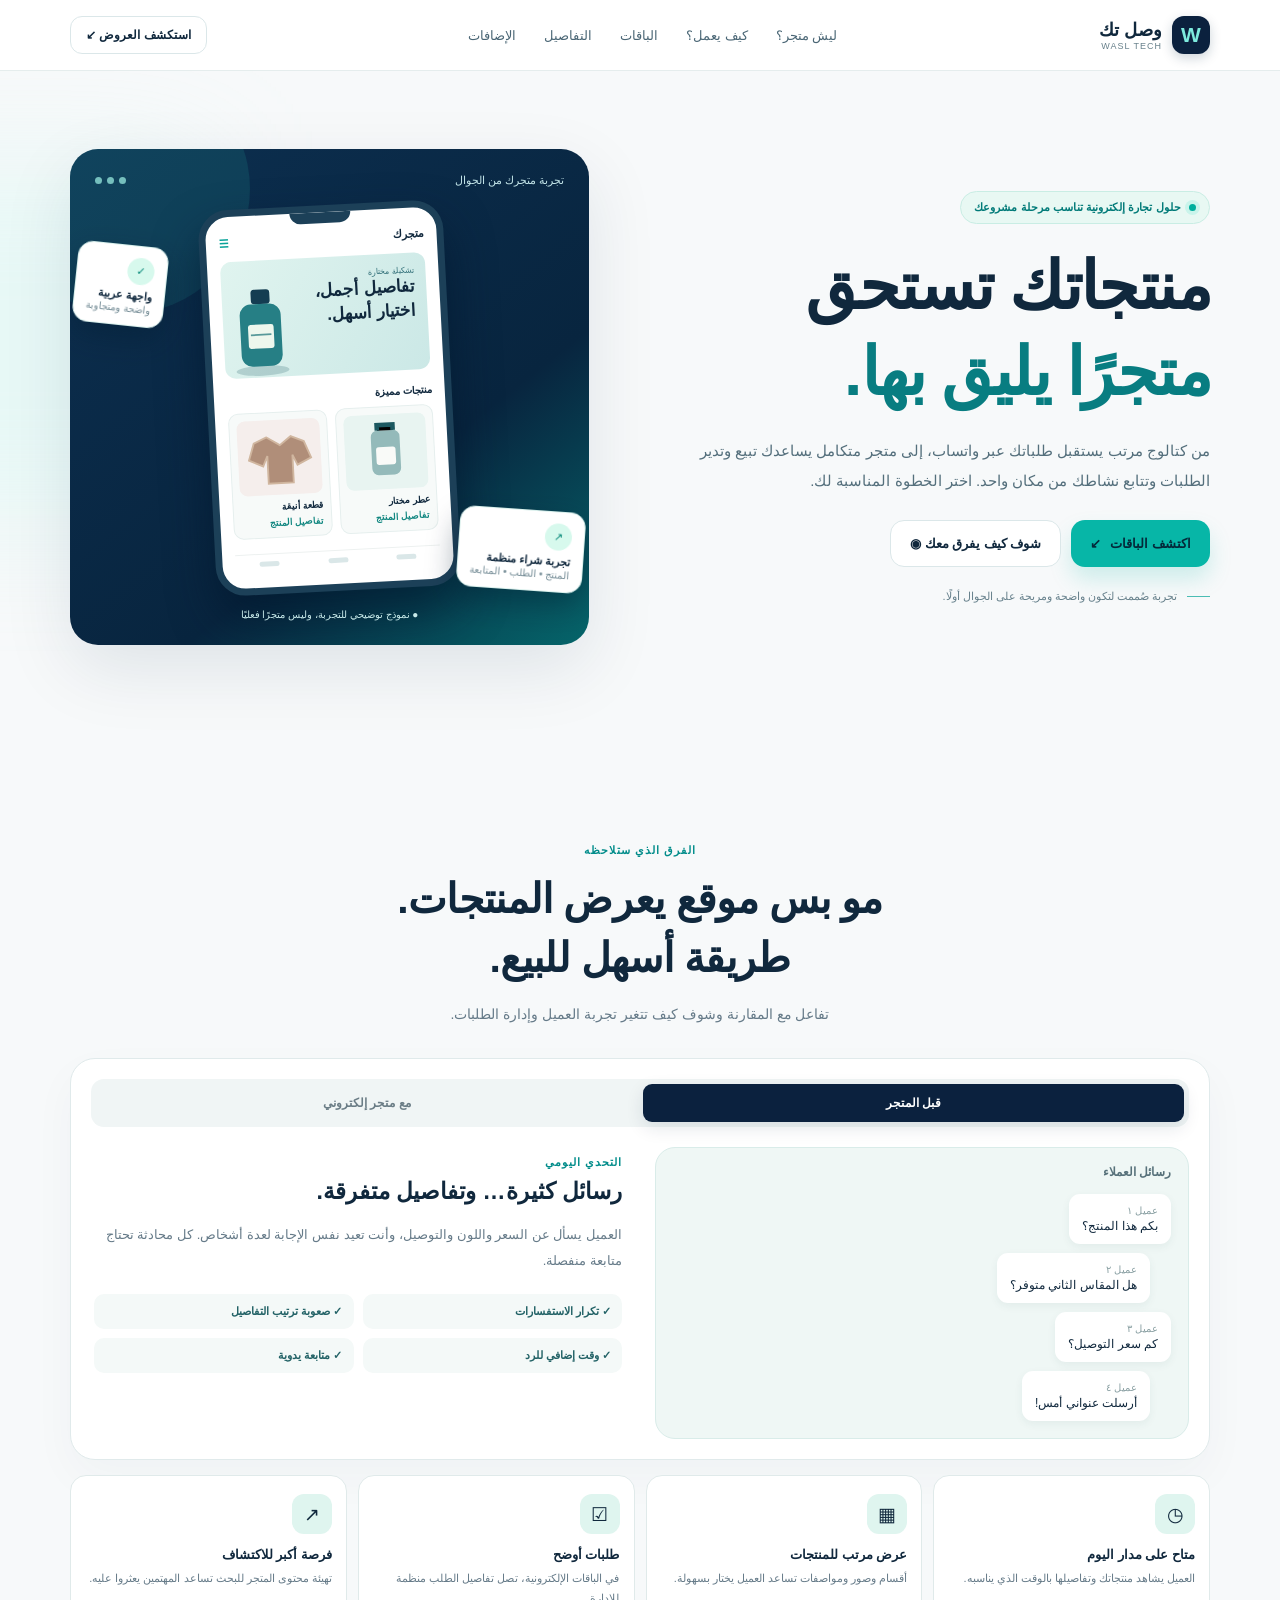
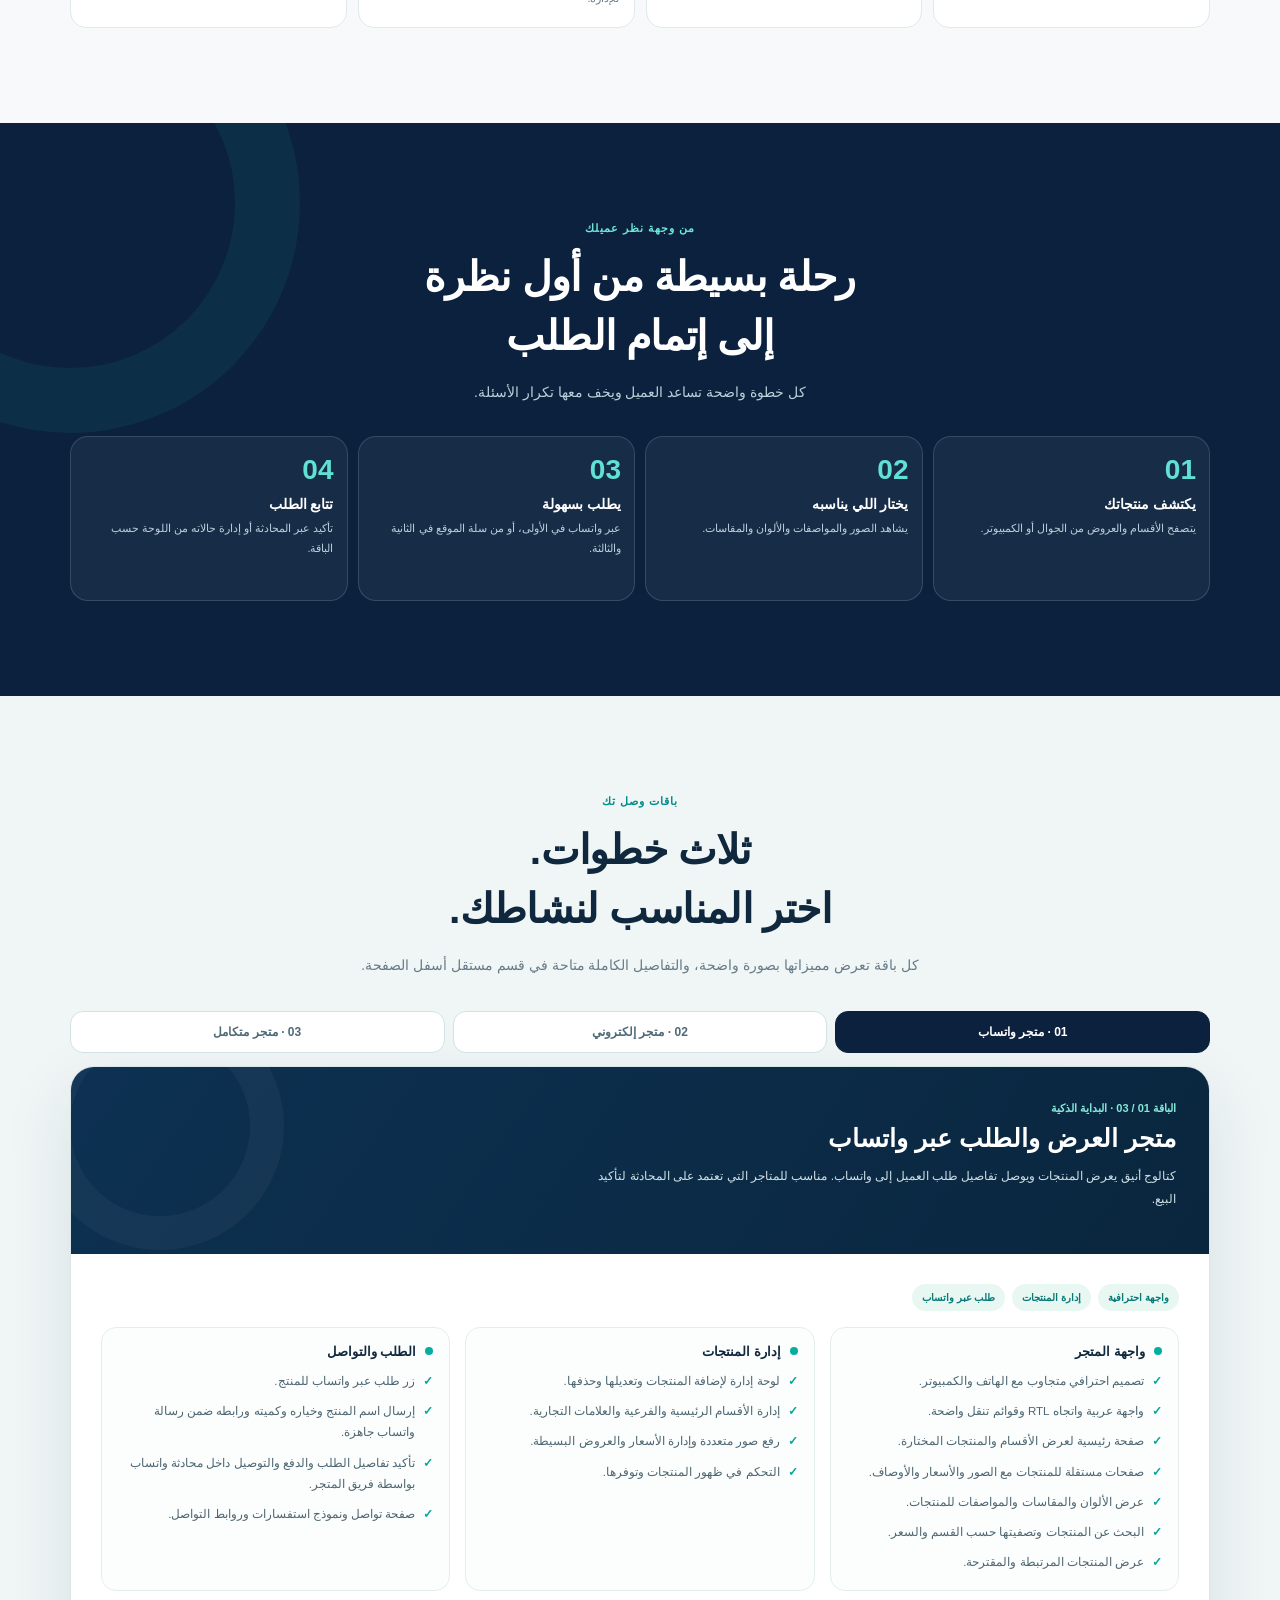
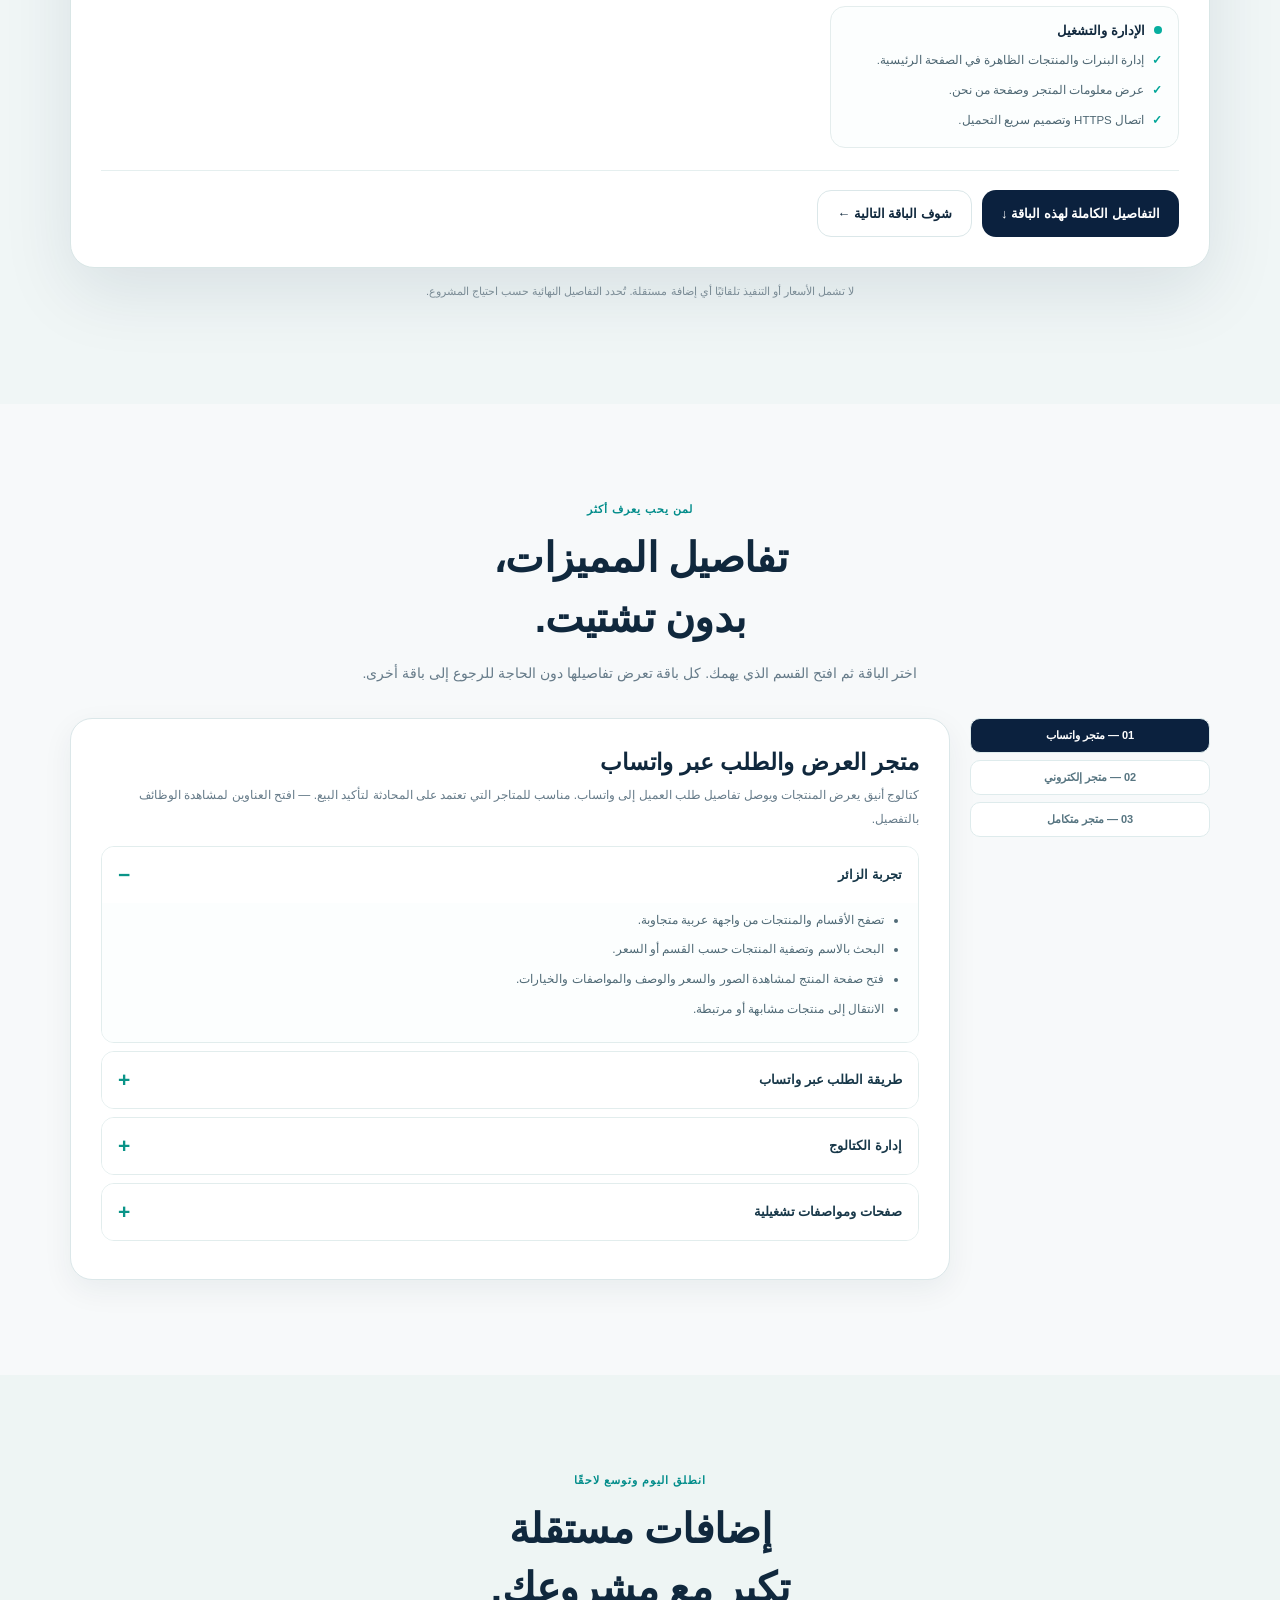
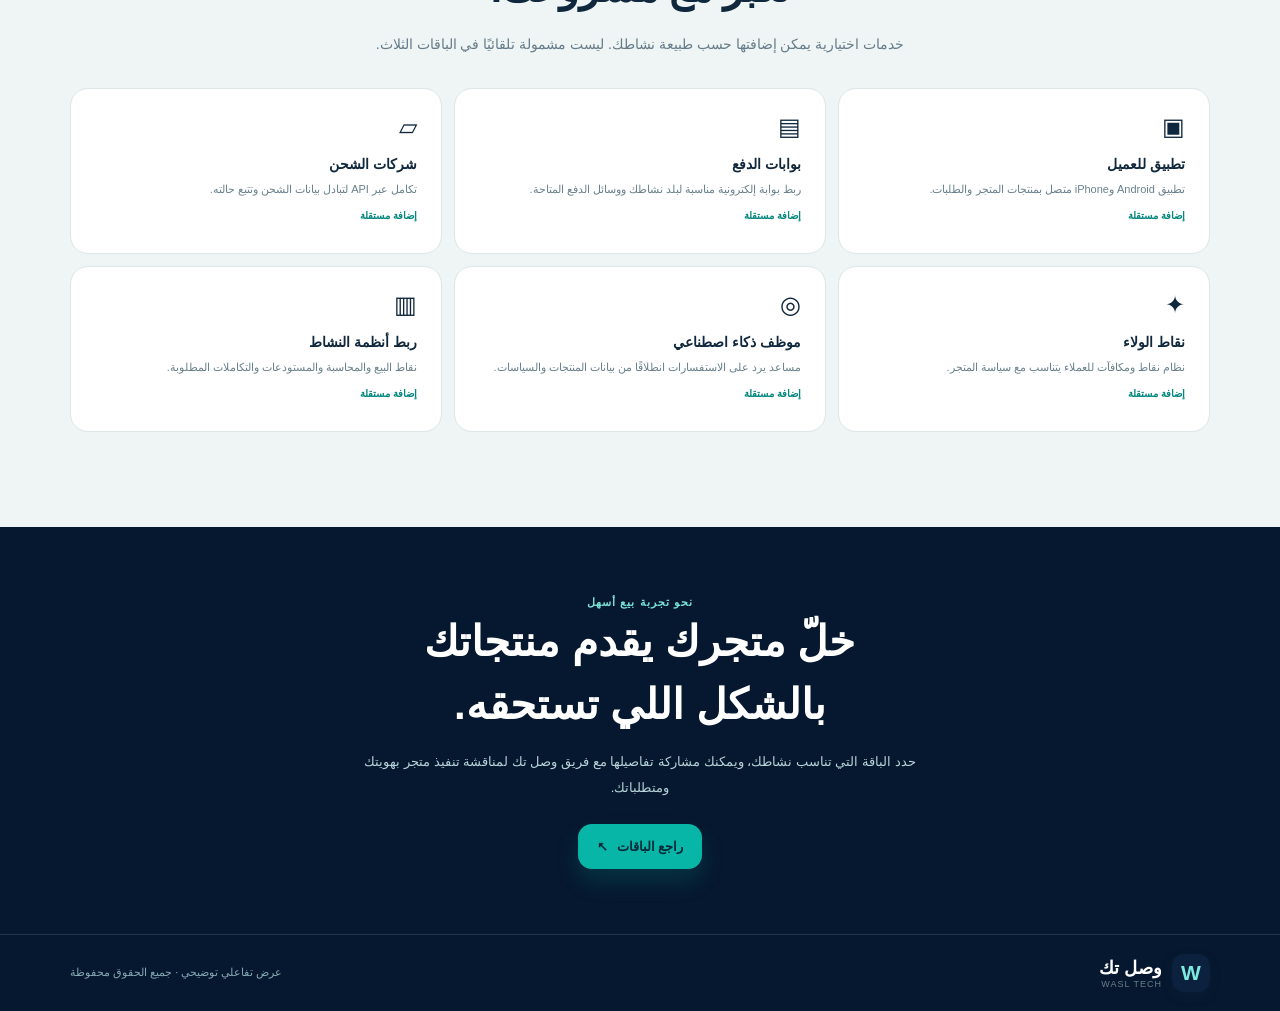
==== عروض-المتاجر/landing/index.html @ 84aaf847 "feat: add mobile-first interactive ecommerce offers landing preview" ====
<!DOCTYPE html>
<html lang="ar" dir="rtl"><head><meta charset="UTF-8"><meta name="viewport" content="width=device-width,initial-scale=1"><meta name="theme-color" content="#0b213e"><meta name="description" content="اكتشف باقات المتاجر الإلكترونية من وصل تك: متجر واتساب، متجر إلكتروني، ومتجر متكامل. تجربة تفاعلية توضح المميزات والفوائد."><title>عروض المتاجر الإلكترونية | وصل تك</title>
<style>
:root{--navy:#0b213e;--deep:#06182f;--aqua:#07b6a7;--teal:#087d81;--mint:#ddf7f1;--bg:#f7f9fa;--ink:#10283d;--muted:#667b89;--line:#dbe7e9;--white:#fff;--shadow:0 24px 70px rgba(8,43,65,.1)}*{box-sizing:border-box}html{scroll-behavior:smooth;scroll-padding-top:100px}body{margin:0;background:var(--bg);font-family:Tahoma,'Segoe UI',Arial,sans-serif;color:var(--ink);-webkit-font-smoothing:antialiased}button,a{font:inherit}button{cursor:pointer}a{text-decoration:none;color:inherit}svg{display:block}button:focus-visible,a:focus-visible{outline:3px solid #0ca9a0;outline-offset:4px}::selection{background:#b8eee6}.wrap{width:min(1140px,calc(100% - 36px));margin:auto}.nav{position:sticky;top:0;z-index:50;background:#ffffffea;backdrop-filter:blur(16px);border-bottom:1px solid #e5eded}.nav-inner{height:70px;display:flex;align-items:center;justify-content:space-between;gap:12px}.brand{display:flex;align-items:center;gap:10px;font-weight:900;font-size:18px;white-space:nowrap}.brand-mark{width:38px;height:38px;border-radius:12px;background:var(--navy);color:#7deadd;display:grid;place-items:center;font-family:Arial;font-size:21px;box-shadow:0 4px 12px #0a2b4433}.brand small{display:block;font-size:9px;font-weight:500;color:#67808b;letter-spacing:1px}.nav-links{display:none;gap:28px;color:#4a6675;font-size:13px}.nav-links a:hover{color:var(--teal)}.nav-cta{border:1px solid var(--line);border-radius:12px;padding:11px 15px;font-size:12px;font-weight:800;background:white}.nav-cta:hover{border-color:var(--aqua)}.btn{display:inline-flex;justify-content:center;align-items:center;gap:9px;border-radius:14px;border:0;padding:15px 19px;font-size:13px;font-weight:800;transition:transform .2s,box-shadow .2s}.btn:hover{transform:translateY(-2px)}.btn-primary{background:var(--aqua);color:#04293a;box-shadow:0 12px 22px #03b1a32c}.btn-dark{color:white;background:var(--navy)}.btn-outline{background:white;border:1px solid var(--line);color:var(--ink)}.btn-ghost{background:#eff8f6;color:#086c6d}.full{width:100%}
.hero{padding:42px 0 47px;overflow:hidden;position:relative}.hero:before{content:"";position:absolute;left:-150px;top:100px;width:350px;height:350px;background:#baf6ed44;filter:blur(60px);pointer-events:none}.eyebrow{display:inline-flex;align-items:center;gap:8px;color:#007a78;font-weight:900;font-size:11px;letter-spacing:.1px;background:#e8f8f3;border:1px solid #c9ede4;border-radius:100px;padding:9px 13px}.eyebrow .dot{width:7px;height:7px;background:#00ae9d;border-radius:50%;box-shadow:0 0 0 4px #caf4eb}.hero-grid{display:grid;gap:35px}.hero h1{font-weight:900;letter-spacing:-1.6px;line-height:1.35;font-size:clamp(35px,7vw,66px);margin:20px 0}.hero h1 span{color:var(--teal)}.hero-lead{color:#546f7c;font-size:15px;line-height:2.05;margin:0 0 23px;max-width:530px}.hero-actions{display:flex;gap:10px;flex-wrap:wrap}.hero-note{margin-top:23px;display:flex;gap:10px;align-items:center;color:#67818c;font-size:11px}.hero-note i{width:23px;height:1px;background:#4bbdb4}.visual{background:linear-gradient(142deg,#0c2f50,#08253f 65%,#05656a);padding:20px 17px 21px;border-radius:28px;position:relative;overflow:hidden;box-shadow:var(--shadow)}.visual:before{content:"";position:absolute;height:250px;width:250px;border-radius:50%;left:-70px;top:-85px;background:#32d6bc1d}.demo-top{display:flex;align-items:center;justify-content:space-between;color:#c3e5e9;font-size:11px;margin-bottom:18px;position:relative}.mini-dots{display:flex;gap:5px}.mini-dots i{width:7px;height:7px;border-radius:50%;background:#75bfbd}.phone{width:242px;max-width:82%;background:#fff;border:7px solid #1c4058;border-radius:30px;margin:0 auto;box-shadow:0 24px 45px #00152b99;overflow:hidden;position:relative;transform:rotate(-3deg)}.phone:before{content:"";position:absolute;top:0;left:37%;width:26%;height:11px;border-radius:0 0 12px 12px;background:#1c4058;z-index:2}.phone-inner{padding:20px 13px 14px}.mock-navbar{display:flex;justify-content:space-between;font-size:11px;font-weight:900;align-items:center}.mock-navbar span{color:#0aa39a}.mock-hero{margin-top:12px;background:linear-gradient(120deg,#e0f4ef,#cbe8e6);border-radius:11px;padding:13px 12px 7px;position:relative;overflow:hidden;height:117px}.mock-hero b{font-size:17px;line-height:1.4;display:block;width:68%;position:relative;z-index:1}.mock-hero small{font-size:8px;display:block;color:#34717a}.mock-hero .perfume{position:absolute;left:5px;bottom:0;width:66px;height:94px}.mock-caption{font-size:10px;font-weight:900;margin:15px 0 9px}.mock-products{display:grid;grid-template-columns:repeat(2,1fr);gap:8px}.mock-prod{background:#f7faf9;border:1px solid #e6efee;padding:7px;border-radius:10px}.mock-prod .prod-image{height:75px;border-radius:8px;background:#e8f4f1;display:grid;place-items:center}.mock-prod:nth-child(2) .prod-image{background:#f5eeec}.mock-prod b{display:block;font-size:9px;margin-top:7px}.mock-prod small{font-size:9px;color:#128781;font-weight:800}.mock-bottom{height:20px;margin-top:15px;border-top:1px solid #edf1f0;display:flex;justify-content:space-around;padding-top:7px}.mock-bottom i{width:20px;height:5px;border-radius:3px;background:#dae7e8}.floatcard{position:absolute;background:#fff;border:1px solid #d8efeb;border-radius:15px;padding:11px 12px;box-shadow:0 12px 30px #001c3066;z-index:3;font-size:11px}.floatcard strong{display:block}.floatcard small{font-size:10px;color:#738b95}.floatcard.one{right:5px;bottom:55px;transform:rotate(4deg)}.floatcard.two{left:5px;top:95px;transform:rotate(6deg)}.floatcard .round{width:27px;height:27px;background:#d7f9ed;color:#048777;border-radius:50%;display:inline-grid;place-items:center;margin-bottom:5px}.under-demo{display:flex;justify-content:center;color:#c8e9e9;font-size:10px;gap:7px;margin-top:18px;position:relative}
.section{padding:62px 0}.section-head{text-align:center;max-width:600px;margin:0 auto 30px}.section-kicker{font-size:11px;font-weight:900;color:#008c8a;letter-spacing:1px}.section-head h2,.section-title{font-size:clamp(27px,5vw,41px);line-height:1.45;letter-spacing:-.65px;margin:12px 0}.section-head p{color:var(--muted);font-size:14px;line-height:1.95;margin:0}.benefit-panel{background:#fff;border:1px solid #e0eaeb;border-radius:25px;padding:20px;box-shadow:0 17px 45px #0d385209}.switcher{display:flex;background:#f0f5f5;border-radius:13px;padding:5px;margin-bottom:20px;gap:5px}.switcher button{flex:1;border:0;background:transparent;color:#6b7d86;border-radius:9px;padding:12px 6px;font-size:12px;font-weight:800}.switcher button[aria-selected=true]{background:var(--navy);color:#fff;box-shadow:0 6px 18px #0b213e1c}.scenario{display:grid;gap:18px;align-items:stretch}.scenario-screen{background:#eff7f5;border:1px solid #d9ece9;border-radius:20px;padding:17px;min-height:245px}.scenario-title{font-size:12px;font-weight:900;color:#57717a;margin-bottom:15px}.scenario-messages{display:flex;flex-direction:column;gap:9px;max-width:300px}.bubble{background:#fff;border-radius:11px;padding:11px 13px;box-shadow:0 3px 9px #1e555310;font-size:12px;width:max-content;max-width:96%}.bubble:nth-child(even){margin-right:21px}.bubble span{display:block;font-size:10px;color:#8aa0a3;margin-bottom:3px}.sim-order{background:#fff;padding:16px;border-radius:15px;box-shadow:0 12px 28px #12584c14}.sim-order h3{margin:0 0 10px;font-size:16px}.sim-order .line{display:flex;justify-content:space-between;padding:10px 0;border-bottom:1px dashed #dfe8e9;font-size:11px}.sim-order .line span{color:#758d97}.sim-order .success{margin-top:12px;background:#e2f6ed;border-radius:9px;text-align:center;padding:11px;color:#057c72;font-size:12px;font-weight:900}.scenario-copy{padding:5px 3px}.scenario-copy h3{font-size:23px;line-height:1.5;margin:4px 0 12px}.scenario-copy p{color:var(--muted);line-height:2;font-size:13px}.scenario-points{display:grid;grid-template-columns:repeat(2,1fr);gap:9px;margin-top:20px}.scenario-points span{background:#f4f9f8;padding:11px;border-radius:10px;font-size:11px;font-weight:800;color:#226266}.benefit-cards{display:grid;grid-template-columns:repeat(2,minmax(0,1fr));gap:11px;margin-top:15px}.benefit-card{border-radius:16px;background:white;border:1px solid #e0eaea;padding:18px 14px;min-height:136px}.icircle{width:40px;height:40px;background:#dff5ef;display:grid;place-items:center;border-radius:12px;font-size:19px;margin-bottom:11px}.benefit-card b{font-size:13px}.benefit-card p{color:var(--muted);font-size:11px;line-height:1.8;margin:6px 0 0}
.steps{background:var(--navy);color:white;position:relative;overflow:hidden}.steps:before{content:"";height:330px;width:330px;border-radius:50%;border:65px solid #1b817e22;position:absolute;left:-160px;top:-150px}.steps .section-head p{color:#b7d2da}.step-grid{display:grid;grid-template-columns:repeat(2,1fr);gap:10px;position:relative}.step{border:1px solid #ffffff25;background:#ffffff0d;border-radius:18px;padding:17px 13px;min-height:165px}.step-num{color:#60e1d3;font-family:Arial,sans-serif;font-size:28px;font-weight:900}.step b{display:block;font-size:14px;margin:10px 0 7px}.step p{color:#bdceda;font-size:11px;line-height:1.8;margin:0}
.packages{background:#f0f6f6}.packtabs{display:flex;gap:8px;overflow:auto;scrollbar-width:none;padding:2px 0 13px}.packtabs::-webkit-scrollbar{display:none}.packtabs button{white-space:nowrap;flex:1;border:1px solid #d2e2e5;background:white;border-radius:13px;padding:13px 15px;min-width:110px;color:#4f6b77;font-size:12px;font-weight:900}.packtabs button[aria-selected=true]{background:var(--navy);color:white;border-color:var(--navy)}.pack-spot{background:#fff;border:1px solid #d9e6e6;border-radius:24px;overflow:hidden;box-shadow:var(--shadow)}.pack-top{padding:26px 22px;background:linear-gradient(125deg,#0d3152,#0a263e);color:white;position:relative;overflow:hidden}.pack-top:after{content:"";position:absolute;height:180px;width:180px;border:34px solid #ffffff09;border-radius:50%;left:-35px;top:-65px}.pack-index{display:inline-block;color:#85e9d8;font-size:11px;font-weight:900;position:relative}.pack-top h3{font-size:25px;margin:8px 0;position:relative}.pack-top p{font-size:12px;line-height:1.9;color:#d0e1e6;max-width:600px;position:relative}.pack-body{padding:23px 20px}.pack-chips{display:flex;flex-wrap:wrap;gap:7px;margin-bottom:16px}.pack-chips span{font-size:10px;font-weight:900;background:#e9f7f3;color:#087a78;padding:8px 10px;border-radius:100px}.features-grid{display:grid;gap:15px}.featuregroup{border:1px solid #e4eded;border-radius:15px;padding:16px;background:#fcfefe}.featuregroup h4{margin:0 0 12px;display:flex;gap:9px;align-items:center;font-size:13px}.featuregroup h4 span{width:8px;height:8px;background:#06ae9f;border-radius:50%}.featuregroup ul{list-style:none;margin:0;padding:0;display:grid;gap:9px}.featuregroup li{font-size:11.5px;color:#4d6672;line-height:1.85;position:relative;padding-right:18px}.featuregroup li:before{content:'✓';color:#00a597;font-weight:900;position:absolute;right:0}.pack-bottom{display:flex;flex-wrap:wrap;gap:10px;margin-top:22px;border-top:1px solid #e5efef;padding-top:19px}.subtle{color:#708792;font-size:11px;line-height:1.8}.packages-note{text-align:center;margin-top:17px;color:#7b8c96;font-size:11px}.show-all{font-size:12px;background:#fff;border:1px solid #d1e3e4;border-radius:12px;padding:12px 16px;cursor:pointer;font-weight:800;color:#28646a}
.details{padding:70px 0}.details-shell{display:grid;gap:20px}.details-nav{display:flex;gap:7px;overflow:auto;scrollbar-width:none}.details-nav button{border:1px solid #deebec;background:white;color:#577581;border-radius:10px;padding:10px 15px;white-space:nowrap;font-size:11px;font-weight:800}.details-nav button.active{background:var(--navy);color:white}.details-body{background:#fff;border:1px solid var(--line);padding:19px;border-radius:22px;box-shadow:0 10px 30px #092c4210}.details-h{margin:0 0 7px;font-size:23px}.details-sub{color:var(--muted);font-size:12px;line-height:2;margin:0 0 15px}.acc{border:1px solid #e2eded;border-radius:13px;margin:8px 0;overflow:hidden}.acc-trigger{display:flex;width:100%;align-items:center;justify-content:space-between;gap:15px;padding:16px;background:white;color:#183849;font-size:13px;font-weight:900;border:0;text-align:right}.acc-trigger:after{content:'+';font-size:21px;color:#0a9488}.acc.open .acc-trigger:after{content:'−'}.acc-content{display:none;padding:1px 17px 15px;background:#fcfefe}.acc.open .acc-content{display:block}.acc-content ul{padding:0 17px 0 0;margin:0;color:#506a76;line-height:2.15;font-size:12px}.acc-content li{margin:4px 0}
.addons{background:#eef5f4}.addons-grid{display:grid;grid-template-columns:repeat(2,1fr);gap:12px}.addon{border:1px solid #dbe8e8;border-radius:18px;padding:18px 14px;background:white;min-height:166px}.addon .symbol{font-size:24px;margin-bottom:15px}.addon h3{margin:0 0 7px;font-size:14px}.addon p{margin:0;font-size:11px;line-height:1.9;color:#69818d}.addon small{color:#05877f;font-size:10px;font-weight:800;display:block;margin-top:10px}
.final{padding:65px 0;background:var(--deep);color:#fff;text-align:center}.final h2{font-size:clamp(28px,5vw,42px);line-height:1.5;margin:0 0 13px}.final p{font-size:13px;color:#b7d4d9;line-height:2;max-width:600px;margin:0 auto 23px}.footer{background:var(--deep);color:#87aab5;border-top:1px solid #ffffff20;padding:19px 0;font-size:11px}.footer-inner{display:flex;align-items:center;justify-content:space-between;gap:15px;flex-wrap:wrap}.footer .brand{color:white}.toast{position:fixed;bottom:18px;right:18px;left:18px;background:#082c3b;color:#fff;border-radius:12px;padding:13px;text-align:center;z-index:100;font-size:12px;box-shadow:0 10px 25px #001e2850;display:none}.backtop{position:fixed;bottom:22px;left:19px;width:44px;height:44px;border-radius:50%;border:1px solid #cce3e0;background:#fff;box-shadow:0 8px 25px #0e42572c;z-index:25;display:none;font-size:20px}.backtop.visible{display:block}.reveal{opacity:1;transform:none}
@media(min-width:740px){.wrap{width:min(1140px,calc(100% - 64px))}.nav-links{display:flex}.hero{padding:78px 0 100px}.hero-grid{grid-template-columns:1.03fr .97fr;align-items:center;gap:70px}.visual{padding:25px}.phone{width:245px}.section{padding:95px 0}.scenario{grid-template-columns:1fr 1fr;gap:30px}.benefit-cards{grid-template-columns:repeat(4,1fr)}.step-grid{grid-template-columns:repeat(4,1fr)}.pack-body{padding:30px}.pack-top{padding:31px 33px}.features-grid{grid-template-columns:repeat(2,1fr)}.details-shell{grid-template-columns:240px 1fr}.details-nav{display:flex;flex-direction:column;align-self:start;position:sticky;top:95px}.details-body{padding:30px}.addons-grid{grid-template-columns:repeat(3,1fr)}.addon{padding:24px}.hero h1{line-height:1.3}}@media(min-width:1050px){.features-grid{grid-template-columns:repeat(3,1fr)}}@media(prefers-reduced-motion:no-preference){.reveal{transition:opacity .6s ease,transform .6s ease}.reveal.pending{opacity:0;transform:translateY(20px)}}
</style></head><body>
<header class="nav"><div class="wrap nav-inner"><a href="#top" class="brand" aria-label="وصل تك الرئيسية"><span class="brand-mark">W</span><span>وصل تك<small>WASL TECH</small></span></a><nav class="nav-links" aria-label="التنقل الرئيسي"><a href="#benefits">ليش متجر؟</a><a href="#journey">كيف يعمل؟</a><a href="#offers">الباقات</a><a href="#details">التفاصيل</a><a href="#addons">الإضافات</a></nav><a class="nav-cta" href="#offers">استكشف العروض ↙</a></div></header>
<main id="top"><section class="hero"><div class="wrap hero-grid"><div><div class="eyebrow"><span class="dot"></span>حلول تجارة إلكترونية تناسب مرحلة مشروعك</div><h1>منتجاتك تستحق <span>متجرًا يليق بها.</span></h1><p class="hero-lead">من كتالوج مرتب يستقبل طلباتك عبر واتساب، إلى متجر متكامل يساعدك تبيع وتدير الطلبات وتتابع نشاطك من مكان واحد. اختر الخطوة المناسبة لك.</p><div class="hero-actions"><a href="#offers" class="btn btn-primary">اكتشف الباقات <span>↙</span></a><a href="#benefits" class="btn btn-outline">شوف كيف يفرق معك ◉</a></div><div class="hero-note"><i></i>تجربة صُممت لتكون واضحة ومريحة على الجوال أولًا.</div></div><div class="visual" aria-label="معاينة توضيحية لمتجر إلكتروني على الهاتف"><div class="demo-top"><span>تجربة متجرك من الجوال</span><span class="mini-dots"><i></i><i></i><i></i></span></div><div class="floatcard two"><span class="round">✓</span><strong>واجهة عربية</strong><small>واضحة ومتجاوبة</small></div><div class="phone"><div class="phone-inner"><div class="mock-navbar">متجرك <span>☰</span></div><div class="mock-hero"><small>تشكيلة مختارة</small><b>تفاصيل أجمل،<br>اختيار أسهل.</b><svg class="perfume" viewBox="0 0 75 110"><ellipse cx="37" cy="102" rx="31" ry="6" fill="#346b7340"/><rect x="27" y="7" width="22" height="17" rx="4" fill="#143d52"/><rect x="13" y="24" width="48" height="73" rx="13" fill="#267f85"/><rect x="22" y="48" width="30" height="28" rx="3" fill="#edf7ed"/><path d="M25 60h24" stroke="#57999a" stroke-width="2"/></svg></div><p class="mock-caption">منتجات مميزة</p><div class="mock-products"><div class="mock-prod"><div class="prod-image"><svg viewBox="0 0 75 70" width="70" height="65"><rect x="22" y="12" width="31" height="48" rx="7" fill="#94baba"/><path d="M29 12v-6h17v6" stroke="#1b5860" stroke-width="5"/><rect x="27" y="30" width="21" height="19" rx="3" fill="#f9faf8"/></svg></div><b>عطر مختار</b><small>تفاصيل المنتج</small></div><div class="mock-prod"><div class="prod-image"><svg viewBox="0 0 75 70" width="70" height="65"><path d="M25 13 11 19 5 37l15 7 5-11v30h27V33l5 11 15-7-7-18-14-6-12 9Z" fill="#b08e79" stroke="#d0b69f" stroke-width="2"/></svg></div><b>قطعة أنيقة</b><small>تفاصيل المنتج</small></div></div><div class="mock-bottom"><i></i><i></i><i></i></div></div></div><div class="floatcard one"><span class="round">↗</span><strong>تجربة شراء منظمة</strong><small>المنتج • الطلب • المتابعة</small></div><div class="under-demo">● نموذج توضيحي للتجربة، وليس متجرًا فعليًا</div></div></div></section>
<section class="section" id="benefits"><div class="wrap"><div class="section-head"><span class="section-kicker">الفرق الذي ستلاحظه</span><h2>مو بس موقع يعرض المنتجات.<br>طريقة أسهل للبيع.</h2><p>تفاعل مع المقارنة وشوف كيف تتغير تجربة العميل وإدارة الطلبات.</p></div><div class="benefit-panel reveal"><div class="switcher" role="tablist" aria-label="مقارنة تجربة البيع"><button id="tab-chaos" role="tab" aria-selected="true" onclick="setScenario(0)">قبل المتجر</button><button id="tab-order" role="tab" aria-selected="false" onclick="setScenario(1)">مع متجر إلكتروني</button></div><div class="scenario"><div class="scenario-screen" id="scene-art" aria-live="polite"></div><div class="scenario-copy" id="scene-copy"></div></div></div><div class="benefit-cards"><div class="benefit-card reveal"><div class="icircle">◷</div><b>متاح على مدار اليوم</b><p>العميل يشاهد منتجاتك وتفاصيلها بالوقت الذي يناسبه.</p></div><div class="benefit-card reveal"><div class="icircle">▦</div><b>عرض مرتب للمنتجات</b><p>أقسام وصور ومواصفات تساعد العميل يختار بسهولة.</p></div><div class="benefit-card reveal"><div class="icircle">☑</div><b>طلبات أوضح</b><p>في الباقات الإلكترونية، تصل تفاصيل الطلب منظمة للإدارة.</p></div><div class="benefit-card reveal"><div class="icircle">↗</div><b>فرصة أكبر للاكتشاف</b><p>تهيئة محتوى المتجر للبحث تساعد المهتمين يعثروا عليه.</p></div></div></div></section>
<section class="section steps" id="journey"><div class="wrap"><div class="section-head"><span class="section-kicker" style="color:#70e6d7">من وجهة نظر عميلك</span><h2>رحلة بسيطة من أول نظرة<br>إلى إتمام الطلب</h2><p>كل خطوة واضحة تساعد العميل ويخف معها تكرار الأسئلة.</p></div><div class="step-grid"><div class="step reveal"><span class="step-num">01</span><b>يكتشف منتجاتك</b><p>يتصفح الأقسام والعروض من الجوال أو الكمبيوتر.</p></div><div class="step reveal"><span class="step-num">02</span><b>يختار اللي يناسبه</b><p>يشاهد الصور والمواصفات والألوان والمقاسات.</p></div><div class="step reveal"><span class="step-num">03</span><b>يطلب بسهولة</b><p>عبر واتساب في الأولى، أو من سلة الموقع في الثانية والثالثة.</p></div><div class="step reveal"><span class="step-num">04</span><b>تتابع الطلب</b><p>تأكيد عبر المحادثة أو إدارة حالاته من اللوحة حسب الباقة.</p></div></div></div></section>
<section class="section packages" id="offers"><div class="wrap"><div class="section-head"><span class="section-kicker">باقات وصل تك</span><h2>ثلاث خطوات.<br>اختر المناسب لنشاطك.</h2><p>كل باقة تعرض مميزاتها بصورة واضحة، والتفاصيل الكاملة متاحة في قسم مستقل أسفل الصفحة.</p></div><div class="packtabs" role="tablist" aria-label="اختر باقة المتجر"><button role="tab" aria-selected="true" data-pack="0">01 · متجر واتساب</button><button role="tab" aria-selected="false" data-pack="1">02 · متجر إلكتروني</button><button role="tab" aria-selected="false" data-pack="2">03 · متجر متكامل</button></div><div class="pack-spot" id="package-display" aria-live="polite"></div><p class="packages-note">لا تشمل الأسعار أو التنفيذ تلقائيًا أي إضافة مستقلة. تُحدد التفاصيل النهائية حسب احتياج المشروع.</p></div></section>
<section class="section details" id="details"><div class="wrap"><div class="section-head"><span class="section-kicker">لمن يحب يعرف أكثر</span><h2>تفاصيل المميزات،<br>بدون تشتيت.</h2><p>اختر الباقة ثم افتح القسم الذي يهمك. كل باقة تعرض تفاصيلها دون الحاجة للرجوع إلى باقة أخرى.</p></div><div class="details-shell"><div class="details-nav" role="tablist" aria-label="تفاصيل الباقات"><button data-detail="0" class="active" role="tab" aria-selected="true">01 — متجر واتساب</button><button data-detail="1" role="tab" aria-selected="false">02 — متجر إلكتروني</button><button data-detail="2" role="tab" aria-selected="false">03 — متجر متكامل</button></div><div class="details-body"><h3 class="details-h" id="detail-heading"></h3><p class="details-sub" id="detail-intro"></p><div id="detail-accordions"></div></div></div></div></section>
<section class="section addons" id="addons"><div class="wrap"><div class="section-head"><span class="section-kicker">انطلق اليوم وتوسع لاحقًا</span><h2>إضافات مستقلة<br>تكبر مع مشروعك.</h2><p>خدمات اختيارية يمكن إضافتها حسب طبيعة نشاطك. ليست مشمولة تلقائيًا في الباقات الثلاث.</p></div><div class="addons-grid"><div class="addon reveal"><div class="symbol">▣</div><h3>تطبيق للعميل</h3><p>تطبيق Android وiPhone متصل بمنتجات المتجر والطلبات.</p><small>إضافة مستقلة</small></div><div class="addon reveal"><div class="symbol">▤</div><h3>بوابات الدفع</h3><p>ربط بوابة إلكترونية مناسبة لبلد نشاطك ووسائل الدفع المتاحة.</p><small>إضافة مستقلة</small></div><div class="addon reveal"><div class="symbol">▱</div><h3>شركات الشحن</h3><p>تكامل عبر API لتبادل بيانات الشحن وتتبع حالته.</p><small>إضافة مستقلة</small></div><div class="addon reveal"><div class="symbol">✦</div><h3>نقاط الولاء</h3><p>نظام نقاط ومكافآت للعملاء يتناسب مع سياسة المتجر.</p><small>إضافة مستقلة</small></div><div class="addon reveal"><div class="symbol">◎</div><h3>موظف ذكاء اصطناعي</h3><p>مساعد يرد على الاستفسارات انطلاقًا من بيانات المنتجات والسياسات.</p><small>إضافة مستقلة</small></div><div class="addon reveal"><div class="symbol">▥</div><h3>ربط أنظمة النشاط</h3><p>نقاط البيع والمحاسبة والمستودعات والتكاملات المطلوبة.</p><small>إضافة مستقلة</small></div></div></div></section>
<section class="final" id="contact"><div class="wrap"><span class="section-kicker" style="color:#79e2d6">نحو تجربة بيع أسهل</span><h2>خلّ متجرك يقدم منتجاتك<br>بالشكل اللي تستحقه.</h2><p>حدد الباقة التي تناسب نشاطك، ويمكنك مشاركة تفاصيلها مع فريق وصل تك لمناقشة تنفيذ متجر بهويتك ومتطلباتك.</p><a class="btn btn-primary" href="#offers">راجع الباقات <span>↖</span></a></div></section></main>
<footer class="footer"><div class="wrap footer-inner"><div class="brand"><span class="brand-mark">W</span><span>وصل تك<small>WASL TECH</small></span></div><span>عرض تفاعلي توضيحي · جميع الحقوق محفوظة</span></div></footer><button class="backtop" id="backtop" aria-label="العودة للأعلى" onclick="window.scrollTo({top:0,behavior:'smooth'})">↑</button><div class="toast" id="toast" role="status"></div>
<script>
const packs=[
{name:'متجر العرض والطلب عبر واتساب',short:'متجر واتساب',tag:'البداية الذكية',desc:'كتالوج أنيق يعرض المنتجات ويوصل تفاصيل طلب العميل إلى واتساب. مناسب للمتاجر التي تعتمد على المحادثة لتأكيد البيع.',chips:['واجهة احترافية','إدارة المنتجات','طلب عبر واتساب'],groups:[
['واجهة المتجر',['تصميم احترافي متجاوب مع الهاتف والكمبيوتر.','واجهة عربية واتجاه RTL وقوائم تنقل واضحة.','صفحة رئيسية لعرض الأقسام والمنتجات المختارة.','صفحات مستقلة للمنتجات مع الصور والأسعار والأوصاف.','عرض الألوان والمقاسات والمواصفات للمنتجات.','البحث عن المنتجات وتصفيتها حسب القسم والسعر.','عرض المنتجات المرتبطة والمقترحة.']],
['إدارة المنتجات',['لوحة إدارة لإضافة المنتجات وتعديلها وحذفها.','إدارة الأقسام الرئيسية والفرعية والعلامات التجارية.','رفع صور متعددة وإدارة الأسعار والعروض البسيطة.','التحكم في ظهور المنتجات وتوفرها.']],
['الطلب والتواصل',['زر طلب عبر واتساب للمنتج.','إرسال اسم المنتج وخياره وكميته ورابطه ضمن رسالة واتساب جاهزة.','تأكيد تفاصيل الطلب والدفع والتوصيل داخل محادثة واتساب بواسطة فريق المتجر.','صفحة تواصل ونموذج استفسارات وروابط التواصل.']],
['الإدارة والتشغيل',['إدارة البنرات والمنتجات الظاهرة في الصفحة الرئيسية.','عرض معلومات المتجر وصفحة من نحن.','اتصال HTTPS وتصميم سريع التحميل.']]],details:[
['تجربة الزائر',['تصفح الأقسام والمنتجات من واجهة عربية متجاوبة.','البحث بالاسم وتصفية المنتجات حسب القسم أو السعر.','فتح صفحة المنتج لمشاهدة الصور والسعر والوصف والمواصفات والخيارات.','الانتقال إلى منتجات مشابهة أو مرتبطة.']],
['طريقة الطلب عبر واتساب',['يختار العميل المنتج والخيار والكمية من صفحة المنتج.','يضغط زر «اطلب عبر واتساب» لفتح محادثة مع رقم المتجر.','تحتوي الرسالة الجاهزة على اسم المنتج واللون أو المقاس والكمية ورابط المنتج.','يراجع موظف المتجر الطلب ويؤكد التوفر والسعر والتوصيل والدفع في واتساب.','لا تُنشأ طلبات قابلة للتتبع في لوحة المتجر، ولا تُحصَّل المدفوعات داخل الموقع.']],
['إدارة الكتالوج',['إضافة المنتجات وتعديل الصور والأسعار والأوصاف.','تنظيم المنتجات في أقسام وعلامات تجارية.','إظهار أو إخفاء المنتج وتحديد توفره.','تغيير البنرات والمنتجات المميزة في الصفحة الرئيسية.']],
['صفحات ومواصفات تشغيلية',['صفحة من نحن وصفحة تواصل مع روابط وسائل الاتصال.','نموذج للاستفسارات العامة.','عرض العروض البسيطة على المنتجات.','واجهة مهيأة للهاتف مع اتصال HTTPS وتحسين أحجام الصور.']]]},
{name:'المتجر الإلكتروني الأساسي',short:'متجر إلكتروني',tag:'إدارة البيع بوضوح',desc:'متجر يستقبل الطلبات داخله، ويوفر سلة شراء ولوحة إدارة للمنتجات والمخزون والعملاء والفواتير.',chips:['سلة وطلبات','إدارة المخزون','فواتير وتقارير'],groups:[
['واجهة المتجر وتجربة التسوق',['تصميم احترافي ومتجاوب مع جميع الأجهزة.','دعم اللغة العربية واتجاه RTL وواجهة سهلة الاستخدام.','عرض المنتجات ضمن أقسام وتصنيفات منظمة.','بحث سريع وفلاتر وخيارات لترتيب المنتجات.','صفحات منتجات بالصور والمواصفات وخيارات الألوان والمقاسات.','المفضلة ومقارنة المنتجات وتقييمات العملاء.','عرض المنتجات المرتبطة والعروض والتخفيضات.','مشاركة المنتجات والتواصل عبر واتساب ووسائل التواصل.','دعم تعدد العملات وفق إعدادات المتجر.']],
['إدارة المنتجات والأقسام',['إضافة المنتجات وتعديلها وإدارتها من لوحة التحكم.','إدارة الأقسام الرئيسية والفرعية والعلامات التجارية.','إدارة الصور والأوصاف والمواصفات والخيارات.','تحديد الأسعار والتخفيضات لكل منتج.','إدارة المنتجات متعددة الألوان والمقاسات.','التحكم في توفر المنتجات وظهورها.','استيراد وتصدير بيانات المنتجات.']],
['إدارة المخزون',['متابعة كميات المنتجات والمخزون.','تحديث الكميات تلقائيًا حسب الطلبات.','تنبيهات انخفاض المخزون والمنتجات النافدة.','تحديد الكميات المتاحة لكل منتج وخيار.']],
['سلة التسوق وإتمام الطلب',['سلة تسوق متكاملة مع تعديل الكميات والمنتجات.','احتساب الأسعار والخصومات ورسوم التوصيل.','إتمام الطلب بخطوات واضحة ومبسطة.','إمكانية الشراء دون إنشاء حساب.','اختيار عنوان التوصيل وطريقة الدفع والشحن.','تأكيد الطلب وإصدار رقم مرجعي للمتابعة.']],
['إدارة الطلبات والمبيعات',['استقبال الطلبات وإدارتها من لوحة مركزية.','متابعة الطلبات وتحديث حالاتها.','عرض تفاصيل العملاء والمنتجات المطلوبة.','إدارة الإلغاء والاسترجاع والاسترداد.','إصدار الفواتير وطباعتها.','البحث والتصفية وتصدير بيانات الطلبات.','متابعة إجمالي الطلبات والمبيعات.']],
['المدفوعات والفواتير',['دعم الدفع عند الاستلام والتحويل البنكي.','إدارة حالات الدفع والمعاملات.','إصدار الفواتير وتحميلها أو طباعتها.','إعداد الضرائب ورسوم الخدمات.','تقارير المدفوعات والتحصيل.']],
['الشحن والتوصيل',['إعداد مناطق ومدن التوصيل.','توفير خيارات الشحن والاستلام.','متابعة حالة تجهيز وشحن الطلب.','إدارة معلومات التوصيل الخاصة بالعملاء.']],
['إدارة العملاء والحسابات',['إنشاء حسابات العملاء وتسجيل الدخول.','إدارة البيانات الشخصية وعناوين التوصيل.','متابعة الطلبات وسجل المشتريات.','حفظ المنتجات المفضلة.','إدارة حسابات العملاء من لوحة التحكم.','متابعة مشتريات العملاء وتفاعلهم.']],
['التسويق الأساسي',['إنشاء الكوبونات والتخفيضات.','تحديد شروط الخصومات وفترات صلاحيتها.','إدارة البنرات الإعلانية.','عرض المنتجات المميزة والأكثر مبيعًا.']],
['صفحات المتجر',['عرض الصفحة الرئيسية والبنرات والأقسام.','صفحة من نحن وصفحة تواصل معنا.','صفحات سياسة الشحن والاستبدال والخصوصية والشروط.','نموذج الاستفسارات وروابط التواصل.']],
['لوحة الإدارة والموظفين',['لوحة تحكم مركزية لإدارة المتجر.','إدارة المنتجات والطلبات والعملاء والمخزون.','إدارة الأسعار والمدفوعات والشحن.','إضافة الموظفين وتحديد صلاحياتهم.','إدارة إعدادات العملات والضرائب والإشعارات.']],
['التقارير الأساسية',['تقارير المبيعات والإيرادات.','إحصائيات الطلبات وحالاتها.','تقارير المنتجات الأكثر مبيعًا.','إحصائيات العملاء والمشتريات.','تقارير المخزون والمدفوعات والمرتجعات.']],
['الإشعارات والتواصل',['رسائل تأكيد الطلبات.','إشعارات تحديث حالات الطلب والدفع والشحن.','تنبيهات الإدارة عند استقبال الطلبات.','إشعارات عبر البريد الإلكتروني.','نموذج للتواصل والاستفسارات ورابط واتساب.']],
['الحماية والأمان والأداء',['اتصال آمن باستخدام HTTPS وشهادة SSL.','حماية حسابات العملاء والإدارة.','إدارة صلاحيات الوصول.','حماية بيانات العملاء والمعاملات.','إعداد النسخ الاحتياطي والاستعادة.','تحسين سرعة التصفح وتحميل الصور.','تحسين الأداء والتوافق مع الأجهزة والمتصفحات.']]],details:[]},
{name:'المتجر المتكامل والنمو',short:'متجر متكامل',tag:'للتشغيل والتسويق والنمو',desc:'متجر إلكتروني متكامل مع إدارة المحتوى والتسويق وتحسين الظهور في البحث والتحليلات والتواصل المباشر مع العملاء.',chips:['إدارة محتوى','SEO وتحليلات','محادثة مباشرة'],groups:[],details:[]}
];
const fullGeneral=[
['واجهة المتجر وتجربة التسوق',['تصميم احترافي ومتجاوب مع جميع الأجهزة.','دعم اللغة العربية واتجاه RTL وواجهة سهلة الاستخدام.','عرض المنتجات ضمن أقسام وتصنيفات منظمة.','بحث سريع وفلاتر وخيارات لترتيب المنتجات.','صفحات منتجات بالصور والمواصفات وخيارات الألوان والمقاسات.','المفضلة ومقارنة المنتجات وتقييمات العملاء.','عرض المنتجات المقترحة والعروض والتخفيضات.','مشاركة المنتجات والتواصل عبر واتساب ووسائل التواصل.','دعم تعدد العملات وفق إعدادات المتجر.']],
['إدارة المنتجات والأقسام',packs[1].groups[1][1]],['إدارة المخزون',packs[1].groups[2][1]],['سلة التسوق وإتمام الطلب',packs[1].groups[3][1]],['إدارة الطلبات والمبيعات',packs[1].groups[4][1]],['المدفوعات والفواتير',packs[1].groups[5][1]],['الشحن والتوصيل',packs[1].groups[6][1]],['إدارة العملاء والحسابات',packs[1].groups[7][1]],
['التسويق والعروض والخصومات',['إنشاء الكوبونات والتخفيضات.','إدارة العروض الموسمية والحملات.','تحديد شروط الخصومات وفترات صلاحيتها.','إدارة البنرات الإعلانية.','عرض المنتجات المميزة والأكثر مبيعًا.','تقديم عروض الشحن المجاني.']],
['إدارة المحتوى وصفحات المتجر',['إدارة الصفحة الرئيسية وأقسامها.','تغيير البنرات والصور الإعلانية.','إنشاء وإدارة الصفحات التعريفية.','إدارة صفحات السياسات والأسئلة الشائعة.','إدارة المدونة والمقالات.','التحكم في القوائم والروابط.']],
['لوحة الإدارة والموظفين',['لوحة تحكم مركزية لإدارة المتجر.','إدارة المنتجات والطلبات والعملاء والمخزون.','إدارة الأسعار والعروض والمدفوعات والشحن.','إدارة محتوى المتجر وإعداداته.','إضافة الموظفين وتحديد صلاحياتهم.','إدارة إعدادات العملات والضرائب والإشعارات.']],
['التقارير والإحصائيات',['تقارير المبيعات والإيرادات.','إحصائيات الطلبات وحالاتها.','تقارير المنتجات والأقسام الأكثر مبيعًا.','إحصائيات العملاء والمشتريات.','تقارير المخزون والمدفوعات والمرتجعات.']],
['تحسين محركات البحث والظهور الرقمي',['تهيئة صفحات المتجر والمنتجات لمحركات البحث.','إدارة العناوين والأوصاف والروابط.','تحسين الصور وسرعة تحميل الصفحات.','دعم إعدادات الفهرسة والبيانات المنظمة.','تحسين مشاركة الروابط على وسائل التواصل.','الربط بأدوات Google للبحث والتحليل.','تنظيم المحتوى لتحسين ظهوره في نتائج البحث.']],
['الإشعارات والتواصل مع العملاء',['رسائل تأكيد الطلبات.','إشعارات تحديث حالات الطلب والدفع والشحن.','تنبيهات الإدارة عند استقبال الطلبات.','إشعارات عبر البريد الإلكتروني.','نموذج للتواصل والاستفسارات.','وسائل التواصل وخدمة العملاء.']],
['الحماية والأمان والأداء',['اتصال آمن باستخدام HTTPS وشهادة SSL.','حماية حسابات العملاء والإدارة.','إدارة صلاحيات الوصول.','حماية بيانات العملاء والمعاملات.','إعداد النسخ الاحتياطي والاستعادة.','تحسين سرعة التصفح وتحميل الصور.','تحسين الأداء والتوافق مع الأجهزة والمتصفحات.']]
];packs[2].groups=fullGeneral;
const sharedDetailed=[
['التصميم والبحث وصفحات المنتجات',['تصميم احترافي متجاوب وواجهة عربية RTL.','قوائم تنقل وأقسام وتصنيفات وعلامات تجارية.','بحث سريع وفلاتر حسب السعر والقسم والمواصفات وترتيب المنتجات.','صفحة لكل منتج مع صور وفيديو ووصف وسعر ومواصفات.','اختيار الألوان والمقاسات والأحجام وعرض حالة التوفر.','المفضلة ومقارنة المنتجات والتقييمات والمنتجات المرتبطة.','المشاركة عبر واتساب ووسائل التواصل وعرض العروض.']],
['إدارة المنتجات والمخزون',['إضافة وتعديل وحذف المنتجات وإدارة الأقسام والعلامات التجارية.','إدارة صور المنتج وفيديوهاته ووصفه ومواصفاته وأسعاره.','تحديد سعر ومخزون مستقل لكل لون أو مقاس.','استيراد وتصدير بيانات المنتجات عبر Excel أو CSV.','التحكم في توفر المنتجات وإظهارها أو إخفائها.','متابعة المخزون وتحديثه تلقائيًا مع دورة الطلب.','منع شراء النافد وتنبيهات انخفاض الكميات.']],
['سلة التسوق وإتمام الطلب',['إضافة المنتجات للسلة وتعديل الكميات وحذفها.','حساب الإجمالي والخصومات والكوبونات والضرائب والتوصيل.','الاحتفاظ بالسلة لاستكمال الشراء لاحقًا.','إتمام الطلب كزائر أو بحساب مع بيانات التواصل والعنوان.','اختيار طريقة الدفع والشحن ومراجعة الطلب قبل تأكيده.','إصدار رقم مرجعي للطلب وإظهار رسالة تأكيد.']],
['إدارة الطلبات والمبيعات',['استقبال الطلبات الجديدة من المتجر في لوحة الإدارة.','عرض بيانات العميل والعنوان والمنتجات والكميات والأسعار.','تحديث الحالة: جديد، مؤكد، تجهيز، شحن، مكتمل، ملغي.','تعديل الطلب وفق الصلاحيات ومتابعة حالة الدفع.','إدارة الإلغاء والاسترجاع والاسترداد.','البحث والتصفية وتصدير الطلبات وطباعة الفواتير.']],
['المدفوعات والفواتير',['الدفع عند الاستلام أو التحويل البنكي وإرفاق إثبات التحويل.','إدارة حالة الدفع والمدفوعات اليدوية وغير المدفوعة.','إصدار الفواتير وطباعتها وتحميلها PDF.','إعداد الضرائب والخدمات وعرض تفاصيل الرسوم والخصومات.','متابعة تقارير المدفوعات والتحصيل.']],
['الشحن والعملاء',['تحديد مناطق ومدن التوصيل وطرق الشحن والاستلام.','الشحن المجاني بشروط، وتسجيل حالة الشحنة ورقم تتبعها.','إرسال تحديثات حالة الشحن إلى العميل.','حساب عميل مع الملف الشخصي وعناوين التوصيل وسجل الطلبات.','إدارة حسابات العملاء ومتابعة مشترياتهم وتعطيل الحسابات.']],
['الإدارة والتقارير الأساسية',['لوحة مركزية لملخص الطلبات والمبيعات والعملاء.','إدارة المنتجات والمخزون والطلبات والمدفوعات والشحن.','حسابات الموظفين والصلاحيات والأدوار.','تقارير المبيعات والإيرادات والطلبات والمنتجات والعملاء.','تقارير المدفوعات والمرتجعات والمخزون والخصومات.','إعدادات البريد والعملات والضرائب والإشعارات.']],
['الإشعارات والحماية',['إرسال تأكيد الطلب وإشعارات حالته والدفع والشحن.','تنبيه الإدارة عند وصول الطلبات وإرسال رسائل البريد الإلكتروني.','صفحة تواصل ونموذج للاستفسارات ورابط واتساب.','HTTPS وتشفير كلمات المرور وحماية الجلسات والصلاحيات.','نسخ احتياطي واستعادة البيانات وتحسين الأداء والصور.']]
];
packs[1].details=sharedDetailed.concat([['الكوبونات وصفحات المتجر',['إنشاء كوبونات خصم وتحديد النسبة أو المبلغ وفترة الاستخدام.','إدارة البنرات وعرض المنتجات الجديدة والمميزة.','صفحة رئيسية وصفحات من نحن والتواصل والسياسات والشروط.']]]);
packs[2].details=sharedDetailed.concat([
['التسويق والعروض المتقدمة',['عروض موسمية وشحن مجاني وكوبونات بحدود الاستخدام والفترات.','عروض شراء منتج والحصول على منتج آخر وعدادات انتهاء العروض.','عرض المنتجات المقترحة والمكملة والأكثر مبيعًا.','حملات تسويقية عبر البريد الإلكتروني.']],
['إدارة المحتوى والصفحات',['تعديل أقسام الصفحة الرئيسية والبنرات والمحتوى المميز.','إنشاء صفحات من نحن والتواصل والأسئلة الشائعة والسياسات.','إدارة مدونة المقالات وتصنيفاتها وصورها.','إدارة القوائم والروابط الداخلية.']],
['تحسين محركات البحث',['عناوين SEO وأوصاف Meta للمنتجات والأقسام والمقالات.','ملفات XML Sitemap وrobots.txt وروابط Canonical.','البيانات المنظمة للمنتجات والنصوص البديلة للصور.','تحسين الصور والسرعة وتجربة الهاتف ومشاركة الروابط.','ربط Google Search Console لمتابعة فهرسة الصفحات.']],
['التحليلات والتقارير',['ربط Google Analytics لتحليل زيارات المتجر.','تقارير المبيعات والطلبات حسب الفترة وحالات الطلب.','تقارير المنتجات والأقسام والعملاء والمخزون والمدفوعات.','متابعة الفهرسة والأداء في محركات البحث.','تقارير الأرباح اعتمادًا على بيانات التكلفة والمصروفات.']],
['التواصل وخدمة العملاء',['محادثة مباشرة داخل الموقع مع خدمة العملاء.','نموذج استفسارات ورابط واتساب لخدمة العملاء.','نظام تذاكر دعم للاستفسارات.','رسائل البريد لتأكيد الطلب وتحديث الدفع والشحن.']]
]);
let currentPack=0,currentDetail=0;
const escapeHtml=x=>String(x).replace(/[&<>"']/g,a=>({'&':'&amp;','<':'&lt;','>':'&gt;','"':'&quot;',"'":'&#39;'}[a]));
const makeList=arr=>'<ul>'+arr.map(x=>'<li>'+escapeHtml(x)+'</li>').join('')+'</ul>';
function renderPack(n){currentPack=n;const p=packs[n];document.querySelectorAll('[data-pack]').forEach(el=>el.setAttribute('aria-selected',el.dataset.pack==n?'true':'false'));const grid=p.groups.map(([title,items])=>`<article class="featuregroup"><h4><span></span>${escapeHtml(title)}</h4>${makeList(items)}</article>`).join('');document.getElementById('package-display').innerHTML=`<div class="pack-top"><span class="pack-index">الباقة 0${n+1} / 03 · ${escapeHtml(p.tag)}</span><h3>${escapeHtml(p.name)}</h3><p>${escapeHtml(p.desc)}</p></div><div class="pack-body"><div class="pack-chips">${p.chips.map(x=>`<span>${escapeHtml(x)}</span>`).join('')}</div><div class="features-grid">${grid}</div><div class="pack-bottom"><button class="btn btn-dark" onclick="goDetails(${n})">التفاصيل الكاملة لهذه الباقة ↓</button><button class="btn btn-outline" onclick="selectNext(${n})">${n<2?'شوف الباقة التالية ←':'ارجع لأبسط باقة ↺'}</button></div></div>`;}
function selectNext(n){renderPack((n+1)%3);document.getElementById('offers').scrollIntoView({behavior:'smooth',block:'start'});}
function renderDetails(n){currentDetail=n;const p=packs[n];document.querySelectorAll('[data-detail]').forEach(el=>{const active=Number(el.dataset.detail)===n;el.classList.toggle('active',active);el.setAttribute('aria-selected',active?'true':'false')});document.getElementById('detail-heading').textContent=p.name;document.getElementById('detail-intro').textContent=p.desc+' — افتح العناوين لمشاهدة الوظائف بالتفصيل.';document.getElementById('detail-accordions').innerHTML=p.details.map(([title,items],i)=>`<section class="acc ${i===0?'open':''}"><button class="acc-trigger" aria-expanded="${i===0?'true':'false'}" onclick="toggleAcc(this)">${escapeHtml(title)}</button><div class="acc-content">${makeList(items)}</div></section>`).join('');}
function toggleAcc(btn){const group=btn.closest('.acc'),opening=!group.classList.contains('open');group.parentNode.querySelectorAll('.acc').forEach(x=>{x.classList.remove('open');x.querySelector('button').setAttribute('aria-expanded','false')});if(opening){group.classList.add('open');btn.setAttribute('aria-expanded','true')}}
function goDetails(n){renderDetails(n);document.getElementById('details').scrollIntoView({behavior:'smooth'});}
document.querySelectorAll('[data-pack]').forEach(x=>x.addEventListener('click',()=>renderPack(Number(x.dataset.pack))));document.querySelectorAll('[data-detail]').forEach(x=>x.addEventListener('click',()=>renderDetails(Number(x.dataset.detail))));
const scenarioData=[{title:'رسائل كثيرة… وتفاصيل متفرقة.',desc:'العميل يسأل عن السعر واللون والتوصيل، وأنت تعيد نفس الإجابة لعدة أشخاص. كل محادثة تحتاج متابعة منفصلة.',points:['تكرار الاستفسارات','صعوبة ترتيب التفاصيل','وقت إضافي للرد','متابعة يدوية'],art:`<div class="scenario-title">رسائل العملاء</div><div class="scenario-messages"><div class="bubble"><span>عميل ١</span>بكم هذا المنتج؟</div><div class="bubble"><span>عميل ٢</span>هل المقاس الثاني متوفر؟</div><div class="bubble"><span>عميل ٣</span>كم سعر التوصيل؟</div><div class="bubble"><span>عميل ٤</span>أرسلت عنواني أمس!</div></div>`},{title:'تفاصيل واضحة… وطلب مرتب.',desc:'في المتجر الإلكتروني يستطيع العميل اختيار المنتج ومراجعة التفاصيل وإرسال طلب منظم. وأنت تتابع حالته داخل لوحة الإدارة.',points:['تفاصيل طلب كاملة','حالات واضحة للطلبات','فواتير ومخزون','متابعة أسهل'],art:`<div class="scenario-title">معاينة طلب إلكتروني</div><div class="sim-order"><h3>✓ طلب جديد #1024</h3><div class="line"><span>المنتج</span><strong>منتج مختار</strong></div><div class="line"><span>الخيارات</span><strong>اللون • المقاس</strong></div><div class="line"><span>التوصيل</span><strong>العنوان والطريقة</strong></div><div class="line"><span>الحالة</span><strong>قيد المراجعة</strong></div><div class="success">كل التفاصيل في مكان واحد</div></div>`}];
function setScenario(n){const x=scenarioData[n];document.getElementById('scene-art').innerHTML=x.art;document.getElementById('scene-copy').innerHTML=`<span class="section-kicker">${n?'مع الباقة الثانية والثالثة':'التحدي اليومي'}</span><h3>${x.title}</h3><p>${x.desc}</p><div class="scenario-points">${x.points.map(p=>`<span>✓ ${p}</span>`).join('')}</div>`;document.getElementById('tab-chaos').setAttribute('aria-selected',n===0?'true':'false');document.getElementById('tab-order').setAttribute('aria-selected',n===1?'true':'false')}
renderPack(0);renderDetails(0);setScenario(0);
const bt=document.getElementById('backtop');window.addEventListener('scroll',()=>bt.classList.toggle('visible',window.scrollY>650),{passive:true});
if('IntersectionObserver' in window&&!matchMedia('(prefers-reduced-motion: reduce)').matches){const obs=new IntersectionObserver(entries=>entries.forEach(e=>{if(e.isIntersecting){e.target.classList.remove('pending');obs.unobserve(e.target)}}),{threshold:.08});document.querySelectorAll('.reveal').forEach(el=>{el.classList.add('pending');obs.observe(el)})}
</script></body></html>
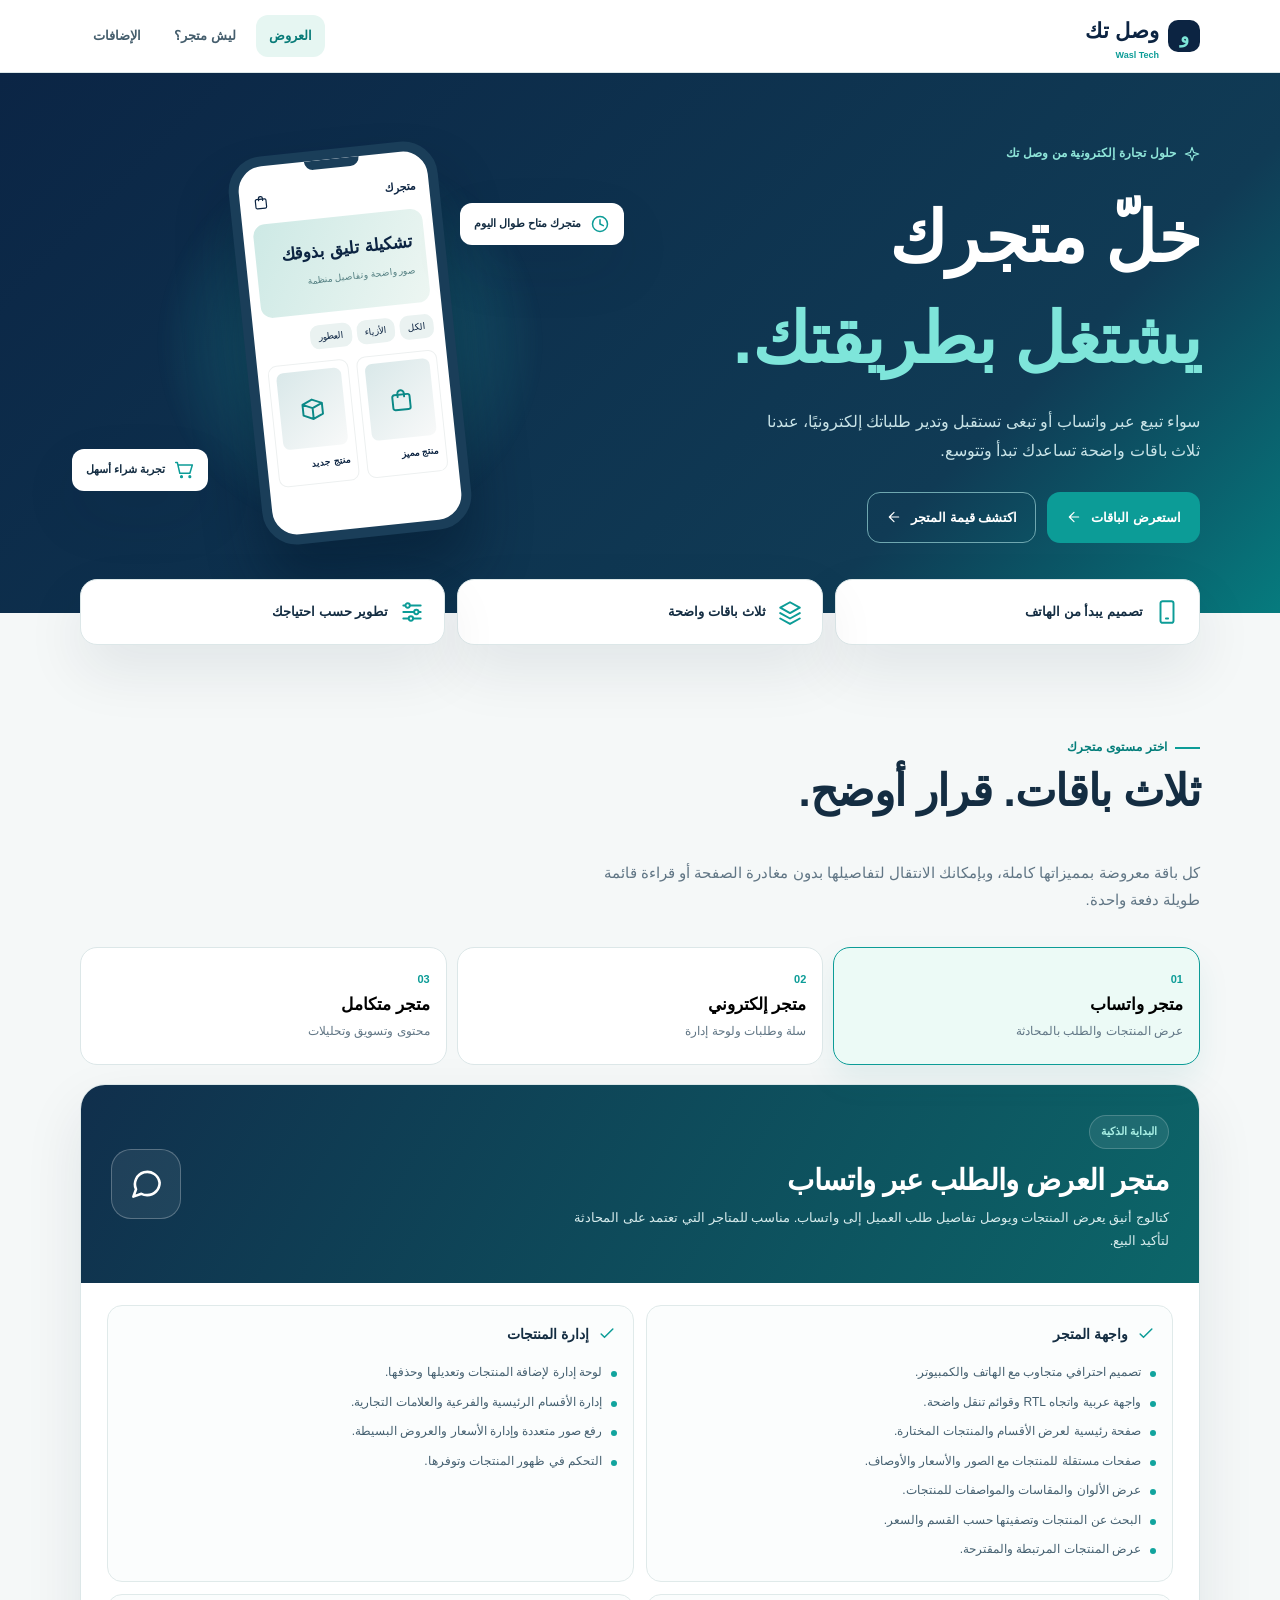
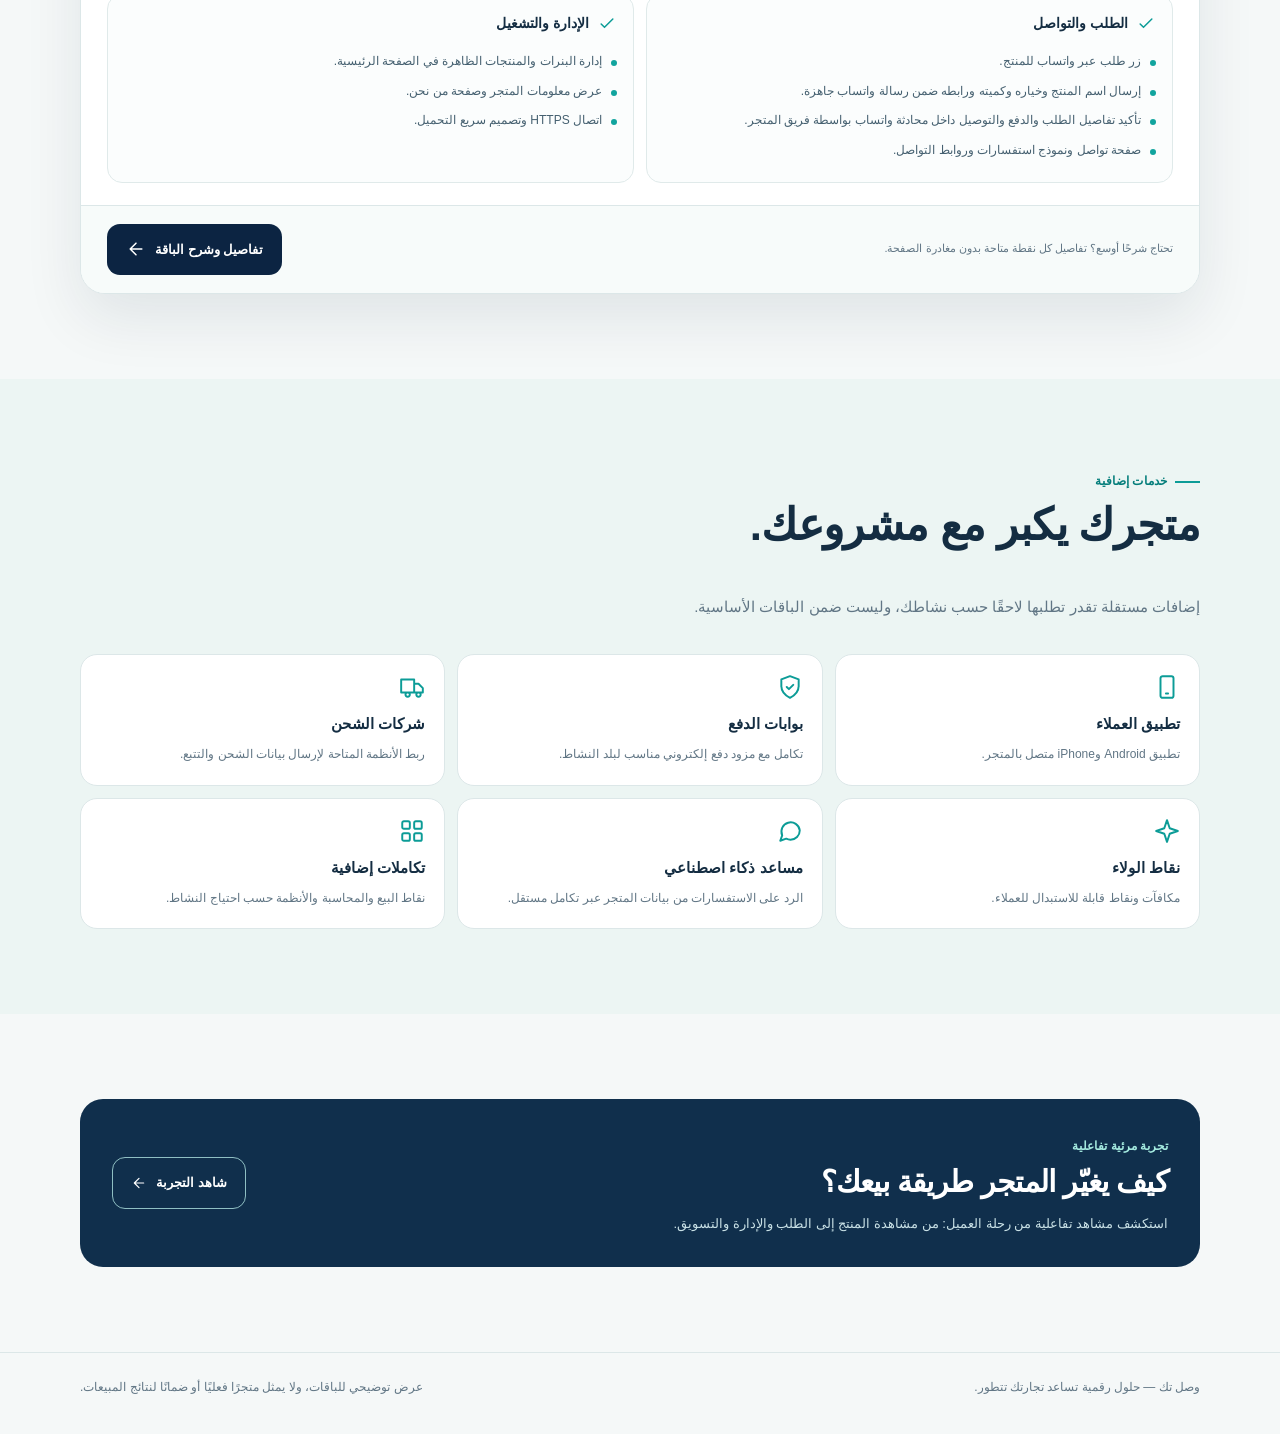
==== commit 91e93463: "feat: redesign ecommerce offers with focused mobile-first package layout" ====
--- a/عروض-المتاجر/landing/index.html
+++ b/عروض-المتاجر/landing/index.html
@@ -1,26 +1,17 @@
-<!DOCTYPE html>
-<html lang="ar" dir="rtl"><head><meta charset="UTF-8"><meta name="viewport" content="width=device-width,initial-scale=1"><meta name="theme-color" content="#0b213e"><meta name="description" content="اكتشف باقات المتاجر الإلكترونية من وصل تك: متجر واتساب، متجر إلكتروني، ومتجر متكامل. تجربة تفاعلية توضح المميزات والفوائد."><title>عروض المتاجر الإلكترونية | وصل تك</title>
-<style>
-:root{--navy:#0b213e;--deep:#06182f;--aqua:#07b6a7;--teal:#087d81;--mint:#ddf7f1;--bg:#f7f9fa;--ink:#10283d;--muted:#667b89;--line:#dbe7e9;--white:#fff;--shadow:0 24px 70px rgba(8,43,65,.1)}*{box-sizing:border-box}html{scroll-behavior:smooth;scroll-padding-top:100px}body{margin:0;background:var(--bg);font-family:Tahoma,'Segoe UI',Arial,sans-serif;color:var(--ink);-webkit-font-smoothing:antialiased}button,a{font:inherit}button{cursor:pointer}a{text-decoration:none;color:inherit}svg{display:block}button:focus-visible,a:focus-visible{outline:3px solid #0ca9a0;outline-offset:4px}::selection{background:#b8eee6}.wrap{width:min(1140px,calc(100% - 36px));margin:auto}.nav{position:sticky;top:0;z-index:50;background:#ffffffea;backdrop-filter:blur(16px);border-bottom:1px solid #e5eded}.nav-inner{height:70px;display:flex;align-items:center;justify-content:space-between;gap:12px}.brand{display:flex;align-items:center;gap:10px;font-weight:900;font-size:18px;white-space:nowrap}.brand-mark{width:38px;height:38px;border-radius:12px;background:var(--navy);color:#7deadd;display:grid;place-items:center;font-family:Arial;font-size:21px;box-shadow:0 4px 12px #0a2b4433}.brand small{display:block;font-size:9px;font-weight:500;color:#67808b;letter-spacing:1px}.nav-links{display:none;gap:28px;color:#4a6675;font-size:13px}.nav-links a:hover{color:var(--teal)}.nav-cta{border:1px solid var(--line);border-radius:12px;padding:11px 15px;font-size:12px;font-weight:800;background:white}.nav-cta:hover{border-color:var(--aqua)}.btn{display:inline-flex;justify-content:center;align-items:center;gap:9px;border-radius:14px;border:0;padding:15px 19px;font-size:13px;font-weight:800;transition:transform .2s,box-shadow .2s}.btn:hover{transform:translateY(-2px)}.btn-primary{background:var(--aqua);color:#04293a;box-shadow:0 12px 22px #03b1a32c}.btn-dark{color:white;background:var(--navy)}.btn-outline{background:white;border:1px solid var(--line);color:var(--ink)}.btn-ghost{background:#eff8f6;color:#086c6d}.full{width:100%}
-.hero{padding:42px 0 47px;overflow:hidden;position:relative}.hero:before{content:"";position:absolute;left:-150px;top:100px;width:350px;height:350px;background:#baf6ed44;filter:blur(60px);pointer-events:none}.eyebrow{display:inline-flex;align-items:center;gap:8px;color:#007a78;font-weight:900;font-size:11px;letter-spacing:.1px;background:#e8f8f3;border:1px solid #c9ede4;border-radius:100px;padding:9px 13px}.eyebrow .dot{width:7px;height:7px;background:#00ae9d;border-radius:50%;box-shadow:0 0 0 4px #caf4eb}.hero-grid{display:grid;gap:35px}.hero h1{font-weight:900;letter-spacing:-1.6px;line-height:1.35;font-size:clamp(35px,7vw,66px);margin:20px 0}.hero h1 span{color:var(--teal)}.hero-lead{color:#546f7c;font-size:15px;line-height:2.05;margin:0 0 23px;max-width:530px}.hero-actions{display:flex;gap:10px;flex-wrap:wrap}.hero-note{margin-top:23px;display:flex;gap:10px;align-items:center;color:#67818c;font-size:11px}.hero-note i{width:23px;height:1px;background:#4bbdb4}.visual{background:linear-gradient(142deg,#0c2f50,#08253f 65%,#05656a);padding:20px 17px 21px;border-radius:28px;position:relative;overflow:hidden;box-shadow:var(--shadow)}.visual:before{content:"";position:absolute;height:250px;width:250px;border-radius:50%;left:-70px;top:-85px;background:#32d6bc1d}.demo-top{display:flex;align-items:center;justify-content:space-between;color:#c3e5e9;font-size:11px;margin-bottom:18px;position:relative}.mini-dots{display:flex;gap:5px}.mini-dots i{width:7px;height:7px;border-radius:50%;background:#75bfbd}.phone{width:242px;max-width:82%;background:#fff;border:7px solid #1c4058;border-radius:30px;margin:0 auto;box-shadow:0 24px 45px #00152b99;overflow:hidden;position:relative;transform:rotate(-3deg)}.phone:before{content:"";position:absolute;top:0;left:37%;width:26%;height:11px;border-radius:0 0 12px 12px;background:#1c4058;z-index:2}.phone-inner{padding:20px 13px 14px}.mock-navbar{display:flex;justify-content:space-between;font-size:11px;font-weight:900;align-items:center}.mock-navbar span{color:#0aa39a}.mock-hero{margin-top:12px;background:linear-gradient(120deg,#e0f4ef,#cbe8e6);border-radius:11px;padding:13px 12px 7px;position:relative;overflow:hidden;height:117px}.mock-hero b{font-size:17px;line-height:1.4;display:block;width:68%;position:relative;z-index:1}.mock-hero small{font-size:8px;display:block;color:#34717a}.mock-hero .perfume{position:absolute;left:5px;bottom:0;width:66px;height:94px}.mock-caption{font-size:10px;font-weight:900;margin:15px 0 9px}.mock-products{display:grid;grid-template-columns:repeat(2,1fr);gap:8px}.mock-prod{background:#f7faf9;border:1px solid #e6efee;padding:7px;border-radius:10px}.mock-prod .prod-image{height:75px;border-radius:8px;background:#e8f4f1;display:grid;place-items:center}.mock-prod:nth-child(2) .prod-image{background:#f5eeec}.mock-prod b{display:block;font-size:9px;margin-top:7px}.mock-prod small{font-size:9px;color:#128781;font-weight:800}.mock-bottom{height:20px;margin-top:15px;border-top:1px solid #edf1f0;display:flex;justify-content:space-around;padding-top:7px}.mock-bottom i{width:20px;height:5px;border-radius:3px;background:#dae7e8}.floatcard{position:absolute;background:#fff;border:1px solid #d8efeb;border-radius:15px;padding:11px 12px;box-shadow:0 12px 30px #001c3066;z-index:3;font-size:11px}.floatcard strong{display:block}.floatcard small{font-size:10px;color:#738b95}.floatcard.one{right:5px;bottom:55px;transform:rotate(4deg)}.floatcard.two{left:5px;top:95px;transform:rotate(6deg)}.floatcard .round{width:27px;height:27px;background:#d7f9ed;color:#048777;border-radius:50%;display:inline-grid;place-items:center;margin-bottom:5px}.under-demo{display:flex;justify-content:center;color:#c8e9e9;font-size:10px;gap:7px;margin-top:18px;position:relative}
-.section{padding:62px 0}.section-head{text-align:center;max-width:600px;margin:0 auto 30px}.section-kicker{font-size:11px;font-weight:900;color:#008c8a;letter-spacing:1px}.section-head h2,.section-title{font-size:clamp(27px,5vw,41px);line-height:1.45;letter-spacing:-.65px;margin:12px 0}.section-head p{color:var(--muted);font-size:14px;line-height:1.95;margin:0}.benefit-panel{background:#fff;border:1px solid #e0eaeb;border-radius:25px;padding:20px;box-shadow:0 17px 45px #0d385209}.switcher{display:flex;background:#f0f5f5;border-radius:13px;padding:5px;margin-bottom:20px;gap:5px}.switcher button{flex:1;border:0;background:transparent;color:#6b7d86;border-radius:9px;padding:12px 6px;font-size:12px;font-weight:800}.switcher button[aria-selected=true]{background:var(--navy);color:#fff;box-shadow:0 6px 18px #0b213e1c}.scenario{display:grid;gap:18px;align-items:stretch}.scenario-screen{background:#eff7f5;border:1px solid #d9ece9;border-radius:20px;padding:17px;min-height:245px}.scenario-title{font-size:12px;font-weight:900;color:#57717a;margin-bottom:15px}.scenario-messages{display:flex;flex-direction:column;gap:9px;max-width:300px}.bubble{background:#fff;border-radius:11px;padding:11px 13px;box-shadow:0 3px 9px #1e555310;font-size:12px;width:max-content;max-width:96%}.bubble:nth-child(even){margin-right:21px}.bubble span{display:block;font-size:10px;color:#8aa0a3;margin-bottom:3px}.sim-order{background:#fff;padding:16px;border-radius:15px;box-shadow:0 12px 28px #12584c14}.sim-order h3{margin:0 0 10px;font-size:16px}.sim-order .line{display:flex;justify-content:space-between;padding:10px 0;border-bottom:1px dashed #dfe8e9;font-size:11px}.sim-order .line span{color:#758d97}.sim-order .success{margin-top:12px;background:#e2f6ed;border-radius:9px;text-align:center;padding:11px;color:#057c72;font-size:12px;font-weight:900}.scenario-copy{padding:5px 3px}.scenario-copy h3{font-size:23px;line-height:1.5;margin:4px 0 12px}.scenario-copy p{color:var(--muted);line-height:2;font-size:13px}.scenario-points{display:grid;grid-template-columns:repeat(2,1fr);gap:9px;margin-top:20px}.scenario-points span{background:#f4f9f8;padding:11px;border-radius:10px;font-size:11px;font-weight:800;color:#226266}.benefit-cards{display:grid;grid-template-columns:repeat(2,minmax(0,1fr));gap:11px;margin-top:15px}.benefit-card{border-radius:16px;background:white;border:1px solid #e0eaea;padding:18px 14px;min-height:136px}.icircle{width:40px;height:40px;background:#dff5ef;display:grid;place-items:center;border-radius:12px;font-size:19px;margin-bottom:11px}.benefit-card b{font-size:13px}.benefit-card p{color:var(--muted);font-size:11px;line-height:1.8;margin:6px 0 0}
-.steps{background:var(--navy);color:white;position:relative;overflow:hidden}.steps:before{content:"";height:330px;width:330px;border-radius:50%;border:65px solid #1b817e22;position:absolute;left:-160px;top:-150px}.steps .section-head p{color:#b7d2da}.step-grid{display:grid;grid-template-columns:repeat(2,1fr);gap:10px;position:relative}.step{border:1px solid #ffffff25;background:#ffffff0d;border-radius:18px;padding:17px 13px;min-height:165px}.step-num{color:#60e1d3;font-family:Arial,sans-serif;font-size:28px;font-weight:900}.step b{display:block;font-size:14px;margin:10px 0 7px}.step p{color:#bdceda;font-size:11px;line-height:1.8;margin:0}
-.packages{background:#f0f6f6}.packtabs{display:flex;gap:8px;overflow:auto;scrollbar-width:none;padding:2px 0 13px}.packtabs::-webkit-scrollbar{display:none}.packtabs button{white-space:nowrap;flex:1;border:1px solid #d2e2e5;background:white;border-radius:13px;padding:13px 15px;min-width:110px;color:#4f6b77;font-size:12px;font-weight:900}.packtabs button[aria-selected=true]{background:var(--navy);color:white;border-color:var(--navy)}.pack-spot{background:#fff;border:1px solid #d9e6e6;border-radius:24px;overflow:hidden;box-shadow:var(--shadow)}.pack-top{padding:26px 22px;background:linear-gradient(125deg,#0d3152,#0a263e);color:white;position:relative;overflow:hidden}.pack-top:after{content:"";position:absolute;height:180px;width:180px;border:34px solid #ffffff09;border-radius:50%;left:-35px;top:-65px}.pack-index{display:inline-block;color:#85e9d8;font-size:11px;font-weight:900;position:relative}.pack-top h3{font-size:25px;margin:8px 0;position:relative}.pack-top p{font-size:12px;line-height:1.9;color:#d0e1e6;max-width:600px;position:relative}.pack-body{padding:23px 20px}.pack-chips{display:flex;flex-wrap:wrap;gap:7px;margin-bottom:16px}.pack-chips span{font-size:10px;font-weight:900;background:#e9f7f3;color:#087a78;padding:8px 10px;border-radius:100px}.features-grid{display:grid;gap:15px}.featuregroup{border:1px solid #e4eded;border-radius:15px;padding:16px;background:#fcfefe}.featuregroup h4{margin:0 0 12px;display:flex;gap:9px;align-items:center;font-size:13px}.featuregroup h4 span{width:8px;height:8px;background:#06ae9f;border-radius:50%}.featuregroup ul{list-style:none;margin:0;padding:0;display:grid;gap:9px}.featuregroup li{font-size:11.5px;color:#4d6672;line-height:1.85;position:relative;padding-right:18px}.featuregroup li:before{content:'✓';color:#00a597;font-weight:900;position:absolute;right:0}.pack-bottom{display:flex;flex-wrap:wrap;gap:10px;margin-top:22px;border-top:1px solid #e5efef;padding-top:19px}.subtle{color:#708792;font-size:11px;line-height:1.8}.packages-note{text-align:center;margin-top:17px;color:#7b8c96;font-size:11px}.show-all{font-size:12px;background:#fff;border:1px solid #d1e3e4;border-radius:12px;padding:12px 16px;cursor:pointer;font-weight:800;color:#28646a}
-.details{padding:70px 0}.details-shell{display:grid;gap:20px}.details-nav{display:flex;gap:7px;overflow:auto;scrollbar-width:none}.details-nav button{border:1px solid #deebec;background:white;color:#577581;border-radius:10px;padding:10px 15px;white-space:nowrap;font-size:11px;font-weight:800}.details-nav button.active{background:var(--navy);color:white}.details-body{background:#fff;border:1px solid var(--line);padding:19px;border-radius:22px;box-shadow:0 10px 30px #092c4210}.details-h{margin:0 0 7px;font-size:23px}.details-sub{color:var(--muted);font-size:12px;line-height:2;margin:0 0 15px}.acc{border:1px solid #e2eded;border-radius:13px;margin:8px 0;overflow:hidden}.acc-trigger{display:flex;width:100%;align-items:center;justify-content:space-between;gap:15px;padding:16px;background:white;color:#183849;font-size:13px;font-weight:900;border:0;text-align:right}.acc-trigger:after{content:'+';font-size:21px;color:#0a9488}.acc.open .acc-trigger:after{content:'−'}.acc-content{display:none;padding:1px 17px 15px;background:#fcfefe}.acc.open .acc-content{display:block}.acc-content ul{padding:0 17px 0 0;margin:0;color:#506a76;line-height:2.15;font-size:12px}.acc-content li{margin:4px 0}
-.addons{background:#eef5f4}.addons-grid{display:grid;grid-template-columns:repeat(2,1fr);gap:12px}.addon{border:1px solid #dbe8e8;border-radius:18px;padding:18px 14px;background:white;min-height:166px}.addon .symbol{font-size:24px;margin-bottom:15px}.addon h3{margin:0 0 7px;font-size:14px}.addon p{margin:0;font-size:11px;line-height:1.9;color:#69818d}.addon small{color:#05877f;font-size:10px;font-weight:800;display:block;margin-top:10px}
-.final{padding:65px 0;background:var(--deep);color:#fff;text-align:center}.final h2{font-size:clamp(28px,5vw,42px);line-height:1.5;margin:0 0 13px}.final p{font-size:13px;color:#b7d4d9;line-height:2;max-width:600px;margin:0 auto 23px}.footer{background:var(--deep);color:#87aab5;border-top:1px solid #ffffff20;padding:19px 0;font-size:11px}.footer-inner{display:flex;align-items:center;justify-content:space-between;gap:15px;flex-wrap:wrap}.footer .brand{color:white}.toast{position:fixed;bottom:18px;right:18px;left:18px;background:#082c3b;color:#fff;border-radius:12px;padding:13px;text-align:center;z-index:100;font-size:12px;box-shadow:0 10px 25px #001e2850;display:none}.backtop{position:fixed;bottom:22px;left:19px;width:44px;height:44px;border-radius:50%;border:1px solid #cce3e0;background:#fff;box-shadow:0 8px 25px #0e42572c;z-index:25;display:none;font-size:20px}.backtop.visible{display:block}.reveal{opacity:1;transform:none}
-@media(min-width:740px){.wrap{width:min(1140px,calc(100% - 64px))}.nav-links{display:flex}.hero{padding:78px 0 100px}.hero-grid{grid-template-columns:1.03fr .97fr;align-items:center;gap:70px}.visual{padding:25px}.phone{width:245px}.section{padding:95px 0}.scenario{grid-template-columns:1fr 1fr;gap:30px}.benefit-cards{grid-template-columns:repeat(4,1fr)}.step-grid{grid-template-columns:repeat(4,1fr)}.pack-body{padding:30px}.pack-top{padding:31px 33px}.features-grid{grid-template-columns:repeat(2,1fr)}.details-shell{grid-template-columns:240px 1fr}.details-nav{display:flex;flex-direction:column;align-self:start;position:sticky;top:95px}.details-body{padding:30px}.addons-grid{grid-template-columns:repeat(3,1fr)}.addon{padding:24px}.hero h1{line-height:1.3}}@media(min-width:1050px){.features-grid{grid-template-columns:repeat(3,1fr)}}@media(prefers-reduced-motion:no-preference){.reveal{transition:opacity .6s ease,transform .6s ease}.reveal.pending{opacity:0;transform:translateY(20px)}}
-</style></head><body>
-<header class="nav"><div class="wrap nav-inner"><a href="#top" class="brand" aria-label="وصل تك الرئيسية"><span class="brand-mark">W</span><span>وصل تك<small>WASL TECH</small></span></a><nav class="nav-links" aria-label="التنقل الرئيسي"><a href="#benefits">ليش متجر؟</a><a href="#journey">كيف يعمل؟</a><a href="#offers">الباقات</a><a href="#details">التفاصيل</a><a href="#addons">الإضافات</a></nav><a class="nav-cta" href="#offers">استكشف العروض ↙</a></div></header>
-<main id="top"><section class="hero"><div class="wrap hero-grid"><div><div class="eyebrow"><span class="dot"></span>حلول تجارة إلكترونية تناسب مرحلة مشروعك</div><h1>منتجاتك تستحق <span>متجرًا يليق بها.</span></h1><p class="hero-lead">من كتالوج مرتب يستقبل طلباتك عبر واتساب، إلى متجر متكامل يساعدك تبيع وتدير الطلبات وتتابع نشاطك من مكان واحد. اختر الخطوة المناسبة لك.</p><div class="hero-actions"><a href="#offers" class="btn btn-primary">اكتشف الباقات <span>↙</span></a><a href="#benefits" class="btn btn-outline">شوف كيف يفرق معك ◉</a></div><div class="hero-note"><i></i>تجربة صُممت لتكون واضحة ومريحة على الجوال أولًا.</div></div><div class="visual" aria-label="معاينة توضيحية لمتجر إلكتروني على الهاتف"><div class="demo-top"><span>تجربة متجرك من الجوال</span><span class="mini-dots"><i></i><i></i><i></i></span></div><div class="floatcard two"><span class="round">✓</span><strong>واجهة عربية</strong><small>واضحة ومتجاوبة</small></div><div class="phone"><div class="phone-inner"><div class="mock-navbar">متجرك <span>☰</span></div><div class="mock-hero"><small>تشكيلة مختارة</small><b>تفاصيل أجمل،<br>اختيار أسهل.</b><svg class="perfume" viewBox="0 0 75 110"><ellipse cx="37" cy="102" rx="31" ry="6" fill="#346b7340"/><rect x="27" y="7" width="22" height="17" rx="4" fill="#143d52"/><rect x="13" y="24" width="48" height="73" rx="13" fill="#267f85"/><rect x="22" y="48" width="30" height="28" rx="3" fill="#edf7ed"/><path d="M25 60h24" stroke="#57999a" stroke-width="2"/></svg></div><p class="mock-caption">منتجات مميزة</p><div class="mock-products"><div class="mock-prod"><div class="prod-image"><svg viewBox="0 0 75 70" width="70" height="65"><rect x="22" y="12" width="31" height="48" rx="7" fill="#94baba"/><path d="M29 12v-6h17v6" stroke="#1b5860" stroke-width="5"/><rect x="27" y="30" width="21" height="19" rx="3" fill="#f9faf8"/></svg></div><b>عطر مختار</b><small>تفاصيل المنتج</small></div><div class="mock-prod"><div class="prod-image"><svg viewBox="0 0 75 70" width="70" height="65"><path d="M25 13 11 19 5 37l15 7 5-11v30h27V33l5 11 15-7-7-18-14-6-12 9Z" fill="#b08e79" stroke="#d0b69f" stroke-width="2"/></svg></div><b>قطعة أنيقة</b><small>تفاصيل المنتج</small></div></div><div class="mock-bottom"><i></i><i></i><i></i></div></div></div><div class="floatcard one"><span class="round">↗</span><strong>تجربة شراء منظمة</strong><small>المنتج • الطلب • المتابعة</small></div><div class="under-demo">● نموذج توضيحي للتجربة، وليس متجرًا فعليًا</div></div></div></section>
-<section class="section" id="benefits"><div class="wrap"><div class="section-head"><span class="section-kicker">الفرق الذي ستلاحظه</span><h2>مو بس موقع يعرض المنتجات.<br>طريقة أسهل للبيع.</h2><p>تفاعل مع المقارنة وشوف كيف تتغير تجربة العميل وإدارة الطلبات.</p></div><div class="benefit-panel reveal"><div class="switcher" role="tablist" aria-label="مقارنة تجربة البيع"><button id="tab-chaos" role="tab" aria-selected="true" onclick="setScenario(0)">قبل المتجر</button><button id="tab-order" role="tab" aria-selected="false" onclick="setScenario(1)">مع متجر إلكتروني</button></div><div class="scenario"><div class="scenario-screen" id="scene-art" aria-live="polite"></div><div class="scenario-copy" id="scene-copy"></div></div></div><div class="benefit-cards"><div class="benefit-card reveal"><div class="icircle">◷</div><b>متاح على مدار اليوم</b><p>العميل يشاهد منتجاتك وتفاصيلها بالوقت الذي يناسبه.</p></div><div class="benefit-card reveal"><div class="icircle">▦</div><b>عرض مرتب للمنتجات</b><p>أقسام وصور ومواصفات تساعد العميل يختار بسهولة.</p></div><div class="benefit-card reveal"><div class="icircle">☑</div><b>طلبات أوضح</b><p>في الباقات الإلكترونية، تصل تفاصيل الطلب منظمة للإدارة.</p></div><div class="benefit-card reveal"><div class="icircle">↗</div><b>فرصة أكبر للاكتشاف</b><p>تهيئة محتوى المتجر للبحث تساعد المهتمين يعثروا عليه.</p></div></div></div></section>
-<section class="section steps" id="journey"><div class="wrap"><div class="section-head"><span class="section-kicker" style="color:#70e6d7">من وجهة نظر عميلك</span><h2>رحلة بسيطة من أول نظرة<br>إلى إتمام الطلب</h2><p>كل خطوة واضحة تساعد العميل ويخف معها تكرار الأسئلة.</p></div><div class="step-grid"><div class="step reveal"><span class="step-num">01</span><b>يكتشف منتجاتك</b><p>يتصفح الأقسام والعروض من الجوال أو الكمبيوتر.</p></div><div class="step reveal"><span class="step-num">02</span><b>يختار اللي يناسبه</b><p>يشاهد الصور والمواصفات والألوان والمقاسات.</p></div><div class="step reveal"><span class="step-num">03</span><b>يطلب بسهولة</b><p>عبر واتساب في الأولى، أو من سلة الموقع في الثانية والثالثة.</p></div><div class="step reveal"><span class="step-num">04</span><b>تتابع الطلب</b><p>تأكيد عبر المحادثة أو إدارة حالاته من اللوحة حسب الباقة.</p></div></div></div></section>
-<section class="section packages" id="offers"><div class="wrap"><div class="section-head"><span class="section-kicker">باقات وصل تك</span><h2>ثلاث خطوات.<br>اختر المناسب لنشاطك.</h2><p>كل باقة تعرض مميزاتها بصورة واضحة، والتفاصيل الكاملة متاحة في قسم مستقل أسفل الصفحة.</p></div><div class="packtabs" role="tablist" aria-label="اختر باقة المتجر"><button role="tab" aria-selected="true" data-pack="0">01 · متجر واتساب</button><button role="tab" aria-selected="false" data-pack="1">02 · متجر إلكتروني</button><button role="tab" aria-selected="false" data-pack="2">03 · متجر متكامل</button></div><div class="pack-spot" id="package-display" aria-live="polite"></div><p class="packages-note">لا تشمل الأسعار أو التنفيذ تلقائيًا أي إضافة مستقلة. تُحدد التفاصيل النهائية حسب احتياج المشروع.</p></div></section>
-<section class="section details" id="details"><div class="wrap"><div class="section-head"><span class="section-kicker">لمن يحب يعرف أكثر</span><h2>تفاصيل المميزات،<br>بدون تشتيت.</h2><p>اختر الباقة ثم افتح القسم الذي يهمك. كل باقة تعرض تفاصيلها دون الحاجة للرجوع إلى باقة أخرى.</p></div><div class="details-shell"><div class="details-nav" role="tablist" aria-label="تفاصيل الباقات"><button data-detail="0" class="active" role="tab" aria-selected="true">01 — متجر واتساب</button><button data-detail="1" role="tab" aria-selected="false">02 — متجر إلكتروني</button><button data-detail="2" role="tab" aria-selected="false">03 — متجر متكامل</button></div><div class="details-body"><h3 class="details-h" id="detail-heading"></h3><p class="details-sub" id="detail-intro"></p><div id="detail-accordions"></div></div></div></div></section>
-<section class="section addons" id="addons"><div class="wrap"><div class="section-head"><span class="section-kicker">انطلق اليوم وتوسع لاحقًا</span><h2>إضافات مستقلة<br>تكبر مع مشروعك.</h2><p>خدمات اختيارية يمكن إضافتها حسب طبيعة نشاطك. ليست مشمولة تلقائيًا في الباقات الثلاث.</p></div><div class="addons-grid"><div class="addon reveal"><div class="symbol">▣</div><h3>تطبيق للعميل</h3><p>تطبيق Android وiPhone متصل بمنتجات المتجر والطلبات.</p><small>إضافة مستقلة</small></div><div class="addon reveal"><div class="symbol">▤</div><h3>بوابات الدفع</h3><p>ربط بوابة إلكترونية مناسبة لبلد نشاطك ووسائل الدفع المتاحة.</p><small>إضافة مستقلة</small></div><div class="addon reveal"><div class="symbol">▱</div><h3>شركات الشحن</h3><p>تكامل عبر API لتبادل بيانات الشحن وتتبع حالته.</p><small>إضافة مستقلة</small></div><div class="addon reveal"><div class="symbol">✦</div><h3>نقاط الولاء</h3><p>نظام نقاط ومكافآت للعملاء يتناسب مع سياسة المتجر.</p><small>إضافة مستقلة</small></div><div class="addon reveal"><div class="symbol">◎</div><h3>موظف ذكاء اصطناعي</h3><p>مساعد يرد على الاستفسارات انطلاقًا من بيانات المنتجات والسياسات.</p><small>إضافة مستقلة</small></div><div class="addon reveal"><div class="symbol">▥</div><h3>ربط أنظمة النشاط</h3><p>نقاط البيع والمحاسبة والمستودعات والتكاملات المطلوبة.</p><small>إضافة مستقلة</small></div></div></div></section>
-<section class="final" id="contact"><div class="wrap"><span class="section-kicker" style="color:#79e2d6">نحو تجربة بيع أسهل</span><h2>خلّ متجرك يقدم منتجاتك<br>بالشكل اللي تستحقه.</h2><p>حدد الباقة التي تناسب نشاطك، ويمكنك مشاركة تفاصيلها مع فريق وصل تك لمناقشة تنفيذ متجر بهويتك ومتطلباتك.</p><a class="btn btn-primary" href="#offers">راجع الباقات <span>↖</span></a></div></section></main>
-<footer class="footer"><div class="wrap footer-inner"><div class="brand"><span class="brand-mark">W</span><span>وصل تك<small>WASL TECH</small></span></div><span>عرض تفاعلي توضيحي · جميع الحقوق محفوظة</span></div></footer><button class="backtop" id="backtop" aria-label="العودة للأعلى" onclick="window.scrollTo({top:0,behavior:'smooth'})">↑</button><div class="toast" id="toast" role="status"></div>
-<script>
+<!doctype html><html lang="ar" dir="rtl"><head><meta charset="utf-8"><meta name="viewport" content="width=device-width,initial-scale=1"><meta name="theme-color" content="#0c2442"><meta name="description" content="عروض المتاجر الإلكترونية من وصل تك وتجربة توضيحية تفاعلية لأسلوب البيع الرقمي."><title>عروض المتاجر الإلكترونية | وصل تك</title><style>
+:root{--navy:#0c2442;--deep:#08172e;--teal:#0c9c97;--mint:#ccf7e9;--paper:#fff;--bg:#f5f8f8;--text:#142d42;--muted:#617685;--line:#dce7e8;--gold:#f2d9a9;--shadow:0 24px 60px rgba(8,35,57,.09)}*{box-sizing:border-box}html{scroll-behavior:smooth;scroll-padding-top:88px}body{margin:0;background:var(--bg);color:var(--text);font-family:Tahoma,Arial,sans-serif;direction:rtl;line-height:1.8}button,input{font:inherit}button,a{-webkit-tap-highlight-color:transparent}button{cursor:pointer}a{text-decoration:none;color:inherit}.container{width:min(1120px,calc(100% - 38px));margin:auto}.icon{width:20px;height:20px;display:inline-block;fill:none;stroke:currentColor;stroke-width:1.8;stroke-linecap:round;stroke-linejoin:round;flex:none;vertical-align:middle}.icon.sm{width:16px;height:16px}.icon.lg{width:26px;height:26px}.topbar{position:sticky;top:0;z-index:40;background:rgba(255,255,255,.93);backdrop-filter:blur(18px);border-bottom:1px solid var(--line)}.topline{height:72px;display:flex;align-items:center;justify-content:space-between;gap:15px}.brand{display:flex;align-items:center;gap:9px;font-size:21px;font-weight:900;white-space:nowrap;color:var(--navy)}.brand-mark{width:32px;height:32px;display:grid;place-items:center;border-radius:10px;background:var(--navy);color:#7de5d7;font:bold 19px Arial}.brand small{font-size:9px;font-weight:700;color:var(--teal);display:block;line-height:1.2}.nav{display:flex;gap:7px;align-items:center}.nav a{padding:9px 13px;border-radius:12px;font-size:13px;font-weight:800;color:#455e6d}.nav a:hover,.nav a.active{background:#e6f6f2;color:#087b78}.btn{display:inline-flex;align-items:center;justify-content:center;gap:9px;padding:13px 18px;border:1px solid transparent;border-radius:13px;font-size:13px;font-weight:900;transition:transform .2s,background .2s,color .2s;min-height:46px}.btn:hover{transform:translateY(-2px)}.primary{background:var(--teal);color:white}.dark{background:var(--navy);color:white}.outline{border-color:#c9dedd;background:#fff;color:var(--navy)}.ghost{background:#e7f5f2;color:#086963}.overline{display:inline-flex;gap:8px;align-items:center;color:#057e7b;font-size:12px;font-weight:900;letter-spacing:.1px}.overline .line{height:2px;width:25px;background:var(--teal)}h1,h2,h3,h4,p{margin-top:0}h1,h2,h3{letter-spacing:-.7px;line-height:1.45}h1{font-size:clamp(35px,6vw,70px)}h2{font-size:clamp(26px,4vw,44px)}h3{font-size:21px}.muted{color:var(--muted)}.section{padding:85px 0}.sect-head{max-width:730px;margin-bottom:34px}.sect-head p{color:var(--muted);font-size:15px;max-width:620px}.soft{background:#ecf5f3}.eyebrow{font-size:12px;font-weight:800;color:var(--teal)}.divider{height:1px;background:var(--line);margin:20px 0}.footer{border-top:1px solid var(--line);padding:24px 0 35px;color:var(--muted);font-size:12px}.footer-inner{display:flex;justify-content:space-between;gap:15px;flex-wrap:wrap}.chip{display:inline-flex;align-items:center;gap:6px;padding:6px 11px;border:1px solid #cbe9e2;border-radius:50px;background:#f0fcf9;color:#14766e;font-weight:800;font-size:11px}.center{text-align:center}.sr-only{position:absolute;width:1px;height:1px;overflow:hidden;clip:rect(0,0,0,0)}:focus-visible{outline:3px solid #1b9e9a;outline-offset:3px}@media(max-width:680px){.topline{height:64px}.brand{font-size:17px}.brand-mark{width:29px;height:29px}.nav{gap:0}.nav a{padding:9px;font-size:11px}.nav a.nav-extra{display:none}.section{padding:60px 0}.container{width:min(100% - 28px,1120px)}.btn{min-height:43px;padding:11px 13px}}
+
+.hero{background:linear-gradient(135deg,#0b2545,#103b55 74%,#067b7e);color:#fff;overflow:hidden}.hero-grid{display:grid;grid-template-columns:1fr 1fr;align-items:center;gap:40px;min-height:540px;padding:70px 0}.hero h1{margin:16px 0 17px}.hero h1 em{font-style:normal;color:#7ee5da}.hero p{max-width:465px;color:#c8e3e7;font-size:16px}.hero-actions{display:flex;flex-wrap:wrap;gap:11px;margin-top:26px}.hero .outline{background:transparent;border-color:#6fa7b0;color:#fff}.hero-art{position:relative;min-height:350px;display:grid;place-items:center}.orb{position:absolute;width:390px;height:390px;border-radius:50%;background:radial-gradient(circle,#24a2a68a,transparent 69%);filter:blur(4px)}.demo-phone{position:relative;width:210px;height:390px;border:10px solid #1a3e59;border-radius:35px;background:#fff;color:var(--navy);box-shadow:0 40px 55px #00152870;transform:rotate(-6deg);overflow:hidden;animation:floaty 7s ease-in-out infinite}.demo-phone:before{content:'';position:absolute;top:0;width:55px;height:9px;left:calc(50% - 27px);background:#1a3e59;border-radius:0 0 9px 9px}.demo-head{display:flex;align-items:center;justify-content:space-between;font-size:11px;font-weight:900;padding:26px 13px 12px}.demo-banner{background:linear-gradient(120deg,#cde9e5,#edf6f2);margin:0 10px;border-radius:12px;padding:20px 12px;min-height:90px}.demo-banner strong{display:block;font-size:17px;line-height:1.5}.demo-banner small{color:#527e80;font-size:9px}.demo-pills{display:flex;gap:5px;padding:12px 10px}.demo-pills span{font-size:9px;padding:4px 8px;border-radius:9px;background:#eaf2f1}.demo-products{display:grid;grid-template-columns:1fr 1fr;gap:8px;padding:0 10px}.demo-prod{border:1px solid #edf0f0;border-radius:9px;padding:7px}.demo-prod .art{height:77px;border-radius:7px;background:linear-gradient(140deg,#d9e8e9,#f8f9f9);display:grid;place-items:center;color:#0b8987}.demo-prod strong{font-size:9px}.floating-note{position:absolute;z-index:2;display:flex;align-items:center;gap:9px;background:white;border-radius:12px;padding:11px 14px;color:var(--text);font-size:11px;font-weight:900;box-shadow:var(--shadow)}.n1{right:-4px;top:55px}.n2{left:-8px;bottom:47px}.floating-note .icon{color:var(--teal)}@keyframes floaty{50%{transform:rotate(-3deg) translateY(-10px)}}
+.intro-strip{display:grid;grid-template-columns:repeat(3,1fr);gap:12px;margin-top:-34px;position:relative;z-index:2}.intro-strip article{padding:19px;background:#fff;border:1px solid var(--line);border-radius:17px;box-shadow:var(--shadow);display:flex;gap:11px;align-items:center;font-size:13px;font-weight:900}.intro-strip .icon{color:var(--teal)}
+.pack-picker{display:grid;grid-template-columns:repeat(3,1fr);gap:10px;margin-bottom:19px}.pick{background:#fff;border:1.5px solid var(--line);border-radius:17px;padding:18px 16px;text-align:right;transition:.2s;min-height:118px;display:flex;flex-direction:column;justify-content:center}.pick strong{font-size:17px}.pick small{color:var(--muted);font-size:12px}.pick.active{border-color:var(--teal);background:#ecfaf6;box-shadow:0 15px 32px #0b827a16}.pick .index{font-weight:900;color:var(--teal);font-size:11px}.package-shell{background:#fff;border:1px solid var(--line);border-radius:25px;box-shadow:var(--shadow);overflow:hidden}.package-top{background:linear-gradient(120deg,#102f4c,#0c6669);color:#fff;padding:30px;display:flex;justify-content:space-between;gap:25px;align-items:center}.package-top h3{font-size:29px;margin:10px 0 5px}.package-top p{color:#d6ebec;max-width:610px;font-size:13px;margin:0}.package-top .chip{background:#ffffff14;color:#a8eee4;border-color:#ffffff30}.package-top .symbol{width:70px;height:70px;border:1px solid #ffffff40;border-radius:20px;display:grid;place-items:center;background:#ffffff12}.package-top .symbol .icon{width:35px;height:35px}.package-content{padding:22px 26px}.category-grid{display:grid;grid-template-columns:repeat(2,minmax(0,1fr));gap:12px}.featuregroup{border:1px solid #e0eaea;border-radius:15px;background:#fbfdfd;padding:16px}.featuregroup h4{margin:0 0 11px;font-size:14px;display:flex;align-items:center;gap:8px}.featuregroup h4 .icon{color:var(--teal)}.featuregroup ul,.detail-box ul{padding:0;margin:0;list-style:none}.featuregroup li,.detail-box li{display:flex;align-items:flex-start;gap:9px;font-size:12px;line-height:1.8;padding:4px 0;color:#456070}.featuregroup li:before,.detail-box li:before{content:'';width:6px;height:6px;border-radius:50%;background:#11a49e;flex:none;margin-top:9px}.pack-bottom{border-top:1px solid var(--line);display:flex;gap:11px;align-items:center;justify-content:space-between;margin:22px -26px -22px;padding:18px 26px;background:#f7fbfa}.pack-bottom small{color:var(--muted);font-size:11px}.detail-panel{margin-top:22px;border:1px solid var(--line);border-radius:22px;background:white;overflow:hidden;scroll-margin-top:90px}.detail-panel[hidden]{display:none}.detail-head{padding:24px;border-bottom:1px solid var(--line);display:flex;justify-content:space-between;gap:12px;align-items:center}.detail-head h3{margin:6px 0 0}.accordion-list{padding:12px 18px}.accordion{border-bottom:1px solid var(--line)}.accordion:last-child{border-bottom:0}.accordion button{width:100%;border:0;background:transparent;padding:14px 7px;display:flex;align-items:center;justify-content:space-between;gap:12px;text-align:right;font-weight:900;font-size:13px;color:var(--navy)}.accordion button .icon{transition:transform .2s}.accordion button[aria-expanded="true"] .icon{transform:rotate(180deg)}.detail-box{padding:0 10px 15px;display:none}.accordion button[aria-expanded="true"]+.detail-box{display:block}.detail-box li{font-size:13px;padding:6px 0}.addons-grid{display:grid;grid-template-columns:repeat(3,1fr);gap:12px}.addon{background:#fff;border:1px solid var(--line);padding:19px;border-radius:17px}.addon .icon{color:var(--teal);margin-bottom:10px}.addon strong{display:block;font-size:15px}.addon p{font-size:12px;color:var(--muted);margin:7px 0 0}.story-promo{background:#102f4c;color:white;border-radius:23px;padding:32px;display:flex;align-items:center;justify-content:space-between;gap:20px}.story-promo h2{font-size:30px;margin:0 0 8px}.story-promo p{color:#c9e1e6;margin:0;max-width:580px;font-size:13px}.story-promo .outline{background:transparent;color:white;border-color:#8fbfc3}
+@media(max-width:760px){.hero-grid{grid-template-columns:1fr;gap:4px;padding:55px 0 27px;min-height:0}.hero h1{font-size:43px}.hero-art{min-height:320px}.demo-phone{width:175px;height:320px;border-width:7px}.demo-prod .art{height:45px}.demo-banner{min-height:70px;padding:13px}.intro-strip{grid-template-columns:1fr;gap:8px;margin-top:-9px}.intro-strip article{padding:11px 15px}.pack-picker{gap:6px}.pick{padding:11px 9px;min-height:100px;border-radius:12px}.pick strong{font-size:12px}.pick small{font-size:10px;line-height:1.5;margin-top:4px}.package-top{padding:22px}.package-top h3{font-size:23px}.package-top .symbol{width:49px;height:49px;flex:none}.package-top .symbol .icon{width:25px}.package-content{padding:15px}.category-grid{grid-template-columns:1fr}.pack-bottom{margin:16px -15px -15px;padding:14px 15px;align-items:stretch;flex-direction:column}.featuregroup{padding:14px}.addons-grid{grid-template-columns:1fr 1fr}.story-promo{flex-direction:column;align-items:flex-start;padding:25px}.n1{right:0}.n2{left:0}}@media(max-width:420px){.addons-grid{grid-template-columns:1fr}.hero-actions .btn{flex:1}.pick strong{font-size:11px}}
+@media(prefers-reduced-motion:reduce){*,*:before,*:after{animation:none!important;scroll-behavior:auto!important;transition:none!important}}
+</style></head><body><svg aria-hidden="true" xmlns="http://www.w3.org/2000/svg" style="position:absolute;width:0;height:0;overflow:hidden"><symbol id="i-arrow" viewBox="0 0 24 24"><path d="M19 12H5m7-7-7 7 7 7"/></symbol><symbol id="i-grid" viewBox="0 0 24 24"><rect x="3" y="3" width="7" height="7" rx="1.5"/><rect x="14" y="3" width="7" height="7" rx="1.5"/><rect x="3" y="14" width="7" height="7" rx="1.5"/><rect x="14" y="14" width="7" height="7" rx="1.5"/></symbol><symbol id="i-check" viewBox="0 0 24 24"><path d="m5 12 4 4 10-10"/></symbol><symbol id="i-cart" viewBox="0 0 24 24"><circle cx="9" cy="20" r="1"/><circle cx="19" cy="20" r="1"/><path d="M2 3h2l3 13h12l3-10H5"/></symbol><symbol id="i-bag" viewBox="0 0 24 24"><rect x="4" y="7" width="16" height="14" rx="2"/><path d="M9 9V6a3 3 0 0 1 6 0v3"/></symbol><symbol id="i-chat" viewBox="0 0 24 24"><path d="M21 11.5a8.5 8.5 0 0 1-8.5 8.5 9 9 0 0 1-4-.9L3 21l1.8-5A8.5 8.5 0 1 1 21 11.5Z"/></symbol><symbol id="i-chart" viewBox="0 0 24 24"><path d="M3 20h18M6 16v-5m6 5V5m6 11V9"/></symbol><symbol id="i-menu" viewBox="0 0 24 24"><path d="M4 7h16M4 12h16M4 17h16"/></symbol><symbol id="i-chevron" viewBox="0 0 24 24"><path d="m7 10 5 5 5-5"/></symbol><symbol id="i-search" viewBox="0 0 24 24"><circle cx="11" cy="11" r="7"/><path d="m16 16 5 5"/></symbol><symbol id="i-spark" viewBox="0 0 24 24"><path d="m12 2 2.5 7.5L22 12l-7.5 2.5L12 22l-2.5-7.5L2 12l7.5-2.5Z"/></symbol><symbol id="i-box" viewBox="0 0 24 24"><path d="m3 7 9-4 9 4v10l-9 4-9-4Z M3 7l9 4 9-4M12 11v10"/></symbol><symbol id="i-truck" viewBox="0 0 24 24"><path d="M2 5h12v12H2zM14 9h4l4 4v4h-8M6 19a2 2 0 1 0 4 0 2 2 0 0 0-4 0m10 0a2 2 0 1 0 4 0 2 2 0 0 0-4 0"/></symbol><symbol id="i-clock" viewBox="0 0 24 24"><circle cx="12" cy="12" r="9"/><path d="M12 7v5l4 2"/></symbol><symbol id="i-globe" viewBox="0 0 24 24"><circle cx="12" cy="12" r="9"/><path d="M3 12h18M12 3c5 5 5 13 0 18M12 3c-5 5-5-13 0-18"/></symbol><symbol id="i-phone" viewBox="0 0 24 24"><rect x="6" y="2" width="12" height="20" rx="2"/><path d="M11 18h2"/></symbol><symbol id="i-shield" viewBox="0 0 24 24"><path d="M12 2 4 5v6c0 5 4 9 8 11 4-2 8-6 8-11V5Z"/><path d="m9 12 2 2 4-4"/></symbol><symbol id="i-sliders" viewBox="0 0 24 24"><path d="M4 6h16M4 12h16M4 18h16"/><circle cx="8" cy="6" r="2" fill="var(--paper)"/><circle cx="16" cy="12" r="2" fill="var(--paper)"/><circle cx="11" cy="18" r="2" fill="var(--paper)"/></symbol><symbol id="i-store" viewBox="0 0 24 24"><path d="M3 10 5 3h14l2 7-2 3v8H5v-8l-2-3ZM3 10h18M9 21v-7h6v7"/></symbol><symbol id="i-layers" viewBox="0 0 24 24"><path d="m12 3 9 5-9 5-9-5 9-5Zm-9 10 9 5 9-5M3 18l9 5 9-5"/></symbol></svg><header class="topbar"><div class="container topline"><a class="brand" href="./index.html" aria-label="وصل تك — العروض"><span class="brand-mark">و</span><span>وصل تك<small>Wasl Tech</small></span></a><nav class="nav" aria-label="التنقل الأساسي"><a href="./index.html#offers" class="active">العروض</a><a href="./story.html" class="">ليش متجر؟</a><a href="./index.html#addons" class="nav-extra">الإضافات</a></nav></div></header>
+<main><section class="hero"><div class="container hero-grid"><div><span class="overline" style="color:#8fe5d9"><svg class="icon sm" aria-hidden="true"><use href="#i-spark"></use></svg> حلول تجارة إلكترونية من وصل تك</span><h1>خلّ متجرك<br><em>يشتغل بطريقتك.</em></h1><p>سواء تبيع عبر واتساب أو تبغى تستقبل وتدير طلباتك إلكترونيًا، عندنا ثلاث باقات واضحة تساعدك تبدأ وتتوسع.</p><div class="hero-actions"><a href="#offers" class="btn primary">استعرض الباقات <svg class="icon sm" aria-hidden="true"><use href="#i-arrow"></use></svg></a><a href="./story.html" class="btn outline">اكتشف قيمة المتجر <svg class="icon sm" aria-hidden="true"><use href="#i-arrow"></use></svg></a></div></div><div class="hero-art"><div class="orb"></div><div class="demo-phone"><div class="demo-head">متجرك <svg class="icon sm" aria-hidden="true"><use href="#i-bag"></use></svg></div><div class="demo-banner"><strong>تشكيلة تليق بذوقك</strong><small>صور واضحة وتفاصيل منظمة</small></div><div class="demo-pills"><span>الكل</span><span>الأزياء</span><span>العطور</span></div><div class="demo-products"><div class="demo-prod"><div class="art"><svg class="icon lg" aria-hidden="true"><use href="#i-bag"></use></svg></div><strong>منتج مميز</strong></div><div class="demo-prod"><div class="art"><svg class="icon lg" aria-hidden="true"><use href="#i-box"></use></svg></div><strong>منتج جديد</strong></div></div></div><div class="floating-note n1"><svg class="icon " aria-hidden="true"><use href="#i-clock"></use></svg> متجرك متاح طوال اليوم</div><div class="floating-note n2"><svg class="icon " aria-hidden="true"><use href="#i-cart"></use></svg> تجربة شراء أسهل</div></div></div></section>
+<div class="container intro-strip"><article><svg class="icon lg" aria-hidden="true"><use href="#i-phone"></use></svg> تصميم يبدأ من الهاتف</article><article><svg class="icon lg" aria-hidden="true"><use href="#i-layers"></use></svg> ثلاث باقات واضحة</article><article><svg class="icon lg" aria-hidden="true"><use href="#i-sliders"></use></svg> تطوير حسب احتياجك</article></div>
+<section class="section" id="offers"><div class="container"><div class="sect-head"><span class="overline"><span class="line"></span> اختر مستوى متجرك</span><h2>ثلاث باقات. قرار أوضح.</h2><p>كل باقة معروضة بمميزاتها كاملة، وبإمكانك الانتقال لتفاصيلها بدون مغادرة الصفحة أو قراءة قائمة طويلة دفعة واحدة.</p></div><div class="pack-picker" role="tablist" aria-label="باقات المتاجر"><button class="pick active" type="button" data-pack="0" role="tab" aria-selected="true"><span class="index">01</span><strong>متجر واتساب</strong><small>عرض المنتجات والطلب بالمحادثة</small></button><button class="pick" type="button" data-pack="1" role="tab" aria-selected="false"><span class="index">02</span><strong>متجر إلكتروني</strong><small>سلة وطلبات ولوحة إدارة</small></button><button class="pick" type="button" data-pack="2" role="tab" aria-selected="false"><span class="index">03</span><strong>متجر متكامل</strong><small>محتوى وتسويق وتحليلات</small></button></div><div class="package-shell" id="pack-main" aria-live="polite"></div><section class="detail-panel" id="details" hidden aria-label="تفاصيل الباقة"><div class="detail-head"><div><span class="eyebrow">تفاصيل الباقة المختارة</span><h3 id="details-name"></h3></div><button class="btn ghost" type="button" id="close-details">إغلاق <svg class="icon sm" aria-hidden="true"><use href="#i-chevron"></use></svg></button></div><div class="accordion-list" id="detail-list"></div></section></div></section>
+<section class="section soft" id="addons"><div class="container"><div class="sect-head"><span class="overline"><span class="line"></span> خدمات إضافية</span><h2>متجرك يكبر مع مشروعك.</h2><p>إضافات مستقلة تقدر تطلبها لاحقًا حسب نشاطك، وليست ضمن الباقات الأساسية.</p></div><div class="addons-grid"><article class="addon"><svg class="icon lg" aria-hidden="true"><use href="#i-phone"></use></svg><strong>تطبيق العملاء</strong><p>تطبيق Android وiPhone متصل بالمتجر.</p></article><article class="addon"><svg class="icon lg" aria-hidden="true"><use href="#i-shield"></use></svg><strong>بوابات الدفع</strong><p>تكامل مع مزود دفع إلكتروني مناسب لبلد النشاط.</p></article><article class="addon"><svg class="icon lg" aria-hidden="true"><use href="#i-truck"></use></svg><strong>شركات الشحن</strong><p>ربط الأنظمة المتاحة لإرسال بيانات الشحن والتتبع.</p></article><article class="addon"><svg class="icon lg" aria-hidden="true"><use href="#i-spark"></use></svg><strong>نقاط الولاء</strong><p>مكافآت ونقاط قابلة للاستبدال للعملاء.</p></article><article class="addon"><svg class="icon lg" aria-hidden="true"><use href="#i-chat"></use></svg><strong>مساعد ذكاء اصطناعي</strong><p>الرد على الاستفسارات من بيانات المتجر عبر تكامل مستقل.</p></article><article class="addon"><svg class="icon lg" aria-hidden="true"><use href="#i-grid"></use></svg><strong>تكاملات إضافية</strong><p>نقاط البيع والمحاسبة والأنظمة حسب احتياج النشاط.</p></article></div></div></section>
+<section class="section"><div class="container"><div class="story-promo"><div><span class="overline" style="color:#a4eadf">تجربة مرئية تفاعلية</span><h2>كيف يغيّر المتجر طريقة بيعك؟</h2><p>استكشف مشاهد تفاعلية من رحلة العميل: من مشاهدة المنتج إلى الطلب والإدارة والتسويق.</p></div><a class="btn outline" href="./story.html">شاهد التجربة <svg class="icon sm" aria-hidden="true"><use href="#i-arrow"></use></svg></a></div></div></section></main><footer class="footer"><div class="container footer-inner"><span>وصل تك — حلول رقمية تساعد تجارتك تتطور.</span><span>عرض توضيحي للباقات، ولا يمثل متجرًا فعليًا أو ضمانًا لنتائج المبيعات.</span></div></footer><script>
 const packs=[
 {name:'متجر العرض والطلب عبر واتساب',short:'متجر واتساب',tag:'البداية الذكية',desc:'كتالوج أنيق يعرض المنتجات ويوصل تفاصيل طلب العميل إلى واتساب. مناسب للمتاجر التي تعتمد على المحادثة لتأكيد البيع.',chips:['واجهة احترافية','إدارة المنتجات','طلب عبر واتساب'],groups:[
 ['واجهة المتجر',['تصميم احترافي متجاوب مع الهاتف والكمبيوتر.','واجهة عربية واتجاه RTL وقوائم تنقل واضحة.','صفحة رئيسية لعرض الأقسام والمنتجات المختارة.','صفحات مستقلة للمنتجات مع الصور والأسعار والأوصاف.','عرض الألوان والمقاسات والمواصفات للمنتجات.','البحث عن المنتجات وتصفيتها حسب القسم والسعر.','عرض المنتجات المرتبطة والمقترحة.']],
@@ -78,17 +69,13 @@
 ['التواصل وخدمة العملاء',['محادثة مباشرة داخل الموقع مع خدمة العملاء.','نموذج استفسارات ورابط واتساب لخدمة العملاء.','نظام تذاكر دعم للاستفسارات.','رسائل البريد لتأكيد الطلب وتحديث الدفع والشحن.']]
 ]);
 let currentPack=0,currentDetail=0;
-const escapeHtml=x=>String(x).replace(/[&<>"']/g,a=>({'&':'&amp;','<':'&lt;','>':'&gt;','"':'&quot;',"'":'&#39;'}[a]));
-const makeList=arr=>'<ul>'+arr.map(x=>'<li>'+escapeHtml(x)+'</li>').join('')+'</ul>';
-function renderPack(n){currentPack=n;const p=packs[n];document.querySelectorAll('[data-pack]').forEach(el=>el.setAttribute('aria-selected',el.dataset.pack==n?'true':'false'));const grid=p.groups.map(([title,items])=>`<article class="featuregroup"><h4><span></span>${escapeHtml(title)}</h4>${makeList(items)}</article>`).join('');document.getElementById('package-display').innerHTML=`<div class="pack-top"><span class="pack-index">الباقة 0${n+1} / 03 · ${escapeHtml(p.tag)}</span><h3>${escapeHtml(p.name)}</h3><p>${escapeHtml(p.desc)}</p></div><div class="pack-body"><div class="pack-chips">${p.chips.map(x=>`<span>${escapeHtml(x)}</span>`).join('')}</div><div class="features-grid">${grid}</div><div class="pack-bottom"><button class="btn btn-dark" onclick="goDetails(${n})">التفاصيل الكاملة لهذه الباقة ↓</button><button class="btn btn-outline" onclick="selectNext(${n})">${n<2?'شوف الباقة التالية ←':'ارجع لأبسط باقة ↺'}</button></div></div>`;}
-function selectNext(n){renderPack((n+1)%3);document.getElementById('offers').scrollIntoView({behavior:'smooth',block:'start'});}
-function renderDetails(n){currentDetail=n;const p=packs[n];document.querySelectorAll('[data-detail]').forEach(el=>{const active=Number(el.dataset.detail)===n;el.classList.toggle('active',active);el.setAttribute('aria-selected',active?'true':'false')});document.getElementById('detail-heading').textContent=p.name;document.getElementById('detail-intro').textContent=p.desc+' — افتح العناوين لمشاهدة الوظائف بالتفصيل.';document.getElementById('detail-accordions').innerHTML=p.details.map(([title,items],i)=>`<section class="acc ${i===0?'open':''}"><button class="acc-trigger" aria-expanded="${i===0?'true':'false'}" onclick="toggleAcc(this)">${escapeHtml(title)}</button><div class="acc-content">${makeList(items)}</div></section>`).join('');}
-function toggleAcc(btn){const group=btn.closest('.acc'),opening=!group.classList.contains('open');group.parentNode.querySelectorAll('.acc').forEach(x=>{x.classList.remove('open');x.querySelector('button').setAttribute('aria-expanded','false')});if(opening){group.classList.add('open');btn.setAttribute('aria-expanded','true')}}
-function goDetails(n){renderDetails(n);document.getElementById('details').scrollIntoView({behavior:'smooth'});}
-document.querySelectorAll('[data-pack]').forEach(x=>x.addEventListener('click',()=>renderPack(Number(x.dataset.pack))));document.querySelectorAll('[data-detail]').forEach(x=>x.addEventListener('click',()=>renderDetails(Number(x.dataset.detail))));
-const scenarioData=[{title:'رسائل كثيرة… وتفاصيل متفرقة.',desc:'العميل يسأل عن السعر واللون والتوصيل، وأنت تعيد نفس الإجابة لعدة أشخاص. كل محادثة تحتاج متابعة منفصلة.',points:['تكرار الاستفسارات','صعوبة ترتيب التفاصيل','وقت إضافي للرد','متابعة يدوية'],art:`<div class="scenario-title">رسائل العملاء</div><div class="scenario-messages"><div class="bubble"><span>عميل ١</span>بكم هذا المنتج؟</div><div class="bubble"><span>عميل ٢</span>هل المقاس الثاني متوفر؟</div><div class="bubble"><span>عميل ٣</span>كم سعر التوصيل؟</div><div class="bubble"><span>عميل ٤</span>أرسلت عنواني أمس!</div></div>`},{title:'تفاصيل واضحة… وطلب مرتب.',desc:'في المتجر الإلكتروني يستطيع العميل اختيار المنتج ومراجعة التفاصيل وإرسال طلب منظم. وأنت تتابع حالته داخل لوحة الإدارة.',points:['تفاصيل طلب كاملة','حالات واضحة للطلبات','فواتير ومخزون','متابعة أسهل'],art:`<div class="scenario-title">معاينة طلب إلكتروني</div><div class="sim-order"><h3>✓ طلب جديد #1024</h3><div class="line"><span>المنتج</span><strong>منتج مختار</strong></div><div class="line"><span>الخيارات</span><strong>اللون • المقاس</strong></div><div class="line"><span>التوصيل</span><strong>العنوان والطريقة</strong></div><div class="line"><span>الحالة</span><strong>قيد المراجعة</strong></div><div class="success">كل التفاصيل في مكان واحد</div></div>`}];
-function setScenario(n){const x=scenarioData[n];document.getElementById('scene-art').innerHTML=x.art;document.getElementById('scene-copy').innerHTML=`<span class="section-kicker">${n?'مع الباقة الثانية والثالثة':'التحدي اليومي'}</span><h3>${x.title}</h3><p>${x.desc}</p><div class="scenario-points">${x.points.map(p=>`<span>✓ ${p}</span>`).join('')}</div>`;document.getElementById('tab-chaos').setAttribute('aria-selected',n===0?'true':'false');document.getElementById('tab-order').setAttribute('aria-selected',n===1?'true':'false')}
-renderPack(0);renderDetails(0);setScenario(0);
-const bt=document.getElementById('backtop');window.addEventListener('scroll',()=>bt.classList.toggle('visible',window.scrollY>650),{passive:true});
-if('IntersectionObserver' in window&&!matchMedia('(prefers-reduced-motion: reduce)').matches){const obs=new IntersectionObserver(entries=>entries.forEach(e=>{if(e.isIntersecting){e.target.classList.remove('pending');obs.unobserve(e.target)}}),{threshold:.08});document.querySelectorAll('.reveal').forEach(el=>{el.classList.add('pending');obs.observe(el)})}
+
+packs[1].details=[["التصميم والواجهة",["تصميم احترافي يعكس هوية المتجر التجارية.","توافق مع الكمبيوتر والهواتف والأجهزة اللوحية.","دعم العربية واتجاه العرض RTL.","قوائم تنقل واضحة وسهلة الاستخدام.","إمكانية عرض الأسعار بعملات مختلفة حسب إعدادات النظام.","واجهة منظمة لعرض الأقسام والمنتجات والعروض."]],["البحث وتصفح المنتجات",["البحث السريع باستخدام اسم المنتج أو الكلمات المرتبطة به.","تصفية المنتجات حسب السعر والقسم والعلامة التجارية والمواصفات.","ترتيب المنتجات حسب السعر والأحدث والأكثر مبيعًا.","عرض المنتجات ضمن أقسام رئيسية وفرعية.","سهولة الانتقال بين الأقسام وصفحات المنتجات."]],["صفحات المنتجات",["صفحة مستقلة لكل منتج.","معرض صور لعرض المنتج من زوايا مختلفة.","عرض صور متعددة وفيديو للمنتج.","إظهار الاسم والسعر والوصف والمواصفات.","اختيار اللون أو المقاس أو الحجم قبل الشراء.","إظهار حالة توفر المنتج.","عرض المنتجات المرتبطة والمقترحة.","عرض تقييمات العملاء وآرائهم."]],["التفاعل والتسوق",["إضافة المنتجات إلى سلة التسوق.","إضافة المنتجات إلى المفضلة.","مقارنة المنتجات.","مشاركة روابط المنتجات عبر واتساب ووسائل التواصل.","إمكانية إضافة زر واتساب للاستفسار.","عرض التخفيضات والعروض بصورة واضحة.","صفحات خاصة بالعروض والمجموعات الموسمية.","عرض المنتجات الجديدة والمميزة والأكثر مبيعًا."]],["إدارة بيانات المنتجات",["إضافة منتجات جديدة وتعديلها وحذفها أو تعطيل عرضها.","تنظيم المنتجات في أقسام رئيسية وفرعية.","إضافة وإدارة العلامات التجارية.","التحكم في ترتيب ظهور المنتجات داخل الأقسام."]],["محتوى المنتج",["إضافة صور متعددة لكل منتج.","إضافة فيديو توضيحي للمنتج.","كتابة وصف مختصر ووصف تفصيلي.","إضافة المواصفات والخصائص الفنية.","تحديد السعر الأساسي وسعر التخفيض.","إدارة الأسعار الخاصة بالعروض.","تحديد المنتجات المرتبطة والمكملة."]],["خيارات المنتجات",["إضافة منتجات بألوان ومقاسات وأحجام مختلفة.","تحديد سعر مستقل لكل خيار عند الحاجة.","تحديد كمية المخزون لكل متغير.","تخصيص صور للخيارات المختلفة للمنتج."]],["الإدارة الجماعية",["استيراد بيانات المنتجات باستخدام Excel أو CSV.","تصدير بيانات المنتجات.","التحكم في حالة عرض المنتجات المتوفرة وغير المتوفرة."]],["متابعة الكميات",["معرفة الكمية المتوفرة لكل منتج.","تحديث المخزون تلقائيًا وفق دورة تنفيذ الطلب.","متابعة الكميات حسب اللون أو المقاس.","منع شراء المنتجات النافدة وفق الإعدادات.","عرض حالة المنتج عند نفاد الكمية.","تحديد الحد الأدنى للمخزون."]],["تنبيهات المخزون",["تنبيهات للمنتجات منخفضة المخزون.","معرفة المنتجات النافدة.","تحديد المنتجات التي تحتاج إعادة توفير."]],["سلة التسوق",["إضافة منتج أو أكثر إلى سلة التسوق.","تعديل كميات المنتجات وحذف المنتجات من السلة.","عرض تفاصيل السلة والأسعار.","حساب إجمالي قيمة المنتجات.","احتساب الخصومات والكوبونات.","احتساب الضرائب ورسوم الشحن حسب الإعدادات.","الاحتفاظ بالسلة لاستكمال الشراء لاحقًا."]],["إتمام الشراء",["إتمام الطلب من خلال خطوات واضحة.","إمكانية الشراء كزائر.","إدخال اسم العميل وبيانات التواصل.","إضافة عنوان التوصيل.","اختيار طريقة التوصيل وطريقة الدفع.","مراجعة المنتجات والإجمالي النهائي قبل التأكيد.","إنشاء رقم مرجعي مستقل لكل طلب.","عرض رسالة تؤكد تسجيل الطلب."]],["خدمات إضافية للعميل",["حفظ عنوان أو أكثر للعميل المسجل.","متابعة الطلب بعد الشراء.","عرض الطلبات السابقة."]],["استقبال الطلبات",["استقبال طلبات العملاء من المتجر الإلكتروني.","عرض الطلبات الجديدة في لوحة التحكم.","إنشاء سجل مستقل لكل طلب.","عرض رقم الطلب وتاريخه وقيمته.","عرض بيانات العميل وعنوان التوصيل.","عرض المنتجات والكميات والأسعار المطلوبة."]],["معالجة الطلبات",["تحديث حالات الطلب بحسب دورة العمل.","حالات مثل: جديد، قيد المراجعة، مؤكد، قيد التجهيز، تم الشحن، مكتمل، ملغي.","تعديل بيانات الطلب وفق صلاحيات المستخدم.","متابعة حالة الدفع المرتبطة بالطلب.","تسجيل حالة التجهيز والشحن.","إرسال تحديثات حالة الطلب إلى العميل."]],["الإلغاء والاسترجاع",["إلغاء الطلبات وفق سياسة المتجر.","متابعة الطلبات الملغاة.","إدارة طلبات الاسترجاع.","تسجيل المبالغ المستردة.","تحديث حالة طلب الاسترداد."]],["إدارة الطلبات والتقارير",["البحث باستخدام رقم الطلب أو بيانات العميل.","تصفية الطلبات حسب التاريخ والحالة.","عرض الطلبات المكتملة وغير المكتملة.","إصدار وطباعة الفواتير.","طباعة تفاصيل الطلب للمستودع.","تصدير بيانات الطلبات.","متابعة إجمالي المبيعات والطلبات."]],["وسائل الدفع",["الدفع عند الاستلام.","الدفع عن طريق التحويل البنكي.","إرفاق إثبات التحويل البنكي.","اختيار وسائل الدفع في صفحة إتمام الطلب.","دعم أكثر من عملة وفق إعدادات المتجر."]],["إدارة المدفوعات",["متابعة حالة الدفع لكل طلب.","حالات الدفع: مدفوع، غير مدفوع، بانتظار التحقق، مسترد.","عرض تفاصيل المعاملات المالية.","تأكيد المدفوعات اليدوية من لوحة التحكم.","متابعة الطلبات غير المدفوعة.","إدارة طلبات استرداد الأموال وفق وسيلة الدفع."]],["الفواتير والضرائب",["إنشاء فواتير للطلبات.","عرض الفواتير وتحميلها أو طباعتها.","تحميل الفواتير بصيغة PDF.","إعداد الضرائب ورسوم الخدمات.","عرض قيم الضرائب والشحن والخصومات في الفاتورة.","تقارير المدفوعات والمبالغ المحصلة."]],["إعدادات التوصيل",["إضافة مناطق ومدن التوصيل.","إمكانية تقديم الشحن المجاني بشروط محددة.","تحديد طرق الشحن للعملاء.","دعم خيار الاستلام المباشر من المتجر."]],["إدارة الشحن",["عرض عنوان العميل وتفاصيل التوصيل.","تحديث حالة تجهيز الطلب وشحنه.","تسجيل بيانات الشحنة ورقم التتبع.","إبلاغ العميل عند تحديث حالة الشحن."]],["حساب العميل",["إنشاء حساب جديد.","تسجيل الدخول باستخدام البريد الإلكتروني وكلمة المرور.","تسجيل الدخول بواسطة Google.","تحديث بيانات الملف الشخصي.","إضافة عناوين توصيل متعددة.","عرض سجل المشتريات.","متابعة حالات الطلبات.","حفظ قائمة المنتجات المفضلة."]],["إدارة العملاء",["عرض حسابات العملاء من لوحة التحكم.","البحث عن العملاء باستخدام بياناتهم.","تعديل بيانات العميل.","معرفة سجل طلبات العميل.","متابعة إجمالي مشتريات العميل.","تفعيل أو تعطيل حسابات العملاء."]],["الكوبونات والتخفيضات",["إنشاء كوبونات خصم.","تحديد خصم بنسبة مئوية أو مبلغ ثابت.","تحديد مدة صلاحية الكوبون.","تحديد عدد مرات استخدامه.","تخصيص الكوبونات لمنتجات أو أقسام معينة.","تخفيض أسعار منتجات محددة.","إدارة البنرات الإعلانية.","عرض المنتجات الجديدة والمميزة والأكثر مبيعًا."]],["الصفحات الأساسية",["صفحة رئيسية تعرض المنتجات والأقسام والبنرات.","صفحة من نحن.","صفحة تواصل معنا ونموذج استفسارات.","صفحة سياسة الشحن والتوصيل.","صفحة الاستبدال والاسترجاع.","صفحة سياسة الخصوصية.","صفحة الشروط والأحكام."]],["لوحة التحكم",["عرض ملخص المبيعات والطلبات والعملاء.","متابعة الطلبات الجديدة.","الوصول إلى أقسام الإدارة من مكان واحد."]],["الإدارة التشغيلية",["إدارة المنتجات والأقسام.","إدارة المخزون والأسعار.","إدارة الطلبات والفواتير.","إدارة العملاء.","إدارة المدفوعات والشحن.","إدارة العروض والكوبونات.","إدارة صفحات المتجر والبنرات.","التحكم في إعدادات المتجر العامة."]],["الموظفون والصلاحيات",["إنشاء حسابات للموظفين.","تحديد الصلاحيات حسب الدور الوظيفي."]],["إعدادات النظام",["إعدادات البريد الإلكتروني والإشعارات.","إعدادات العملات والضرائب.","إعدادات الشحن والدفع."]],["تقارير التشغيل",["عرض إجمالي المبيعات.","مقارنة المبيعات خلال فترات زمنية.","تقارير الطلبات المكتملة والملغاة.","تقارير الإيرادات.","المنتجات الأكثر مبيعًا.","المنتجات النافدة أو منخفضة المخزون.","عدد العملاء المسجلين والعملاء الجدد.","تقارير المدفوعات والمرتجعات والمخزون."]],["الإشعارات",["إرسال رسالة تأكيد تسجيل الطلب.","إشعار الإدارة بالطلبات الجديدة.","إرسال إشعار عند تحديث حالة الطلب.","إشعار إتمام الدفع.","إشعار تجهيز أو شحن الطلب.","إشعار الإلغاء أو الاسترداد حسب إعدادات النظام."]],["التواصل",["إرسال الإشعارات عبر البريد الإلكتروني.","نموذج تواصل واستفسارات.","عرض بيانات التواصل ووسائل الاتصال.","رابط واتساب لخدمة العملاء."]],["حماية المتجر",["تفعيل اتصال HTTPS باستخدام شهادة SSL.","تشفير كلمات مرور المستخدمين.","حماية جلسات تسجيل الدخول.","تحديد صلاحيات المستخدمين.","تقليل مخاطر الوصول غير المصرح به.","تحديث المكونات البرمجية وسد الثغرات المعروفة.","حماية البيانات الحساسة وفق إعدادات الاستضافة والنظام."]],["النسخ الاحتياطي",["إعداد نسخ احتياطية دورية.","توفير آلية لاستعادة النسخ الاحتياطية."]],["الأداء وسهولة الاستخدام",["تحسين أحجام الصور والملفات.","الاستفادة من التخزين المؤقت.","تحسين استعلامات قاعدة البيانات.","تحسين تحميل صفحات المتجر.","توافق الواجهة مع الهواتف والأجهزة المختلفة.","اختبار التصفح والشراء على المتصفحات الحديثة."]]];
+packs[2].details=[["التصميم والواجهة",["تصميم احترافي يعكس هوية المتجر التجارية.","توافق مع الكمبيوتر والهواتف والأجهزة اللوحية.","دعم العربية واتجاه العرض RTL.","قوائم تنقل واضحة وسهلة الاستخدام.","إمكانية عرض الأسعار بعملات مختلفة حسب إعدادات النظام.","واجهة منظمة لعرض الأقسام والمنتجات والعروض."]],["البحث وتصفح المنتجات",["البحث السريع باستخدام اسم المنتج أو الكلمات المرتبطة به.","تصفية المنتجات حسب السعر والقسم والعلامة التجارية والمواصفات.","ترتيب المنتجات حسب السعر والأحدث والأكثر مبيعًا.","عرض المنتجات ضمن أقسام رئيسية وفرعية.","سهولة الانتقال بين الأقسام وصفحات المنتجات."]],["صفحات المنتجات",["صفحة مستقلة لكل منتج.","معرض صور لعرض المنتج من زوايا مختلفة.","عرض صور متعددة وفيديو للمنتج.","إظهار الاسم والسعر والوصف والمواصفات.","اختيار اللون أو المقاس أو الحجم قبل الشراء.","إظهار حالة توفر المنتج.","عرض المنتجات المرتبطة والمقترحة.","عرض تقييمات العملاء وآرائهم."]],["التفاعل والتسوق",["إضافة المنتجات إلى سلة التسوق.","إضافة المنتجات إلى المفضلة.","مقارنة المنتجات.","مشاركة روابط المنتجات عبر واتساب ووسائل التواصل.","إمكانية إضافة زر واتساب للاستفسار.","عرض التخفيضات والعروض بصورة واضحة.","صفحات خاصة بالعروض والمجموعات الموسمية.","عرض المنتجات الجديدة والمميزة والأكثر مبيعًا."]],["إدارة بيانات المنتجات",["إضافة منتجات جديدة وتعديلها وحذفها أو تعطيل عرضها.","تنظيم المنتجات في أقسام رئيسية وفرعية.","إضافة وإدارة العلامات التجارية.","التحكم في ترتيب ظهور المنتجات داخل الأقسام."]],["محتوى المنتج",["إضافة صور متعددة لكل منتج.","إضافة فيديو توضيحي للمنتج.","كتابة وصف مختصر ووصف تفصيلي.","إضافة المواصفات والخصائص الفنية.","تحديد السعر الأساسي وسعر التخفيض.","إدارة الأسعار الخاصة بالعروض.","تحديد المنتجات المرتبطة والمكملة."]],["خيارات المنتجات",["إضافة منتجات بألوان ومقاسات وأحجام مختلفة.","تحديد سعر مستقل لكل خيار عند الحاجة.","تحديد كمية المخزون لكل متغير.","تخصيص صور للخيارات المختلفة للمنتج."]],["الإدارة الجماعية",["استيراد بيانات المنتجات باستخدام Excel أو CSV.","تصدير بيانات المنتجات.","التحكم في حالة عرض المنتجات المتوفرة وغير المتوفرة."]],["متابعة الكميات",["معرفة الكمية المتوفرة لكل منتج.","تحديث المخزون تلقائيًا وفق دورة تنفيذ الطلب.","متابعة الكميات حسب اللون أو المقاس.","منع شراء المنتجات النافدة وفق الإعدادات.","عرض حالة المنتج عند نفاد الكمية.","تحديد الحد الأدنى للمخزون."]],["تنبيهات المخزون",["تنبيهات للمنتجات منخفضة المخزون.","معرفة المنتجات النافدة.","تحديد المنتجات التي تحتاج إعادة توفير."]],["سلة التسوق",["إضافة منتج أو أكثر إلى سلة التسوق.","تعديل كميات المنتجات وحذف المنتجات من السلة.","عرض تفاصيل السلة والأسعار.","حساب إجمالي قيمة المنتجات.","احتساب الخصومات والكوبونات.","احتساب الضرائب ورسوم الشحن حسب الإعدادات.","الاحتفاظ بالسلة لاستكمال الشراء لاحقًا."]],["إتمام الشراء",["إتمام الطلب من خلال خطوات واضحة.","إمكانية الشراء كزائر.","إدخال اسم العميل وبيانات التواصل.","إضافة عنوان التوصيل.","اختيار طريقة التوصيل وطريقة الدفع.","مراجعة المنتجات والإجمالي النهائي قبل التأكيد.","إنشاء رقم مرجعي مستقل لكل طلب.","عرض رسالة تؤكد تسجيل الطلب."]],["خدمات إضافية للعميل",["حفظ عنوان أو أكثر للعميل المسجل.","متابعة الطلب بعد الشراء.","عرض الطلبات السابقة."]],["استقبال الطلبات",["استقبال طلبات العملاء من المتجر الإلكتروني.","عرض الطلبات الجديدة في لوحة التحكم.","إنشاء سجل مستقل لكل طلب.","عرض رقم الطلب وتاريخه وقيمته.","عرض بيانات العميل وعنوان التوصيل.","عرض المنتجات والكميات والأسعار المطلوبة."]],["معالجة الطلبات",["تحديث حالات الطلب بحسب دورة العمل.","حالات مثل: جديد، قيد المراجعة، مؤكد، قيد التجهيز، تم الشحن، مكتمل، ملغي.","تعديل بيانات الطلب وفق صلاحيات المستخدم.","متابعة حالة الدفع المرتبطة بالطلب.","تسجيل حالة التجهيز والشحن.","إرسال تحديثات حالة الطلب إلى العميل."]],["الإلغاء والاسترجاع",["إلغاء الطلبات وفق سياسة المتجر.","متابعة الطلبات الملغاة.","إدارة طلبات الاسترجاع.","تسجيل المبالغ المستردة.","تحديث حالة طلب الاسترداد."]],["إدارة الطلبات والتقارير",["البحث باستخدام رقم الطلب أو بيانات العميل.","تصفية الطلبات حسب التاريخ والحالة.","عرض الطلبات المكتملة وغير المكتملة.","إصدار وطباعة الفواتير.","طباعة تفاصيل الطلب للمستودع.","تصدير بيانات الطلبات.","متابعة إجمالي المبيعات والطلبات."]],["وسائل الدفع",["الدفع عند الاستلام.","الدفع عن طريق التحويل البنكي.","إرفاق إثبات التحويل البنكي.","اختيار وسائل الدفع في صفحة إتمام الطلب.","دعم أكثر من عملة وفق إعدادات المتجر."]],["إدارة المدفوعات",["متابعة حالة الدفع لكل طلب.","حالات الدفع: مدفوع، غير مدفوع، بانتظار التحقق، مسترد.","عرض تفاصيل المعاملات المالية.","تأكيد المدفوعات اليدوية من لوحة التحكم.","متابعة الطلبات غير المدفوعة.","إدارة طلبات استرداد الأموال وفق وسيلة الدفع."]],["الفواتير والضرائب",["إنشاء فواتير للطلبات.","عرض الفواتير وتحميلها أو طباعتها.","تحميل الفواتير بصيغة PDF.","إعداد الضرائب ورسوم الخدمات.","عرض قيم الضرائب والشحن والخصومات في الفاتورة.","تقارير المدفوعات والمبالغ المحصلة."]],["إعدادات التوصيل",["إضافة مناطق ومدن التوصيل.","إمكانية تقديم الشحن المجاني بشروط محددة.","تحديد طرق الشحن للعملاء.","دعم خيار الاستلام المباشر من المتجر."]],["إدارة الشحن",["عرض عنوان العميل وتفاصيل التوصيل.","تحديث حالة تجهيز الطلب وشحنه.","تسجيل بيانات الشحنة ورقم التتبع.","إبلاغ العميل عند تحديث حالة الشحن."]],["حساب العميل",["إنشاء حساب جديد.","تسجيل الدخول باستخدام البريد الإلكتروني وكلمة المرور.","تسجيل الدخول بواسطة Google.","تحديث بيانات الملف الشخصي.","إضافة عناوين توصيل متعددة.","عرض سجل المشتريات.","متابعة حالات الطلبات.","حفظ قائمة المنتجات المفضلة."]],["إدارة العملاء",["عرض حسابات العملاء من لوحة التحكم.","البحث عن العملاء باستخدام بياناتهم.","تعديل بيانات العميل.","معرفة سجل طلبات العميل.","متابعة إجمالي مشتريات العميل.","تفعيل أو تعطيل حسابات العملاء."]],["إدارة الكوبونات",["إنشاء كوبونات خصم.","تحديد خصم بنسبة مئوية أو مبلغ ثابت.","تحديد مدة صلاحية الكوبون.","تحديد عدد مرات استخدامه.","تخصيص الكوبونات لمنتجات أو أقسام معينة."]],["العروض الترويجية",["تخفيض أسعار منتجات محددة.","إنشاء عروض موسمية ومناسبات.","عرض الشحن المجاني وفق شروط.","عروض شراء منتج والحصول على منتج آخر.","عرض عداد تنازلي للعروض."]],["التسويق داخل المتجر",["إدارة البنرات الإعلانية.","عرض المنتجات الجديدة والمميزة.","عرض المنتجات الأكثر مبيعًا.","عرض المنتجات المقترحة والمكملة."]],["التكاملات التسويقية",["ربط أدوات تحليل الزيارات والمبيعات.","حملات تسويقية عبر البريد الإلكتروني."]],["الصفحة الرئيسية",["تعديل أقسام الصفحة الرئيسية.","تغيير البنرات والصور الإعلانية.","عرض المنتجات والأقسام المختارة.","التحكم في ترتيب وظهور أقسام الصفحة الرئيسية.","إدارة العروض والمحتوى المميز."]],["الصفحات التعريفية",["صفحة من نحن.","صفحة تواصل معنا.","صفحة الأسئلة الشائعة.","صفحة سياسة الشحن والتوصيل.","صفحة الاستبدال والاسترجاع.","صفحة سياسة الخصوصية.","صفحة الشروط والأحكام."]],["المدونة والمحتوى",["إنشاء المقالات وتعديلها وحذفها.","تنظيم المقالات في تصنيفات.","إضافة الصور والنصوص داخل المقالات.","إعداد عناوين وأوصاف SEO."]],["لوحة التحكم",["عرض ملخص المبيعات والطلبات والعملاء.","متابعة الطلبات الجديدة.","الوصول إلى أقسام الإدارة من مكان واحد."]],["الإدارة التشغيلية",["إدارة المنتجات والأقسام.","إدارة المخزون والأسعار.","إدارة الطلبات والفواتير.","إدارة العملاء.","إدارة المدفوعات والشحن.","إدارة العروض والكوبونات.","إدارة صفحات المتجر والبنرات.","التحكم في إعدادات المتجر العامة."]],["الموظفون والصلاحيات",["إنشاء حسابات للموظفين.","تحديد الصلاحيات حسب الدور الوظيفي."]],["إعدادات النظام",["إعدادات البريد الإلكتروني والإشعارات.","إعدادات العملات والضرائب.","إعدادات الشحن والدفع."]],["تقارير المبيعات",["عرض إجمالي المبيعات.","مقارنة المبيعات خلال فترات زمنية.","تقارير الطلبات المكتملة والملغاة.","تقارير الإيرادات."]],["تقارير المنتجات",["المنتجات الأكثر مبيعًا.","الأقسام الأعلى مبيعًا.","المنتجات النافدة أو منخفضة المخزون.","متابعة الكميات والمبيعات."]],["تقارير العملاء",["عدد العملاء المسجلين.","العملاء الجدد.","سجل مشتريات العملاء."]],["التقارير المالية والتشغيلية",["تقارير المدفوعات.","تقارير الخصومات والكوبونات.","تقارير المرتجعات.","تقارير المخزون.","تقارير الأرباح اعتمادًا على بيانات التكاليف والمصروفات."]],["تهيئة صفحات المتجر",["روابط واضحة لصفحات المنتجات والأقسام.","عناوين SEO مستقلة.","أوصاف Meta Description للصفحات.","إدارة العناوين والأوصاف الخاصة بالمنتجات.","تهيئة صفحات المقالات لمحركات البحث."]],["الفهرسة والبيانات",["إعداد خريطة الموقع XML Sitemap.","إعداد robots.txt.","دعم روابط Canonical.","استخدام البيانات المنظمة للمنتجات.","كتابة النصوص البديلة للصور."]],["الأداء والمشاركة",["تحسين أحجام الصور.","تحسين سرعة تحميل الصفحات.","إعداد صور وعناوين مشاركة الروابط على وسائل التواصل.","تهيئة تجربة الهاتف."]],["الربط والتحليلات",["ربط Google Analytics.","ربط Google Search Console.","متابعة الفهرسة والأداء في محركات البحث.","تنظيم المحتوى والبيانات لتسهيل فهم صفحات المتجر وفهرستها."]],["إشعارات الطلبات",["إرسال رسالة تأكيد تسجيل الطلب.","إشعار الإدارة بالطلبات الجديدة.","إرسال إشعار عند تحديث حالة الطلب.","إشعار إتمام الدفع.","إشعار تجهيز أو شحن الطلب.","إشعار الإلغاء أو الاسترداد حسب إعدادات النظام."]],["وسائل التواصل",["إرسال الإشعارات عبر البريد الإلكتروني.","نموذج تواصل واستفسارات.","عرض بيانات التواصل ووسائل الاتصال.","إمكانية إضافة رابط واتساب لخدمة العملاء.","محادثة مباشرة مع خدمة العملاء.","نظام تذاكر للدعم الفني."]],["حماية المتجر",["تفعيل اتصال HTTPS باستخدام شهادة SSL.","تشفير كلمات مرور المستخدمين.","حماية جلسات تسجيل الدخول.","تحديد صلاحيات المستخدمين.","تقليل مخاطر الوصول غير المصرح به.","تحديث المكونات البرمجية وسد الثغرات المعروفة.","حماية البيانات الحساسة وفق إعدادات الاستضافة والنظام."]],["النسخ الاحتياطي",["إعداد نسخ احتياطية دورية.","توفير آلية لاستعادة النسخ الاحتياطية."]],["الأداء وسهولة الاستخدام",["تحسين أحجام الصور والملفات.","الاستفادة من التخزين المؤقت.","تحسين استعلامات قاعدة البيانات.","تحسين تحميل صفحات المتجر.","توافق الواجهة مع الهواتف والأجهزة المختلفة.","اختبار التصفح والشراء على المتصفحات الحديثة."]]];
+const symbols=['chat','cart','store'];let selected=0;const esc=x=>String(x).replace(/[&<>"']/g,c=>({'&':'&amp;','<':'&lt;','>':'&gt;','"':'&quot;'}[c]));
+const iconHTML=(name)=>`<svg class="icon" aria-hidden="true"><use href="#i-${name}"></use></svg>`;
+function groupMarkup(groups){return groups.map(([name,items])=>`<article class="featuregroup"><h4>${iconHTML('check')}${esc(name)}</h4><ul>${items.map(x=>`<li>${esc(x)}</li>`).join('')}</ul></article>`).join('')}
+function selectPack(i){selected=i;const p=packs[i];document.querySelectorAll('[data-pack]').forEach((el,n)=>{el.classList.toggle('active',i===n);el.setAttribute('aria-selected',i===n?'true':'false')});document.getElementById('pack-main').innerHTML=`<div class="package-top"><div><span class="chip">${esc(p.tag)}</span><h3>${esc(p.name)}</h3><p>${esc(p.desc)}</p></div><div class="symbol">${iconHTML(symbols[i])}</div></div><div class="package-content"><div class="category-grid">${groupMarkup(p.groups)}</div><div class="pack-bottom"><small>تحتاج شرحًا أوسع؟ تفاصيل كل نقطة متاحة بدون مغادرة الصفحة.</small><button class="btn dark" type="button" id="show-detail">تفاصيل وشرح الباقة ${iconHTML('arrow')}</button></div></div>`;document.getElementById('show-detail').addEventListener('click',()=>openDetails());document.getElementById('details').hidden=true;}
+function openDetails(){const p=packs[selected],panel=document.getElementById('details');document.getElementById('details-name').textContent=p.name;const details=p.details.length?p.details:p.groups;document.getElementById('detail-list').innerHTML=details.map(([title,items],i)=>`<div class="accordion"><button type="button" aria-expanded="${i===0?'true':'false'}">${esc(title)}${iconHTML('chevron')}</button><div class="detail-box"><ul>${items.map(item=>`<li>${esc(item)}</li>`).join('')}</ul></div></div>`).join('');document.querySelectorAll('.accordion button').forEach(btn=>btn.addEventListener('click',()=>{const was=btn.getAttribute('aria-expanded')==='true';document.querySelectorAll('.accordion button').forEach(b=>b.setAttribute('aria-expanded','false'));btn.setAttribute('aria-expanded',was?'false':'true')}));panel.hidden=false;panel.scrollIntoView({behavior:matchMedia('(prefers-reduced-motion:reduce)').matches?'auto':'smooth',block:'start'});}
+document.querySelectorAll('[data-pack]').forEach(el=>el.addEventListener('click',()=>selectPack(Number(el.dataset.pack))));document.getElementById('close-details').addEventListener('click',()=>{document.getElementById('details').hidden=true;document.getElementById('offers').scrollIntoView({behavior:'smooth'})});selectPack(0);
 </script></body></html>
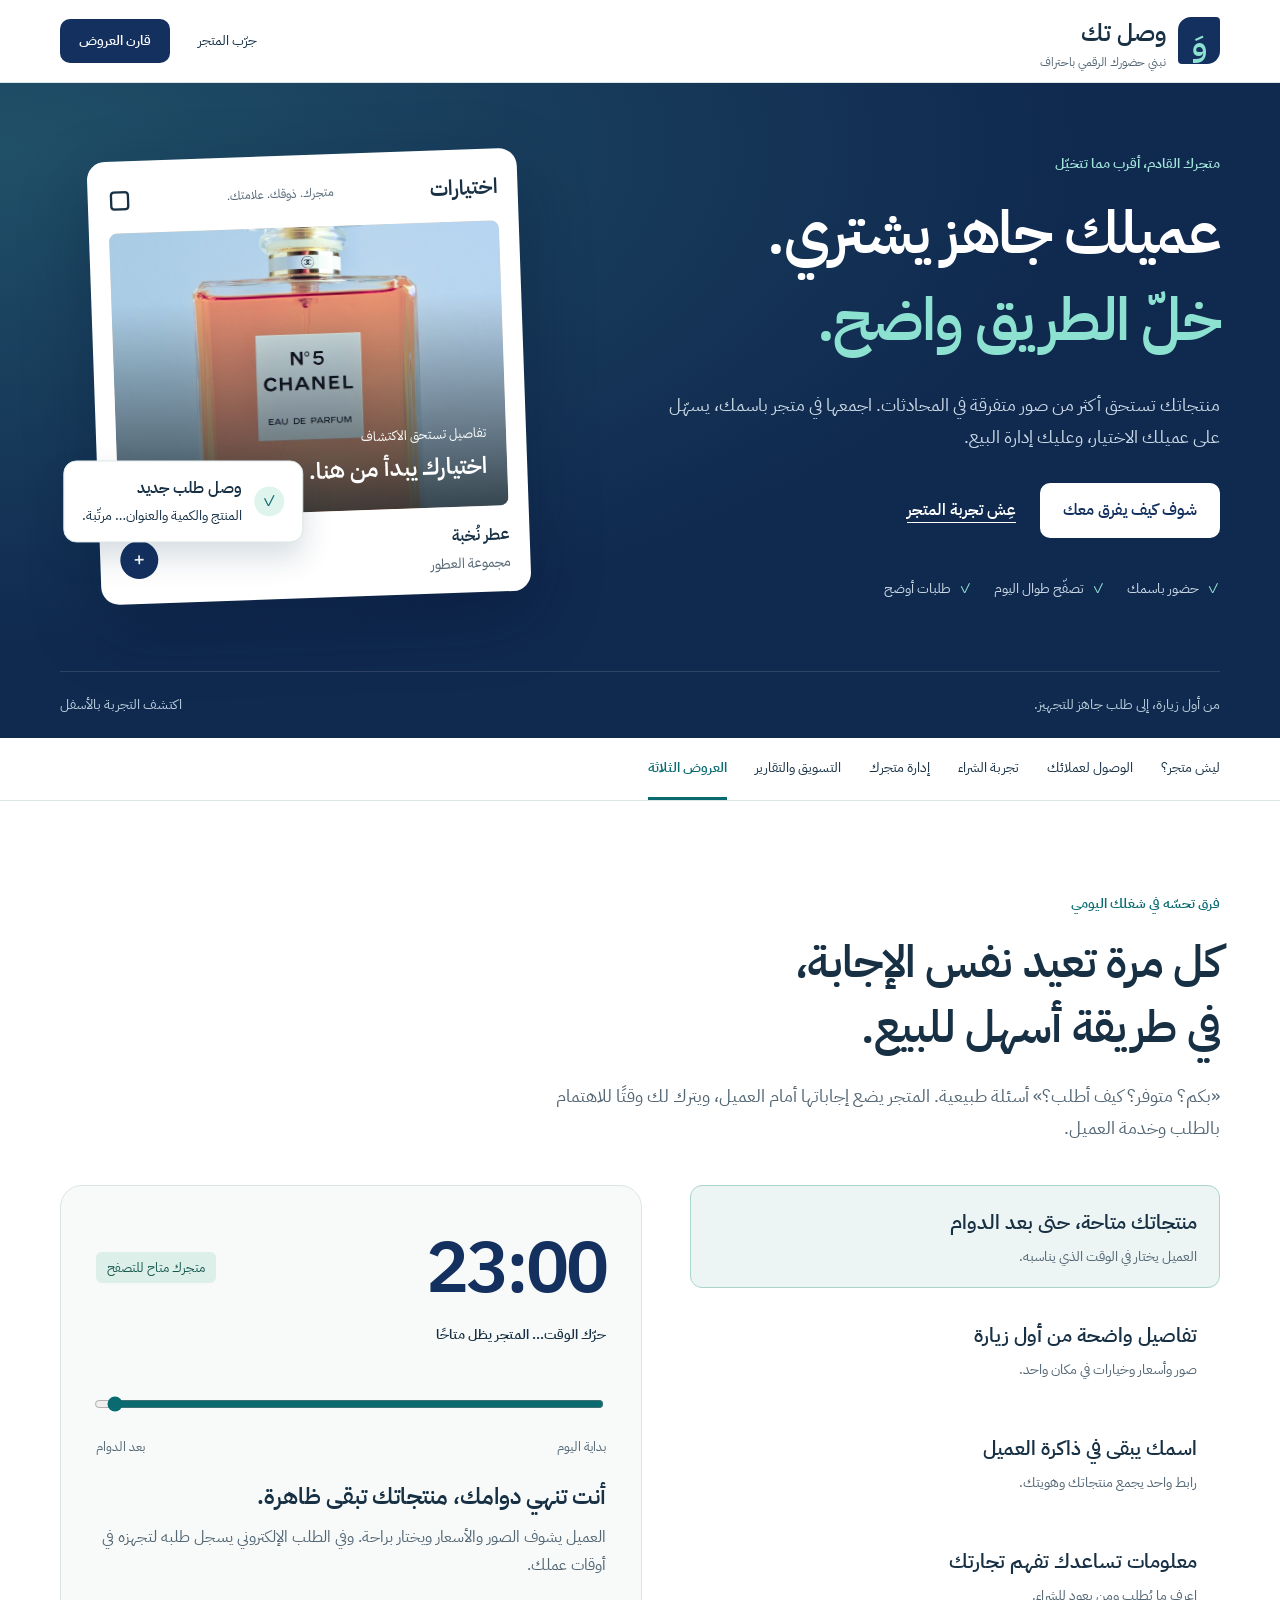
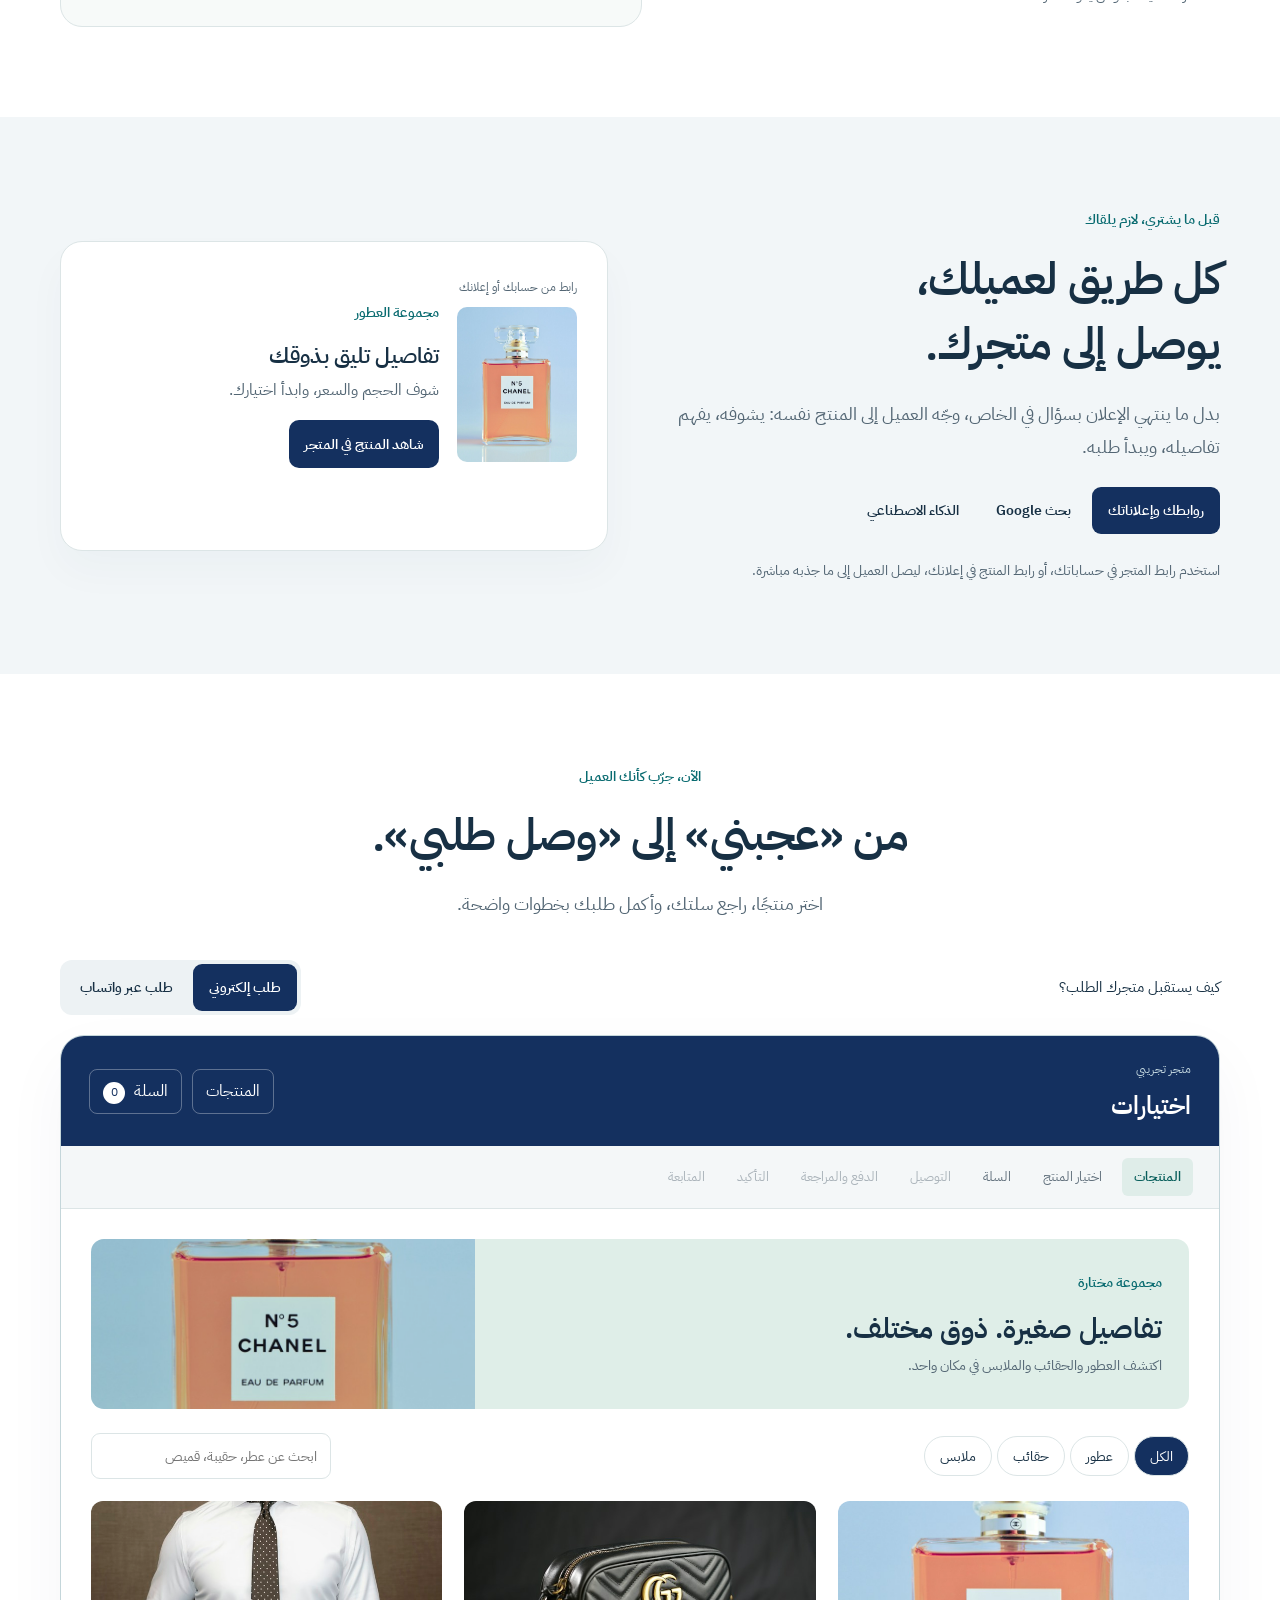
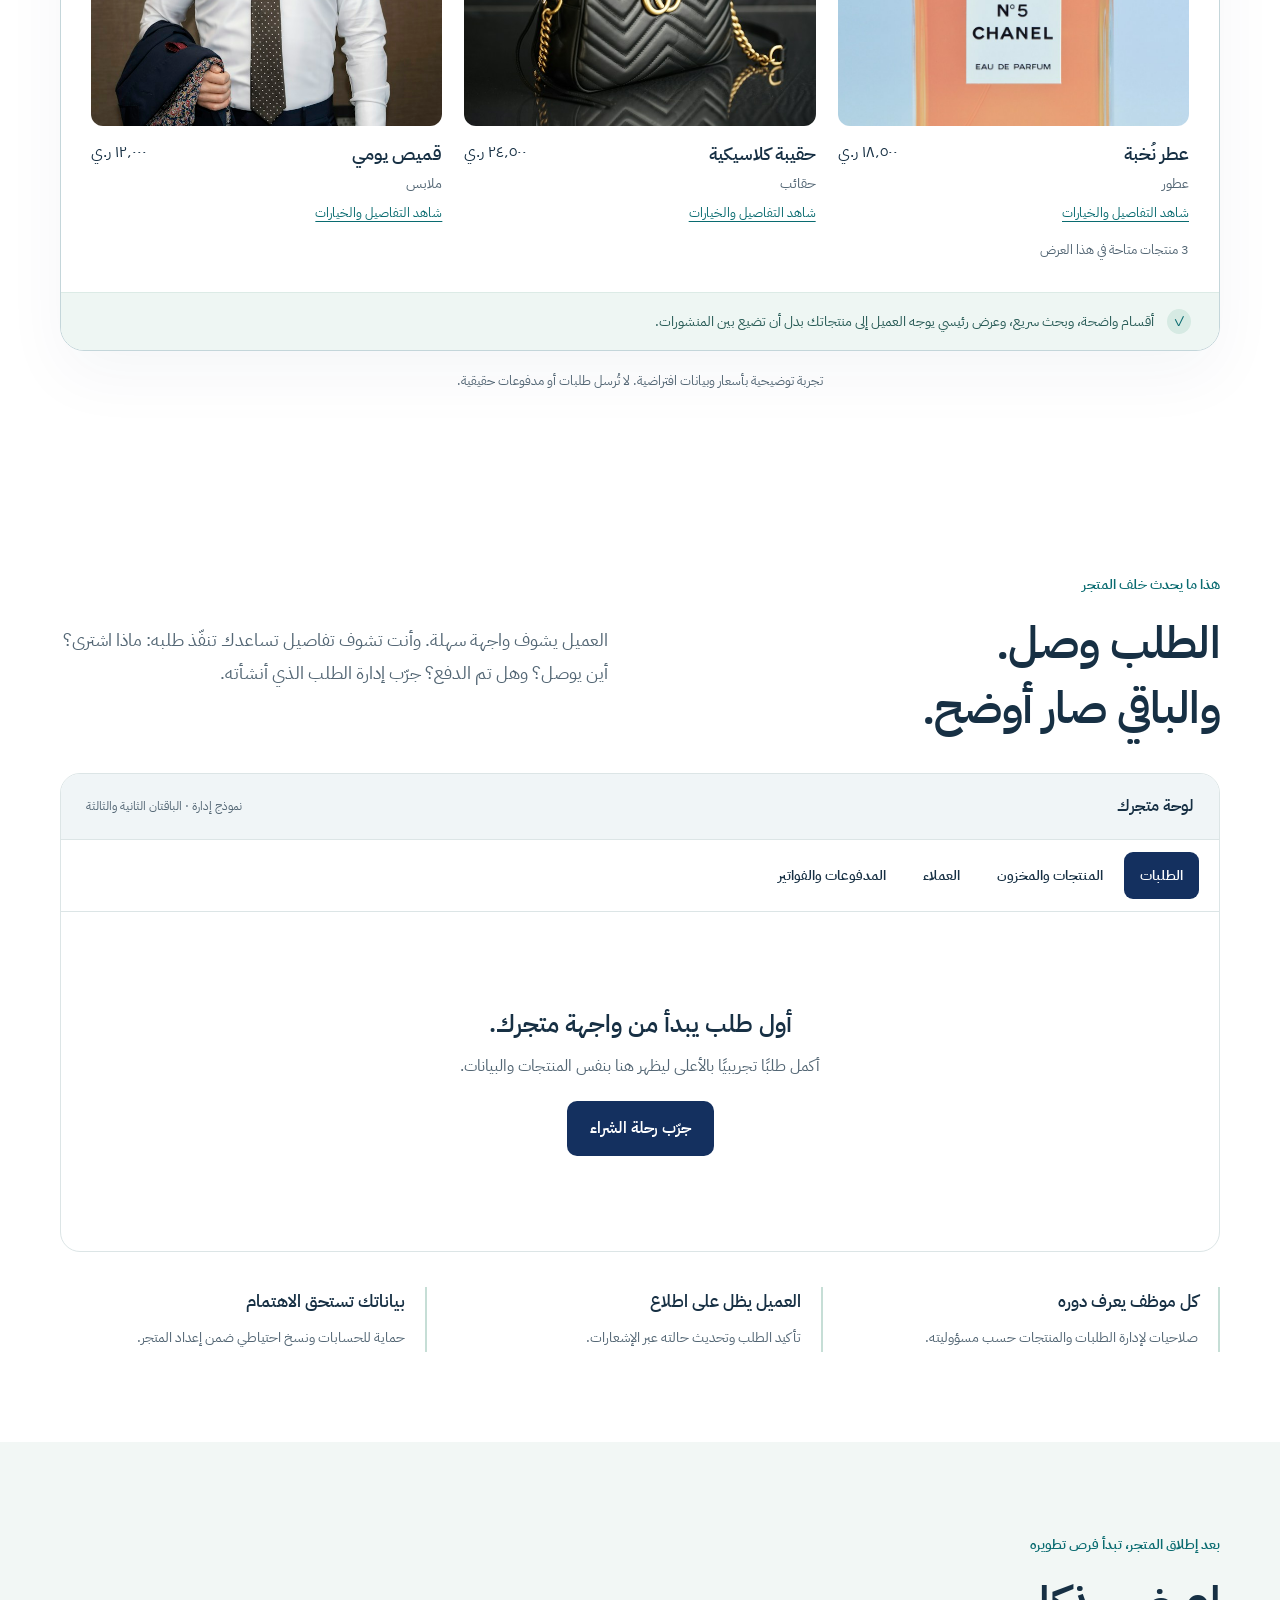
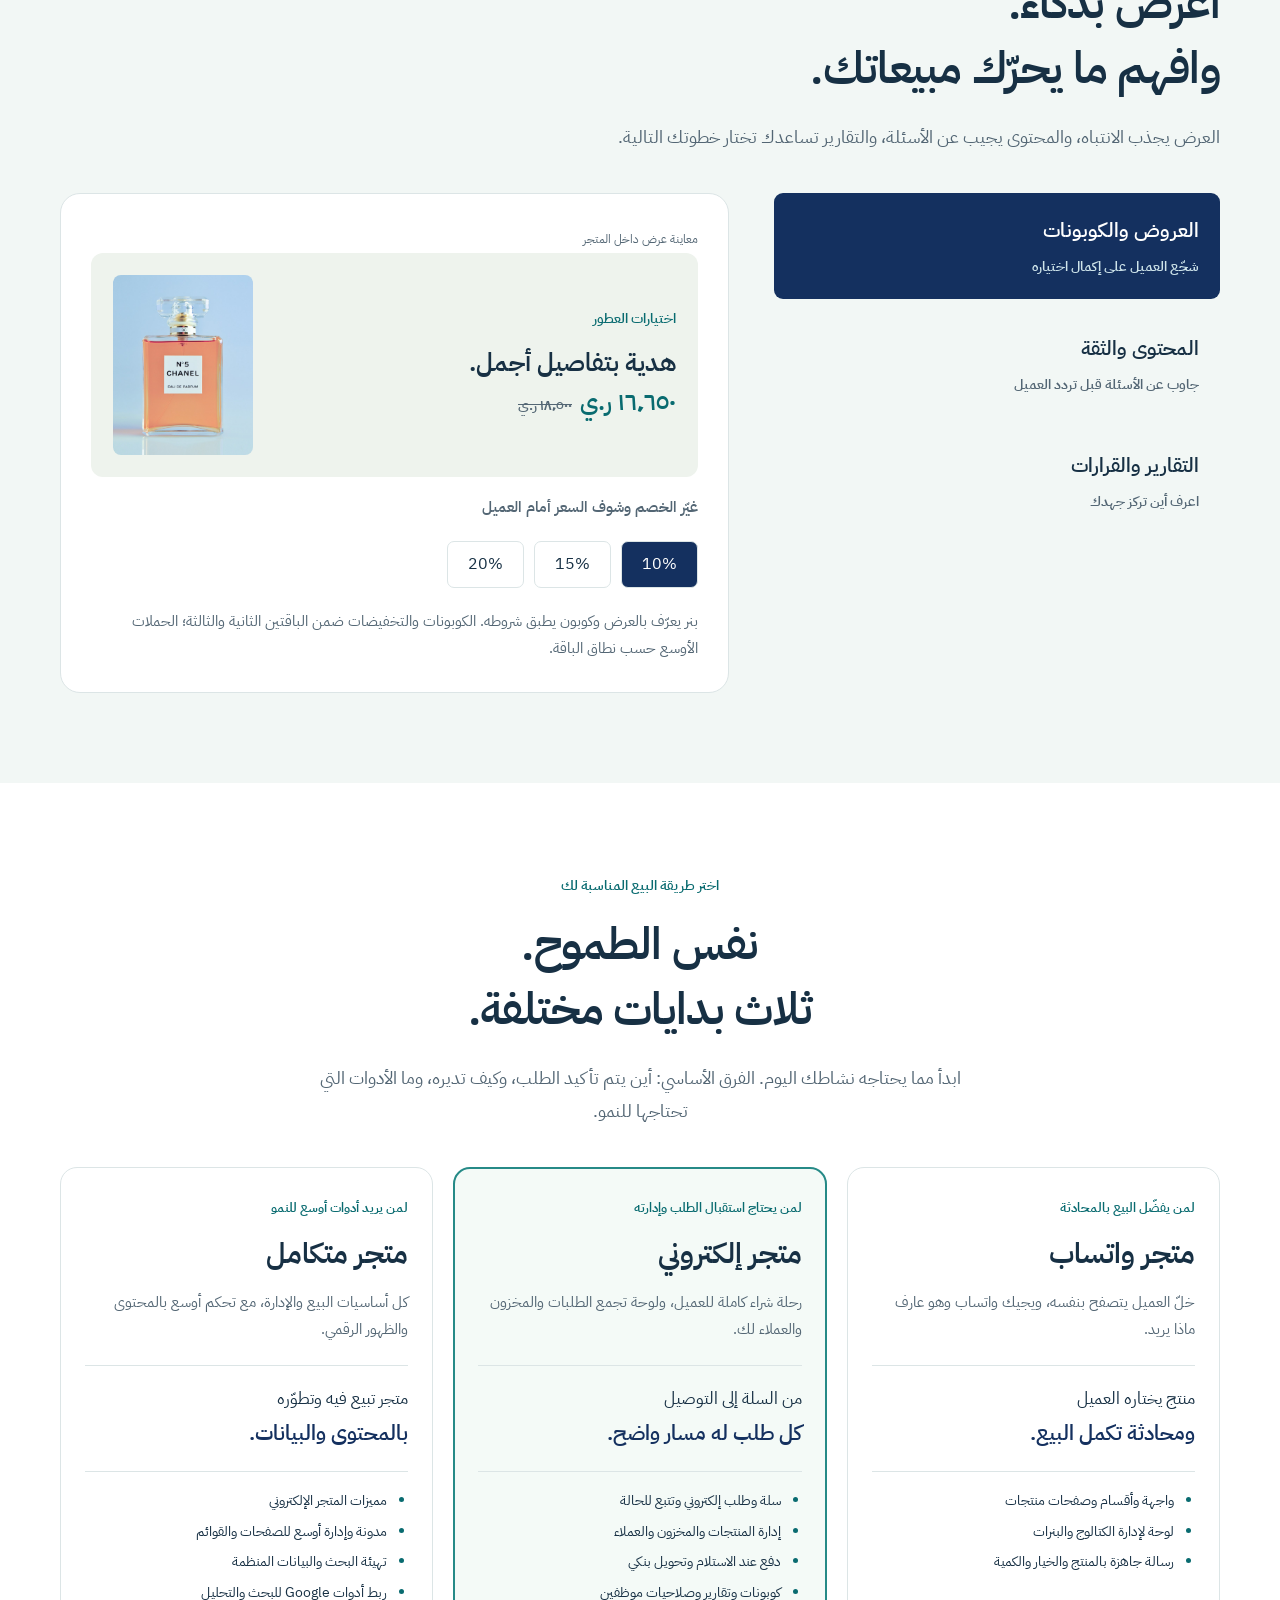
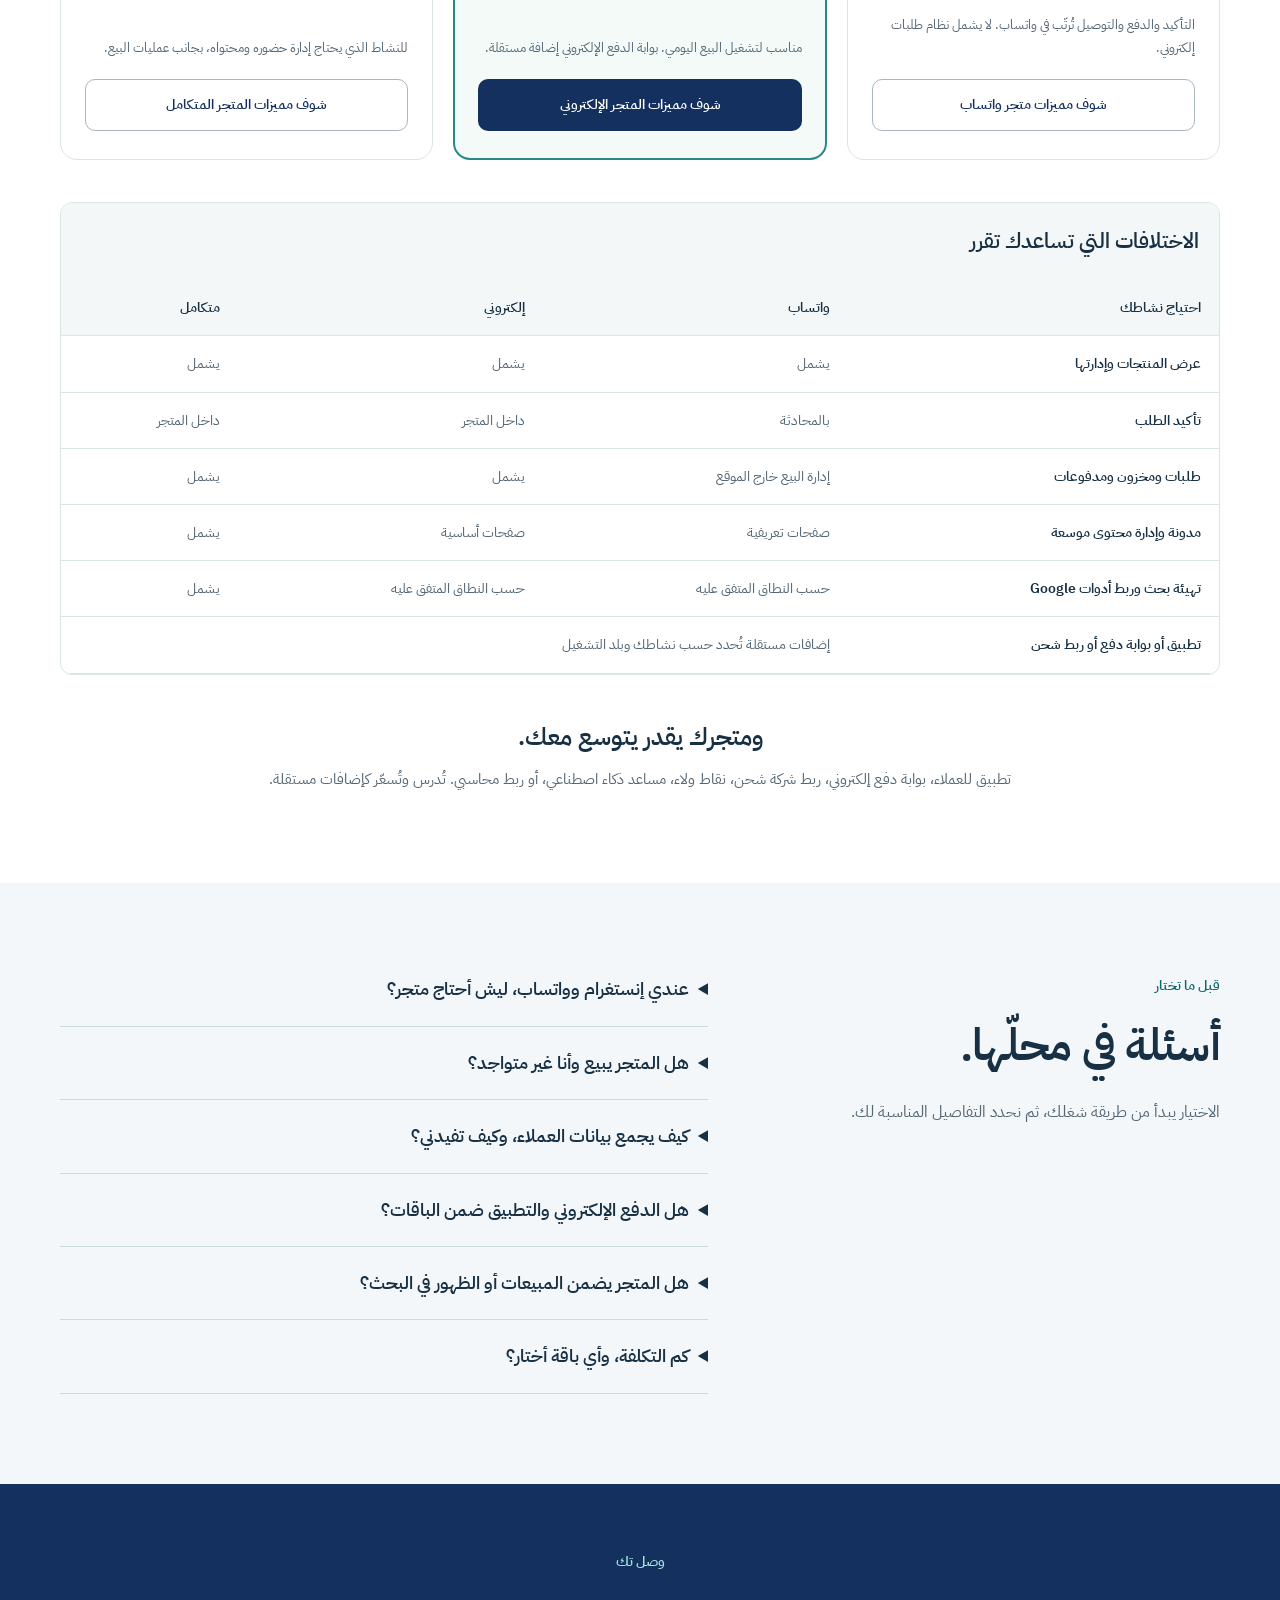
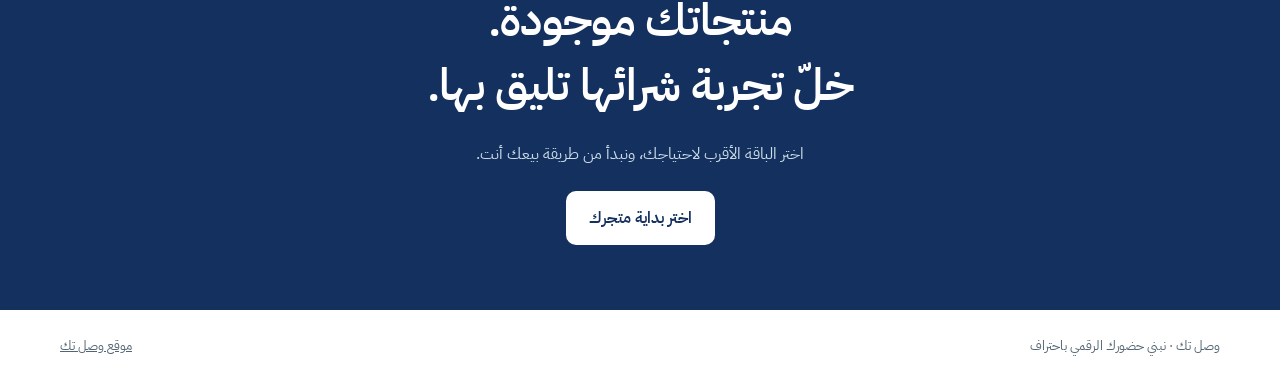
==== commit 0143df0f: "feat: rebuild ecommerce presentation with connected purchase journey, management demo, and complete " ====
--- a/عروض-المتاجر/landing/index.html
+++ b/عروض-المتاجر/landing/index.html
@@ -1,81 +1,20 @@
-<!doctype html><html lang="ar" dir="rtl"><head><meta charset="utf-8"><meta name="viewport" content="width=device-width,initial-scale=1"><meta name="theme-color" content="#0c2442"><meta name="description" content="عروض المتاجر الإلكترونية من وصل تك وتجربة توضيحية تفاعلية لأسلوب البيع الرقمي."><title>عروض المتاجر الإلكترونية | وصل تك</title><style>
-:root{--navy:#0c2442;--deep:#08172e;--teal:#0c9c97;--mint:#ccf7e9;--paper:#fff;--bg:#f5f8f8;--text:#142d42;--muted:#617685;--line:#dce7e8;--gold:#f2d9a9;--shadow:0 24px 60px rgba(8,35,57,.09)}*{box-sizing:border-box}html{scroll-behavior:smooth;scroll-padding-top:88px}body{margin:0;background:var(--bg);color:var(--text);font-family:Tahoma,Arial,sans-serif;direction:rtl;line-height:1.8}button,input{font:inherit}button,a{-webkit-tap-highlight-color:transparent}button{cursor:pointer}a{text-decoration:none;color:inherit}.container{width:min(1120px,calc(100% - 38px));margin:auto}.icon{width:20px;height:20px;display:inline-block;fill:none;stroke:currentColor;stroke-width:1.8;stroke-linecap:round;stroke-linejoin:round;flex:none;vertical-align:middle}.icon.sm{width:16px;height:16px}.icon.lg{width:26px;height:26px}.topbar{position:sticky;top:0;z-index:40;background:rgba(255,255,255,.93);backdrop-filter:blur(18px);border-bottom:1px solid var(--line)}.topline{height:72px;display:flex;align-items:center;justify-content:space-between;gap:15px}.brand{display:flex;align-items:center;gap:9px;font-size:21px;font-weight:900;white-space:nowrap;color:var(--navy)}.brand-mark{width:32px;height:32px;display:grid;place-items:center;border-radius:10px;background:var(--navy);color:#7de5d7;font:bold 19px Arial}.brand small{font-size:9px;font-weight:700;color:var(--teal);display:block;line-height:1.2}.nav{display:flex;gap:7px;align-items:center}.nav a{padding:9px 13px;border-radius:12px;font-size:13px;font-weight:800;color:#455e6d}.nav a:hover,.nav a.active{background:#e6f6f2;color:#087b78}.btn{display:inline-flex;align-items:center;justify-content:center;gap:9px;padding:13px 18px;border:1px solid transparent;border-radius:13px;font-size:13px;font-weight:900;transition:transform .2s,background .2s,color .2s;min-height:46px}.btn:hover{transform:translateY(-2px)}.primary{background:var(--teal);color:white}.dark{background:var(--navy);color:white}.outline{border-color:#c9dedd;background:#fff;color:var(--navy)}.ghost{background:#e7f5f2;color:#086963}.overline{display:inline-flex;gap:8px;align-items:center;color:#057e7b;font-size:12px;font-weight:900;letter-spacing:.1px}.overline .line{height:2px;width:25px;background:var(--teal)}h1,h2,h3,h4,p{margin-top:0}h1,h2,h3{letter-spacing:-.7px;line-height:1.45}h1{font-size:clamp(35px,6vw,70px)}h2{font-size:clamp(26px,4vw,44px)}h3{font-size:21px}.muted{color:var(--muted)}.section{padding:85px 0}.sect-head{max-width:730px;margin-bottom:34px}.sect-head p{color:var(--muted);font-size:15px;max-width:620px}.soft{background:#ecf5f3}.eyebrow{font-size:12px;font-weight:800;color:var(--teal)}.divider{height:1px;background:var(--line);margin:20px 0}.footer{border-top:1px solid var(--line);padding:24px 0 35px;color:var(--muted);font-size:12px}.footer-inner{display:flex;justify-content:space-between;gap:15px;flex-wrap:wrap}.chip{display:inline-flex;align-items:center;gap:6px;padding:6px 11px;border:1px solid #cbe9e2;border-radius:50px;background:#f0fcf9;color:#14766e;font-weight:800;font-size:11px}.center{text-align:center}.sr-only{position:absolute;width:1px;height:1px;overflow:hidden;clip:rect(0,0,0,0)}:focus-visible{outline:3px solid #1b9e9a;outline-offset:3px}@media(max-width:680px){.topline{height:64px}.brand{font-size:17px}.brand-mark{width:29px;height:29px}.nav{gap:0}.nav a{padding:9px;font-size:11px}.nav a.nav-extra{display:none}.section{padding:60px 0}.container{width:min(100% - 28px,1120px)}.btn{min-height:43px;padding:11px 13px}}
-
-.hero{background:linear-gradient(135deg,#0b2545,#103b55 74%,#067b7e);color:#fff;overflow:hidden}.hero-grid{display:grid;grid-template-columns:1fr 1fr;align-items:center;gap:40px;min-height:540px;padding:70px 0}.hero h1{margin:16px 0 17px}.hero h1 em{font-style:normal;color:#7ee5da}.hero p{max-width:465px;color:#c8e3e7;font-size:16px}.hero-actions{display:flex;flex-wrap:wrap;gap:11px;margin-top:26px}.hero .outline{background:transparent;border-color:#6fa7b0;color:#fff}.hero-art{position:relative;min-height:350px;display:grid;place-items:center}.orb{position:absolute;width:390px;height:390px;border-radius:50%;background:radial-gradient(circle,#24a2a68a,transparent 69%);filter:blur(4px)}.demo-phone{position:relative;width:210px;height:390px;border:10px solid #1a3e59;border-radius:35px;background:#fff;color:var(--navy);box-shadow:0 40px 55px #00152870;transform:rotate(-6deg);overflow:hidden;animation:floaty 7s ease-in-out infinite}.demo-phone:before{content:'';position:absolute;top:0;width:55px;height:9px;left:calc(50% - 27px);background:#1a3e59;border-radius:0 0 9px 9px}.demo-head{display:flex;align-items:center;justify-content:space-between;font-size:11px;font-weight:900;padding:26px 13px 12px}.demo-banner{background:linear-gradient(120deg,#cde9e5,#edf6f2);margin:0 10px;border-radius:12px;padding:20px 12px;min-height:90px}.demo-banner strong{display:block;font-size:17px;line-height:1.5}.demo-banner small{color:#527e80;font-size:9px}.demo-pills{display:flex;gap:5px;padding:12px 10px}.demo-pills span{font-size:9px;padding:4px 8px;border-radius:9px;background:#eaf2f1}.demo-products{display:grid;grid-template-columns:1fr 1fr;gap:8px;padding:0 10px}.demo-prod{border:1px solid #edf0f0;border-radius:9px;padding:7px}.demo-prod .art{height:77px;border-radius:7px;background:linear-gradient(140deg,#d9e8e9,#f8f9f9);display:grid;place-items:center;color:#0b8987}.demo-prod strong{font-size:9px}.floating-note{position:absolute;z-index:2;display:flex;align-items:center;gap:9px;background:white;border-radius:12px;padding:11px 14px;color:var(--text);font-size:11px;font-weight:900;box-shadow:var(--shadow)}.n1{right:-4px;top:55px}.n2{left:-8px;bottom:47px}.floating-note .icon{color:var(--teal)}@keyframes floaty{50%{transform:rotate(-3deg) translateY(-10px)}}
-.intro-strip{display:grid;grid-template-columns:repeat(3,1fr);gap:12px;margin-top:-34px;position:relative;z-index:2}.intro-strip article{padding:19px;background:#fff;border:1px solid var(--line);border-radius:17px;box-shadow:var(--shadow);display:flex;gap:11px;align-items:center;font-size:13px;font-weight:900}.intro-strip .icon{color:var(--teal)}
-.pack-picker{display:grid;grid-template-columns:repeat(3,1fr);gap:10px;margin-bottom:19px}.pick{background:#fff;border:1.5px solid var(--line);border-radius:17px;padding:18px 16px;text-align:right;transition:.2s;min-height:118px;display:flex;flex-direction:column;justify-content:center}.pick strong{font-size:17px}.pick small{color:var(--muted);font-size:12px}.pick.active{border-color:var(--teal);background:#ecfaf6;box-shadow:0 15px 32px #0b827a16}.pick .index{font-weight:900;color:var(--teal);font-size:11px}.package-shell{background:#fff;border:1px solid var(--line);border-radius:25px;box-shadow:var(--shadow);overflow:hidden}.package-top{background:linear-gradient(120deg,#102f4c,#0c6669);color:#fff;padding:30px;display:flex;justify-content:space-between;gap:25px;align-items:center}.package-top h3{font-size:29px;margin:10px 0 5px}.package-top p{color:#d6ebec;max-width:610px;font-size:13px;margin:0}.package-top .chip{background:#ffffff14;color:#a8eee4;border-color:#ffffff30}.package-top .symbol{width:70px;height:70px;border:1px solid #ffffff40;border-radius:20px;display:grid;place-items:center;background:#ffffff12}.package-top .symbol .icon{width:35px;height:35px}.package-content{padding:22px 26px}.category-grid{display:grid;grid-template-columns:repeat(2,minmax(0,1fr));gap:12px}.featuregroup{border:1px solid #e0eaea;border-radius:15px;background:#fbfdfd;padding:16px}.featuregroup h4{margin:0 0 11px;font-size:14px;display:flex;align-items:center;gap:8px}.featuregroup h4 .icon{color:var(--teal)}.featuregroup ul,.detail-box ul{padding:0;margin:0;list-style:none}.featuregroup li,.detail-box li{display:flex;align-items:flex-start;gap:9px;font-size:12px;line-height:1.8;padding:4px 0;color:#456070}.featuregroup li:before,.detail-box li:before{content:'';width:6px;height:6px;border-radius:50%;background:#11a49e;flex:none;margin-top:9px}.pack-bottom{border-top:1px solid var(--line);display:flex;gap:11px;align-items:center;justify-content:space-between;margin:22px -26px -22px;padding:18px 26px;background:#f7fbfa}.pack-bottom small{color:var(--muted);font-size:11px}.detail-panel{margin-top:22px;border:1px solid var(--line);border-radius:22px;background:white;overflow:hidden;scroll-margin-top:90px}.detail-panel[hidden]{display:none}.detail-head{padding:24px;border-bottom:1px solid var(--line);display:flex;justify-content:space-between;gap:12px;align-items:center}.detail-head h3{margin:6px 0 0}.accordion-list{padding:12px 18px}.accordion{border-bottom:1px solid var(--line)}.accordion:last-child{border-bottom:0}.accordion button{width:100%;border:0;background:transparent;padding:14px 7px;display:flex;align-items:center;justify-content:space-between;gap:12px;text-align:right;font-weight:900;font-size:13px;color:var(--navy)}.accordion button .icon{transition:transform .2s}.accordion button[aria-expanded="true"] .icon{transform:rotate(180deg)}.detail-box{padding:0 10px 15px;display:none}.accordion button[aria-expanded="true"]+.detail-box{display:block}.detail-box li{font-size:13px;padding:6px 0}.addons-grid{display:grid;grid-template-columns:repeat(3,1fr);gap:12px}.addon{background:#fff;border:1px solid var(--line);padding:19px;border-radius:17px}.addon .icon{color:var(--teal);margin-bottom:10px}.addon strong{display:block;font-size:15px}.addon p{font-size:12px;color:var(--muted);margin:7px 0 0}.story-promo{background:#102f4c;color:white;border-radius:23px;padding:32px;display:flex;align-items:center;justify-content:space-between;gap:20px}.story-promo h2{font-size:30px;margin:0 0 8px}.story-promo p{color:#c9e1e6;margin:0;max-width:580px;font-size:13px}.story-promo .outline{background:transparent;color:white;border-color:#8fbfc3}
-@media(max-width:760px){.hero-grid{grid-template-columns:1fr;gap:4px;padding:55px 0 27px;min-height:0}.hero h1{font-size:43px}.hero-art{min-height:320px}.demo-phone{width:175px;height:320px;border-width:7px}.demo-prod .art{height:45px}.demo-banner{min-height:70px;padding:13px}.intro-strip{grid-template-columns:1fr;gap:8px;margin-top:-9px}.intro-strip article{padding:11px 15px}.pack-picker{gap:6px}.pick{padding:11px 9px;min-height:100px;border-radius:12px}.pick strong{font-size:12px}.pick small{font-size:10px;line-height:1.5;margin-top:4px}.package-top{padding:22px}.package-top h3{font-size:23px}.package-top .symbol{width:49px;height:49px;flex:none}.package-top .symbol .icon{width:25px}.package-content{padding:15px}.category-grid{grid-template-columns:1fr}.pack-bottom{margin:16px -15px -15px;padding:14px 15px;align-items:stretch;flex-direction:column}.featuregroup{padding:14px}.addons-grid{grid-template-columns:1fr 1fr}.story-promo{flex-direction:column;align-items:flex-start;padding:25px}.n1{right:0}.n2{left:0}}@media(max-width:420px){.addons-grid{grid-template-columns:1fr}.hero-actions .btn{flex:1}.pick strong{font-size:11px}}
-@media(prefers-reduced-motion:reduce){*,*:before,*:after{animation:none!important;scroll-behavior:auto!important;transition:none!important}}
-</style></head><body><svg aria-hidden="true" xmlns="http://www.w3.org/2000/svg" style="position:absolute;width:0;height:0;overflow:hidden"><symbol id="i-arrow" viewBox="0 0 24 24"><path d="M19 12H5m7-7-7 7 7 7"/></symbol><symbol id="i-grid" viewBox="0 0 24 24"><rect x="3" y="3" width="7" height="7" rx="1.5"/><rect x="14" y="3" width="7" height="7" rx="1.5"/><rect x="3" y="14" width="7" height="7" rx="1.5"/><rect x="14" y="14" width="7" height="7" rx="1.5"/></symbol><symbol id="i-check" viewBox="0 0 24 24"><path d="m5 12 4 4 10-10"/></symbol><symbol id="i-cart" viewBox="0 0 24 24"><circle cx="9" cy="20" r="1"/><circle cx="19" cy="20" r="1"/><path d="M2 3h2l3 13h12l3-10H5"/></symbol><symbol id="i-bag" viewBox="0 0 24 24"><rect x="4" y="7" width="16" height="14" rx="2"/><path d="M9 9V6a3 3 0 0 1 6 0v3"/></symbol><symbol id="i-chat" viewBox="0 0 24 24"><path d="M21 11.5a8.5 8.5 0 0 1-8.5 8.5 9 9 0 0 1-4-.9L3 21l1.8-5A8.5 8.5 0 1 1 21 11.5Z"/></symbol><symbol id="i-chart" viewBox="0 0 24 24"><path d="M3 20h18M6 16v-5m6 5V5m6 11V9"/></symbol><symbol id="i-menu" viewBox="0 0 24 24"><path d="M4 7h16M4 12h16M4 17h16"/></symbol><symbol id="i-chevron" viewBox="0 0 24 24"><path d="m7 10 5 5 5-5"/></symbol><symbol id="i-search" viewBox="0 0 24 24"><circle cx="11" cy="11" r="7"/><path d="m16 16 5 5"/></symbol><symbol id="i-spark" viewBox="0 0 24 24"><path d="m12 2 2.5 7.5L22 12l-7.5 2.5L12 22l-2.5-7.5L2 12l7.5-2.5Z"/></symbol><symbol id="i-box" viewBox="0 0 24 24"><path d="m3 7 9-4 9 4v10l-9 4-9-4Z M3 7l9 4 9-4M12 11v10"/></symbol><symbol id="i-truck" viewBox="0 0 24 24"><path d="M2 5h12v12H2zM14 9h4l4 4v4h-8M6 19a2 2 0 1 0 4 0 2 2 0 0 0-4 0m10 0a2 2 0 1 0 4 0 2 2 0 0 0-4 0"/></symbol><symbol id="i-clock" viewBox="0 0 24 24"><circle cx="12" cy="12" r="9"/><path d="M12 7v5l4 2"/></symbol><symbol id="i-globe" viewBox="0 0 24 24"><circle cx="12" cy="12" r="9"/><path d="M3 12h18M12 3c5 5 5 13 0 18M12 3c-5 5-5-13 0-18"/></symbol><symbol id="i-phone" viewBox="0 0 24 24"><rect x="6" y="2" width="12" height="20" rx="2"/><path d="M11 18h2"/></symbol><symbol id="i-shield" viewBox="0 0 24 24"><path d="M12 2 4 5v6c0 5 4 9 8 11 4-2 8-6 8-11V5Z"/><path d="m9 12 2 2 4-4"/></symbol><symbol id="i-sliders" viewBox="0 0 24 24"><path d="M4 6h16M4 12h16M4 18h16"/><circle cx="8" cy="6" r="2" fill="var(--paper)"/><circle cx="16" cy="12" r="2" fill="var(--paper)"/><circle cx="11" cy="18" r="2" fill="var(--paper)"/></symbol><symbol id="i-store" viewBox="0 0 24 24"><path d="M3 10 5 3h14l2 7-2 3v8H5v-8l-2-3ZM3 10h18M9 21v-7h6v7"/></symbol><symbol id="i-layers" viewBox="0 0 24 24"><path d="m12 3 9 5-9 5-9-5 9-5Zm-9 10 9 5 9-5M3 18l9 5 9-5"/></symbol></svg><header class="topbar"><div class="container topline"><a class="brand" href="./index.html" aria-label="وصل تك — العروض"><span class="brand-mark">و</span><span>وصل تك<small>Wasl Tech</small></span></a><nav class="nav" aria-label="التنقل الأساسي"><a href="./index.html#offers" class="active">العروض</a><a href="./story.html" class="">ليش متجر؟</a><a href="./index.html#addons" class="nav-extra">الإضافات</a></nav></div></header>
-<main><section class="hero"><div class="container hero-grid"><div><span class="overline" style="color:#8fe5d9"><svg class="icon sm" aria-hidden="true"><use href="#i-spark"></use></svg> حلول تجارة إلكترونية من وصل تك</span><h1>خلّ متجرك<br><em>يشتغل بطريقتك.</em></h1><p>سواء تبيع عبر واتساب أو تبغى تستقبل وتدير طلباتك إلكترونيًا، عندنا ثلاث باقات واضحة تساعدك تبدأ وتتوسع.</p><div class="hero-actions"><a href="#offers" class="btn primary">استعرض الباقات <svg class="icon sm" aria-hidden="true"><use href="#i-arrow"></use></svg></a><a href="./story.html" class="btn outline">اكتشف قيمة المتجر <svg class="icon sm" aria-hidden="true"><use href="#i-arrow"></use></svg></a></div></div><div class="hero-art"><div class="orb"></div><div class="demo-phone"><div class="demo-head">متجرك <svg class="icon sm" aria-hidden="true"><use href="#i-bag"></use></svg></div><div class="demo-banner"><strong>تشكيلة تليق بذوقك</strong><small>صور واضحة وتفاصيل منظمة</small></div><div class="demo-pills"><span>الكل</span><span>الأزياء</span><span>العطور</span></div><div class="demo-products"><div class="demo-prod"><div class="art"><svg class="icon lg" aria-hidden="true"><use href="#i-bag"></use></svg></div><strong>منتج مميز</strong></div><div class="demo-prod"><div class="art"><svg class="icon lg" aria-hidden="true"><use href="#i-box"></use></svg></div><strong>منتج جديد</strong></div></div></div><div class="floating-note n1"><svg class="icon " aria-hidden="true"><use href="#i-clock"></use></svg> متجرك متاح طوال اليوم</div><div class="floating-note n2"><svg class="icon " aria-hidden="true"><use href="#i-cart"></use></svg> تجربة شراء أسهل</div></div></div></section>
-<div class="container intro-strip"><article><svg class="icon lg" aria-hidden="true"><use href="#i-phone"></use></svg> تصميم يبدأ من الهاتف</article><article><svg class="icon lg" aria-hidden="true"><use href="#i-layers"></use></svg> ثلاث باقات واضحة</article><article><svg class="icon lg" aria-hidden="true"><use href="#i-sliders"></use></svg> تطوير حسب احتياجك</article></div>
-<section class="section" id="offers"><div class="container"><div class="sect-head"><span class="overline"><span class="line"></span> اختر مستوى متجرك</span><h2>ثلاث باقات. قرار أوضح.</h2><p>كل باقة معروضة بمميزاتها كاملة، وبإمكانك الانتقال لتفاصيلها بدون مغادرة الصفحة أو قراءة قائمة طويلة دفعة واحدة.</p></div><div class="pack-picker" role="tablist" aria-label="باقات المتاجر"><button class="pick active" type="button" data-pack="0" role="tab" aria-selected="true"><span class="index">01</span><strong>متجر واتساب</strong><small>عرض المنتجات والطلب بالمحادثة</small></button><button class="pick" type="button" data-pack="1" role="tab" aria-selected="false"><span class="index">02</span><strong>متجر إلكتروني</strong><small>سلة وطلبات ولوحة إدارة</small></button><button class="pick" type="button" data-pack="2" role="tab" aria-selected="false"><span class="index">03</span><strong>متجر متكامل</strong><small>محتوى وتسويق وتحليلات</small></button></div><div class="package-shell" id="pack-main" aria-live="polite"></div><section class="detail-panel" id="details" hidden aria-label="تفاصيل الباقة"><div class="detail-head"><div><span class="eyebrow">تفاصيل الباقة المختارة</span><h3 id="details-name"></h3></div><button class="btn ghost" type="button" id="close-details">إغلاق <svg class="icon sm" aria-hidden="true"><use href="#i-chevron"></use></svg></button></div><div class="accordion-list" id="detail-list"></div></section></div></section>
-<section class="section soft" id="addons"><div class="container"><div class="sect-head"><span class="overline"><span class="line"></span> خدمات إضافية</span><h2>متجرك يكبر مع مشروعك.</h2><p>إضافات مستقلة تقدر تطلبها لاحقًا حسب نشاطك، وليست ضمن الباقات الأساسية.</p></div><div class="addons-grid"><article class="addon"><svg class="icon lg" aria-hidden="true"><use href="#i-phone"></use></svg><strong>تطبيق العملاء</strong><p>تطبيق Android وiPhone متصل بالمتجر.</p></article><article class="addon"><svg class="icon lg" aria-hidden="true"><use href="#i-shield"></use></svg><strong>بوابات الدفع</strong><p>تكامل مع مزود دفع إلكتروني مناسب لبلد النشاط.</p></article><article class="addon"><svg class="icon lg" aria-hidden="true"><use href="#i-truck"></use></svg><strong>شركات الشحن</strong><p>ربط الأنظمة المتاحة لإرسال بيانات الشحن والتتبع.</p></article><article class="addon"><svg class="icon lg" aria-hidden="true"><use href="#i-spark"></use></svg><strong>نقاط الولاء</strong><p>مكافآت ونقاط قابلة للاستبدال للعملاء.</p></article><article class="addon"><svg class="icon lg" aria-hidden="true"><use href="#i-chat"></use></svg><strong>مساعد ذكاء اصطناعي</strong><p>الرد على الاستفسارات من بيانات المتجر عبر تكامل مستقل.</p></article><article class="addon"><svg class="icon lg" aria-hidden="true"><use href="#i-grid"></use></svg><strong>تكاملات إضافية</strong><p>نقاط البيع والمحاسبة والأنظمة حسب احتياج النشاط.</p></article></div></div></section>
-<section class="section"><div class="container"><div class="story-promo"><div><span class="overline" style="color:#a4eadf">تجربة مرئية تفاعلية</span><h2>كيف يغيّر المتجر طريقة بيعك؟</h2><p>استكشف مشاهد تفاعلية من رحلة العميل: من مشاهدة المنتج إلى الطلب والإدارة والتسويق.</p></div><a class="btn outline" href="./story.html">شاهد التجربة <svg class="icon sm" aria-hidden="true"><use href="#i-arrow"></use></svg></a></div></div></section></main><footer class="footer"><div class="container footer-inner"><span>وصل تك — حلول رقمية تساعد تجارتك تتطور.</span><span>عرض توضيحي للباقات، ولا يمثل متجرًا فعليًا أو ضمانًا لنتائج المبيعات.</span></div></footer><script>
-const packs=[
-{name:'متجر العرض والطلب عبر واتساب',short:'متجر واتساب',tag:'البداية الذكية',desc:'كتالوج أنيق يعرض المنتجات ويوصل تفاصيل طلب العميل إلى واتساب. مناسب للمتاجر التي تعتمد على المحادثة لتأكيد البيع.',chips:['واجهة احترافية','إدارة المنتجات','طلب عبر واتساب'],groups:[
-['واجهة المتجر',['تصميم احترافي متجاوب مع الهاتف والكمبيوتر.','واجهة عربية واتجاه RTL وقوائم تنقل واضحة.','صفحة رئيسية لعرض الأقسام والمنتجات المختارة.','صفحات مستقلة للمنتجات مع الصور والأسعار والأوصاف.','عرض الألوان والمقاسات والمواصفات للمنتجات.','البحث عن المنتجات وتصفيتها حسب القسم والسعر.','عرض المنتجات المرتبطة والمقترحة.']],
-['إدارة المنتجات',['لوحة إدارة لإضافة المنتجات وتعديلها وحذفها.','إدارة الأقسام الرئيسية والفرعية والعلامات التجارية.','رفع صور متعددة وإدارة الأسعار والعروض البسيطة.','التحكم في ظهور المنتجات وتوفرها.']],
-['الطلب والتواصل',['زر طلب عبر واتساب للمنتج.','إرسال اسم المنتج وخياره وكميته ورابطه ضمن رسالة واتساب جاهزة.','تأكيد تفاصيل الطلب والدفع والتوصيل داخل محادثة واتساب بواسطة فريق المتجر.','صفحة تواصل ونموذج استفسارات وروابط التواصل.']],
-['الإدارة والتشغيل',['إدارة البنرات والمنتجات الظاهرة في الصفحة الرئيسية.','عرض معلومات المتجر وصفحة من نحن.','اتصال HTTPS وتصميم سريع التحميل.']]],details:[
-['تجربة الزائر',['تصفح الأقسام والمنتجات من واجهة عربية متجاوبة.','البحث بالاسم وتصفية المنتجات حسب القسم أو السعر.','فتح صفحة المنتج لمشاهدة الصور والسعر والوصف والمواصفات والخيارات.','الانتقال إلى منتجات مشابهة أو مرتبطة.']],
-['طريقة الطلب عبر واتساب',['يختار العميل المنتج والخيار والكمية من صفحة المنتج.','يضغط زر «اطلب عبر واتساب» لفتح محادثة مع رقم المتجر.','تحتوي الرسالة الجاهزة على اسم المنتج واللون أو المقاس والكمية ورابط المنتج.','يراجع موظف المتجر الطلب ويؤكد التوفر والسعر والتوصيل والدفع في واتساب.','لا تُنشأ طلبات قابلة للتتبع في لوحة المتجر، ولا تُحصَّل المدفوعات داخل الموقع.']],
-['إدارة الكتالوج',['إضافة المنتجات وتعديل الصور والأسعار والأوصاف.','تنظيم المنتجات في أقسام وعلامات تجارية.','إظهار أو إخفاء المنتج وتحديد توفره.','تغيير البنرات والمنتجات المميزة في الصفحة الرئيسية.']],
-['صفحات ومواصفات تشغيلية',['صفحة من نحن وصفحة تواصل مع روابط وسائل الاتصال.','نموذج للاستفسارات العامة.','عرض العروض البسيطة على المنتجات.','واجهة مهيأة للهاتف مع اتصال HTTPS وتحسين أحجام الصور.']]]},
-{name:'المتجر الإلكتروني الأساسي',short:'متجر إلكتروني',tag:'إدارة البيع بوضوح',desc:'متجر يستقبل الطلبات داخله، ويوفر سلة شراء ولوحة إدارة للمنتجات والمخزون والعملاء والفواتير.',chips:['سلة وطلبات','إدارة المخزون','فواتير وتقارير'],groups:[
-['واجهة المتجر وتجربة التسوق',['تصميم احترافي ومتجاوب مع جميع الأجهزة.','دعم اللغة العربية واتجاه RTL وواجهة سهلة الاستخدام.','عرض المنتجات ضمن أقسام وتصنيفات منظمة.','بحث سريع وفلاتر وخيارات لترتيب المنتجات.','صفحات منتجات بالصور والمواصفات وخيارات الألوان والمقاسات.','المفضلة ومقارنة المنتجات وتقييمات العملاء.','عرض المنتجات المرتبطة والعروض والتخفيضات.','مشاركة المنتجات والتواصل عبر واتساب ووسائل التواصل.','دعم تعدد العملات وفق إعدادات المتجر.']],
-['إدارة المنتجات والأقسام',['إضافة المنتجات وتعديلها وإدارتها من لوحة التحكم.','إدارة الأقسام الرئيسية والفرعية والعلامات التجارية.','إدارة الصور والأوصاف والمواصفات والخيارات.','تحديد الأسعار والتخفيضات لكل منتج.','إدارة المنتجات متعددة الألوان والمقاسات.','التحكم في توفر المنتجات وظهورها.','استيراد وتصدير بيانات المنتجات.']],
-['إدارة المخزون',['متابعة كميات المنتجات والمخزون.','تحديث الكميات تلقائيًا حسب الطلبات.','تنبيهات انخفاض المخزون والمنتجات النافدة.','تحديد الكميات المتاحة لكل منتج وخيار.']],
-['سلة التسوق وإتمام الطلب',['سلة تسوق متكاملة مع تعديل الكميات والمنتجات.','احتساب الأسعار والخصومات ورسوم التوصيل.','إتمام الطلب بخطوات واضحة ومبسطة.','إمكانية الشراء دون إنشاء حساب.','اختيار عنوان التوصيل وطريقة الدفع والشحن.','تأكيد الطلب وإصدار رقم مرجعي للمتابعة.']],
-['إدارة الطلبات والمبيعات',['استقبال الطلبات وإدارتها من لوحة مركزية.','متابعة الطلبات وتحديث حالاتها.','عرض تفاصيل العملاء والمنتجات المطلوبة.','إدارة الإلغاء والاسترجاع والاسترداد.','إصدار الفواتير وطباعتها.','البحث والتصفية وتصدير بيانات الطلبات.','متابعة إجمالي الطلبات والمبيعات.']],
-['المدفوعات والفواتير',['دعم الدفع عند الاستلام والتحويل البنكي.','إدارة حالات الدفع والمعاملات.','إصدار الفواتير وتحميلها أو طباعتها.','إعداد الضرائب ورسوم الخدمات.','تقارير المدفوعات والتحصيل.']],
-['الشحن والتوصيل',['إعداد مناطق ومدن التوصيل.','توفير خيارات الشحن والاستلام.','متابعة حالة تجهيز وشحن الطلب.','إدارة معلومات التوصيل الخاصة بالعملاء.']],
-['إدارة العملاء والحسابات',['إنشاء حسابات العملاء وتسجيل الدخول.','إدارة البيانات الشخصية وعناوين التوصيل.','متابعة الطلبات وسجل المشتريات.','حفظ المنتجات المفضلة.','إدارة حسابات العملاء من لوحة التحكم.','متابعة مشتريات العملاء وتفاعلهم.']],
-['التسويق الأساسي',['إنشاء الكوبونات والتخفيضات.','تحديد شروط الخصومات وفترات صلاحيتها.','إدارة البنرات الإعلانية.','عرض المنتجات المميزة والأكثر مبيعًا.']],
-['صفحات المتجر',['عرض الصفحة الرئيسية والبنرات والأقسام.','صفحة من نحن وصفحة تواصل معنا.','صفحات سياسة الشحن والاستبدال والخصوصية والشروط.','نموذج الاستفسارات وروابط التواصل.']],
-['لوحة الإدارة والموظفين',['لوحة تحكم مركزية لإدارة المتجر.','إدارة المنتجات والطلبات والعملاء والمخزون.','إدارة الأسعار والمدفوعات والشحن.','إضافة الموظفين وتحديد صلاحياتهم.','إدارة إعدادات العملات والضرائب والإشعارات.']],
-['التقارير الأساسية',['تقارير المبيعات والإيرادات.','إحصائيات الطلبات وحالاتها.','تقارير المنتجات الأكثر مبيعًا.','إحصائيات العملاء والمشتريات.','تقارير المخزون والمدفوعات والمرتجعات.']],
-['الإشعارات والتواصل',['رسائل تأكيد الطلبات.','إشعارات تحديث حالات الطلب والدفع والشحن.','تنبيهات الإدارة عند استقبال الطلبات.','إشعارات عبر البريد الإلكتروني.','نموذج للتواصل والاستفسارات ورابط واتساب.']],
-['الحماية والأمان والأداء',['اتصال آمن باستخدام HTTPS وشهادة SSL.','حماية حسابات العملاء والإدارة.','إدارة صلاحيات الوصول.','حماية بيانات العملاء والمعاملات.','إعداد النسخ الاحتياطي والاستعادة.','تحسين سرعة التصفح وتحميل الصور.','تحسين الأداء والتوافق مع الأجهزة والمتصفحات.']]],details:[]},
-{name:'المتجر المتكامل والنمو',short:'متجر متكامل',tag:'للتشغيل والتسويق والنمو',desc:'متجر إلكتروني متكامل مع إدارة المحتوى والتسويق وتحسين الظهور في البحث والتحليلات والتواصل المباشر مع العملاء.',chips:['إدارة محتوى','SEO وتحليلات','محادثة مباشرة'],groups:[],details:[]}
-];
-const fullGeneral=[
-['واجهة المتجر وتجربة التسوق',['تصميم احترافي ومتجاوب مع جميع الأجهزة.','دعم اللغة العربية واتجاه RTL وواجهة سهلة الاستخدام.','عرض المنتجات ضمن أقسام وتصنيفات منظمة.','بحث سريع وفلاتر وخيارات لترتيب المنتجات.','صفحات منتجات بالصور والمواصفات وخيارات الألوان والمقاسات.','المفضلة ومقارنة المنتجات وتقييمات العملاء.','عرض المنتجات المقترحة والعروض والتخفيضات.','مشاركة المنتجات والتواصل عبر واتساب ووسائل التواصل.','دعم تعدد العملات وفق إعدادات المتجر.']],
-['إدارة المنتجات والأقسام',packs[1].groups[1][1]],['إدارة المخزون',packs[1].groups[2][1]],['سلة التسوق وإتمام الطلب',packs[1].groups[3][1]],['إدارة الطلبات والمبيعات',packs[1].groups[4][1]],['المدفوعات والفواتير',packs[1].groups[5][1]],['الشحن والتوصيل',packs[1].groups[6][1]],['إدارة العملاء والحسابات',packs[1].groups[7][1]],
-['التسويق والعروض والخصومات',['إنشاء الكوبونات والتخفيضات.','إدارة العروض الموسمية والحملات.','تحديد شروط الخصومات وفترات صلاحيتها.','إدارة البنرات الإعلانية.','عرض المنتجات المميزة والأكثر مبيعًا.','تقديم عروض الشحن المجاني.']],
-['إدارة المحتوى وصفحات المتجر',['إدارة الصفحة الرئيسية وأقسامها.','تغيير البنرات والصور الإعلانية.','إنشاء وإدارة الصفحات التعريفية.','إدارة صفحات السياسات والأسئلة الشائعة.','إدارة المدونة والمقالات.','التحكم في القوائم والروابط.']],
-['لوحة الإدارة والموظفين',['لوحة تحكم مركزية لإدارة المتجر.','إدارة المنتجات والطلبات والعملاء والمخزون.','إدارة الأسعار والعروض والمدفوعات والشحن.','إدارة محتوى المتجر وإعداداته.','إضافة الموظفين وتحديد صلاحياتهم.','إدارة إعدادات العملات والضرائب والإشعارات.']],
-['التقارير والإحصائيات',['تقارير المبيعات والإيرادات.','إحصائيات الطلبات وحالاتها.','تقارير المنتجات والأقسام الأكثر مبيعًا.','إحصائيات العملاء والمشتريات.','تقارير المخزون والمدفوعات والمرتجعات.']],
-['تحسين محركات البحث والظهور الرقمي',['تهيئة صفحات المتجر والمنتجات لمحركات البحث.','إدارة العناوين والأوصاف والروابط.','تحسين الصور وسرعة تحميل الصفحات.','دعم إعدادات الفهرسة والبيانات المنظمة.','تحسين مشاركة الروابط على وسائل التواصل.','الربط بأدوات Google للبحث والتحليل.','تنظيم المحتوى لتحسين ظهوره في نتائج البحث.']],
-['الإشعارات والتواصل مع العملاء',['رسائل تأكيد الطلبات.','إشعارات تحديث حالات الطلب والدفع والشحن.','تنبيهات الإدارة عند استقبال الطلبات.','إشعارات عبر البريد الإلكتروني.','نموذج للتواصل والاستفسارات.','وسائل التواصل وخدمة العملاء.']],
-['الحماية والأمان والأداء',['اتصال آمن باستخدام HTTPS وشهادة SSL.','حماية حسابات العملاء والإدارة.','إدارة صلاحيات الوصول.','حماية بيانات العملاء والمعاملات.','إعداد النسخ الاحتياطي والاستعادة.','تحسين سرعة التصفح وتحميل الصور.','تحسين الأداء والتوافق مع الأجهزة والمتصفحات.']]
-];packs[2].groups=fullGeneral;
-const sharedDetailed=[
-['التصميم والبحث وصفحات المنتجات',['تصميم احترافي متجاوب وواجهة عربية RTL.','قوائم تنقل وأقسام وتصنيفات وعلامات تجارية.','بحث سريع وفلاتر حسب السعر والقسم والمواصفات وترتيب المنتجات.','صفحة لكل منتج مع صور وفيديو ووصف وسعر ومواصفات.','اختيار الألوان والمقاسات والأحجام وعرض حالة التوفر.','المفضلة ومقارنة المنتجات والتقييمات والمنتجات المرتبطة.','المشاركة عبر واتساب ووسائل التواصل وعرض العروض.']],
-['إدارة المنتجات والمخزون',['إضافة وتعديل وحذف المنتجات وإدارة الأقسام والعلامات التجارية.','إدارة صور المنتج وفيديوهاته ووصفه ومواصفاته وأسعاره.','تحديد سعر ومخزون مستقل لكل لون أو مقاس.','استيراد وتصدير بيانات المنتجات عبر Excel أو CSV.','التحكم في توفر المنتجات وإظهارها أو إخفائها.','متابعة المخزون وتحديثه تلقائيًا مع دورة الطلب.','منع شراء النافد وتنبيهات انخفاض الكميات.']],
-['سلة التسوق وإتمام الطلب',['إضافة المنتجات للسلة وتعديل الكميات وحذفها.','حساب الإجمالي والخصومات والكوبونات والضرائب والتوصيل.','الاحتفاظ بالسلة لاستكمال الشراء لاحقًا.','إتمام الطلب كزائر أو بحساب مع بيانات التواصل والعنوان.','اختيار طريقة الدفع والشحن ومراجعة الطلب قبل تأكيده.','إصدار رقم مرجعي للطلب وإظهار رسالة تأكيد.']],
-['إدارة الطلبات والمبيعات',['استقبال الطلبات الجديدة من المتجر في لوحة الإدارة.','عرض بيانات العميل والعنوان والمنتجات والكميات والأسعار.','تحديث الحالة: جديد، مؤكد، تجهيز، شحن، مكتمل، ملغي.','تعديل الطلب وفق الصلاحيات ومتابعة حالة الدفع.','إدارة الإلغاء والاسترجاع والاسترداد.','البحث والتصفية وتصدير الطلبات وطباعة الفواتير.']],
-['المدفوعات والفواتير',['الدفع عند الاستلام أو التحويل البنكي وإرفاق إثبات التحويل.','إدارة حالة الدفع والمدفوعات اليدوية وغير المدفوعة.','إصدار الفواتير وطباعتها وتحميلها PDF.','إعداد الضرائب والخدمات وعرض تفاصيل الرسوم والخصومات.','متابعة تقارير المدفوعات والتحصيل.']],
-['الشحن والعملاء',['تحديد مناطق ومدن التوصيل وطرق الشحن والاستلام.','الشحن المجاني بشروط، وتسجيل حالة الشحنة ورقم تتبعها.','إرسال تحديثات حالة الشحن إلى العميل.','حساب عميل مع الملف الشخصي وعناوين التوصيل وسجل الطلبات.','إدارة حسابات العملاء ومتابعة مشترياتهم وتعطيل الحسابات.']],
-['الإدارة والتقارير الأساسية',['لوحة مركزية لملخص الطلبات والمبيعات والعملاء.','إدارة المنتجات والمخزون والطلبات والمدفوعات والشحن.','حسابات الموظفين والصلاحيات والأدوار.','تقارير المبيعات والإيرادات والطلبات والمنتجات والعملاء.','تقارير المدفوعات والمرتجعات والمخزون والخصومات.','إعدادات البريد والعملات والضرائب والإشعارات.']],
-['الإشعارات والحماية',['إرسال تأكيد الطلب وإشعارات حالته والدفع والشحن.','تنبيه الإدارة عند وصول الطلبات وإرسال رسائل البريد الإلكتروني.','صفحة تواصل ونموذج للاستفسارات ورابط واتساب.','HTTPS وتشفير كلمات المرور وحماية الجلسات والصلاحيات.','نسخ احتياطي واستعادة البيانات وتحسين الأداء والصور.']]
-];
-packs[1].details=sharedDetailed.concat([['الكوبونات وصفحات المتجر',['إنشاء كوبونات خصم وتحديد النسبة أو المبلغ وفترة الاستخدام.','إدارة البنرات وعرض المنتجات الجديدة والمميزة.','صفحة رئيسية وصفحات من نحن والتواصل والسياسات والشروط.']]]);
-packs[2].details=sharedDetailed.concat([
-['التسويق والعروض المتقدمة',['عروض موسمية وشحن مجاني وكوبونات بحدود الاستخدام والفترات.','عروض شراء منتج والحصول على منتج آخر وعدادات انتهاء العروض.','عرض المنتجات المقترحة والمكملة والأكثر مبيعًا.','حملات تسويقية عبر البريد الإلكتروني.']],
-['إدارة المحتوى والصفحات',['تعديل أقسام الصفحة الرئيسية والبنرات والمحتوى المميز.','إنشاء صفحات من نحن والتواصل والأسئلة الشائعة والسياسات.','إدارة مدونة المقالات وتصنيفاتها وصورها.','إدارة القوائم والروابط الداخلية.']],
-['تحسين محركات البحث',['عناوين SEO وأوصاف Meta للمنتجات والأقسام والمقالات.','ملفات XML Sitemap وrobots.txt وروابط Canonical.','البيانات المنظمة للمنتجات والنصوص البديلة للصور.','تحسين الصور والسرعة وتجربة الهاتف ومشاركة الروابط.','ربط Google Search Console لمتابعة فهرسة الصفحات.']],
-['التحليلات والتقارير',['ربط Google Analytics لتحليل زيارات المتجر.','تقارير المبيعات والطلبات حسب الفترة وحالات الطلب.','تقارير المنتجات والأقسام والعملاء والمخزون والمدفوعات.','متابعة الفهرسة والأداء في محركات البحث.','تقارير الأرباح اعتمادًا على بيانات التكلفة والمصروفات.']],
-['التواصل وخدمة العملاء',['محادثة مباشرة داخل الموقع مع خدمة العملاء.','نموذج استفسارات ورابط واتساب لخدمة العملاء.','نظام تذاكر دعم للاستفسارات.','رسائل البريد لتأكيد الطلب وتحديث الدفع والشحن.']]
-]);
-let currentPack=0,currentDetail=0;
-
-packs[1].details=[["التصميم والواجهة",["تصميم احترافي يعكس هوية المتجر التجارية.","توافق مع الكمبيوتر والهواتف والأجهزة اللوحية.","دعم العربية واتجاه العرض RTL.","قوائم تنقل واضحة وسهلة الاستخدام.","إمكانية عرض الأسعار بعملات مختلفة حسب إعدادات النظام.","واجهة منظمة لعرض الأقسام والمنتجات والعروض."]],["البحث وتصفح المنتجات",["البحث السريع باستخدام اسم المنتج أو الكلمات المرتبطة به.","تصفية المنتجات حسب السعر والقسم والعلامة التجارية والمواصفات.","ترتيب المنتجات حسب السعر والأحدث والأكثر مبيعًا.","عرض المنتجات ضمن أقسام رئيسية وفرعية.","سهولة الانتقال بين الأقسام وصفحات المنتجات."]],["صفحات المنتجات",["صفحة مستقلة لكل منتج.","معرض صور لعرض المنتج من زوايا مختلفة.","عرض صور متعددة وفيديو للمنتج.","إظهار الاسم والسعر والوصف والمواصفات.","اختيار اللون أو المقاس أو الحجم قبل الشراء.","إظهار حالة توفر المنتج.","عرض المنتجات المرتبطة والمقترحة.","عرض تقييمات العملاء وآرائهم."]],["التفاعل والتسوق",["إضافة المنتجات إلى سلة التسوق.","إضافة المنتجات إلى المفضلة.","مقارنة المنتجات.","مشاركة روابط المنتجات عبر واتساب ووسائل التواصل.","إمكانية إضافة زر واتساب للاستفسار.","عرض التخفيضات والعروض بصورة واضحة.","صفحات خاصة بالعروض والمجموعات الموسمية.","عرض المنتجات الجديدة والمميزة والأكثر مبيعًا."]],["إدارة بيانات المنتجات",["إضافة منتجات جديدة وتعديلها وحذفها أو تعطيل عرضها.","تنظيم المنتجات في أقسام رئيسية وفرعية.","إضافة وإدارة العلامات التجارية.","التحكم في ترتيب ظهور المنتجات داخل الأقسام."]],["محتوى المنتج",["إضافة صور متعددة لكل منتج.","إضافة فيديو توضيحي للمنتج.","كتابة وصف مختصر ووصف تفصيلي.","إضافة المواصفات والخصائص الفنية.","تحديد السعر الأساسي وسعر التخفيض.","إدارة الأسعار الخاصة بالعروض.","تحديد المنتجات المرتبطة والمكملة."]],["خيارات المنتجات",["إضافة منتجات بألوان ومقاسات وأحجام مختلفة.","تحديد سعر مستقل لكل خيار عند الحاجة.","تحديد كمية المخزون لكل متغير.","تخصيص صور للخيارات المختلفة للمنتج."]],["الإدارة الجماعية",["استيراد بيانات المنتجات باستخدام Excel أو CSV.","تصدير بيانات المنتجات.","التحكم في حالة عرض المنتجات المتوفرة وغير المتوفرة."]],["متابعة الكميات",["معرفة الكمية المتوفرة لكل منتج.","تحديث المخزون تلقائيًا وفق دورة تنفيذ الطلب.","متابعة الكميات حسب اللون أو المقاس.","منع شراء المنتجات النافدة وفق الإعدادات.","عرض حالة المنتج عند نفاد الكمية.","تحديد الحد الأدنى للمخزون."]],["تنبيهات المخزون",["تنبيهات للمنتجات منخفضة المخزون.","معرفة المنتجات النافدة.","تحديد المنتجات التي تحتاج إعادة توفير."]],["سلة التسوق",["إضافة منتج أو أكثر إلى سلة التسوق.","تعديل كميات المنتجات وحذف المنتجات من السلة.","عرض تفاصيل السلة والأسعار.","حساب إجمالي قيمة المنتجات.","احتساب الخصومات والكوبونات.","احتساب الضرائب ورسوم الشحن حسب الإعدادات.","الاحتفاظ بالسلة لاستكمال الشراء لاحقًا."]],["إتمام الشراء",["إتمام الطلب من خلال خطوات واضحة.","إمكانية الشراء كزائر.","إدخال اسم العميل وبيانات التواصل.","إضافة عنوان التوصيل.","اختيار طريقة التوصيل وطريقة الدفع.","مراجعة المنتجات والإجمالي النهائي قبل التأكيد.","إنشاء رقم مرجعي مستقل لكل طلب.","عرض رسالة تؤكد تسجيل الطلب."]],["خدمات إضافية للعميل",["حفظ عنوان أو أكثر للعميل المسجل.","متابعة الطلب بعد الشراء.","عرض الطلبات السابقة."]],["استقبال الطلبات",["استقبال طلبات العملاء من المتجر الإلكتروني.","عرض الطلبات الجديدة في لوحة التحكم.","إنشاء سجل مستقل لكل طلب.","عرض رقم الطلب وتاريخه وقيمته.","عرض بيانات العميل وعنوان التوصيل.","عرض المنتجات والكميات والأسعار المطلوبة."]],["معالجة الطلبات",["تحديث حالات الطلب بحسب دورة العمل.","حالات مثل: جديد، قيد المراجعة، مؤكد، قيد التجهيز، تم الشحن، مكتمل، ملغي.","تعديل بيانات الطلب وفق صلاحيات المستخدم.","متابعة حالة الدفع المرتبطة بالطلب.","تسجيل حالة التجهيز والشحن.","إرسال تحديثات حالة الطلب إلى العميل."]],["الإلغاء والاسترجاع",["إلغاء الطلبات وفق سياسة المتجر.","متابعة الطلبات الملغاة.","إدارة طلبات الاسترجاع.","تسجيل المبالغ المستردة.","تحديث حالة طلب الاسترداد."]],["إدارة الطلبات والتقارير",["البحث باستخدام رقم الطلب أو بيانات العميل.","تصفية الطلبات حسب التاريخ والحالة.","عرض الطلبات المكتملة وغير المكتملة.","إصدار وطباعة الفواتير.","طباعة تفاصيل الطلب للمستودع.","تصدير بيانات الطلبات.","متابعة إجمالي المبيعات والطلبات."]],["وسائل الدفع",["الدفع عند الاستلام.","الدفع عن طريق التحويل البنكي.","إرفاق إثبات التحويل البنكي.","اختيار وسائل الدفع في صفحة إتمام الطلب.","دعم أكثر من عملة وفق إعدادات المتجر."]],["إدارة المدفوعات",["متابعة حالة الدفع لكل طلب.","حالات الدفع: مدفوع، غير مدفوع، بانتظار التحقق، مسترد.","عرض تفاصيل المعاملات المالية.","تأكيد المدفوعات اليدوية من لوحة التحكم.","متابعة الطلبات غير المدفوعة.","إدارة طلبات استرداد الأموال وفق وسيلة الدفع."]],["الفواتير والضرائب",["إنشاء فواتير للطلبات.","عرض الفواتير وتحميلها أو طباعتها.","تحميل الفواتير بصيغة PDF.","إعداد الضرائب ورسوم الخدمات.","عرض قيم الضرائب والشحن والخصومات في الفاتورة.","تقارير المدفوعات والمبالغ المحصلة."]],["إعدادات التوصيل",["إضافة مناطق ومدن التوصيل.","إمكانية تقديم الشحن المجاني بشروط محددة.","تحديد طرق الشحن للعملاء.","دعم خيار الاستلام المباشر من المتجر."]],["إدارة الشحن",["عرض عنوان العميل وتفاصيل التوصيل.","تحديث حالة تجهيز الطلب وشحنه.","تسجيل بيانات الشحنة ورقم التتبع.","إبلاغ العميل عند تحديث حالة الشحن."]],["حساب العميل",["إنشاء حساب جديد.","تسجيل الدخول باستخدام البريد الإلكتروني وكلمة المرور.","تسجيل الدخول بواسطة Google.","تحديث بيانات الملف الشخصي.","إضافة عناوين توصيل متعددة.","عرض سجل المشتريات.","متابعة حالات الطلبات.","حفظ قائمة المنتجات المفضلة."]],["إدارة العملاء",["عرض حسابات العملاء من لوحة التحكم.","البحث عن العملاء باستخدام بياناتهم.","تعديل بيانات العميل.","معرفة سجل طلبات العميل.","متابعة إجمالي مشتريات العميل.","تفعيل أو تعطيل حسابات العملاء."]],["الكوبونات والتخفيضات",["إنشاء كوبونات خصم.","تحديد خصم بنسبة مئوية أو مبلغ ثابت.","تحديد مدة صلاحية الكوبون.","تحديد عدد مرات استخدامه.","تخصيص الكوبونات لمنتجات أو أقسام معينة.","تخفيض أسعار منتجات محددة.","إدارة البنرات الإعلانية.","عرض المنتجات الجديدة والمميزة والأكثر مبيعًا."]],["الصفحات الأساسية",["صفحة رئيسية تعرض المنتجات والأقسام والبنرات.","صفحة من نحن.","صفحة تواصل معنا ونموذج استفسارات.","صفحة سياسة الشحن والتوصيل.","صفحة الاستبدال والاسترجاع.","صفحة سياسة الخصوصية.","صفحة الشروط والأحكام."]],["لوحة التحكم",["عرض ملخص المبيعات والطلبات والعملاء.","متابعة الطلبات الجديدة.","الوصول إلى أقسام الإدارة من مكان واحد."]],["الإدارة التشغيلية",["إدارة المنتجات والأقسام.","إدارة المخزون والأسعار.","إدارة الطلبات والفواتير.","إدارة العملاء.","إدارة المدفوعات والشحن.","إدارة العروض والكوبونات.","إدارة صفحات المتجر والبنرات.","التحكم في إعدادات المتجر العامة."]],["الموظفون والصلاحيات",["إنشاء حسابات للموظفين.","تحديد الصلاحيات حسب الدور الوظيفي."]],["إعدادات النظام",["إعدادات البريد الإلكتروني والإشعارات.","إعدادات العملات والضرائب.","إعدادات الشحن والدفع."]],["تقارير التشغيل",["عرض إجمالي المبيعات.","مقارنة المبيعات خلال فترات زمنية.","تقارير الطلبات المكتملة والملغاة.","تقارير الإيرادات.","المنتجات الأكثر مبيعًا.","المنتجات النافدة أو منخفضة المخزون.","عدد العملاء المسجلين والعملاء الجدد.","تقارير المدفوعات والمرتجعات والمخزون."]],["الإشعارات",["إرسال رسالة تأكيد تسجيل الطلب.","إشعار الإدارة بالطلبات الجديدة.","إرسال إشعار عند تحديث حالة الطلب.","إشعار إتمام الدفع.","إشعار تجهيز أو شحن الطلب.","إشعار الإلغاء أو الاسترداد حسب إعدادات النظام."]],["التواصل",["إرسال الإشعارات عبر البريد الإلكتروني.","نموذج تواصل واستفسارات.","عرض بيانات التواصل ووسائل الاتصال.","رابط واتساب لخدمة العملاء."]],["حماية المتجر",["تفعيل اتصال HTTPS باستخدام شهادة SSL.","تشفير كلمات مرور المستخدمين.","حماية جلسات تسجيل الدخول.","تحديد صلاحيات المستخدمين.","تقليل مخاطر الوصول غير المصرح به.","تحديث المكونات البرمجية وسد الثغرات المعروفة.","حماية البيانات الحساسة وفق إعدادات الاستضافة والنظام."]],["النسخ الاحتياطي",["إعداد نسخ احتياطية دورية.","توفير آلية لاستعادة النسخ الاحتياطية."]],["الأداء وسهولة الاستخدام",["تحسين أحجام الصور والملفات.","الاستفادة من التخزين المؤقت.","تحسين استعلامات قاعدة البيانات.","تحسين تحميل صفحات المتجر.","توافق الواجهة مع الهواتف والأجهزة المختلفة.","اختبار التصفح والشراء على المتصفحات الحديثة."]]];
-packs[2].details=[["التصميم والواجهة",["تصميم احترافي يعكس هوية المتجر التجارية.","توافق مع الكمبيوتر والهواتف والأجهزة اللوحية.","دعم العربية واتجاه العرض RTL.","قوائم تنقل واضحة وسهلة الاستخدام.","إمكانية عرض الأسعار بعملات مختلفة حسب إعدادات النظام.","واجهة منظمة لعرض الأقسام والمنتجات والعروض."]],["البحث وتصفح المنتجات",["البحث السريع باستخدام اسم المنتج أو الكلمات المرتبطة به.","تصفية المنتجات حسب السعر والقسم والعلامة التجارية والمواصفات.","ترتيب المنتجات حسب السعر والأحدث والأكثر مبيعًا.","عرض المنتجات ضمن أقسام رئيسية وفرعية.","سهولة الانتقال بين الأقسام وصفحات المنتجات."]],["صفحات المنتجات",["صفحة مستقلة لكل منتج.","معرض صور لعرض المنتج من زوايا مختلفة.","عرض صور متعددة وفيديو للمنتج.","إظهار الاسم والسعر والوصف والمواصفات.","اختيار اللون أو المقاس أو الحجم قبل الشراء.","إظهار حالة توفر المنتج.","عرض المنتجات المرتبطة والمقترحة.","عرض تقييمات العملاء وآرائهم."]],["التفاعل والتسوق",["إضافة المنتجات إلى سلة التسوق.","إضافة المنتجات إلى المفضلة.","مقارنة المنتجات.","مشاركة روابط المنتجات عبر واتساب ووسائل التواصل.","إمكانية إضافة زر واتساب للاستفسار.","عرض التخفيضات والعروض بصورة واضحة.","صفحات خاصة بالعروض والمجموعات الموسمية.","عرض المنتجات الجديدة والمميزة والأكثر مبيعًا."]],["إدارة بيانات المنتجات",["إضافة منتجات جديدة وتعديلها وحذفها أو تعطيل عرضها.","تنظيم المنتجات في أقسام رئيسية وفرعية.","إضافة وإدارة العلامات التجارية.","التحكم في ترتيب ظهور المنتجات داخل الأقسام."]],["محتوى المنتج",["إضافة صور متعددة لكل منتج.","إضافة فيديو توضيحي للمنتج.","كتابة وصف مختصر ووصف تفصيلي.","إضافة المواصفات والخصائص الفنية.","تحديد السعر الأساسي وسعر التخفيض.","إدارة الأسعار الخاصة بالعروض.","تحديد المنتجات المرتبطة والمكملة."]],["خيارات المنتجات",["إضافة منتجات بألوان ومقاسات وأحجام مختلفة.","تحديد سعر مستقل لكل خيار عند الحاجة.","تحديد كمية المخزون لكل متغير.","تخصيص صور للخيارات المختلفة للمنتج."]],["الإدارة الجماعية",["استيراد بيانات المنتجات باستخدام Excel أو CSV.","تصدير بيانات المنتجات.","التحكم في حالة عرض المنتجات المتوفرة وغير المتوفرة."]],["متابعة الكميات",["معرفة الكمية المتوفرة لكل منتج.","تحديث المخزون تلقائيًا وفق دورة تنفيذ الطلب.","متابعة الكميات حسب اللون أو المقاس.","منع شراء المنتجات النافدة وفق الإعدادات.","عرض حالة المنتج عند نفاد الكمية.","تحديد الحد الأدنى للمخزون."]],["تنبيهات المخزون",["تنبيهات للمنتجات منخفضة المخزون.","معرفة المنتجات النافدة.","تحديد المنتجات التي تحتاج إعادة توفير."]],["سلة التسوق",["إضافة منتج أو أكثر إلى سلة التسوق.","تعديل كميات المنتجات وحذف المنتجات من السلة.","عرض تفاصيل السلة والأسعار.","حساب إجمالي قيمة المنتجات.","احتساب الخصومات والكوبونات.","احتساب الضرائب ورسوم الشحن حسب الإعدادات.","الاحتفاظ بالسلة لاستكمال الشراء لاحقًا."]],["إتمام الشراء",["إتمام الطلب من خلال خطوات واضحة.","إمكانية الشراء كزائر.","إدخال اسم العميل وبيانات التواصل.","إضافة عنوان التوصيل.","اختيار طريقة التوصيل وطريقة الدفع.","مراجعة المنتجات والإجمالي النهائي قبل التأكيد.","إنشاء رقم مرجعي مستقل لكل طلب.","عرض رسالة تؤكد تسجيل الطلب."]],["خدمات إضافية للعميل",["حفظ عنوان أو أكثر للعميل المسجل.","متابعة الطلب بعد الشراء.","عرض الطلبات السابقة."]],["استقبال الطلبات",["استقبال طلبات العملاء من المتجر الإلكتروني.","عرض الطلبات الجديدة في لوحة التحكم.","إنشاء سجل مستقل لكل طلب.","عرض رقم الطلب وتاريخه وقيمته.","عرض بيانات العميل وعنوان التوصيل.","عرض المنتجات والكميات والأسعار المطلوبة."]],["معالجة الطلبات",["تحديث حالات الطلب بحسب دورة العمل.","حالات مثل: جديد، قيد المراجعة، مؤكد، قيد التجهيز، تم الشحن، مكتمل، ملغي.","تعديل بيانات الطلب وفق صلاحيات المستخدم.","متابعة حالة الدفع المرتبطة بالطلب.","تسجيل حالة التجهيز والشحن.","إرسال تحديثات حالة الطلب إلى العميل."]],["الإلغاء والاسترجاع",["إلغاء الطلبات وفق سياسة المتجر.","متابعة الطلبات الملغاة.","إدارة طلبات الاسترجاع.","تسجيل المبالغ المستردة.","تحديث حالة طلب الاسترداد."]],["إدارة الطلبات والتقارير",["البحث باستخدام رقم الطلب أو بيانات العميل.","تصفية الطلبات حسب التاريخ والحالة.","عرض الطلبات المكتملة وغير المكتملة.","إصدار وطباعة الفواتير.","طباعة تفاصيل الطلب للمستودع.","تصدير بيانات الطلبات.","متابعة إجمالي المبيعات والطلبات."]],["وسائل الدفع",["الدفع عند الاستلام.","الدفع عن طريق التحويل البنكي.","إرفاق إثبات التحويل البنكي.","اختيار وسائل الدفع في صفحة إتمام الطلب.","دعم أكثر من عملة وفق إعدادات المتجر."]],["إدارة المدفوعات",["متابعة حالة الدفع لكل طلب.","حالات الدفع: مدفوع، غير مدفوع، بانتظار التحقق، مسترد.","عرض تفاصيل المعاملات المالية.","تأكيد المدفوعات اليدوية من لوحة التحكم.","متابعة الطلبات غير المدفوعة.","إدارة طلبات استرداد الأموال وفق وسيلة الدفع."]],["الفواتير والضرائب",["إنشاء فواتير للطلبات.","عرض الفواتير وتحميلها أو طباعتها.","تحميل الفواتير بصيغة PDF.","إعداد الضرائب ورسوم الخدمات.","عرض قيم الضرائب والشحن والخصومات في الفاتورة.","تقارير المدفوعات والمبالغ المحصلة."]],["إعدادات التوصيل",["إضافة مناطق ومدن التوصيل.","إمكانية تقديم الشحن المجاني بشروط محددة.","تحديد طرق الشحن للعملاء.","دعم خيار الاستلام المباشر من المتجر."]],["إدارة الشحن",["عرض عنوان العميل وتفاصيل التوصيل.","تحديث حالة تجهيز الطلب وشحنه.","تسجيل بيانات الشحنة ورقم التتبع.","إبلاغ العميل عند تحديث حالة الشحن."]],["حساب العميل",["إنشاء حساب جديد.","تسجيل الدخول باستخدام البريد الإلكتروني وكلمة المرور.","تسجيل الدخول بواسطة Google.","تحديث بيانات الملف الشخصي.","إضافة عناوين توصيل متعددة.","عرض سجل المشتريات.","متابعة حالات الطلبات.","حفظ قائمة المنتجات المفضلة."]],["إدارة العملاء",["عرض حسابات العملاء من لوحة التحكم.","البحث عن العملاء باستخدام بياناتهم.","تعديل بيانات العميل.","معرفة سجل طلبات العميل.","متابعة إجمالي مشتريات العميل.","تفعيل أو تعطيل حسابات العملاء."]],["إدارة الكوبونات",["إنشاء كوبونات خصم.","تحديد خصم بنسبة مئوية أو مبلغ ثابت.","تحديد مدة صلاحية الكوبون.","تحديد عدد مرات استخدامه.","تخصيص الكوبونات لمنتجات أو أقسام معينة."]],["العروض الترويجية",["تخفيض أسعار منتجات محددة.","إنشاء عروض موسمية ومناسبات.","عرض الشحن المجاني وفق شروط.","عروض شراء منتج والحصول على منتج آخر.","عرض عداد تنازلي للعروض."]],["التسويق داخل المتجر",["إدارة البنرات الإعلانية.","عرض المنتجات الجديدة والمميزة.","عرض المنتجات الأكثر مبيعًا.","عرض المنتجات المقترحة والمكملة."]],["التكاملات التسويقية",["ربط أدوات تحليل الزيارات والمبيعات.","حملات تسويقية عبر البريد الإلكتروني."]],["الصفحة الرئيسية",["تعديل أقسام الصفحة الرئيسية.","تغيير البنرات والصور الإعلانية.","عرض المنتجات والأقسام المختارة.","التحكم في ترتيب وظهور أقسام الصفحة الرئيسية.","إدارة العروض والمحتوى المميز."]],["الصفحات التعريفية",["صفحة من نحن.","صفحة تواصل معنا.","صفحة الأسئلة الشائعة.","صفحة سياسة الشحن والتوصيل.","صفحة الاستبدال والاسترجاع.","صفحة سياسة الخصوصية.","صفحة الشروط والأحكام."]],["المدونة والمحتوى",["إنشاء المقالات وتعديلها وحذفها.","تنظيم المقالات في تصنيفات.","إضافة الصور والنصوص داخل المقالات.","إعداد عناوين وأوصاف SEO."]],["لوحة التحكم",["عرض ملخص المبيعات والطلبات والعملاء.","متابعة الطلبات الجديدة.","الوصول إلى أقسام الإدارة من مكان واحد."]],["الإدارة التشغيلية",["إدارة المنتجات والأقسام.","إدارة المخزون والأسعار.","إدارة الطلبات والفواتير.","إدارة العملاء.","إدارة المدفوعات والشحن.","إدارة العروض والكوبونات.","إدارة صفحات المتجر والبنرات.","التحكم في إعدادات المتجر العامة."]],["الموظفون والصلاحيات",["إنشاء حسابات للموظفين.","تحديد الصلاحيات حسب الدور الوظيفي."]],["إعدادات النظام",["إعدادات البريد الإلكتروني والإشعارات.","إعدادات العملات والضرائب.","إعدادات الشحن والدفع."]],["تقارير المبيعات",["عرض إجمالي المبيعات.","مقارنة المبيعات خلال فترات زمنية.","تقارير الطلبات المكتملة والملغاة.","تقارير الإيرادات."]],["تقارير المنتجات",["المنتجات الأكثر مبيعًا.","الأقسام الأعلى مبيعًا.","المنتجات النافدة أو منخفضة المخزون.","متابعة الكميات والمبيعات."]],["تقارير العملاء",["عدد العملاء المسجلين.","العملاء الجدد.","سجل مشتريات العملاء."]],["التقارير المالية والتشغيلية",["تقارير المدفوعات.","تقارير الخصومات والكوبونات.","تقارير المرتجعات.","تقارير المخزون.","تقارير الأرباح اعتمادًا على بيانات التكاليف والمصروفات."]],["تهيئة صفحات المتجر",["روابط واضحة لصفحات المنتجات والأقسام.","عناوين SEO مستقلة.","أوصاف Meta Description للصفحات.","إدارة العناوين والأوصاف الخاصة بالمنتجات.","تهيئة صفحات المقالات لمحركات البحث."]],["الفهرسة والبيانات",["إعداد خريطة الموقع XML Sitemap.","إعداد robots.txt.","دعم روابط Canonical.","استخدام البيانات المنظمة للمنتجات.","كتابة النصوص البديلة للصور."]],["الأداء والمشاركة",["تحسين أحجام الصور.","تحسين سرعة تحميل الصفحات.","إعداد صور وعناوين مشاركة الروابط على وسائل التواصل.","تهيئة تجربة الهاتف."]],["الربط والتحليلات",["ربط Google Analytics.","ربط Google Search Console.","متابعة الفهرسة والأداء في محركات البحث.","تنظيم المحتوى والبيانات لتسهيل فهم صفحات المتجر وفهرستها."]],["إشعارات الطلبات",["إرسال رسالة تأكيد تسجيل الطلب.","إشعار الإدارة بالطلبات الجديدة.","إرسال إشعار عند تحديث حالة الطلب.","إشعار إتمام الدفع.","إشعار تجهيز أو شحن الطلب.","إشعار الإلغاء أو الاسترداد حسب إعدادات النظام."]],["وسائل التواصل",["إرسال الإشعارات عبر البريد الإلكتروني.","نموذج تواصل واستفسارات.","عرض بيانات التواصل ووسائل الاتصال.","إمكانية إضافة رابط واتساب لخدمة العملاء.","محادثة مباشرة مع خدمة العملاء.","نظام تذاكر للدعم الفني."]],["حماية المتجر",["تفعيل اتصال HTTPS باستخدام شهادة SSL.","تشفير كلمات مرور المستخدمين.","حماية جلسات تسجيل الدخول.","تحديد صلاحيات المستخدمين.","تقليل مخاطر الوصول غير المصرح به.","تحديث المكونات البرمجية وسد الثغرات المعروفة.","حماية البيانات الحساسة وفق إعدادات الاستضافة والنظام."]],["النسخ الاحتياطي",["إعداد نسخ احتياطية دورية.","توفير آلية لاستعادة النسخ الاحتياطية."]],["الأداء وسهولة الاستخدام",["تحسين أحجام الصور والملفات.","الاستفادة من التخزين المؤقت.","تحسين استعلامات قاعدة البيانات.","تحسين تحميل صفحات المتجر.","توافق الواجهة مع الهواتف والأجهزة المختلفة.","اختبار التصفح والشراء على المتصفحات الحديثة."]]];
-const symbols=['chat','cart','store'];let selected=0;const esc=x=>String(x).replace(/[&<>"']/g,c=>({'&':'&amp;','<':'&lt;','>':'&gt;','"':'&quot;'}[c]));
-const iconHTML=(name)=>`<svg class="icon" aria-hidden="true"><use href="#i-${name}"></use></svg>`;
-function groupMarkup(groups){return groups.map(([name,items])=>`<article class="featuregroup"><h4>${iconHTML('check')}${esc(name)}</h4><ul>${items.map(x=>`<li>${esc(x)}</li>`).join('')}</ul></article>`).join('')}
-function selectPack(i){selected=i;const p=packs[i];document.querySelectorAll('[data-pack]').forEach((el,n)=>{el.classList.toggle('active',i===n);el.setAttribute('aria-selected',i===n?'true':'false')});document.getElementById('pack-main').innerHTML=`<div class="package-top"><div><span class="chip">${esc(p.tag)}</span><h3>${esc(p.name)}</h3><p>${esc(p.desc)}</p></div><div class="symbol">${iconHTML(symbols[i])}</div></div><div class="package-content"><div class="category-grid">${groupMarkup(p.groups)}</div><div class="pack-bottom"><small>تحتاج شرحًا أوسع؟ تفاصيل كل نقطة متاحة بدون مغادرة الصفحة.</small><button class="btn dark" type="button" id="show-detail">تفاصيل وشرح الباقة ${iconHTML('arrow')}</button></div></div>`;document.getElementById('show-detail').addEventListener('click',()=>openDetails());document.getElementById('details').hidden=true;}
-function openDetails(){const p=packs[selected],panel=document.getElementById('details');document.getElementById('details-name').textContent=p.name;const details=p.details.length?p.details:p.groups;document.getElementById('detail-list').innerHTML=details.map(([title,items],i)=>`<div class="accordion"><button type="button" aria-expanded="${i===0?'true':'false'}">${esc(title)}${iconHTML('chevron')}</button><div class="detail-box"><ul>${items.map(item=>`<li>${esc(item)}</li>`).join('')}</ul></div></div>`).join('');document.querySelectorAll('.accordion button').forEach(btn=>btn.addEventListener('click',()=>{const was=btn.getAttribute('aria-expanded')==='true';document.querySelectorAll('.accordion button').forEach(b=>b.setAttribute('aria-expanded','false'));btn.setAttribute('aria-expanded',was?'false':'true')}));panel.hidden=false;panel.scrollIntoView({behavior:matchMedia('(prefers-reduced-motion:reduce)').matches?'auto':'smooth',block:'start'});}
-document.querySelectorAll('[data-pack]').forEach(el=>el.addEventListener('click',()=>selectPack(Number(el.dataset.pack))));document.getElementById('close-details').addEventListener('click',()=>{document.getElementById('details').hidden=true;document.getElementById('offers').scrollIntoView({behavior:'smooth'})});selectPack(0);
-</script></body></html>+<!doctype html>
+<html lang="ar" dir="rtl">
+<head><meta charset="utf-8"><meta name="viewport" content="width=device-width,initial-scale=1"><meta name="theme-color" content="#14305f"><title>متجرك يبيع بطريقتك | تجربة وعروض وصل تك</title><meta name="description" content="عِش تجربة متجرك قبل أن تبدأ: اكتشف فائدته، جرّب رحلة الشراء وإدارة الطلبات، وقارن باقات واتساب والمتجر الإلكتروني والمتجر المتكامل."><link rel="stylesheet" href="assets/story.css"><script src="assets/packages.js" defer></script><script src="assets/story.js" defer></script></head>
+<body>
+<a class="skip" href="#value">تجاوز إلى المحتوى</a>
+<header class="header"><div class="wrap header-row"><a class="brand" href="#" aria-label="وصل تك، بداية العرض"><span class="brand-symbol" aria-hidden="true">وَ</span><span>وصل تك<small>نبني حضورك الرقمي باحتراف</small></span></a><nav aria-label="التنقل الرئيسي"><a href="#shop">جرّب المتجر</a><a href="#offers" class="button small">قارن العروض</a></nav></div></header>
+<main>
+<section class="hero"><div class="wrap hero-grid"><div class="hero-copy"><span class="eyebrow light">متجرك القادم، أقرب مما تتخيّل</span><h1>عميلك جاهز يشتري.<br><em>خلّ الطريق واضح.</em></h1><p>منتجاتك تستحق أكثر من صور متفرقة في المحادثات. اجمعها في متجر باسمك، يسهّل على عميلك الاختيار، وعليك إدارة البيع.</p><div class="actions"><a class="button white" href="#value">شوف كيف يفرق معك</a><a class="text-link" href="#shop">عِش تجربة المتجر</a></div><div class="hero-points"><span>حضور باسمك</span><span>تصفّح طوال اليوم</span><span>طلبات أوضح</span></div></div><div class="hero-scene"><div class="scene-top"><span>اختيارات</span><small>متجرك. ذوقك. علامتك.</small><span class="scene-bag" aria-hidden="true">▢</span></div><div class="hero-product"><img src="assets/perfume.jpg" width="800" height="1000" alt="زجاجة عطر ضمن نموذج المتجر"><div class="photo-caption"><span>تفاصيل تستحق الاكتشاف</span><strong>اختيارك يبدأ من هنا.</strong></div></div><div class="scene-bottom"><span>عطر نُخبة<small>مجموعة العطور</small></span><a href="#shop" class="round-button" aria-label="استكشف المنتج">＋</a></div><div class="scene-note"><span class="checkmark">✓</span><div><b>وصل طلب جديد</b><small>المنتج والكمية والعنوان… مرتّبة.</small></div></div></div></div><div class="wrap hero-end"><span>من أول زيارة، إلى طلب جاهز للتجهيز.</span><span>اكتشف التجربة بالأسفل</span></div></section>
+<nav class="section-nav" aria-label="أقسام العرض"><div class="wrap nav-scroll"><a href="#value">ليش متجر؟</a><a href="#reach">الوصول لعملائك</a><a href="#shop">تجربة الشراء</a><a href="#manage">إدارة متجرك</a><a href="#growth">التسويق والتقارير</a><a href="#offers">العروض الثلاثة</a></div></nav>
+<section id="value" class="section"><div class="wrap"><div class="heading"><span class="eyebrow">فرق تحسّه في شغلك اليومي</span><h2>كل مرة تعيد نفس الإجابة،<br>في طريقة أسهل للبيع.</h2><p>«بكم؟ متوفر؟ كيف أطلب؟» أسئلة طبيعية. المتجر يضع إجاباتها أمام العميل، ويترك لك وقتًا للاهتمام بالطلب وخدمة العميل.</p></div><div class="value-layout"><div class="choice-list" role="tablist" aria-label="أثر المتجر على نشاطك" aria-orientation="vertical"><button role="tab" id="benefit-time" aria-selected="true" aria-controls="benefit-panel" data-benefit="time"><span>منتجاتك متاحة، حتى بعد الدوام</span><small>العميل يختار في الوقت الذي يناسبه.</small></button><button role="tab" id="benefit-order" aria-selected="false" aria-controls="benefit-panel" tabindex="-1" data-benefit="order"><span>تفاصيل واضحة من أول زيارة</span><small>صور وأسعار وخيارات في مكان واحد.</small></button><button role="tab" id="benefit-brand" aria-selected="false" aria-controls="benefit-panel" tabindex="-1" data-benefit="brand"><span>اسمك يبقى في ذاكرة العميل</span><small>رابط واحد يجمع منتجاتك وهويتك.</small></button><button role="tab" id="benefit-data" aria-selected="false" aria-controls="benefit-panel" tabindex="-1" data-benefit="data"><span>معلومات تساعدك تفهم تجارتك</span><small>اعرف ما يُطلب ومن يعود للشراء.</small></button></div><div class="benefit-stage" id="benefit-panel" role="tabpanel" aria-labelledby="benefit-time"></div></div></div></section>
+<section class="section reach-section" id="reach"><div class="wrap split"><div class="section-copy"><span class="eyebrow">قبل ما يشتري، لازم يلقاك</span><h2>كل طريق لعميلك،<br>يوصل إلى متجرك.</h2><p>بدل ما ينتهي الإعلان بسؤال في الخاص، وجّه العميل إلى المنتج نفسه: يشوفه، يفهم تفاصيله، ويبدأ طلبه.</p><div class="tabs" role="tablist" aria-label="طرق وصول العميل"><button role="tab" data-reach="social" aria-selected="true">روابطك وإعلاناتك</button><button role="tab" data-reach="google" aria-selected="false" tabindex="-1">بحث Google</button><button role="tab" data-reach="ai" aria-selected="false" tabindex="-1">الذكاء الاصطناعي</button></div><p class="fine" id="reach-explain"></p></div><div class="reach-demo" id="reach-panel" role="tabpanel"></div></div></section>
+<section id="shop" class="section shop-section"><div class="wrap"><div class="heading centered"><span class="eyebrow">الآن، جرّب كأنك العميل</span><h2>من «عجبني» إلى «وصل طلبي».</h2><p>اختر منتجًا، راجع سلتك، وأكمل طلبك بخطوات واضحة.</p></div><div class="mode-row"><span>كيف يستقبل متجرك الطلب؟</span><div class="segmented" role="group" aria-label="طريقة الطلب"><button data-mode="online" aria-pressed="true">طلب إلكتروني</button><button data-mode="whatsapp" aria-pressed="false">طلب عبر واتساب</button></div></div><div class="experience"><div class="journey-head"><div><span class="demo-label">متجر تجريبي</span><strong>اختيارات</strong></div><div class="journey-actions"><button class="quiet" id="shop-home">المنتجات</button><button class="cart-button" id="cart-open">السلة <span id="cart-count">0</span></button></div></div><div class="journey-steps" aria-label="مراحل طلبك" id="journey-steps"></div><div id="store-view" class="store-view"></div><div class="experience-insight"><span class="insight-icon" aria-hidden="true">✓</span><p id="store-insight"></p></div></div><p class="demo-foot">تجربة توضيحية بأسعار وبيانات افتراضية. لا تُرسل طلبات أو مدفوعات حقيقية.</p></div></section>
+<section id="manage" class="section"><div class="wrap"><div class="split management-intro"><div><span class="eyebrow">هذا ما يحدث خلف المتجر</span><h2>الطلب وصل.<br>والباقي صار أوضح.</h2></div><p>العميل يشوف واجهة سهلة. وأنت تشوف تفاصيل تساعدك تنفّذ طلبه: ماذا اشترى؟ أين يوصل؟ وهل تم الدفع؟ جرّب إدارة الطلب الذي أنشأته.</p></div><div class="admin-shell"><div class="admin-top"><strong>لوحة متجرك</strong><span class="demo-label">نموذج إدارة · الباقتان الثانية والثالثة</span></div><div class="tabs admin-tabs" role="tablist" aria-label="إدارة المتجر"><button role="tab" data-admin="orders" aria-selected="true">الطلبات</button><button role="tab" data-admin="stock" aria-selected="false" tabindex="-1">المنتجات والمخزون</button><button role="tab" data-admin="customers" aria-selected="false" tabindex="-1">العملاء</button><button role="tab" data-admin="payments" aria-selected="false" tabindex="-1">المدفوعات والفواتير</button></div><div id="admin-panel" role="tabpanel" class="admin-panel"></div></div><div class="support-strip"><div><b>كل موظف يعرف دوره</b><span>صلاحيات لإدارة الطلبات والمنتجات حسب مسؤوليته.</span></div><div><b>العميل يظل على اطلاع</b><span>تأكيد الطلب وتحديث حالته عبر الإشعارات.</span></div><div><b>بياناتك تستحق الاهتمام</b><span>حماية للحسابات ونسخ احتياطي ضمن إعداد المتجر.</span></div></div></div></section>
+<section id="growth" class="section growth-section"><div class="wrap"><div class="heading"><span class="eyebrow">بعد إطلاق المتجر، تبدأ فرص تطويره</span><h2>اعرض بذكاء.<br>وافهم ما يحرّك مبيعاتك.</h2><p>العرض يجذب الانتباه، والمحتوى يجيب عن الأسئلة، والتقارير تساعدك تختار خطوتك التالية.</p></div><div class="growth-layout"><div class="tabs vertical-tabs" role="tablist" aria-label="أدوات تطوير المتجر" aria-orientation="vertical"><button role="tab" data-growth="campaign" aria-selected="true">العروض والكوبونات<small>شجّع العميل على إكمال اختياره</small></button><button role="tab" data-growth="content" aria-selected="false" tabindex="-1">المحتوى والثقة<small>جاوب عن الأسئلة قبل تردد العميل</small></button><button role="tab" data-growth="reports" aria-selected="false" tabindex="-1">التقارير والقرارات<small>اعرف أين تركز جهدك</small></button></div><div class="growth-panel" id="growth-panel" role="tabpanel"></div></div></div></section>
+<section id="offers" class="section offers-section"><div class="wrap"><div class="heading centered"><span class="eyebrow">اختر طريقة البيع المناسبة لك</span><h2>نفس الطموح.<br>ثلاث بدايات مختلفة.</h2><p>ابدأ مما يحتاجه نشاطك اليوم. الفرق الأساسي: أين يتم تأكيد الطلب، وكيف تديره، وما الأدوات التي تحتاجها للنمو.</p></div><div class="offer-cards"><article class="offer-card"><span class="eyebrow">لمن يفضّل البيع بالمحادثة</span><h3>متجر واتساب</h3><p>خلّ العميل يتصفح بنفسه، ويجيك واتساب وهو عارف ماذا يريد.</p><div class="offer-result">منتج يختاره العميل<br><b>ومحادثة تكمل البيع.</b></div><ul><li>واجهة وأقسام وصفحات منتجات</li><li>لوحة لإدارة الكتالوج والبنرات</li><li>رسالة جاهزة بالمنتج والخيار والكمية</li></ul><p class="scope">التأكيد والدفع والتوصيل تُرتّب في واتساب. لا يشمل نظام طلبات إلكتروني.</p><button class="button outline" data-select-pack="0">شوف مميزات متجر واتساب</button></article><article class="offer-card featured"><span class="eyebrow">لمن يحتاج استقبال الطلب وإدارته</span><h3>متجر إلكتروني</h3><p>رحلة شراء كاملة للعميل، ولوحة تجمع الطلبات والمخزون والعملاء لك.</p><div class="offer-result">من السلة إلى التوصيل<br><b>كل طلب له مسار واضح.</b></div><ul><li>سلة وطلب إلكتروني وتتبع للحالة</li><li>إدارة المنتجات والمخزون والعملاء</li><li>دفع عند الاستلام وتحويل بنكي</li><li>كوبونات وتقارير وصلاحيات موظفين</li></ul><p class="scope">مناسب لتشغيل البيع اليومي. بوابة الدفع الإلكتروني إضافة مستقلة.</p><button class="button" data-select-pack="1">شوف مميزات المتجر الإلكتروني</button></article><article class="offer-card"><span class="eyebrow">لمن يريد أدوات أوسع للنمو</span><h3>متجر متكامل</h3><p>كل أساسيات البيع والإدارة، مع تحكم أوسع بالمحتوى والظهور الرقمي.</p><div class="offer-result">متجر تبيع فيه وتطوّره<br><b>بالمحتوى والبيانات.</b></div><ul><li>مميزات المتجر الإلكتروني</li><li>مدونة وإدارة أوسع للصفحات والقوائم</li><li>تهيئة البحث والبيانات المنظمة</li><li>ربط أدوات Google للبحث والتحليل</li></ul><p class="scope">للنشاط الذي يحتاج إدارة حضوره ومحتواه، بجانب عمليات البيع.</p><button class="button outline" data-select-pack="2">شوف مميزات المتجر المتكامل</button></article></div><div class="compare-wrap"><table class="compare"><caption>الاختلافات التي تساعدك تقرر</caption><thead><tr><th scope="col">احتياج نشاطك</th><th scope="col">واتساب</th><th scope="col">إلكتروني</th><th scope="col">متكامل</th></tr></thead><tbody><tr><th scope="row">عرض المنتجات وإدارتها</th><td>يشمل</td><td>يشمل</td><td>يشمل</td></tr><tr><th scope="row">تأكيد الطلب</th><td>بالمحادثة</td><td>داخل المتجر</td><td>داخل المتجر</td></tr><tr><th scope="row">طلبات ومخزون ومدفوعات</th><td>إدارة البيع خارج الموقع</td><td>يشمل</td><td>يشمل</td></tr><tr><th scope="row">مدونة وإدارة محتوى موسعة</th><td>صفحات تعريفية</td><td>صفحات أساسية</td><td>يشمل</td></tr><tr><th scope="row">تهيئة بحث وربط أدوات Google</th><td>حسب النطاق المتفق عليه</td><td>حسب النطاق المتفق عليه</td><td>يشمل</td></tr><tr><th scope="row">تطبيق أو بوابة دفع أو ربط شحن</th><td colspan="3">إضافات مستقلة تُحدد حسب نشاطك وبلد التشغيل</td></tr></tbody></table></div><div class="package-detail" id="package-detail" hidden><div class="detail-title"><div><span class="eyebrow">المميزات الكاملة حسب الباقة</span><h3 id="package-title"></h3></div><button class="quiet" id="close-package">إخفاء التفاصيل</button></div><label class="feature-search">ابحث عن ميزة<input type="search" id="feature-search" placeholder="مثل: المخزون، الفواتير، الموظفين"></label><div id="package-features"></div><p id="feature-empty" hidden>لا توجد ميزة مطابقة في هذه الباقة. جرّب كلمة أخرى.</p><button class="button" id="choose-package">جهّز ملخص هذه الباقة</button></div><div class="addons"><h3>ومتجرك يقدر يتوسع معك.</h3><p>تطبيق للعملاء، بوابة دفع إلكتروني، ربط شركة شحن، نقاط ولاء، مساعد ذكاء اصطناعي، أو ربط محاسبي. تُدرس وتُسعّر كإضافات مستقلة.</p></div></div></section>
+<section class="section faq-section"><div class="wrap faq-layout"><div><span class="eyebrow">قبل ما تختار</span><h2>أسئلة في محلّها.</h2><p>الاختيار يبدأ من طريقة شغلك، ثم نحدد التفاصيل المناسبة لك.</p></div><div class="faq"><details><summary>عندي إنستغرام وواتساب، ليش أحتاج متجر؟</summary><p>حساباتك تجذب الانتباه وتفتح المحادثة. المتجر يجمع المنتجات وأسعارها وخياراتها في رابط تستطيع إرساله من أي قناة. يختار العميل بنفسه، ثم يطلب إلكترونيًا أو يكمل معك في واتساب حسب الباقة.</p></details><details><summary>هل المتجر يبيع وأنا غير متواجد؟</summary><p>يمكن للعميل تصفح المنتجات طوال اليوم. في الباقتين الثانية والثالثة يستطيع تسجيل طلبه دون انتظار ردك، ثم تتولى أنت أو فريقك التأكيد والتجهيز حسب أوقات عملكم. في باقة واتساب يرسل اختياره وينتظر تأكيد الفريق.</p></details><details><summary>كيف يجمع بيانات العملاء، وكيف تفيدني؟</summary><p>في الطلب الإلكتروني، يدخل العميل اسمه ورقم التواصل وعنوانه اللازم للتوصيل. ترتبط هذه البيانات بطلبه وسجل مشترياته، فتسهل الخدمة والمتابعة وفهم المنتجات المطلوبة. الاشتراك في الرسائل التسويقية يحتاج موافقته؛ التصفح وحده لا يعطيك رقم هاتفه.</p></details><details><summary>هل الدفع الإلكتروني والتطبيق ضمن الباقات؟</summary><p>الدفع عند الاستلام والتحويل البنكي ضمن الباقتين الثانية والثالثة. بوابات الدفع الإلكتروني والتطبيقات وربط شركات الشحن إضافات مستقلة، وتوافرها يعتمد على مزودي الخدمة وبلد النشاط.</p></details><details><summary>هل المتجر يضمن المبيعات أو الظهور في البحث؟</summary><p>المتجر يهيئ طريقًا أوضح للشراء. النتائج تعتمد كذلك على المنتجات والأسعار والخدمة والتسويق. تهيئة المحتوى تساعد محركات البحث والمساعدات الذكية على فهمه، ولا تضمن ترتيبًا أو إدراجًا محددًا.</p></details><details><summary>كم التكلفة، وأي باقة أختار؟</summary><p>إذا تؤكد مبيعاتك بالمحادثة، ابدأ بمتجر واتساب. إذا تحتاج سلة وطلبات ومخزونًا، اختر المتجر الإلكتروني. إذا تحتاج كذلك محتوى وظهورًا رقميًا أوسع، راجع المتجر المتكامل. يحدد السعر بعد معرفة عدد المنتجات والخيارات والتكاملات ونطاق العمل.</p></details></div></div></section>
+<section class="closing"><div class="wrap"><span class="eyebrow light">وصل تك</span><h2>منتجاتك موجودة.<br>خلّ تجربة شرائها تليق بها.</h2><p>اختر الباقة الأقرب لاحتياجك، ونبدأ من طريقة بيعك أنت.</p><a href="#offers" class="button white">اختر بداية متجرك</a></div></section>
+</main><footer class="wrap footer"><span>وصل تك · نبني حضورك الرقمي باحتراف</span><a href="https://www.wasl-tech.com" target="_blank" rel="noopener">موقع وصل تك</a></footer>
+<dialog id="brief-dialog" aria-labelledby="brief-title"><button class="dialog-close quiet" aria-label="إغلاق الملخص">إغلاق ×</button><span class="eyebrow">بداية الحديث عن متجرك</span><h2 id="brief-title">ملخص احتياجك</h2><p>انسخ الملخص وأرسله لفريق وصل تك لتحديد النطاق والتكلفة.</p><label>ما نشاطك؟<input id="business-name" placeholder="مثل: متجر عطور وملابس"></label><label>الباقة المختارة<input id="brief-pack" readonly></label><label>ماذا تحتاج إضافة؟<textarea id="brief-extras" placeholder="عدد المنتجات التقريبي، البلد، أو أي ربط تحتاجه"></textarea></label><button id="copy-brief" class="button">انسخ ملخص احتياجي</button><p id="copy-status" role="status"></p><pre id="brief-fallback" hidden></pre></dialog><div id="toast" class="toast" role="status" aria-live="polite"></div>
+</body></html>
--- a/عروض-المتاجر/landing/assets/story.css
+++ b/عروض-المتاجر/landing/assets/story.css
@@ -0,0 +1,6 @@
+@font-face{font-family:Plex;src:url('plex-regular.woff') format('woff');font-weight:400;font-display:swap}@font-face{font-family:Plex;src:url('plex-semibold.woff') format('woff');font-weight:500 800;font-display:swap}
+:root{--navy:#14305f;--ink:#173044;--teal:#096b70;--mint:#8de1d1;--soft:#edf5f4;--line:#dce5e6;--muted:#536674;--white:#fff;--radius:22px}*{box-sizing:border-box}html{scroll-behavior:smooth;scroll-padding-top:145px}body{margin:0;font-family:Plex,Tahoma,sans-serif;font-size:16px;line-height:1.8;color:var(--ink);background:#fff}button,input,select,textarea{font:inherit}button,a,input,select,textarea{-webkit-tap-highlight-color:transparent}button{cursor:pointer}button:disabled{cursor:not-allowed;opacity:.5}a{color:inherit;text-decoration:none}button{color:inherit}img{display:block;max-width:100%;object-fit:cover}button:focus-visible,a:focus-visible,input:focus-visible,select:focus-visible,textarea:focus-visible,summary:focus-visible{outline:3px solid #0b898a;outline-offset:4px}h1,h2,h3,p{margin:0}h1,h2,h3{line-height:1.45;font-weight:600}h1{font-size:clamp(38px,4.7vw,65px);letter-spacing:-1.5px}h2{font-size:clamp(30px,3.5vw,46px);letter-spacing:-.7px}h3{font-size:24px}p{color:var(--muted)}small{font-size:14px}.wrap{width:min(1160px,calc(100% - 64px));margin:auto}.header{position:sticky;top:0;z-index:30;background:#fff;border-bottom:1px solid var(--line)}.header-row{min-height:82px;display:flex;align-items:center;justify-content:space-between;gap:16px}.brand{display:flex;align-items:center;gap:12px;font-size:24px;font-weight:600}.brand small{display:block;font-size:12px;font-weight:400;color:var(--muted);line-height:1.2}.brand-symbol{display:grid;place-items:center;width:42px;height:47px;border-radius:13px 4px;background:var(--navy);color:var(--mint);font-size:32px}.header nav{display:flex;gap:28px;align-items:center;font-size:14px}.button{border:1px solid transparent;background:var(--navy);color:#fff;border-radius:10px;padding:12px 22px;font-weight:600;min-height:48px;display:inline-flex;align-items:center;justify-content:center;gap:8px;transition:background .18s,transform .18s}.button:hover{background:#254b7e;transform:translateY(-1px)}.button.small{min-height:42px;padding:8px 18px}.button.white{background:#fff;color:var(--navy)}.button.white:hover{background:#dbf5ef}.button.outline{background:transparent;color:var(--navy);border-color:#a6b7c2}.button.outline:hover{background:var(--soft)}.quiet{background:none;border:1px solid var(--line);border-radius:9px;padding:8px 14px;min-height:44px}.quiet:hover{background:var(--soft)}.hero{background:radial-gradient(ellipse at 0% 10%,#205068 0%,transparent 60%),#10294f;color:#fff;padding-top:68px;overflow:hidden}.hero-grid{display:grid;grid-template-columns:1.15fr 1fr;gap:90px;align-items:center;padding-bottom:70px}.eyebrow{display:block;color:var(--teal);font-size:14px;font-weight:600;margin-bottom:14px}.eyebrow.light{color:#a0e3d9}.hero em{color:var(--mint);font-style:normal}.hero p{font-size:18px;max-width:570px;color:#cbd9e6;margin-top:24px}.actions{display:flex;flex-wrap:wrap;align-items:center;gap:24px;margin-top:30px}.text-link{font-weight:500;text-decoration:underline;text-underline-offset:7px}.hero-points{display:flex;flex-wrap:wrap;gap:22px;margin-top:38px;font-size:14px;color:#cbd9e6}.hero-points span:before{content:'✓';color:var(--mint);margin-inline-end:8px}.hero-scene{background:#fff;color:var(--ink);padding:17px 20px;border-radius:18px;position:relative;box-shadow:0 24px 70px #00102c50;transform:rotate(-2deg);max-width:430px;margin-inline:auto;width:100%}.scene-top{display:flex;align-items:center;justify-content:space-between;gap:14px;font-size:21px;font-weight:600;margin-bottom:12px}.scene-top small{font-size:12px;color:var(--muted);font-weight:400}.scene-bag{font-size:24px}.hero-product{height:285px;position:relative;overflow:hidden;border-radius:8px;background:#dbd0c5}.hero-product img{width:100%;height:100%;object-position:center 53%}.photo-caption{position:absolute;inset:0;background:linear-gradient(0deg,#101c25c7,transparent 75%);color:#fff;display:flex;flex-direction:column;justify-content:flex-end;padding:20px}.photo-caption span{font-size:13px}.photo-caption strong{font-size:23px;font-weight:500}.scene-bottom{display:flex;align-items:center;justify-content:space-between;padding-top:15px;font-weight:600}.scene-bottom small{display:block;color:var(--muted);font-weight:400}.round-button{display:grid;place-items:center;background:var(--navy);color:#fff;border-radius:50%;width:38px;height:38px}.scene-note{position:absolute;left:-35px;bottom:60px;display:flex;gap:12px;align-items:center;background:#fff;padding:13px 18px;border:1px solid var(--line);border-radius:13px;box-shadow:0 15px 30px #062b4929;transform:rotate(2deg)}.scene-note small{display:block}.checkmark{display:grid;place-items:center;width:30px;height:30px;border-radius:50%;background:#dff4ed;color:var(--teal)}.hero-end{display:flex;justify-content:space-between;border-top:1px solid #ffffff20;padding-block:20px;color:#b8cedb;font-size:14px}.section-nav{position:sticky;top:82px;z-index:25;background:#fff;border-bottom:1px solid var(--line)}.nav-scroll{display:flex;gap:28px;overflow:auto;scrollbar-width:none;min-height:59px;align-items:center}.nav-scroll a{flex:none;font-size:14px;padding:17px 0;border-bottom:3px solid transparent}.nav-scroll a.active{color:var(--teal);border-color:var(--teal);font-weight:600}.section{padding:90px 0;scroll-margin-top:0}.heading{max-width:750px;margin-bottom:40px}.heading p{font-size:18px;margin-top:20px;max-width:680px}.heading.centered{text-align:center;margin-inline:auto}.heading.centered p{margin-inline:auto}.value-layout{display:grid;grid-template-columns:1fr 1.1fr;gap:48px;align-items:stretch}.choice-list{display:flex;flex-direction:column;gap:10px}.choice-list button{text-align:right;background:#fff;border:1px solid transparent;border-radius:12px;padding:18px 22px;min-height:90px;transition:background .18s}.choice-list button[aria-selected=true]{background:var(--soft);border-color:#a9d4cc}.choice-list button span{font-size:20px;font-weight:600;display:block}.choice-list button small{color:var(--muted);display:block;margin-top:4px}.benefit-stage{border:1px solid var(--line);background:#f7faf9;padding:35px;border-radius:var(--radius);display:flex;flex-direction:column;justify-content:center;min-height:395px}.benefit-stage h3{margin-top:22px;font-size:23px}.benefit-stage p{margin-top:9px}.clock-row{display:flex;align-items:center;justify-content:space-between;gap:16px}.clock{font-size:72px;font-weight:600;letter-spacing:-3px;line-height:1;color:var(--navy);direction:ltr}.badge{display:inline-block;padding:4px 11px;border-radius:6px;background:#dcefe9;color:#17584f;font-size:13px}.time-control{width:100%;accent-color:var(--teal);margin-block:28px 8px;height:22px}.time-labels{display:flex;justify-content:space-between;color:var(--muted);font-size:13px}.mini-receipt{background:#fff;border:1px solid var(--line);border-radius:12px;padding:20px;box-shadow:0 10px 25px #16314408}.mini-receipt>div{display:flex;justify-content:space-between;gap:12px;border-bottom:1px solid #edf0f0;padding-block:10px;font-size:14px}.mini-receipt strong{font-size:20px}.mini-receipt span{color:var(--muted)}.benefit-product{display:flex;gap:18px;align-items:center;background:#fff;padding:15px;border-radius:13px}.benefit-product img{width:115px;height:140px;border-radius:8px}.brand-link{border-radius:10px;padding:20px;background:var(--navy);color:#fff;text-align:center;direction:ltr;font-size:22px}.reach-section{background:#f2f6f8}.split{display:grid;grid-template-columns:1fr 1fr;gap:65px;align-items:center}.section-copy p{margin-top:22px;font-size:18px}.tabs{display:flex;gap:5px;flex-wrap:wrap;margin-block:24px}.tabs button,.segmented button{padding:10px 15px;border:1px solid transparent;border-radius:9px;background:transparent;font-size:14px;font-weight:500;min-height:44px}.tabs button[aria-selected=true],.segmented button[aria-pressed=true]{background:var(--navy);color:#fff}.tabs button:hover,.segmented button:hover{border-color:#9badaf}.fine{font-size:14px!important;color:var(--muted)}.reach-demo{background:#fff;min-height:310px;border-radius:var(--radius);border:1px solid var(--line);padding:30px;box-shadow:0 20px 40px #14305f08}.searchbar{border:1px solid var(--line);border-radius:22px;padding:9px 18px;color:#657080;margin-bottom:25px;font-size:14px}.search-result small{direction:ltr;display:block;text-align:right;color:#667c78}.search-result h3{font-size:24px;color:#274b99;margin-block:10px}.search-result a{text-decoration:underline;text-underline-offset:5px}.search-result p{font-size:15px}.ai-question{background:var(--soft);border-radius:10px;padding:10px 15px;margin-bottom:20px}.social-preview{display:flex;gap:18px;align-items:center}.social-preview img{width:120px;height:155px;border-radius:10px}.social-preview h3{margin-block:5px;font-size:22px}.social-preview .button{margin-top:15px;font-size:14px;padding:8px 14px}.shop-section{background:#fff}.mode-row{display:flex;justify-content:space-between;gap:15px;align-items:center;margin-block:0 20px;font-size:15px}.segmented{display:flex;gap:4px;padding:4px;background:#edf2f4;border-radius:12px}.experience{border:1px solid #c4d6da;border-radius:24px;overflow:hidden;box-shadow:0 25px 65px #14305f0b}.journey-head{background:var(--navy);color:#fff;padding:18px 28px;display:flex;justify-content:space-between;align-items:center;gap:15px}.journey-head strong{display:block;font-size:25px}.demo-label{font-size:12px;font-weight:400;color:var(--muted)}.journey-head .demo-label{color:#c5d9e1}.journey-actions{display:flex;gap:10px}.journey-actions button{color:#fff;border:1px solid #ffffff50;background:transparent;border-radius:8px;padding:7px 13px;min-height:44px}.cart-button span{display:inline-grid;place-items:center;min-width:22px;height:22px;background:#fff;color:var(--navy);border-radius:20px;margin-inline-start:5px;font-size:12px}.journey-steps{display:flex;gap:8px;background:#f4f7f8;padding:12px 26px;border-bottom:1px solid var(--line);overflow:auto;scrollbar-width:thin}.journey-steps button{background:none;border:0;min-height:38px;color:#63727e;white-space:nowrap;font-size:13px;padding:3px 12px;border-radius:6px}.journey-steps button[aria-current=step]{background:#dfede9;color:#095f5c;font-weight:600}.store-view{padding:30px;min-height:490px}.store-promo{position:relative;background:#dfeee8;border-radius:13px;display:flex;align-items:center;justify-content:space-between;overflow:hidden;margin-bottom:24px;min-height:155px}.store-promo div{padding:22px 27px}.store-promo h3{font-size:28px}.store-promo p{font-size:14px;margin-top:4px}.store-promo img{width:35%;height:170px;object-position:center 50%;mix-blend-mode:multiply}.catalog-toolbar{display:flex;align-items:center;justify-content:space-between;gap:15px;flex-wrap:wrap;margin-bottom:22px}.catalog-filters{display:flex;gap:5px;flex-wrap:wrap}.catalog-filters button{border:1px solid var(--line);background:#fff;border-radius:20px;padding:6px 15px;font-size:14px;min-height:40px}.catalog-filters button[aria-pressed=true]{background:var(--navy);color:#fff}.search-input{border:1px solid var(--line);border-radius:9px;padding:9px 13px;width:240px;font-size:14px}.product-grid{display:grid;grid-template-columns:repeat(3,1fr);gap:22px}.product-card{border:0;background:none;text-align:right;padding:0;width:100%;border-radius:12px}.product-card img{width:100%;height:225px;border-radius:12px;background:#eee;transition:transform .25s}.product-card:hover img{transform:translateY(-4px)}.product-caption{display:flex;justify-content:space-between;gap:10px;margin-top:12px}.product-card strong{font-size:18px}.product-card small{color:var(--muted);display:block}.product-card .open-product{display:block;color:var(--teal);font-size:13px;margin-top:5px;text-decoration:underline;text-underline-offset:4px}.experience-insight{display:flex;gap:13px;align-items:flex-start;background:#eef6f3;border-top:1px solid #dcebe6;padding:16px 28px;font-size:14px}.experience-insight p{color:#285b56}.insight-icon{background:#d6eae3;color:var(--teal);border-radius:50%;min-width:24px;text-align:center}.demo-foot{font-size:13px;text-align:center;margin-top:18px}.back-row{margin-bottom:20px}.product-detail{display:grid;grid-template-columns:1fr 1fr;gap:40px;align-items:center}.detail-photo{width:100%;height:370px;border-radius:12px}.product-information .eyebrow{margin-bottom:6px}.product-information h3{font-size:32px}.product-price{font-size:25px;font-weight:600;margin-block:8px 12px}.product-information p{font-size:15px}.field-name{display:block;font-size:14px;font-weight:600;margin-block:18px 6px}.option-buttons{display:flex;gap:8px;flex-wrap:wrap}.option-buttons button{background:#fff;border:1px solid #b4c3c9;border-radius:8px;padding:7px 16px;min-height:42px;font-size:14px}.option-buttons button[aria-pressed=true]{background:#e4f2ed;border:2px solid var(--teal);padding:6px 15px;color:var(--teal)}.quantity{display:flex;align-items:center;border:1px solid var(--line);border-radius:8px;overflow:hidden;direction:ltr;width:125px}.quantity button{border:0;background:#f2f5f6;width:40px;min-height:42px}.quantity span{flex:1;text-align:center;font-size:15px}.product-buy{display:flex;gap:12px;flex-wrap:wrap;margin-top:22px}.wa-message{background:#e6f4e9;border:1px solid #b4d6bc;border-radius:12px;padding:22px}.wa-message pre{font:inherit;white-space:pre-wrap;margin:12px 0;color:#214e37}.purchase-grid{display:grid;grid-template-columns:1.4fr 1fr;gap:35px}.basket-row{display:flex;gap:18px;padding:16px 0;border-bottom:1px solid var(--line);align-items:center}.basket-row img{width:80px;height:100px;border-radius:8px}.basket-content{flex:1}.basket-content small{color:var(--muted);display:block}.remove{border:0;background:none;color:#9c3d32;text-decoration:underline;font-size:13px;padding:6px 0}.basket-row .quantity{width:100px;flex-shrink:0}.basket-row .quantity button{width:30px}.summary{background:#f3f7f7;padding:24px;border-radius:13px;align-self:start}.summary h3{font-size:21px;margin-bottom:15px}.total-line{display:flex;justify-content:space-between;gap:15px;font-size:15px;margin-top:9px}.total-line.final{border-top:1px solid var(--line);padding-top:15px;margin-top:15px;font-weight:600;font-size:18px}.summary .button{width:100%;margin-top:18px}.coupon-row{display:flex;gap:8px;margin-top:20px}.coupon-row input{min-width:0;width:100%;border:1px solid var(--line);border-radius:8px;padding:8px 12px;font-size:14px}.coupon-row button{font-size:14px}.empty-state{text-align:center;padding:65px 15px}.empty-state h3{margin-bottom:10px}.empty-state .button{margin-top:20px}.form-grid{display:grid;grid-template-columns:1fr 1fr;gap:17px}.form-grid label,dialog label{font-size:14px;font-weight:500;display:block}.form-grid .full{grid-column:1/-1}input,select,textarea{background:#fff;color:var(--ink);border:1px solid #a9bac3;border-radius:8px;padding:10px 12px;max-width:100%}input,select{min-height:46px}.form-grid input,.form-grid select,dialog input,dialog textarea{width:100%;margin-top:5px}select{appearance:none;background-image:url("data:image/svg+xml,%3Csvg xmlns='http://www.w3.org/2000/svg' width='12' height='8'%3E%3Cpath d='m1 1 5 5 5-5' fill='none' stroke='%2314305f' stroke-width='2'/%3E%3C/svg%3E");background-position:left 12px center;background-repeat:no-repeat;padding-left:35px}textarea{resize:vertical;min-height:90px}.form-grid .button{justify-self:start}.privacy-note{font-size:13px;margin-top:15px}.payment-options{display:grid;gap:12px}.payment-option{padding:17px;border:1px solid var(--line);border-radius:10px;cursor:pointer;display:block}.payment-option:has(input:checked){border-color:var(--teal);background:#f0f8f4}.payment-option input{accent-color:var(--teal);min-height:auto;margin-inline-end:10px}.payment-option small{display:block;color:var(--muted);margin-inline-start:27px}.confirmation{max-width:650px;margin:auto;text-align:center}.success-icon{background:#d8f1e6;border-radius:50%;width:64px;height:64px;font-size:34px;color:var(--teal);display:grid;place-items:center;margin:0 auto 16px}.confirmation .mini-receipt{margin-top:25px;text-align:right}.confirmation .button{margin-top:20px}.track-list{display:flex;justify-content:space-between;gap:10px;margin-block:25px;list-style:none;padding:0}.track-list li{flex:1;border-top:3px solid #dce5e5;padding-top:14px;font-size:14px;color:#65737e}.track-list li.done{border-color:var(--teal);color:var(--teal);font-weight:600}.management-intro{margin-bottom:32px}.management-intro>p{font-size:18px}.admin-shell{border:1px solid var(--line);border-radius:20px;overflow:hidden;background:#fff}.admin-top{display:flex;justify-content:space-between;align-items:center;gap:15px;background:#f0f5f7;padding:18px 25px;border-bottom:1px solid var(--line)}.admin-tabs{padding:12px 20px;margin:0;border-bottom:1px solid var(--line)}.admin-panel{padding:30px;min-height:310px}.admin-grid{display:grid;grid-template-columns:1.1fr 1fr;gap:35px}.admin-grid h3{font-size:24px}.admin-grid p{font-size:15px;margin-block:10px}.admin-grid .button{margin-top:20px}.admin-table{border-collapse:collapse;width:100%;font-size:14px}.admin-table th{text-align:right;background:#f1f5f6;padding:12px}.admin-table td{padding:14px 12px;border-bottom:1px solid var(--line)}.admin-table .quantity{width:105px}.table-scroll{overflow:auto}.admin-number{font-size:45px;line-height:1.4;color:var(--navy);font-weight:600}.support-strip{display:grid;grid-template-columns:repeat(3,1fr);gap:30px;padding-top:35px}.support-strip>div{border-inline-start:2px solid #c6ded6;padding-inline-start:20px}.support-strip b{display:block;font-size:17px;margin-bottom:6px}.support-strip span{color:var(--muted);font-size:14px}.growth-section{background:#f2f7f5}.growth-layout{display:grid;grid-template-columns:.8fr 1.2fr;gap:45px}.vertical-tabs{flex-direction:column;margin:0;gap:12px;align-self:start}.vertical-tabs button{text-align:right;padding:18px 20px;font-size:20px}.vertical-tabs small{display:block;font-size:14px;color:var(--muted);margin-top:6px}.vertical-tabs button[aria-selected=true] small{color:#cee4ea}.growth-panel{border:1px solid var(--line);border-radius:20px;background:#fff;padding:30px;min-height:370px}.campaign{display:grid;grid-template-columns:1fr 140px;gap:22px;align-items:center;background:#eef3ed;padding:22px;border-radius:12px}.campaign img{height:180px;width:140px;border-radius:8px}.campaign h3{font-size:25px}.campaign-price{font-size:24px;color:var(--teal);font-weight:600}.campaign s{font-size:14px;color:var(--muted);margin-inline-start:8px}.discount-picker{display:flex;gap:10px;margin-block:20px}.discount-picker button{padding:8px 20px;border:1px solid var(--line);background:#fff;border-radius:7px;min-height:44px}.discount-picker button[aria-pressed=true]{background:var(--navy);color:#fff}.growth-panel>p{font-size:15px;margin-top:17px}.policy-grid{display:grid;grid-template-columns:1fr 1fr;gap:12px}.policy-grid details{border:1px solid var(--line);padding:15px;border-radius:10px}.policy-grid details p{font-size:14px;margin-top:10px}.policy-grid .full{grid-column:1/-1}.report-metrics{display:grid;grid-template-columns:repeat(3,1fr);gap:12px;margin-block:18px}.report-metrics div{background:#f3f7f7;border-radius:9px;padding:15px;font-size:13px}.report-metrics b{display:block;font-size:24px;color:var(--navy)}.bars{height:120px;display:flex;gap:12px;align-items:flex-end;padding:12px 0;border-bottom:1px solid var(--line)}.bars span{flex:1;background:#24948d;border-radius:5px 5px 0 0}.offers-section{background:#fff}.offer-cards{display:grid;grid-template-columns:repeat(3,1fr);gap:20px}.offer-card{padding:28px 24px;border:1px solid var(--line);border-radius:17px;display:flex;flex-direction:column}.offer-card.featured{border:2px solid #268a87;background:#f4faf7;padding:27px 23px}.offer-card h3{font-size:29px;margin-bottom:14px}.offer-card>p{font-size:15px}.offer-card .eyebrow{font-size:13px}.offer-result{border-block:1px solid var(--line);padding-block:18px;margin-top:22px;font-size:17px}.offer-result b{font-size:21px;color:var(--navy);font-weight:600}.offer-card ul{padding-right:21px;font-size:14px;line-height:2.2;margin-bottom:15px}.offer-card li::marker{color:var(--teal)}.offer-card .scope{font-size:13px;margin-top:auto;padding-block:12px 20px}.offer-card .button{font-size:14px;padding-inline:9px;width:100%}.compare-wrap{overflow:auto;margin-top:42px;border:1px solid var(--line);border-radius:12px}.compare{width:100%;border-collapse:collapse;min-width:650px;text-align:right;font-size:14px}.compare caption{text-align:right;font-size:21px;font-weight:600;padding:20px;background:#f4f7f7}.compare th,.compare td{border-bottom:1px solid var(--line);padding:15px 18px}.compare thead{background:#f4f7f7}.compare tbody th{font-weight:500}.compare tbody td{color:var(--muted)}.package-detail{border:1px solid #a4d2c9;background:#f6faf9;padding:30px;border-radius:16px;margin-top:32px;scroll-margin-top:160px}.detail-title{display:flex;gap:15px;align-items:center;justify-content:space-between;margin-bottom:25px}.feature-search{font-size:14px;display:block;margin-bottom:22px}.feature-search input{display:block;width:min(100%,500px);margin-top:6px}.feature-group{border-bottom:1px solid var(--line);padding-block:14px}.feature-group summary{font-weight:500}.feature-group ul{font-size:15px;color:var(--muted);padding-inline-start:25px}.package-detail>.button{margin-top:25px}.addons{max-width:850px;text-align:center;margin:45px auto 0}.addons p{font-size:15px;margin-top:12px}.faq-section{background:#f4f7f9}.faq-layout{display:grid;grid-template-columns:.8fr 1.2fr;gap:80px}.faq-layout>div>p{margin-top:20px}.faq details{padding-block:20px;border-bottom:1px solid #cddadd}.faq details:first-child{padding-top:0}.faq summary,summary{cursor:pointer}.faq summary{font-size:18px;font-weight:500}.faq p{font-size:15px;margin-top:14px}.closing{background:var(--navy);color:#fff;text-align:center;padding:65px 0}.closing p{color:#cbdde6;margin-block:22px}.footer{display:flex;justify-content:space-between;gap:15px;flex-wrap:wrap;padding-block:24px;font-size:13px;color:var(--muted)}.footer a{text-decoration:underline}.skip{position:fixed;top:-100px;right:15px;background:#fff;padding:10px;z-index:100}.skip:focus{top:10px}dialog{border:1px solid var(--line);border-radius:18px;width:min(540px,calc(100% - 30px));padding:32px;max-height:90vh;overflow:auto;color:var(--ink)}dialog::backdrop{background:#0d203acc}dialog h2{font-size:30px}dialog>p{font-size:15px;margin-block:12px 18px}dialog label{margin-block:15px}dialog .button{width:100%}.dialog-close{float:left;font-size:14px}.toast{position:fixed;bottom:25px;left:50%;transform:translate(-50%,20px);background:var(--navy);color:#fff;border:1px solid #78999c;padding:12px 22px;border-radius:10px;z-index:100;opacity:0;pointer-events:none;transition:.2s;max-width:calc(100% - 30px);text-align:center;font-size:14px}.toast.visible{opacity:1;transform:translate(-50%,0)}pre{white-space:pre-wrap;font:inherit;font-size:14px;overflow-wrap:anywhere}label .required{color:#8a4036}.stock-alert{color:#8b4a1c!important}.subheading{display:flex;justify-content:space-between;align-items:center;gap:15px;margin-bottom:20px}.stock-name{display:block;font-weight:500}.subtle{color:var(--muted);font-size:13px}.invoice-lines{border-block:1px solid var(--line);margin-block:15px;padding-block:10px}
+@media(max-width:1000px){.hero-grid{gap:45px}.scene-note{left:-15px}.offer-cards{gap:12px}.offer-card{padding:24px 18px}.offer-card.featured{padding:23px 17px}.hero-product{height:255px}.product-grid{gap:15px}.product-card img{height:200px}.value-layout{gap:25px}.split{gap:35px}.reach-demo{padding:22px}.faq-layout{gap:40px}.product-detail{gap:25px}.purchase-grid{gap:25px}.nav-scroll{gap:22px}}
+@media(max-width:760px){html{scroll-padding-top:123px}.wrap{width:calc(100% - 32px)}.header-row{min-height:69px}.brand{font-size:21px}.brand small{display:none}.brand-symbol{width:33px;height:38px;font-size:27px}.header nav{gap:14px;font-size:13px}.button.small{padding:8px 11px;font-size:13px}.section-nav{top:69px}.nav-scroll{gap:24px;min-height:52px;width:calc(100% - 32px)}.nav-scroll a{padding:13px 0;font-size:13px}.hero{padding-top:36px}.hero-grid{grid-template-columns:1fr;gap:42px;padding-bottom:36px}.hero-copy p{font-size:16px;margin-top:17px}.hero-copy h1{font-size:40px;letter-spacing:-.7px}.hero-points{margin-top:24px;gap:16px;font-size:13px}.hero-scene{max-width:380px;transform:rotate(-1deg);width:calc(100% - 20px)}.hero-product{height:220px}.scene-note{left:-12px;bottom:50px;padding:10px 12px}.scene-note b{font-size:14px}.scene-note small{font-size:12px}.hero-end{font-size:12px;gap:15px}.hero-end span:last-child{display:none}.section{padding:58px 0}.heading{margin-bottom:28px}.heading p{font-size:16px;margin-top:16px}.value-layout,.split,.growth-layout,.faq-layout{grid-template-columns:1fr;gap:26px}.choice-list{display:grid;grid-template-columns:1fr 1fr;gap:7px}.choice-list button{padding:13px 12px;border-color:var(--line);min-height:115px}.choice-list button span{font-size:16px;line-height:1.5}.choice-list button small{font-size:12px;line-height:1.6;margin-top:8px}.benefit-stage{min-height:330px;padding:24px}.clock{font-size:62px}.section-copy p{font-size:16px}.tabs{gap:3px}.tabs button{font-size:13px;padding:9px 12px}.reach-demo{min-height:285px}.mode-row{flex-direction:column;align-items:flex-start;font-size:14px}.segmented{width:100%}.segmented button{flex:1;font-size:14px}.journey-head{padding:16px}.journey-head strong{font-size:22px}.journey-actions{gap:6px}.journey-actions button{font-size:13px;padding:6px 9px}.journey-steps{padding:10px 12px;gap:0}.journey-steps button{padding:3px 10px;font-size:12px}.store-view{padding:18px;min-height:460px}.store-promo{min-height:135px}.store-promo div{padding:17px}.store-promo h3{font-size:22px}.store-promo p{font-size:12px}.store-promo img{height:145px;width:32%}.catalog-toolbar{gap:12px}.search-input{width:100%;order:-1}.catalog-filters{width:100%;justify-content:space-between;gap:4px}.catalog-filters button{font-size:13px;padding:5px 13px}.product-grid{grid-template-columns:1fr 1fr;gap:22px 12px}.product-card img{height:175px}.product-card strong{font-size:16px}.product-card small{font-size:12px}.product-caption{flex-direction:column;gap:2px;margin-top:9px}.product-caption>span{font-size:14px}.experience-insight{padding:14px 16px;font-size:13px}.product-detail{grid-template-columns:1fr;gap:22px}.detail-photo{height:270px;object-position:center 45%}.product-information h3{font-size:28px}.product-price{font-size:23px}.purchase-grid{grid-template-columns:1fr;gap:25px}.basket-row{gap:10px}.basket-row img{width:55px;height:75px}.basket-content b{font-size:14px}.basket-content small{font-size:12px}.basket-row .quantity{width:88px}.basket-row .quantity button{width:25px}.basket-row .quantity span{font-size:13px}.summary{padding:20px}.form-grid{grid-template-columns:1fr;gap:14px}.form-grid .full{grid-column:auto}.form-grid input{font-size:16px}.track-list{gap:6px}.track-list li{font-size:12px}.management-intro>p{font-size:16px}.admin-top{padding:15px;align-items:flex-start}.admin-top .demo-label{font-size:11px;max-width:150px}.admin-tabs{padding:10px;flex-wrap:nowrap;overflow:auto}.admin-tabs button{white-space:nowrap;font-size:12px;padding:8px 10px}.admin-panel{padding:20px}.admin-grid{grid-template-columns:1fr;gap:25px}.admin-table{min-width:440px}.support-strip{grid-template-columns:1fr;gap:22px;padding-top:28px}.support-strip>div{padding-inline-start:15px}.support-strip b{font-size:16px}.vertical-tabs{flex-direction:row;overflow:auto;flex-wrap:nowrap;gap:6px}.vertical-tabs button{font-size:14px;padding:12px;flex:1;min-width:90px;text-align:center}.vertical-tabs small{display:none}.growth-panel{padding:20px;min-height:340px}.campaign{grid-template-columns:1fr 100px;padding:16px;gap:12px}.campaign img{width:100px;height:150px}.campaign h3{font-size:21px}.report-metrics{gap:7px}.report-metrics div{padding:10px;font-size:12px}.report-metrics b{font-size:20px}.offer-cards{grid-template-columns:1fr;gap:22px}.offer-card,.offer-card.featured{padding:26px}.offer-card>p{font-size:16px}.offer-card ul{font-size:15px}.offer-card .scope{font-size:14px}.offer-card .button{font-size:15px}.offer-card h3{font-size:30px}.offer-result{font-size:17px}.compare{min-width:620px;font-size:13px}.compare th,.compare td{padding:13px}.compare caption{font-size:18px}.package-detail{padding:20px;scroll-margin-top:140px}.detail-title{align-items:flex-start}.detail-title h3{font-size:24px}.detail-title .quiet{font-size:12px;padding:6px 10px}.faq summary{font-size:16px}.closing{padding:48px 0}.footer{font-size:12px}.demo-foot{font-size:12px}.subheading{align-items:flex-start}.subheading h3{font-size:22px}.subheading .quiet{font-size:12px;padding:6px 10px}dialog{padding:24px}.dialog-close{padding:5px 9px;font-size:12px}.policy-grid{grid-template-columns:1fr}.policy-grid .full{grid-column:auto}.time-labels{font-size:12px}}
+@media(prefers-reduced-motion:reduce){html{scroll-behavior:auto}*,*::before,*::after{transition:none!important;animation:none!important}.hero-scene{transform:none}}
+@media print{.header,.section-nav,.hero,.reach-section,.shop-section,.closing,.toast,dialog{display:none}.section{padding:25px 0}.wrap{width:100%}.offer-cards{display:block}.offer-card{break-inside:avoid;margin-bottom:20px}button{display:none}}
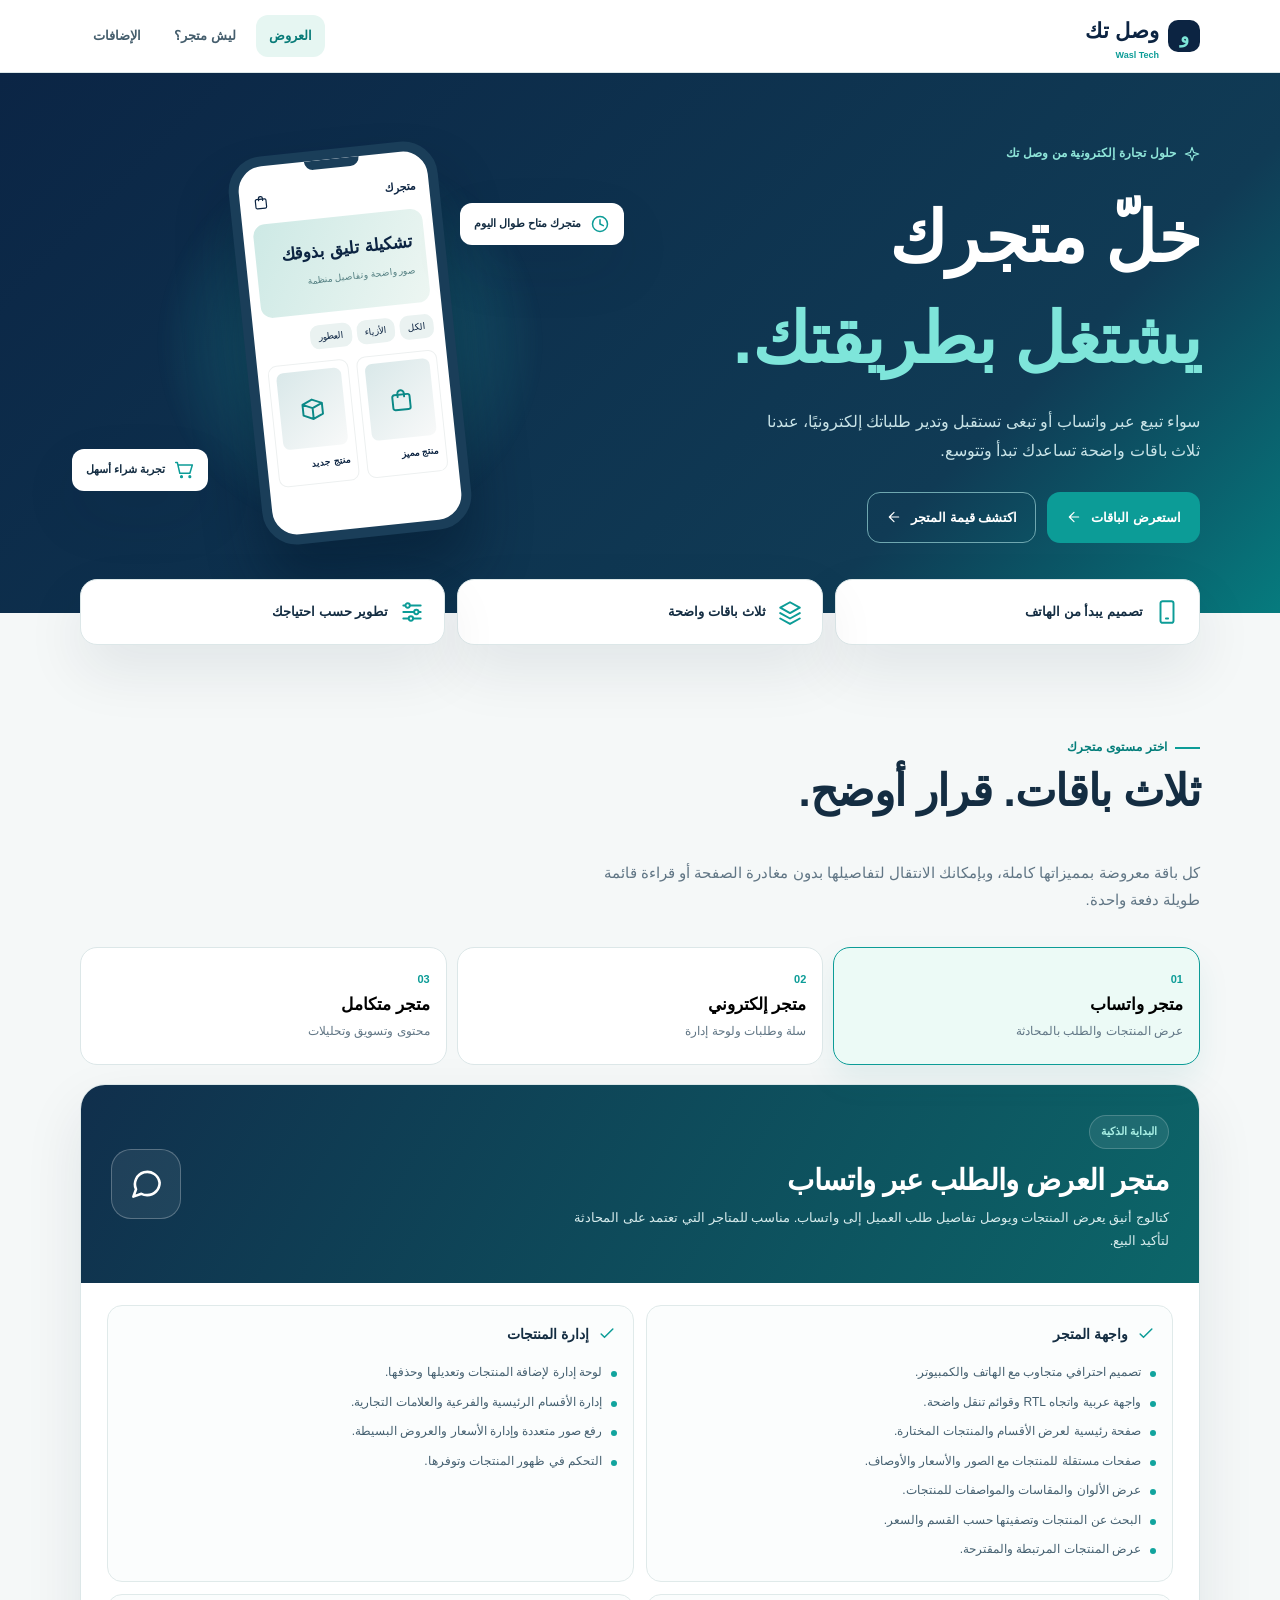
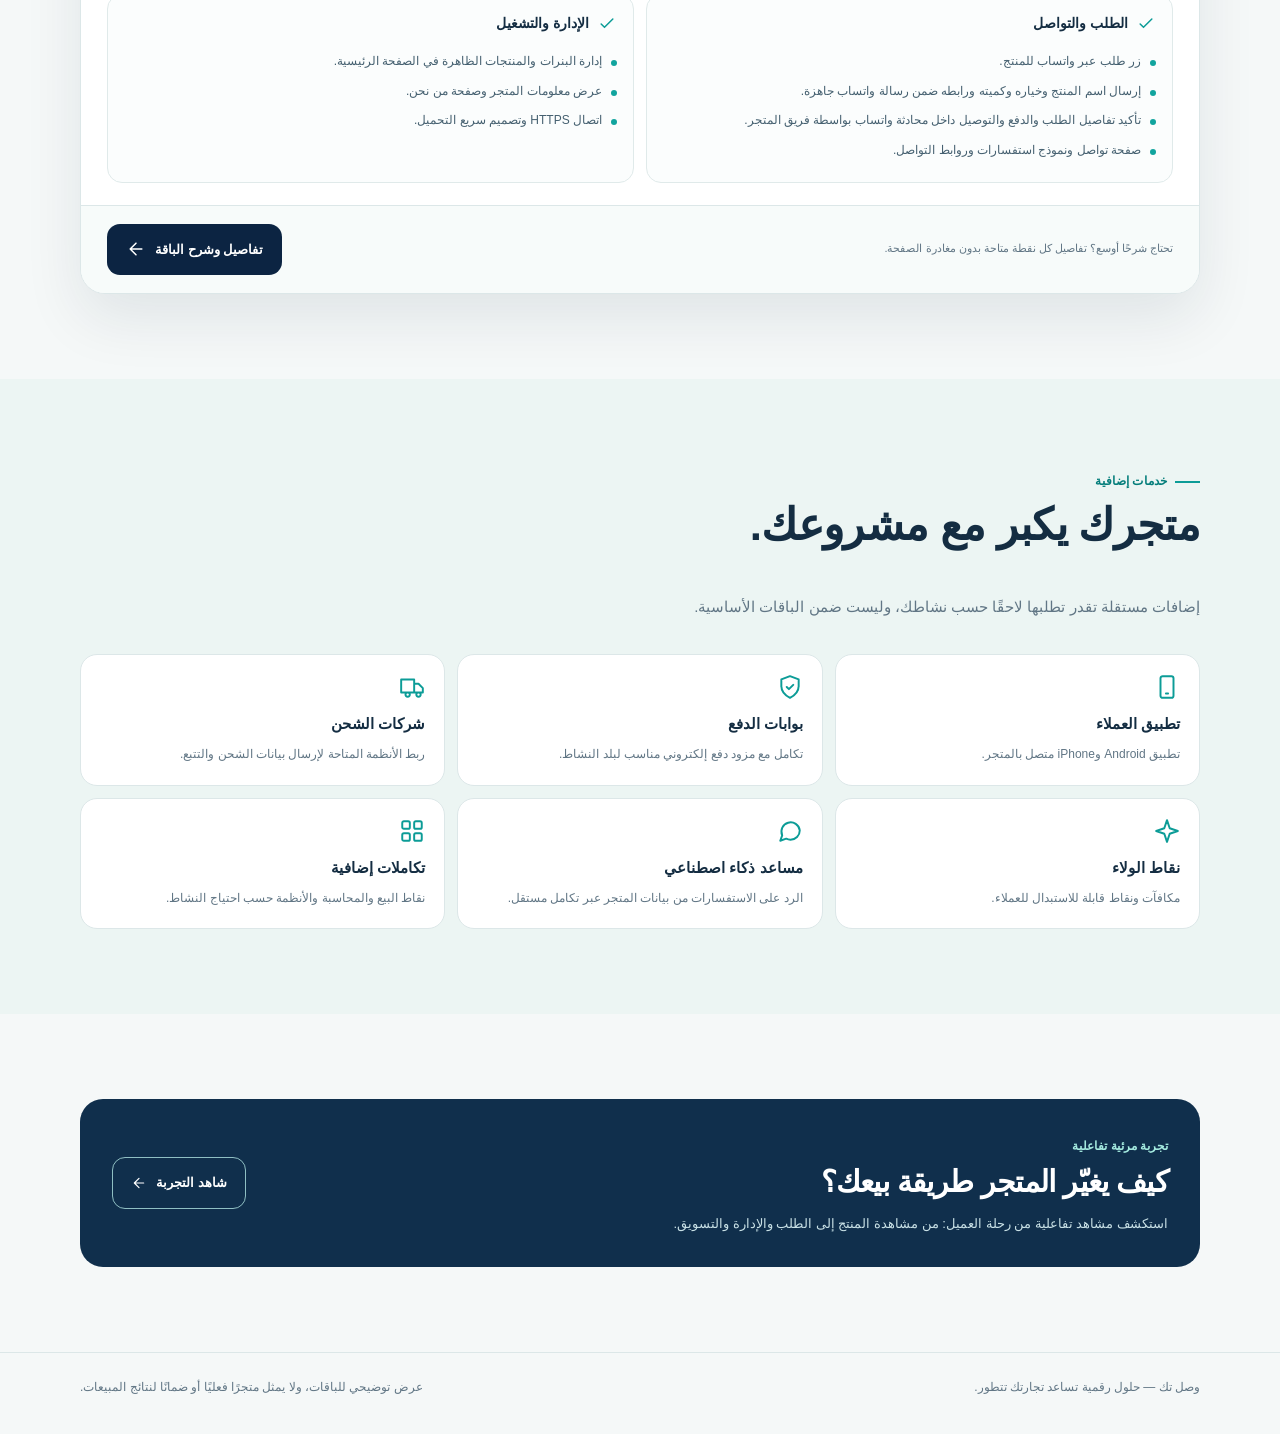
==== commit b98abbcf: "fix: restore original offers design and refine only the illustrated sales presentation" ====
--- a/عروض-المتاجر/landing/index.html
+++ b/عروض-المتاجر/landing/index.html
@@ -1,20 +1,81 @@
-<!doctype html>
-<html lang="ar" dir="rtl">
-<head><meta charset="utf-8"><meta name="viewport" content="width=device-width,initial-scale=1"><meta name="theme-color" content="#14305f"><title>متجرك يبيع بطريقتك | تجربة وعروض وصل تك</title><meta name="description" content="عِش تجربة متجرك قبل أن تبدأ: اكتشف فائدته، جرّب رحلة الشراء وإدارة الطلبات، وقارن باقات واتساب والمتجر الإلكتروني والمتجر المتكامل."><link rel="stylesheet" href="assets/story.css"><script src="assets/packages.js" defer></script><script src="assets/story.js" defer></script></head>
-<body>
-<a class="skip" href="#value">تجاوز إلى المحتوى</a>
-<header class="header"><div class="wrap header-row"><a class="brand" href="#" aria-label="وصل تك، بداية العرض"><span class="brand-symbol" aria-hidden="true">وَ</span><span>وصل تك<small>نبني حضورك الرقمي باحتراف</small></span></a><nav aria-label="التنقل الرئيسي"><a href="#shop">جرّب المتجر</a><a href="#offers" class="button small">قارن العروض</a></nav></div></header>
-<main>
-<section class="hero"><div class="wrap hero-grid"><div class="hero-copy"><span class="eyebrow light">متجرك القادم، أقرب مما تتخيّل</span><h1>عميلك جاهز يشتري.<br><em>خلّ الطريق واضح.</em></h1><p>منتجاتك تستحق أكثر من صور متفرقة في المحادثات. اجمعها في متجر باسمك، يسهّل على عميلك الاختيار، وعليك إدارة البيع.</p><div class="actions"><a class="button white" href="#value">شوف كيف يفرق معك</a><a class="text-link" href="#shop">عِش تجربة المتجر</a></div><div class="hero-points"><span>حضور باسمك</span><span>تصفّح طوال اليوم</span><span>طلبات أوضح</span></div></div><div class="hero-scene"><div class="scene-top"><span>اختيارات</span><small>متجرك. ذوقك. علامتك.</small><span class="scene-bag" aria-hidden="true">▢</span></div><div class="hero-product"><img src="assets/perfume.jpg" width="800" height="1000" alt="زجاجة عطر ضمن نموذج المتجر"><div class="photo-caption"><span>تفاصيل تستحق الاكتشاف</span><strong>اختيارك يبدأ من هنا.</strong></div></div><div class="scene-bottom"><span>عطر نُخبة<small>مجموعة العطور</small></span><a href="#shop" class="round-button" aria-label="استكشف المنتج">＋</a></div><div class="scene-note"><span class="checkmark">✓</span><div><b>وصل طلب جديد</b><small>المنتج والكمية والعنوان… مرتّبة.</small></div></div></div></div><div class="wrap hero-end"><span>من أول زيارة، إلى طلب جاهز للتجهيز.</span><span>اكتشف التجربة بالأسفل</span></div></section>
-<nav class="section-nav" aria-label="أقسام العرض"><div class="wrap nav-scroll"><a href="#value">ليش متجر؟</a><a href="#reach">الوصول لعملائك</a><a href="#shop">تجربة الشراء</a><a href="#manage">إدارة متجرك</a><a href="#growth">التسويق والتقارير</a><a href="#offers">العروض الثلاثة</a></div></nav>
-<section id="value" class="section"><div class="wrap"><div class="heading"><span class="eyebrow">فرق تحسّه في شغلك اليومي</span><h2>كل مرة تعيد نفس الإجابة،<br>في طريقة أسهل للبيع.</h2><p>«بكم؟ متوفر؟ كيف أطلب؟» أسئلة طبيعية. المتجر يضع إجاباتها أمام العميل، ويترك لك وقتًا للاهتمام بالطلب وخدمة العميل.</p></div><div class="value-layout"><div class="choice-list" role="tablist" aria-label="أثر المتجر على نشاطك" aria-orientation="vertical"><button role="tab" id="benefit-time" aria-selected="true" aria-controls="benefit-panel" data-benefit="time"><span>منتجاتك متاحة، حتى بعد الدوام</span><small>العميل يختار في الوقت الذي يناسبه.</small></button><button role="tab" id="benefit-order" aria-selected="false" aria-controls="benefit-panel" tabindex="-1" data-benefit="order"><span>تفاصيل واضحة من أول زيارة</span><small>صور وأسعار وخيارات في مكان واحد.</small></button><button role="tab" id="benefit-brand" aria-selected="false" aria-controls="benefit-panel" tabindex="-1" data-benefit="brand"><span>اسمك يبقى في ذاكرة العميل</span><small>رابط واحد يجمع منتجاتك وهويتك.</small></button><button role="tab" id="benefit-data" aria-selected="false" aria-controls="benefit-panel" tabindex="-1" data-benefit="data"><span>معلومات تساعدك تفهم تجارتك</span><small>اعرف ما يُطلب ومن يعود للشراء.</small></button></div><div class="benefit-stage" id="benefit-panel" role="tabpanel" aria-labelledby="benefit-time"></div></div></div></section>
-<section class="section reach-section" id="reach"><div class="wrap split"><div class="section-copy"><span class="eyebrow">قبل ما يشتري، لازم يلقاك</span><h2>كل طريق لعميلك،<br>يوصل إلى متجرك.</h2><p>بدل ما ينتهي الإعلان بسؤال في الخاص، وجّه العميل إلى المنتج نفسه: يشوفه، يفهم تفاصيله، ويبدأ طلبه.</p><div class="tabs" role="tablist" aria-label="طرق وصول العميل"><button role="tab" data-reach="social" aria-selected="true">روابطك وإعلاناتك</button><button role="tab" data-reach="google" aria-selected="false" tabindex="-1">بحث Google</button><button role="tab" data-reach="ai" aria-selected="false" tabindex="-1">الذكاء الاصطناعي</button></div><p class="fine" id="reach-explain"></p></div><div class="reach-demo" id="reach-panel" role="tabpanel"></div></div></section>
-<section id="shop" class="section shop-section"><div class="wrap"><div class="heading centered"><span class="eyebrow">الآن، جرّب كأنك العميل</span><h2>من «عجبني» إلى «وصل طلبي».</h2><p>اختر منتجًا، راجع سلتك، وأكمل طلبك بخطوات واضحة.</p></div><div class="mode-row"><span>كيف يستقبل متجرك الطلب؟</span><div class="segmented" role="group" aria-label="طريقة الطلب"><button data-mode="online" aria-pressed="true">طلب إلكتروني</button><button data-mode="whatsapp" aria-pressed="false">طلب عبر واتساب</button></div></div><div class="experience"><div class="journey-head"><div><span class="demo-label">متجر تجريبي</span><strong>اختيارات</strong></div><div class="journey-actions"><button class="quiet" id="shop-home">المنتجات</button><button class="cart-button" id="cart-open">السلة <span id="cart-count">0</span></button></div></div><div class="journey-steps" aria-label="مراحل طلبك" id="journey-steps"></div><div id="store-view" class="store-view"></div><div class="experience-insight"><span class="insight-icon" aria-hidden="true">✓</span><p id="store-insight"></p></div></div><p class="demo-foot">تجربة توضيحية بأسعار وبيانات افتراضية. لا تُرسل طلبات أو مدفوعات حقيقية.</p></div></section>
-<section id="manage" class="section"><div class="wrap"><div class="split management-intro"><div><span class="eyebrow">هذا ما يحدث خلف المتجر</span><h2>الطلب وصل.<br>والباقي صار أوضح.</h2></div><p>العميل يشوف واجهة سهلة. وأنت تشوف تفاصيل تساعدك تنفّذ طلبه: ماذا اشترى؟ أين يوصل؟ وهل تم الدفع؟ جرّب إدارة الطلب الذي أنشأته.</p></div><div class="admin-shell"><div class="admin-top"><strong>لوحة متجرك</strong><span class="demo-label">نموذج إدارة · الباقتان الثانية والثالثة</span></div><div class="tabs admin-tabs" role="tablist" aria-label="إدارة المتجر"><button role="tab" data-admin="orders" aria-selected="true">الطلبات</button><button role="tab" data-admin="stock" aria-selected="false" tabindex="-1">المنتجات والمخزون</button><button role="tab" data-admin="customers" aria-selected="false" tabindex="-1">العملاء</button><button role="tab" data-admin="payments" aria-selected="false" tabindex="-1">المدفوعات والفواتير</button></div><div id="admin-panel" role="tabpanel" class="admin-panel"></div></div><div class="support-strip"><div><b>كل موظف يعرف دوره</b><span>صلاحيات لإدارة الطلبات والمنتجات حسب مسؤوليته.</span></div><div><b>العميل يظل على اطلاع</b><span>تأكيد الطلب وتحديث حالته عبر الإشعارات.</span></div><div><b>بياناتك تستحق الاهتمام</b><span>حماية للحسابات ونسخ احتياطي ضمن إعداد المتجر.</span></div></div></div></section>
-<section id="growth" class="section growth-section"><div class="wrap"><div class="heading"><span class="eyebrow">بعد إطلاق المتجر، تبدأ فرص تطويره</span><h2>اعرض بذكاء.<br>وافهم ما يحرّك مبيعاتك.</h2><p>العرض يجذب الانتباه، والمحتوى يجيب عن الأسئلة، والتقارير تساعدك تختار خطوتك التالية.</p></div><div class="growth-layout"><div class="tabs vertical-tabs" role="tablist" aria-label="أدوات تطوير المتجر" aria-orientation="vertical"><button role="tab" data-growth="campaign" aria-selected="true">العروض والكوبونات<small>شجّع العميل على إكمال اختياره</small></button><button role="tab" data-growth="content" aria-selected="false" tabindex="-1">المحتوى والثقة<small>جاوب عن الأسئلة قبل تردد العميل</small></button><button role="tab" data-growth="reports" aria-selected="false" tabindex="-1">التقارير والقرارات<small>اعرف أين تركز جهدك</small></button></div><div class="growth-panel" id="growth-panel" role="tabpanel"></div></div></div></section>
-<section id="offers" class="section offers-section"><div class="wrap"><div class="heading centered"><span class="eyebrow">اختر طريقة البيع المناسبة لك</span><h2>نفس الطموح.<br>ثلاث بدايات مختلفة.</h2><p>ابدأ مما يحتاجه نشاطك اليوم. الفرق الأساسي: أين يتم تأكيد الطلب، وكيف تديره، وما الأدوات التي تحتاجها للنمو.</p></div><div class="offer-cards"><article class="offer-card"><span class="eyebrow">لمن يفضّل البيع بالمحادثة</span><h3>متجر واتساب</h3><p>خلّ العميل يتصفح بنفسه، ويجيك واتساب وهو عارف ماذا يريد.</p><div class="offer-result">منتج يختاره العميل<br><b>ومحادثة تكمل البيع.</b></div><ul><li>واجهة وأقسام وصفحات منتجات</li><li>لوحة لإدارة الكتالوج والبنرات</li><li>رسالة جاهزة بالمنتج والخيار والكمية</li></ul><p class="scope">التأكيد والدفع والتوصيل تُرتّب في واتساب. لا يشمل نظام طلبات إلكتروني.</p><button class="button outline" data-select-pack="0">شوف مميزات متجر واتساب</button></article><article class="offer-card featured"><span class="eyebrow">لمن يحتاج استقبال الطلب وإدارته</span><h3>متجر إلكتروني</h3><p>رحلة شراء كاملة للعميل، ولوحة تجمع الطلبات والمخزون والعملاء لك.</p><div class="offer-result">من السلة إلى التوصيل<br><b>كل طلب له مسار واضح.</b></div><ul><li>سلة وطلب إلكتروني وتتبع للحالة</li><li>إدارة المنتجات والمخزون والعملاء</li><li>دفع عند الاستلام وتحويل بنكي</li><li>كوبونات وتقارير وصلاحيات موظفين</li></ul><p class="scope">مناسب لتشغيل البيع اليومي. بوابة الدفع الإلكتروني إضافة مستقلة.</p><button class="button" data-select-pack="1">شوف مميزات المتجر الإلكتروني</button></article><article class="offer-card"><span class="eyebrow">لمن يريد أدوات أوسع للنمو</span><h3>متجر متكامل</h3><p>كل أساسيات البيع والإدارة، مع تحكم أوسع بالمحتوى والظهور الرقمي.</p><div class="offer-result">متجر تبيع فيه وتطوّره<br><b>بالمحتوى والبيانات.</b></div><ul><li>مميزات المتجر الإلكتروني</li><li>مدونة وإدارة أوسع للصفحات والقوائم</li><li>تهيئة البحث والبيانات المنظمة</li><li>ربط أدوات Google للبحث والتحليل</li></ul><p class="scope">للنشاط الذي يحتاج إدارة حضوره ومحتواه، بجانب عمليات البيع.</p><button class="button outline" data-select-pack="2">شوف مميزات المتجر المتكامل</button></article></div><div class="compare-wrap"><table class="compare"><caption>الاختلافات التي تساعدك تقرر</caption><thead><tr><th scope="col">احتياج نشاطك</th><th scope="col">واتساب</th><th scope="col">إلكتروني</th><th scope="col">متكامل</th></tr></thead><tbody><tr><th scope="row">عرض المنتجات وإدارتها</th><td>يشمل</td><td>يشمل</td><td>يشمل</td></tr><tr><th scope="row">تأكيد الطلب</th><td>بالمحادثة</td><td>داخل المتجر</td><td>داخل المتجر</td></tr><tr><th scope="row">طلبات ومخزون ومدفوعات</th><td>إدارة البيع خارج الموقع</td><td>يشمل</td><td>يشمل</td></tr><tr><th scope="row">مدونة وإدارة محتوى موسعة</th><td>صفحات تعريفية</td><td>صفحات أساسية</td><td>يشمل</td></tr><tr><th scope="row">تهيئة بحث وربط أدوات Google</th><td>حسب النطاق المتفق عليه</td><td>حسب النطاق المتفق عليه</td><td>يشمل</td></tr><tr><th scope="row">تطبيق أو بوابة دفع أو ربط شحن</th><td colspan="3">إضافات مستقلة تُحدد حسب نشاطك وبلد التشغيل</td></tr></tbody></table></div><div class="package-detail" id="package-detail" hidden><div class="detail-title"><div><span class="eyebrow">المميزات الكاملة حسب الباقة</span><h3 id="package-title"></h3></div><button class="quiet" id="close-package">إخفاء التفاصيل</button></div><label class="feature-search">ابحث عن ميزة<input type="search" id="feature-search" placeholder="مثل: المخزون، الفواتير، الموظفين"></label><div id="package-features"></div><p id="feature-empty" hidden>لا توجد ميزة مطابقة في هذه الباقة. جرّب كلمة أخرى.</p><button class="button" id="choose-package">جهّز ملخص هذه الباقة</button></div><div class="addons"><h3>ومتجرك يقدر يتوسع معك.</h3><p>تطبيق للعملاء، بوابة دفع إلكتروني، ربط شركة شحن، نقاط ولاء، مساعد ذكاء اصطناعي، أو ربط محاسبي. تُدرس وتُسعّر كإضافات مستقلة.</p></div></div></section>
-<section class="section faq-section"><div class="wrap faq-layout"><div><span class="eyebrow">قبل ما تختار</span><h2>أسئلة في محلّها.</h2><p>الاختيار يبدأ من طريقة شغلك، ثم نحدد التفاصيل المناسبة لك.</p></div><div class="faq"><details><summary>عندي إنستغرام وواتساب، ليش أحتاج متجر؟</summary><p>حساباتك تجذب الانتباه وتفتح المحادثة. المتجر يجمع المنتجات وأسعارها وخياراتها في رابط تستطيع إرساله من أي قناة. يختار العميل بنفسه، ثم يطلب إلكترونيًا أو يكمل معك في واتساب حسب الباقة.</p></details><details><summary>هل المتجر يبيع وأنا غير متواجد؟</summary><p>يمكن للعميل تصفح المنتجات طوال اليوم. في الباقتين الثانية والثالثة يستطيع تسجيل طلبه دون انتظار ردك، ثم تتولى أنت أو فريقك التأكيد والتجهيز حسب أوقات عملكم. في باقة واتساب يرسل اختياره وينتظر تأكيد الفريق.</p></details><details><summary>كيف يجمع بيانات العملاء، وكيف تفيدني؟</summary><p>في الطلب الإلكتروني، يدخل العميل اسمه ورقم التواصل وعنوانه اللازم للتوصيل. ترتبط هذه البيانات بطلبه وسجل مشترياته، فتسهل الخدمة والمتابعة وفهم المنتجات المطلوبة. الاشتراك في الرسائل التسويقية يحتاج موافقته؛ التصفح وحده لا يعطيك رقم هاتفه.</p></details><details><summary>هل الدفع الإلكتروني والتطبيق ضمن الباقات؟</summary><p>الدفع عند الاستلام والتحويل البنكي ضمن الباقتين الثانية والثالثة. بوابات الدفع الإلكتروني والتطبيقات وربط شركات الشحن إضافات مستقلة، وتوافرها يعتمد على مزودي الخدمة وبلد النشاط.</p></details><details><summary>هل المتجر يضمن المبيعات أو الظهور في البحث؟</summary><p>المتجر يهيئ طريقًا أوضح للشراء. النتائج تعتمد كذلك على المنتجات والأسعار والخدمة والتسويق. تهيئة المحتوى تساعد محركات البحث والمساعدات الذكية على فهمه، ولا تضمن ترتيبًا أو إدراجًا محددًا.</p></details><details><summary>كم التكلفة، وأي باقة أختار؟</summary><p>إذا تؤكد مبيعاتك بالمحادثة، ابدأ بمتجر واتساب. إذا تحتاج سلة وطلبات ومخزونًا، اختر المتجر الإلكتروني. إذا تحتاج كذلك محتوى وظهورًا رقميًا أوسع، راجع المتجر المتكامل. يحدد السعر بعد معرفة عدد المنتجات والخيارات والتكاملات ونطاق العمل.</p></details></div></div></section>
-<section class="closing"><div class="wrap"><span class="eyebrow light">وصل تك</span><h2>منتجاتك موجودة.<br>خلّ تجربة شرائها تليق بها.</h2><p>اختر الباقة الأقرب لاحتياجك، ونبدأ من طريقة بيعك أنت.</p><a href="#offers" class="button white">اختر بداية متجرك</a></div></section>
-</main><footer class="wrap footer"><span>وصل تك · نبني حضورك الرقمي باحتراف</span><a href="https://www.wasl-tech.com" target="_blank" rel="noopener">موقع وصل تك</a></footer>
-<dialog id="brief-dialog" aria-labelledby="brief-title"><button class="dialog-close quiet" aria-label="إغلاق الملخص">إغلاق ×</button><span class="eyebrow">بداية الحديث عن متجرك</span><h2 id="brief-title">ملخص احتياجك</h2><p>انسخ الملخص وأرسله لفريق وصل تك لتحديد النطاق والتكلفة.</p><label>ما نشاطك؟<input id="business-name" placeholder="مثل: متجر عطور وملابس"></label><label>الباقة المختارة<input id="brief-pack" readonly></label><label>ماذا تحتاج إضافة؟<textarea id="brief-extras" placeholder="عدد المنتجات التقريبي، البلد، أو أي ربط تحتاجه"></textarea></label><button id="copy-brief" class="button">انسخ ملخص احتياجي</button><p id="copy-status" role="status"></p><pre id="brief-fallback" hidden></pre></dialog><div id="toast" class="toast" role="status" aria-live="polite"></div>
-</body></html>
+<!doctype html><html lang="ar" dir="rtl"><head><meta charset="utf-8"><meta name="viewport" content="width=device-width,initial-scale=1"><meta name="theme-color" content="#0c2442"><meta name="description" content="عروض المتاجر الإلكترونية من وصل تك وتجربة توضيحية تفاعلية لأسلوب البيع الرقمي."><title>عروض المتاجر الإلكترونية | وصل تك</title><style>
+:root{--navy:#0c2442;--deep:#08172e;--teal:#0c9c97;--mint:#ccf7e9;--paper:#fff;--bg:#f5f8f8;--text:#142d42;--muted:#617685;--line:#dce7e8;--gold:#f2d9a9;--shadow:0 24px 60px rgba(8,35,57,.09)}*{box-sizing:border-box}html{scroll-behavior:smooth;scroll-padding-top:88px}body{margin:0;background:var(--bg);color:var(--text);font-family:Tahoma,Arial,sans-serif;direction:rtl;line-height:1.8}button,input{font:inherit}button,a{-webkit-tap-highlight-color:transparent}button{cursor:pointer}a{text-decoration:none;color:inherit}.container{width:min(1120px,calc(100% - 38px));margin:auto}.icon{width:20px;height:20px;display:inline-block;fill:none;stroke:currentColor;stroke-width:1.8;stroke-linecap:round;stroke-linejoin:round;flex:none;vertical-align:middle}.icon.sm{width:16px;height:16px}.icon.lg{width:26px;height:26px}.topbar{position:sticky;top:0;z-index:40;background:rgba(255,255,255,.93);backdrop-filter:blur(18px);border-bottom:1px solid var(--line)}.topline{height:72px;display:flex;align-items:center;justify-content:space-between;gap:15px}.brand{display:flex;align-items:center;gap:9px;font-size:21px;font-weight:900;white-space:nowrap;color:var(--navy)}.brand-mark{width:32px;height:32px;display:grid;place-items:center;border-radius:10px;background:var(--navy);color:#7de5d7;font:bold 19px Arial}.brand small{font-size:9px;font-weight:700;color:var(--teal);display:block;line-height:1.2}.nav{display:flex;gap:7px;align-items:center}.nav a{padding:9px 13px;border-radius:12px;font-size:13px;font-weight:800;color:#455e6d}.nav a:hover,.nav a.active{background:#e6f6f2;color:#087b78}.btn{display:inline-flex;align-items:center;justify-content:center;gap:9px;padding:13px 18px;border:1px solid transparent;border-radius:13px;font-size:13px;font-weight:900;transition:transform .2s,background .2s,color .2s;min-height:46px}.btn:hover{transform:translateY(-2px)}.primary{background:var(--teal);color:white}.dark{background:var(--navy);color:white}.outline{border-color:#c9dedd;background:#fff;color:var(--navy)}.ghost{background:#e7f5f2;color:#086963}.overline{display:inline-flex;gap:8px;align-items:center;color:#057e7b;font-size:12px;font-weight:900;letter-spacing:.1px}.overline .line{height:2px;width:25px;background:var(--teal)}h1,h2,h3,h4,p{margin-top:0}h1,h2,h3{letter-spacing:-.7px;line-height:1.45}h1{font-size:clamp(35px,6vw,70px)}h2{font-size:clamp(26px,4vw,44px)}h3{font-size:21px}.muted{color:var(--muted)}.section{padding:85px 0}.sect-head{max-width:730px;margin-bottom:34px}.sect-head p{color:var(--muted);font-size:15px;max-width:620px}.soft{background:#ecf5f3}.eyebrow{font-size:12px;font-weight:800;color:var(--teal)}.divider{height:1px;background:var(--line);margin:20px 0}.footer{border-top:1px solid var(--line);padding:24px 0 35px;color:var(--muted);font-size:12px}.footer-inner{display:flex;justify-content:space-between;gap:15px;flex-wrap:wrap}.chip{display:inline-flex;align-items:center;gap:6px;padding:6px 11px;border:1px solid #cbe9e2;border-radius:50px;background:#f0fcf9;color:#14766e;font-weight:800;font-size:11px}.center{text-align:center}.sr-only{position:absolute;width:1px;height:1px;overflow:hidden;clip:rect(0,0,0,0)}:focus-visible{outline:3px solid #1b9e9a;outline-offset:3px}@media(max-width:680px){.topline{height:64px}.brand{font-size:17px}.brand-mark{width:29px;height:29px}.nav{gap:0}.nav a{padding:9px;font-size:11px}.nav a.nav-extra{display:none}.section{padding:60px 0}.container{width:min(100% - 28px,1120px)}.btn{min-height:43px;padding:11px 13px}}
+
+.hero{background:linear-gradient(135deg,#0b2545,#103b55 74%,#067b7e);color:#fff;overflow:hidden}.hero-grid{display:grid;grid-template-columns:1fr 1fr;align-items:center;gap:40px;min-height:540px;padding:70px 0}.hero h1{margin:16px 0 17px}.hero h1 em{font-style:normal;color:#7ee5da}.hero p{max-width:465px;color:#c8e3e7;font-size:16px}.hero-actions{display:flex;flex-wrap:wrap;gap:11px;margin-top:26px}.hero .outline{background:transparent;border-color:#6fa7b0;color:#fff}.hero-art{position:relative;min-height:350px;display:grid;place-items:center}.orb{position:absolute;width:390px;height:390px;border-radius:50%;background:radial-gradient(circle,#24a2a68a,transparent 69%);filter:blur(4px)}.demo-phone{position:relative;width:210px;height:390px;border:10px solid #1a3e59;border-radius:35px;background:#fff;color:var(--navy);box-shadow:0 40px 55px #00152870;transform:rotate(-6deg);overflow:hidden;animation:floaty 7s ease-in-out infinite}.demo-phone:before{content:'';position:absolute;top:0;width:55px;height:9px;left:calc(50% - 27px);background:#1a3e59;border-radius:0 0 9px 9px}.demo-head{display:flex;align-items:center;justify-content:space-between;font-size:11px;font-weight:900;padding:26px 13px 12px}.demo-banner{background:linear-gradient(120deg,#cde9e5,#edf6f2);margin:0 10px;border-radius:12px;padding:20px 12px;min-height:90px}.demo-banner strong{display:block;font-size:17px;line-height:1.5}.demo-banner small{color:#527e80;font-size:9px}.demo-pills{display:flex;gap:5px;padding:12px 10px}.demo-pills span{font-size:9px;padding:4px 8px;border-radius:9px;background:#eaf2f1}.demo-products{display:grid;grid-template-columns:1fr 1fr;gap:8px;padding:0 10px}.demo-prod{border:1px solid #edf0f0;border-radius:9px;padding:7px}.demo-prod .art{height:77px;border-radius:7px;background:linear-gradient(140deg,#d9e8e9,#f8f9f9);display:grid;place-items:center;color:#0b8987}.demo-prod strong{font-size:9px}.floating-note{position:absolute;z-index:2;display:flex;align-items:center;gap:9px;background:white;border-radius:12px;padding:11px 14px;color:var(--text);font-size:11px;font-weight:900;box-shadow:var(--shadow)}.n1{right:-4px;top:55px}.n2{left:-8px;bottom:47px}.floating-note .icon{color:var(--teal)}@keyframes floaty{50%{transform:rotate(-3deg) translateY(-10px)}}
+.intro-strip{display:grid;grid-template-columns:repeat(3,1fr);gap:12px;margin-top:-34px;position:relative;z-index:2}.intro-strip article{padding:19px;background:#fff;border:1px solid var(--line);border-radius:17px;box-shadow:var(--shadow);display:flex;gap:11px;align-items:center;font-size:13px;font-weight:900}.intro-strip .icon{color:var(--teal)}
+.pack-picker{display:grid;grid-template-columns:repeat(3,1fr);gap:10px;margin-bottom:19px}.pick{background:#fff;border:1.5px solid var(--line);border-radius:17px;padding:18px 16px;text-align:right;transition:.2s;min-height:118px;display:flex;flex-direction:column;justify-content:center}.pick strong{font-size:17px}.pick small{color:var(--muted);font-size:12px}.pick.active{border-color:var(--teal);background:#ecfaf6;box-shadow:0 15px 32px #0b827a16}.pick .index{font-weight:900;color:var(--teal);font-size:11px}.package-shell{background:#fff;border:1px solid var(--line);border-radius:25px;box-shadow:var(--shadow);overflow:hidden}.package-top{background:linear-gradient(120deg,#102f4c,#0c6669);color:#fff;padding:30px;display:flex;justify-content:space-between;gap:25px;align-items:center}.package-top h3{font-size:29px;margin:10px 0 5px}.package-top p{color:#d6ebec;max-width:610px;font-size:13px;margin:0}.package-top .chip{background:#ffffff14;color:#a8eee4;border-color:#ffffff30}.package-top .symbol{width:70px;height:70px;border:1px solid #ffffff40;border-radius:20px;display:grid;place-items:center;background:#ffffff12}.package-top .symbol .icon{width:35px;height:35px}.package-content{padding:22px 26px}.category-grid{display:grid;grid-template-columns:repeat(2,minmax(0,1fr));gap:12px}.featuregroup{border:1px solid #e0eaea;border-radius:15px;background:#fbfdfd;padding:16px}.featuregroup h4{margin:0 0 11px;font-size:14px;display:flex;align-items:center;gap:8px}.featuregroup h4 .icon{color:var(--teal)}.featuregroup ul,.detail-box ul{padding:0;margin:0;list-style:none}.featuregroup li,.detail-box li{display:flex;align-items:flex-start;gap:9px;font-size:12px;line-height:1.8;padding:4px 0;color:#456070}.featuregroup li:before,.detail-box li:before{content:'';width:6px;height:6px;border-radius:50%;background:#11a49e;flex:none;margin-top:9px}.pack-bottom{border-top:1px solid var(--line);display:flex;gap:11px;align-items:center;justify-content:space-between;margin:22px -26px -22px;padding:18px 26px;background:#f7fbfa}.pack-bottom small{color:var(--muted);font-size:11px}.detail-panel{margin-top:22px;border:1px solid var(--line);border-radius:22px;background:white;overflow:hidden;scroll-margin-top:90px}.detail-panel[hidden]{display:none}.detail-head{padding:24px;border-bottom:1px solid var(--line);display:flex;justify-content:space-between;gap:12px;align-items:center}.detail-head h3{margin:6px 0 0}.accordion-list{padding:12px 18px}.accordion{border-bottom:1px solid var(--line)}.accordion:last-child{border-bottom:0}.accordion button{width:100%;border:0;background:transparent;padding:14px 7px;display:flex;align-items:center;justify-content:space-between;gap:12px;text-align:right;font-weight:900;font-size:13px;color:var(--navy)}.accordion button .icon{transition:transform .2s}.accordion button[aria-expanded="true"] .icon{transform:rotate(180deg)}.detail-box{padding:0 10px 15px;display:none}.accordion button[aria-expanded="true"]+.detail-box{display:block}.detail-box li{font-size:13px;padding:6px 0}.addons-grid{display:grid;grid-template-columns:repeat(3,1fr);gap:12px}.addon{background:#fff;border:1px solid var(--line);padding:19px;border-radius:17px}.addon .icon{color:var(--teal);margin-bottom:10px}.addon strong{display:block;font-size:15px}.addon p{font-size:12px;color:var(--muted);margin:7px 0 0}.story-promo{background:#102f4c;color:white;border-radius:23px;padding:32px;display:flex;align-items:center;justify-content:space-between;gap:20px}.story-promo h2{font-size:30px;margin:0 0 8px}.story-promo p{color:#c9e1e6;margin:0;max-width:580px;font-size:13px}.story-promo .outline{background:transparent;color:white;border-color:#8fbfc3}
+@media(max-width:760px){.hero-grid{grid-template-columns:1fr;gap:4px;padding:55px 0 27px;min-height:0}.hero h1{font-size:43px}.hero-art{min-height:320px}.demo-phone{width:175px;height:320px;border-width:7px}.demo-prod .art{height:45px}.demo-banner{min-height:70px;padding:13px}.intro-strip{grid-template-columns:1fr;gap:8px;margin-top:-9px}.intro-strip article{padding:11px 15px}.pack-picker{gap:6px}.pick{padding:11px 9px;min-height:100px;border-radius:12px}.pick strong{font-size:12px}.pick small{font-size:10px;line-height:1.5;margin-top:4px}.package-top{padding:22px}.package-top h3{font-size:23px}.package-top .symbol{width:49px;height:49px;flex:none}.package-top .symbol .icon{width:25px}.package-content{padding:15px}.category-grid{grid-template-columns:1fr}.pack-bottom{margin:16px -15px -15px;padding:14px 15px;align-items:stretch;flex-direction:column}.featuregroup{padding:14px}.addons-grid{grid-template-columns:1fr 1fr}.story-promo{flex-direction:column;align-items:flex-start;padding:25px}.n1{right:0}.n2{left:0}}@media(max-width:420px){.addons-grid{grid-template-columns:1fr}.hero-actions .btn{flex:1}.pick strong{font-size:11px}}
+@media(prefers-reduced-motion:reduce){*,*:before,*:after{animation:none!important;scroll-behavior:auto!important;transition:none!important}}
+</style></head><body><svg aria-hidden="true" xmlns="http://www.w3.org/2000/svg" style="position:absolute;width:0;height:0;overflow:hidden"><symbol id="i-arrow" viewBox="0 0 24 24"><path d="M19 12H5m7-7-7 7 7 7"/></symbol><symbol id="i-grid" viewBox="0 0 24 24"><rect x="3" y="3" width="7" height="7" rx="1.5"/><rect x="14" y="3" width="7" height="7" rx="1.5"/><rect x="3" y="14" width="7" height="7" rx="1.5"/><rect x="14" y="14" width="7" height="7" rx="1.5"/></symbol><symbol id="i-check" viewBox="0 0 24 24"><path d="m5 12 4 4 10-10"/></symbol><symbol id="i-cart" viewBox="0 0 24 24"><circle cx="9" cy="20" r="1"/><circle cx="19" cy="20" r="1"/><path d="M2 3h2l3 13h12l3-10H5"/></symbol><symbol id="i-bag" viewBox="0 0 24 24"><rect x="4" y="7" width="16" height="14" rx="2"/><path d="M9 9V6a3 3 0 0 1 6 0v3"/></symbol><symbol id="i-chat" viewBox="0 0 24 24"><path d="M21 11.5a8.5 8.5 0 0 1-8.5 8.5 9 9 0 0 1-4-.9L3 21l1.8-5A8.5 8.5 0 1 1 21 11.5Z"/></symbol><symbol id="i-chart" viewBox="0 0 24 24"><path d="M3 20h18M6 16v-5m6 5V5m6 11V9"/></symbol><symbol id="i-menu" viewBox="0 0 24 24"><path d="M4 7h16M4 12h16M4 17h16"/></symbol><symbol id="i-chevron" viewBox="0 0 24 24"><path d="m7 10 5 5 5-5"/></symbol><symbol id="i-search" viewBox="0 0 24 24"><circle cx="11" cy="11" r="7"/><path d="m16 16 5 5"/></symbol><symbol id="i-spark" viewBox="0 0 24 24"><path d="m12 2 2.5 7.5L22 12l-7.5 2.5L12 22l-2.5-7.5L2 12l7.5-2.5Z"/></symbol><symbol id="i-box" viewBox="0 0 24 24"><path d="m3 7 9-4 9 4v10l-9 4-9-4Z M3 7l9 4 9-4M12 11v10"/></symbol><symbol id="i-truck" viewBox="0 0 24 24"><path d="M2 5h12v12H2zM14 9h4l4 4v4h-8M6 19a2 2 0 1 0 4 0 2 2 0 0 0-4 0m10 0a2 2 0 1 0 4 0 2 2 0 0 0-4 0"/></symbol><symbol id="i-clock" viewBox="0 0 24 24"><circle cx="12" cy="12" r="9"/><path d="M12 7v5l4 2"/></symbol><symbol id="i-globe" viewBox="0 0 24 24"><circle cx="12" cy="12" r="9"/><path d="M3 12h18M12 3c5 5 5 13 0 18M12 3c-5 5-5-13 0-18"/></symbol><symbol id="i-phone" viewBox="0 0 24 24"><rect x="6" y="2" width="12" height="20" rx="2"/><path d="M11 18h2"/></symbol><symbol id="i-shield" viewBox="0 0 24 24"><path d="M12 2 4 5v6c0 5 4 9 8 11 4-2 8-6 8-11V5Z"/><path d="m9 12 2 2 4-4"/></symbol><symbol id="i-sliders" viewBox="0 0 24 24"><path d="M4 6h16M4 12h16M4 18h16"/><circle cx="8" cy="6" r="2" fill="var(--paper)"/><circle cx="16" cy="12" r="2" fill="var(--paper)"/><circle cx="11" cy="18" r="2" fill="var(--paper)"/></symbol><symbol id="i-store" viewBox="0 0 24 24"><path d="M3 10 5 3h14l2 7-2 3v8H5v-8l-2-3ZM3 10h18M9 21v-7h6v7"/></symbol><symbol id="i-layers" viewBox="0 0 24 24"><path d="m12 3 9 5-9 5-9-5 9-5Zm-9 10 9 5 9-5M3 18l9 5 9-5"/></symbol></svg><header class="topbar"><div class="container topline"><a class="brand" href="./index.html" aria-label="وصل تك — العروض"><span class="brand-mark">و</span><span>وصل تك<small>Wasl Tech</small></span></a><nav class="nav" aria-label="التنقل الأساسي"><a href="./index.html#offers" class="active">العروض</a><a href="./story.html" class="">ليش متجر؟</a><a href="./index.html#addons" class="nav-extra">الإضافات</a></nav></div></header>
+<main><section class="hero"><div class="container hero-grid"><div><span class="overline" style="color:#8fe5d9"><svg class="icon sm" aria-hidden="true"><use href="#i-spark"></use></svg> حلول تجارة إلكترونية من وصل تك</span><h1>خلّ متجرك<br><em>يشتغل بطريقتك.</em></h1><p>سواء تبيع عبر واتساب أو تبغى تستقبل وتدير طلباتك إلكترونيًا، عندنا ثلاث باقات واضحة تساعدك تبدأ وتتوسع.</p><div class="hero-actions"><a href="#offers" class="btn primary">استعرض الباقات <svg class="icon sm" aria-hidden="true"><use href="#i-arrow"></use></svg></a><a href="./story.html" class="btn outline">اكتشف قيمة المتجر <svg class="icon sm" aria-hidden="true"><use href="#i-arrow"></use></svg></a></div></div><div class="hero-art"><div class="orb"></div><div class="demo-phone"><div class="demo-head">متجرك <svg class="icon sm" aria-hidden="true"><use href="#i-bag"></use></svg></div><div class="demo-banner"><strong>تشكيلة تليق بذوقك</strong><small>صور واضحة وتفاصيل منظمة</small></div><div class="demo-pills"><span>الكل</span><span>الأزياء</span><span>العطور</span></div><div class="demo-products"><div class="demo-prod"><div class="art"><svg class="icon lg" aria-hidden="true"><use href="#i-bag"></use></svg></div><strong>منتج مميز</strong></div><div class="demo-prod"><div class="art"><svg class="icon lg" aria-hidden="true"><use href="#i-box"></use></svg></div><strong>منتج جديد</strong></div></div></div><div class="floating-note n1"><svg class="icon " aria-hidden="true"><use href="#i-clock"></use></svg> متجرك متاح طوال اليوم</div><div class="floating-note n2"><svg class="icon " aria-hidden="true"><use href="#i-cart"></use></svg> تجربة شراء أسهل</div></div></div></section>
+<div class="container intro-strip"><article><svg class="icon lg" aria-hidden="true"><use href="#i-phone"></use></svg> تصميم يبدأ من الهاتف</article><article><svg class="icon lg" aria-hidden="true"><use href="#i-layers"></use></svg> ثلاث باقات واضحة</article><article><svg class="icon lg" aria-hidden="true"><use href="#i-sliders"></use></svg> تطوير حسب احتياجك</article></div>
+<section class="section" id="offers"><div class="container"><div class="sect-head"><span class="overline"><span class="line"></span> اختر مستوى متجرك</span><h2>ثلاث باقات. قرار أوضح.</h2><p>كل باقة معروضة بمميزاتها كاملة، وبإمكانك الانتقال لتفاصيلها بدون مغادرة الصفحة أو قراءة قائمة طويلة دفعة واحدة.</p></div><div class="pack-picker" role="tablist" aria-label="باقات المتاجر"><button class="pick active" type="button" data-pack="0" role="tab" aria-selected="true"><span class="index">01</span><strong>متجر واتساب</strong><small>عرض المنتجات والطلب بالمحادثة</small></button><button class="pick" type="button" data-pack="1" role="tab" aria-selected="false"><span class="index">02</span><strong>متجر إلكتروني</strong><small>سلة وطلبات ولوحة إدارة</small></button><button class="pick" type="button" data-pack="2" role="tab" aria-selected="false"><span class="index">03</span><strong>متجر متكامل</strong><small>محتوى وتسويق وتحليلات</small></button></div><div class="package-shell" id="pack-main" aria-live="polite"></div><section class="detail-panel" id="details" hidden aria-label="تفاصيل الباقة"><div class="detail-head"><div><span class="eyebrow">تفاصيل الباقة المختارة</span><h3 id="details-name"></h3></div><button class="btn ghost" type="button" id="close-details">إغلاق <svg class="icon sm" aria-hidden="true"><use href="#i-chevron"></use></svg></button></div><div class="accordion-list" id="detail-list"></div></section></div></section>
+<section class="section soft" id="addons"><div class="container"><div class="sect-head"><span class="overline"><span class="line"></span> خدمات إضافية</span><h2>متجرك يكبر مع مشروعك.</h2><p>إضافات مستقلة تقدر تطلبها لاحقًا حسب نشاطك، وليست ضمن الباقات الأساسية.</p></div><div class="addons-grid"><article class="addon"><svg class="icon lg" aria-hidden="true"><use href="#i-phone"></use></svg><strong>تطبيق العملاء</strong><p>تطبيق Android وiPhone متصل بالمتجر.</p></article><article class="addon"><svg class="icon lg" aria-hidden="true"><use href="#i-shield"></use></svg><strong>بوابات الدفع</strong><p>تكامل مع مزود دفع إلكتروني مناسب لبلد النشاط.</p></article><article class="addon"><svg class="icon lg" aria-hidden="true"><use href="#i-truck"></use></svg><strong>شركات الشحن</strong><p>ربط الأنظمة المتاحة لإرسال بيانات الشحن والتتبع.</p></article><article class="addon"><svg class="icon lg" aria-hidden="true"><use href="#i-spark"></use></svg><strong>نقاط الولاء</strong><p>مكافآت ونقاط قابلة للاستبدال للعملاء.</p></article><article class="addon"><svg class="icon lg" aria-hidden="true"><use href="#i-chat"></use></svg><strong>مساعد ذكاء اصطناعي</strong><p>الرد على الاستفسارات من بيانات المتجر عبر تكامل مستقل.</p></article><article class="addon"><svg class="icon lg" aria-hidden="true"><use href="#i-grid"></use></svg><strong>تكاملات إضافية</strong><p>نقاط البيع والمحاسبة والأنظمة حسب احتياج النشاط.</p></article></div></div></section>
+<section class="section"><div class="container"><div class="story-promo"><div><span class="overline" style="color:#a4eadf">تجربة مرئية تفاعلية</span><h2>كيف يغيّر المتجر طريقة بيعك؟</h2><p>استكشف مشاهد تفاعلية من رحلة العميل: من مشاهدة المنتج إلى الطلب والإدارة والتسويق.</p></div><a class="btn outline" href="./story.html">شاهد التجربة <svg class="icon sm" aria-hidden="true"><use href="#i-arrow"></use></svg></a></div></div></section></main><footer class="footer"><div class="container footer-inner"><span>وصل تك — حلول رقمية تساعد تجارتك تتطور.</span><span>عرض توضيحي للباقات، ولا يمثل متجرًا فعليًا أو ضمانًا لنتائج المبيعات.</span></div></footer><script>
+const packs=[
+{name:'متجر العرض والطلب عبر واتساب',short:'متجر واتساب',tag:'البداية الذكية',desc:'كتالوج أنيق يعرض المنتجات ويوصل تفاصيل طلب العميل إلى واتساب. مناسب للمتاجر التي تعتمد على المحادثة لتأكيد البيع.',chips:['واجهة احترافية','إدارة المنتجات','طلب عبر واتساب'],groups:[
+['واجهة المتجر',['تصميم احترافي متجاوب مع الهاتف والكمبيوتر.','واجهة عربية واتجاه RTL وقوائم تنقل واضحة.','صفحة رئيسية لعرض الأقسام والمنتجات المختارة.','صفحات مستقلة للمنتجات مع الصور والأسعار والأوصاف.','عرض الألوان والمقاسات والمواصفات للمنتجات.','البحث عن المنتجات وتصفيتها حسب القسم والسعر.','عرض المنتجات المرتبطة والمقترحة.']],
+['إدارة المنتجات',['لوحة إدارة لإضافة المنتجات وتعديلها وحذفها.','إدارة الأقسام الرئيسية والفرعية والعلامات التجارية.','رفع صور متعددة وإدارة الأسعار والعروض البسيطة.','التحكم في ظهور المنتجات وتوفرها.']],
+['الطلب والتواصل',['زر طلب عبر واتساب للمنتج.','إرسال اسم المنتج وخياره وكميته ورابطه ضمن رسالة واتساب جاهزة.','تأكيد تفاصيل الطلب والدفع والتوصيل داخل محادثة واتساب بواسطة فريق المتجر.','صفحة تواصل ونموذج استفسارات وروابط التواصل.']],
+['الإدارة والتشغيل',['إدارة البنرات والمنتجات الظاهرة في الصفحة الرئيسية.','عرض معلومات المتجر وصفحة من نحن.','اتصال HTTPS وتصميم سريع التحميل.']]],details:[
+['تجربة الزائر',['تصفح الأقسام والمنتجات من واجهة عربية متجاوبة.','البحث بالاسم وتصفية المنتجات حسب القسم أو السعر.','فتح صفحة المنتج لمشاهدة الصور والسعر والوصف والمواصفات والخيارات.','الانتقال إلى منتجات مشابهة أو مرتبطة.']],
+['طريقة الطلب عبر واتساب',['يختار العميل المنتج والخيار والكمية من صفحة المنتج.','يضغط زر «اطلب عبر واتساب» لفتح محادثة مع رقم المتجر.','تحتوي الرسالة الجاهزة على اسم المنتج واللون أو المقاس والكمية ورابط المنتج.','يراجع موظف المتجر الطلب ويؤكد التوفر والسعر والتوصيل والدفع في واتساب.','لا تُنشأ طلبات قابلة للتتبع في لوحة المتجر، ولا تُحصَّل المدفوعات داخل الموقع.']],
+['إدارة الكتالوج',['إضافة المنتجات وتعديل الصور والأسعار والأوصاف.','تنظيم المنتجات في أقسام وعلامات تجارية.','إظهار أو إخفاء المنتج وتحديد توفره.','تغيير البنرات والمنتجات المميزة في الصفحة الرئيسية.']],
+['صفحات ومواصفات تشغيلية',['صفحة من نحن وصفحة تواصل مع روابط وسائل الاتصال.','نموذج للاستفسارات العامة.','عرض العروض البسيطة على المنتجات.','واجهة مهيأة للهاتف مع اتصال HTTPS وتحسين أحجام الصور.']]]},
+{name:'المتجر الإلكتروني الأساسي',short:'متجر إلكتروني',tag:'إدارة البيع بوضوح',desc:'متجر يستقبل الطلبات داخله، ويوفر سلة شراء ولوحة إدارة للمنتجات والمخزون والعملاء والفواتير.',chips:['سلة وطلبات','إدارة المخزون','فواتير وتقارير'],groups:[
+['واجهة المتجر وتجربة التسوق',['تصميم احترافي ومتجاوب مع جميع الأجهزة.','دعم اللغة العربية واتجاه RTL وواجهة سهلة الاستخدام.','عرض المنتجات ضمن أقسام وتصنيفات منظمة.','بحث سريع وفلاتر وخيارات لترتيب المنتجات.','صفحات منتجات بالصور والمواصفات وخيارات الألوان والمقاسات.','المفضلة ومقارنة المنتجات وتقييمات العملاء.','عرض المنتجات المرتبطة والعروض والتخفيضات.','مشاركة المنتجات والتواصل عبر واتساب ووسائل التواصل.','دعم تعدد العملات وفق إعدادات المتجر.']],
+['إدارة المنتجات والأقسام',['إضافة المنتجات وتعديلها وإدارتها من لوحة التحكم.','إدارة الأقسام الرئيسية والفرعية والعلامات التجارية.','إدارة الصور والأوصاف والمواصفات والخيارات.','تحديد الأسعار والتخفيضات لكل منتج.','إدارة المنتجات متعددة الألوان والمقاسات.','التحكم في توفر المنتجات وظهورها.','استيراد وتصدير بيانات المنتجات.']],
+['إدارة المخزون',['متابعة كميات المنتجات والمخزون.','تحديث الكميات تلقائيًا حسب الطلبات.','تنبيهات انخفاض المخزون والمنتجات النافدة.','تحديد الكميات المتاحة لكل منتج وخيار.']],
+['سلة التسوق وإتمام الطلب',['سلة تسوق متكاملة مع تعديل الكميات والمنتجات.','احتساب الأسعار والخصومات ورسوم التوصيل.','إتمام الطلب بخطوات واضحة ومبسطة.','إمكانية الشراء دون إنشاء حساب.','اختيار عنوان التوصيل وطريقة الدفع والشحن.','تأكيد الطلب وإصدار رقم مرجعي للمتابعة.']],
+['إدارة الطلبات والمبيعات',['استقبال الطلبات وإدارتها من لوحة مركزية.','متابعة الطلبات وتحديث حالاتها.','عرض تفاصيل العملاء والمنتجات المطلوبة.','إدارة الإلغاء والاسترجاع والاسترداد.','إصدار الفواتير وطباعتها.','البحث والتصفية وتصدير بيانات الطلبات.','متابعة إجمالي الطلبات والمبيعات.']],
+['المدفوعات والفواتير',['دعم الدفع عند الاستلام والتحويل البنكي.','إدارة حالات الدفع والمعاملات.','إصدار الفواتير وتحميلها أو طباعتها.','إعداد الضرائب ورسوم الخدمات.','تقارير المدفوعات والتحصيل.']],
+['الشحن والتوصيل',['إعداد مناطق ومدن التوصيل.','توفير خيارات الشحن والاستلام.','متابعة حالة تجهيز وشحن الطلب.','إدارة معلومات التوصيل الخاصة بالعملاء.']],
+['إدارة العملاء والحسابات',['إنشاء حسابات العملاء وتسجيل الدخول.','إدارة البيانات الشخصية وعناوين التوصيل.','متابعة الطلبات وسجل المشتريات.','حفظ المنتجات المفضلة.','إدارة حسابات العملاء من لوحة التحكم.','متابعة مشتريات العملاء وتفاعلهم.']],
+['التسويق الأساسي',['إنشاء الكوبونات والتخفيضات.','تحديد شروط الخصومات وفترات صلاحيتها.','إدارة البنرات الإعلانية.','عرض المنتجات المميزة والأكثر مبيعًا.']],
+['صفحات المتجر',['عرض الصفحة الرئيسية والبنرات والأقسام.','صفحة من نحن وصفحة تواصل معنا.','صفحات سياسة الشحن والاستبدال والخصوصية والشروط.','نموذج الاستفسارات وروابط التواصل.']],
+['لوحة الإدارة والموظفين',['لوحة تحكم مركزية لإدارة المتجر.','إدارة المنتجات والطلبات والعملاء والمخزون.','إدارة الأسعار والمدفوعات والشحن.','إضافة الموظفين وتحديد صلاحياتهم.','إدارة إعدادات العملات والضرائب والإشعارات.']],
+['التقارير الأساسية',['تقارير المبيعات والإيرادات.','إحصائيات الطلبات وحالاتها.','تقارير المنتجات الأكثر مبيعًا.','إحصائيات العملاء والمشتريات.','تقارير المخزون والمدفوعات والمرتجعات.']],
+['الإشعارات والتواصل',['رسائل تأكيد الطلبات.','إشعارات تحديث حالات الطلب والدفع والشحن.','تنبيهات الإدارة عند استقبال الطلبات.','إشعارات عبر البريد الإلكتروني.','نموذج للتواصل والاستفسارات ورابط واتساب.']],
+['الحماية والأمان والأداء',['اتصال آمن باستخدام HTTPS وشهادة SSL.','حماية حسابات العملاء والإدارة.','إدارة صلاحيات الوصول.','حماية بيانات العملاء والمعاملات.','إعداد النسخ الاحتياطي والاستعادة.','تحسين سرعة التصفح وتحميل الصور.','تحسين الأداء والتوافق مع الأجهزة والمتصفحات.']]],details:[]},
+{name:'المتجر المتكامل والنمو',short:'متجر متكامل',tag:'للتشغيل والتسويق والنمو',desc:'متجر إلكتروني متكامل مع إدارة المحتوى والتسويق وتحسين الظهور في البحث والتحليلات والتواصل المباشر مع العملاء.',chips:['إدارة محتوى','SEO وتحليلات','محادثة مباشرة'],groups:[],details:[]}
+];
+const fullGeneral=[
+['واجهة المتجر وتجربة التسوق',['تصميم احترافي ومتجاوب مع جميع الأجهزة.','دعم اللغة العربية واتجاه RTL وواجهة سهلة الاستخدام.','عرض المنتجات ضمن أقسام وتصنيفات منظمة.','بحث سريع وفلاتر وخيارات لترتيب المنتجات.','صفحات منتجات بالصور والمواصفات وخيارات الألوان والمقاسات.','المفضلة ومقارنة المنتجات وتقييمات العملاء.','عرض المنتجات المقترحة والعروض والتخفيضات.','مشاركة المنتجات والتواصل عبر واتساب ووسائل التواصل.','دعم تعدد العملات وفق إعدادات المتجر.']],
+['إدارة المنتجات والأقسام',packs[1].groups[1][1]],['إدارة المخزون',packs[1].groups[2][1]],['سلة التسوق وإتمام الطلب',packs[1].groups[3][1]],['إدارة الطلبات والمبيعات',packs[1].groups[4][1]],['المدفوعات والفواتير',packs[1].groups[5][1]],['الشحن والتوصيل',packs[1].groups[6][1]],['إدارة العملاء والحسابات',packs[1].groups[7][1]],
+['التسويق والعروض والخصومات',['إنشاء الكوبونات والتخفيضات.','إدارة العروض الموسمية والحملات.','تحديد شروط الخصومات وفترات صلاحيتها.','إدارة البنرات الإعلانية.','عرض المنتجات المميزة والأكثر مبيعًا.','تقديم عروض الشحن المجاني.']],
+['إدارة المحتوى وصفحات المتجر',['إدارة الصفحة الرئيسية وأقسامها.','تغيير البنرات والصور الإعلانية.','إنشاء وإدارة الصفحات التعريفية.','إدارة صفحات السياسات والأسئلة الشائعة.','إدارة المدونة والمقالات.','التحكم في القوائم والروابط.']],
+['لوحة الإدارة والموظفين',['لوحة تحكم مركزية لإدارة المتجر.','إدارة المنتجات والطلبات والعملاء والمخزون.','إدارة الأسعار والعروض والمدفوعات والشحن.','إدارة محتوى المتجر وإعداداته.','إضافة الموظفين وتحديد صلاحياتهم.','إدارة إعدادات العملات والضرائب والإشعارات.']],
+['التقارير والإحصائيات',['تقارير المبيعات والإيرادات.','إحصائيات الطلبات وحالاتها.','تقارير المنتجات والأقسام الأكثر مبيعًا.','إحصائيات العملاء والمشتريات.','تقارير المخزون والمدفوعات والمرتجعات.']],
+['تحسين محركات البحث والظهور الرقمي',['تهيئة صفحات المتجر والمنتجات لمحركات البحث.','إدارة العناوين والأوصاف والروابط.','تحسين الصور وسرعة تحميل الصفحات.','دعم إعدادات الفهرسة والبيانات المنظمة.','تحسين مشاركة الروابط على وسائل التواصل.','الربط بأدوات Google للبحث والتحليل.','تنظيم المحتوى لتحسين ظهوره في نتائج البحث.']],
+['الإشعارات والتواصل مع العملاء',['رسائل تأكيد الطلبات.','إشعارات تحديث حالات الطلب والدفع والشحن.','تنبيهات الإدارة عند استقبال الطلبات.','إشعارات عبر البريد الإلكتروني.','نموذج للتواصل والاستفسارات.','وسائل التواصل وخدمة العملاء.']],
+['الحماية والأمان والأداء',['اتصال آمن باستخدام HTTPS وشهادة SSL.','حماية حسابات العملاء والإدارة.','إدارة صلاحيات الوصول.','حماية بيانات العملاء والمعاملات.','إعداد النسخ الاحتياطي والاستعادة.','تحسين سرعة التصفح وتحميل الصور.','تحسين الأداء والتوافق مع الأجهزة والمتصفحات.']]
+];packs[2].groups=fullGeneral;
+const sharedDetailed=[
+['التصميم والبحث وصفحات المنتجات',['تصميم احترافي متجاوب وواجهة عربية RTL.','قوائم تنقل وأقسام وتصنيفات وعلامات تجارية.','بحث سريع وفلاتر حسب السعر والقسم والمواصفات وترتيب المنتجات.','صفحة لكل منتج مع صور وفيديو ووصف وسعر ومواصفات.','اختيار الألوان والمقاسات والأحجام وعرض حالة التوفر.','المفضلة ومقارنة المنتجات والتقييمات والمنتجات المرتبطة.','المشاركة عبر واتساب ووسائل التواصل وعرض العروض.']],
+['إدارة المنتجات والمخزون',['إضافة وتعديل وحذف المنتجات وإدارة الأقسام والعلامات التجارية.','إدارة صور المنتج وفيديوهاته ووصفه ومواصفاته وأسعاره.','تحديد سعر ومخزون مستقل لكل لون أو مقاس.','استيراد وتصدير بيانات المنتجات عبر Excel أو CSV.','التحكم في توفر المنتجات وإظهارها أو إخفائها.','متابعة المخزون وتحديثه تلقائيًا مع دورة الطلب.','منع شراء النافد وتنبيهات انخفاض الكميات.']],
+['سلة التسوق وإتمام الطلب',['إضافة المنتجات للسلة وتعديل الكميات وحذفها.','حساب الإجمالي والخصومات والكوبونات والضرائب والتوصيل.','الاحتفاظ بالسلة لاستكمال الشراء لاحقًا.','إتمام الطلب كزائر أو بحساب مع بيانات التواصل والعنوان.','اختيار طريقة الدفع والشحن ومراجعة الطلب قبل تأكيده.','إصدار رقم مرجعي للطلب وإظهار رسالة تأكيد.']],
+['إدارة الطلبات والمبيعات',['استقبال الطلبات الجديدة من المتجر في لوحة الإدارة.','عرض بيانات العميل والعنوان والمنتجات والكميات والأسعار.','تحديث الحالة: جديد، مؤكد، تجهيز، شحن، مكتمل، ملغي.','تعديل الطلب وفق الصلاحيات ومتابعة حالة الدفع.','إدارة الإلغاء والاسترجاع والاسترداد.','البحث والتصفية وتصدير الطلبات وطباعة الفواتير.']],
+['المدفوعات والفواتير',['الدفع عند الاستلام أو التحويل البنكي وإرفاق إثبات التحويل.','إدارة حالة الدفع والمدفوعات اليدوية وغير المدفوعة.','إصدار الفواتير وطباعتها وتحميلها PDF.','إعداد الضرائب والخدمات وعرض تفاصيل الرسوم والخصومات.','متابعة تقارير المدفوعات والتحصيل.']],
+['الشحن والعملاء',['تحديد مناطق ومدن التوصيل وطرق الشحن والاستلام.','الشحن المجاني بشروط، وتسجيل حالة الشحنة ورقم تتبعها.','إرسال تحديثات حالة الشحن إلى العميل.','حساب عميل مع الملف الشخصي وعناوين التوصيل وسجل الطلبات.','إدارة حسابات العملاء ومتابعة مشترياتهم وتعطيل الحسابات.']],
+['الإدارة والتقارير الأساسية',['لوحة مركزية لملخص الطلبات والمبيعات والعملاء.','إدارة المنتجات والمخزون والطلبات والمدفوعات والشحن.','حسابات الموظفين والصلاحيات والأدوار.','تقارير المبيعات والإيرادات والطلبات والمنتجات والعملاء.','تقارير المدفوعات والمرتجعات والمخزون والخصومات.','إعدادات البريد والعملات والضرائب والإشعارات.']],
+['الإشعارات والحماية',['إرسال تأكيد الطلب وإشعارات حالته والدفع والشحن.','تنبيه الإدارة عند وصول الطلبات وإرسال رسائل البريد الإلكتروني.','صفحة تواصل ونموذج للاستفسارات ورابط واتساب.','HTTPS وتشفير كلمات المرور وحماية الجلسات والصلاحيات.','نسخ احتياطي واستعادة البيانات وتحسين الأداء والصور.']]
+];
+packs[1].details=sharedDetailed.concat([['الكوبونات وصفحات المتجر',['إنشاء كوبونات خصم وتحديد النسبة أو المبلغ وفترة الاستخدام.','إدارة البنرات وعرض المنتجات الجديدة والمميزة.','صفحة رئيسية وصفحات من نحن والتواصل والسياسات والشروط.']]]);
+packs[2].details=sharedDetailed.concat([
+['التسويق والعروض المتقدمة',['عروض موسمية وشحن مجاني وكوبونات بحدود الاستخدام والفترات.','عروض شراء منتج والحصول على منتج آخر وعدادات انتهاء العروض.','عرض المنتجات المقترحة والمكملة والأكثر مبيعًا.','حملات تسويقية عبر البريد الإلكتروني.']],
+['إدارة المحتوى والصفحات',['تعديل أقسام الصفحة الرئيسية والبنرات والمحتوى المميز.','إنشاء صفحات من نحن والتواصل والأسئلة الشائعة والسياسات.','إدارة مدونة المقالات وتصنيفاتها وصورها.','إدارة القوائم والروابط الداخلية.']],
+['تحسين محركات البحث',['عناوين SEO وأوصاف Meta للمنتجات والأقسام والمقالات.','ملفات XML Sitemap وrobots.txt وروابط Canonical.','البيانات المنظمة للمنتجات والنصوص البديلة للصور.','تحسين الصور والسرعة وتجربة الهاتف ومشاركة الروابط.','ربط Google Search Console لمتابعة فهرسة الصفحات.']],
+['التحليلات والتقارير',['ربط Google Analytics لتحليل زيارات المتجر.','تقارير المبيعات والطلبات حسب الفترة وحالات الطلب.','تقارير المنتجات والأقسام والعملاء والمخزون والمدفوعات.','متابعة الفهرسة والأداء في محركات البحث.','تقارير الأرباح اعتمادًا على بيانات التكلفة والمصروفات.']],
+['التواصل وخدمة العملاء',['محادثة مباشرة داخل الموقع مع خدمة العملاء.','نموذج استفسارات ورابط واتساب لخدمة العملاء.','نظام تذاكر دعم للاستفسارات.','رسائل البريد لتأكيد الطلب وتحديث الدفع والشحن.']]
+]);
+let currentPack=0,currentDetail=0;
+
+packs[1].details=[["التصميم والواجهة",["تصميم احترافي يعكس هوية المتجر التجارية.","توافق مع الكمبيوتر والهواتف والأجهزة اللوحية.","دعم العربية واتجاه العرض RTL.","قوائم تنقل واضحة وسهلة الاستخدام.","إمكانية عرض الأسعار بعملات مختلفة حسب إعدادات النظام.","واجهة منظمة لعرض الأقسام والمنتجات والعروض."]],["البحث وتصفح المنتجات",["البحث السريع باستخدام اسم المنتج أو الكلمات المرتبطة به.","تصفية المنتجات حسب السعر والقسم والعلامة التجارية والمواصفات.","ترتيب المنتجات حسب السعر والأحدث والأكثر مبيعًا.","عرض المنتجات ضمن أقسام رئيسية وفرعية.","سهولة الانتقال بين الأقسام وصفحات المنتجات."]],["صفحات المنتجات",["صفحة مستقلة لكل منتج.","معرض صور لعرض المنتج من زوايا مختلفة.","عرض صور متعددة وفيديو للمنتج.","إظهار الاسم والسعر والوصف والمواصفات.","اختيار اللون أو المقاس أو الحجم قبل الشراء.","إظهار حالة توفر المنتج.","عرض المنتجات المرتبطة والمقترحة.","عرض تقييمات العملاء وآرائهم."]],["التفاعل والتسوق",["إضافة المنتجات إلى سلة التسوق.","إضافة المنتجات إلى المفضلة.","مقارنة المنتجات.","مشاركة روابط المنتجات عبر واتساب ووسائل التواصل.","إمكانية إضافة زر واتساب للاستفسار.","عرض التخفيضات والعروض بصورة واضحة.","صفحات خاصة بالعروض والمجموعات الموسمية.","عرض المنتجات الجديدة والمميزة والأكثر مبيعًا."]],["إدارة بيانات المنتجات",["إضافة منتجات جديدة وتعديلها وحذفها أو تعطيل عرضها.","تنظيم المنتجات في أقسام رئيسية وفرعية.","إضافة وإدارة العلامات التجارية.","التحكم في ترتيب ظهور المنتجات داخل الأقسام."]],["محتوى المنتج",["إضافة صور متعددة لكل منتج.","إضافة فيديو توضيحي للمنتج.","كتابة وصف مختصر ووصف تفصيلي.","إضافة المواصفات والخصائص الفنية.","تحديد السعر الأساسي وسعر التخفيض.","إدارة الأسعار الخاصة بالعروض.","تحديد المنتجات المرتبطة والمكملة."]],["خيارات المنتجات",["إضافة منتجات بألوان ومقاسات وأحجام مختلفة.","تحديد سعر مستقل لكل خيار عند الحاجة.","تحديد كمية المخزون لكل متغير.","تخصيص صور للخيارات المختلفة للمنتج."]],["الإدارة الجماعية",["استيراد بيانات المنتجات باستخدام Excel أو CSV.","تصدير بيانات المنتجات.","التحكم في حالة عرض المنتجات المتوفرة وغير المتوفرة."]],["متابعة الكميات",["معرفة الكمية المتوفرة لكل منتج.","تحديث المخزون تلقائيًا وفق دورة تنفيذ الطلب.","متابعة الكميات حسب اللون أو المقاس.","منع شراء المنتجات النافدة وفق الإعدادات.","عرض حالة المنتج عند نفاد الكمية.","تحديد الحد الأدنى للمخزون."]],["تنبيهات المخزون",["تنبيهات للمنتجات منخفضة المخزون.","معرفة المنتجات النافدة.","تحديد المنتجات التي تحتاج إعادة توفير."]],["سلة التسوق",["إضافة منتج أو أكثر إلى سلة التسوق.","تعديل كميات المنتجات وحذف المنتجات من السلة.","عرض تفاصيل السلة والأسعار.","حساب إجمالي قيمة المنتجات.","احتساب الخصومات والكوبونات.","احتساب الضرائب ورسوم الشحن حسب الإعدادات.","الاحتفاظ بالسلة لاستكمال الشراء لاحقًا."]],["إتمام الشراء",["إتمام الطلب من خلال خطوات واضحة.","إمكانية الشراء كزائر.","إدخال اسم العميل وبيانات التواصل.","إضافة عنوان التوصيل.","اختيار طريقة التوصيل وطريقة الدفع.","مراجعة المنتجات والإجمالي النهائي قبل التأكيد.","إنشاء رقم مرجعي مستقل لكل طلب.","عرض رسالة تؤكد تسجيل الطلب."]],["خدمات إضافية للعميل",["حفظ عنوان أو أكثر للعميل المسجل.","متابعة الطلب بعد الشراء.","عرض الطلبات السابقة."]],["استقبال الطلبات",["استقبال طلبات العملاء من المتجر الإلكتروني.","عرض الطلبات الجديدة في لوحة التحكم.","إنشاء سجل مستقل لكل طلب.","عرض رقم الطلب وتاريخه وقيمته.","عرض بيانات العميل وعنوان التوصيل.","عرض المنتجات والكميات والأسعار المطلوبة."]],["معالجة الطلبات",["تحديث حالات الطلب بحسب دورة العمل.","حالات مثل: جديد، قيد المراجعة، مؤكد، قيد التجهيز، تم الشحن، مكتمل، ملغي.","تعديل بيانات الطلب وفق صلاحيات المستخدم.","متابعة حالة الدفع المرتبطة بالطلب.","تسجيل حالة التجهيز والشحن.","إرسال تحديثات حالة الطلب إلى العميل."]],["الإلغاء والاسترجاع",["إلغاء الطلبات وفق سياسة المتجر.","متابعة الطلبات الملغاة.","إدارة طلبات الاسترجاع.","تسجيل المبالغ المستردة.","تحديث حالة طلب الاسترداد."]],["إدارة الطلبات والتقارير",["البحث باستخدام رقم الطلب أو بيانات العميل.","تصفية الطلبات حسب التاريخ والحالة.","عرض الطلبات المكتملة وغير المكتملة.","إصدار وطباعة الفواتير.","طباعة تفاصيل الطلب للمستودع.","تصدير بيانات الطلبات.","متابعة إجمالي المبيعات والطلبات."]],["وسائل الدفع",["الدفع عند الاستلام.","الدفع عن طريق التحويل البنكي.","إرفاق إثبات التحويل البنكي.","اختيار وسائل الدفع في صفحة إتمام الطلب.","دعم أكثر من عملة وفق إعدادات المتجر."]],["إدارة المدفوعات",["متابعة حالة الدفع لكل طلب.","حالات الدفع: مدفوع، غير مدفوع، بانتظار التحقق، مسترد.","عرض تفاصيل المعاملات المالية.","تأكيد المدفوعات اليدوية من لوحة التحكم.","متابعة الطلبات غير المدفوعة.","إدارة طلبات استرداد الأموال وفق وسيلة الدفع."]],["الفواتير والضرائب",["إنشاء فواتير للطلبات.","عرض الفواتير وتحميلها أو طباعتها.","تحميل الفواتير بصيغة PDF.","إعداد الضرائب ورسوم الخدمات.","عرض قيم الضرائب والشحن والخصومات في الفاتورة.","تقارير المدفوعات والمبالغ المحصلة."]],["إعدادات التوصيل",["إضافة مناطق ومدن التوصيل.","إمكانية تقديم الشحن المجاني بشروط محددة.","تحديد طرق الشحن للعملاء.","دعم خيار الاستلام المباشر من المتجر."]],["إدارة الشحن",["عرض عنوان العميل وتفاصيل التوصيل.","تحديث حالة تجهيز الطلب وشحنه.","تسجيل بيانات الشحنة ورقم التتبع.","إبلاغ العميل عند تحديث حالة الشحن."]],["حساب العميل",["إنشاء حساب جديد.","تسجيل الدخول باستخدام البريد الإلكتروني وكلمة المرور.","تسجيل الدخول بواسطة Google.","تحديث بيانات الملف الشخصي.","إضافة عناوين توصيل متعددة.","عرض سجل المشتريات.","متابعة حالات الطلبات.","حفظ قائمة المنتجات المفضلة."]],["إدارة العملاء",["عرض حسابات العملاء من لوحة التحكم.","البحث عن العملاء باستخدام بياناتهم.","تعديل بيانات العميل.","معرفة سجل طلبات العميل.","متابعة إجمالي مشتريات العميل.","تفعيل أو تعطيل حسابات العملاء."]],["الكوبونات والتخفيضات",["إنشاء كوبونات خصم.","تحديد خصم بنسبة مئوية أو مبلغ ثابت.","تحديد مدة صلاحية الكوبون.","تحديد عدد مرات استخدامه.","تخصيص الكوبونات لمنتجات أو أقسام معينة.","تخفيض أسعار منتجات محددة.","إدارة البنرات الإعلانية.","عرض المنتجات الجديدة والمميزة والأكثر مبيعًا."]],["الصفحات الأساسية",["صفحة رئيسية تعرض المنتجات والأقسام والبنرات.","صفحة من نحن.","صفحة تواصل معنا ونموذج استفسارات.","صفحة سياسة الشحن والتوصيل.","صفحة الاستبدال والاسترجاع.","صفحة سياسة الخصوصية.","صفحة الشروط والأحكام."]],["لوحة التحكم",["عرض ملخص المبيعات والطلبات والعملاء.","متابعة الطلبات الجديدة.","الوصول إلى أقسام الإدارة من مكان واحد."]],["الإدارة التشغيلية",["إدارة المنتجات والأقسام.","إدارة المخزون والأسعار.","إدارة الطلبات والفواتير.","إدارة العملاء.","إدارة المدفوعات والشحن.","إدارة العروض والكوبونات.","إدارة صفحات المتجر والبنرات.","التحكم في إعدادات المتجر العامة."]],["الموظفون والصلاحيات",["إنشاء حسابات للموظفين.","تحديد الصلاحيات حسب الدور الوظيفي."]],["إعدادات النظام",["إعدادات البريد الإلكتروني والإشعارات.","إعدادات العملات والضرائب.","إعدادات الشحن والدفع."]],["تقارير التشغيل",["عرض إجمالي المبيعات.","مقارنة المبيعات خلال فترات زمنية.","تقارير الطلبات المكتملة والملغاة.","تقارير الإيرادات.","المنتجات الأكثر مبيعًا.","المنتجات النافدة أو منخفضة المخزون.","عدد العملاء المسجلين والعملاء الجدد.","تقارير المدفوعات والمرتجعات والمخزون."]],["الإشعارات",["إرسال رسالة تأكيد تسجيل الطلب.","إشعار الإدارة بالطلبات الجديدة.","إرسال إشعار عند تحديث حالة الطلب.","إشعار إتمام الدفع.","إشعار تجهيز أو شحن الطلب.","إشعار الإلغاء أو الاسترداد حسب إعدادات النظام."]],["التواصل",["إرسال الإشعارات عبر البريد الإلكتروني.","نموذج تواصل واستفسارات.","عرض بيانات التواصل ووسائل الاتصال.","رابط واتساب لخدمة العملاء."]],["حماية المتجر",["تفعيل اتصال HTTPS باستخدام شهادة SSL.","تشفير كلمات مرور المستخدمين.","حماية جلسات تسجيل الدخول.","تحديد صلاحيات المستخدمين.","تقليل مخاطر الوصول غير المصرح به.","تحديث المكونات البرمجية وسد الثغرات المعروفة.","حماية البيانات الحساسة وفق إعدادات الاستضافة والنظام."]],["النسخ الاحتياطي",["إعداد نسخ احتياطية دورية.","توفير آلية لاستعادة النسخ الاحتياطية."]],["الأداء وسهولة الاستخدام",["تحسين أحجام الصور والملفات.","الاستفادة من التخزين المؤقت.","تحسين استعلامات قاعدة البيانات.","تحسين تحميل صفحات المتجر.","توافق الواجهة مع الهواتف والأجهزة المختلفة.","اختبار التصفح والشراء على المتصفحات الحديثة."]]];
+packs[2].details=[["التصميم والواجهة",["تصميم احترافي يعكس هوية المتجر التجارية.","توافق مع الكمبيوتر والهواتف والأجهزة اللوحية.","دعم العربية واتجاه العرض RTL.","قوائم تنقل واضحة وسهلة الاستخدام.","إمكانية عرض الأسعار بعملات مختلفة حسب إعدادات النظام.","واجهة منظمة لعرض الأقسام والمنتجات والعروض."]],["البحث وتصفح المنتجات",["البحث السريع باستخدام اسم المنتج أو الكلمات المرتبطة به.","تصفية المنتجات حسب السعر والقسم والعلامة التجارية والمواصفات.","ترتيب المنتجات حسب السعر والأحدث والأكثر مبيعًا.","عرض المنتجات ضمن أقسام رئيسية وفرعية.","سهولة الانتقال بين الأقسام وصفحات المنتجات."]],["صفحات المنتجات",["صفحة مستقلة لكل منتج.","معرض صور لعرض المنتج من زوايا مختلفة.","عرض صور متعددة وفيديو للمنتج.","إظهار الاسم والسعر والوصف والمواصفات.","اختيار اللون أو المقاس أو الحجم قبل الشراء.","إظهار حالة توفر المنتج.","عرض المنتجات المرتبطة والمقترحة.","عرض تقييمات العملاء وآرائهم."]],["التفاعل والتسوق",["إضافة المنتجات إلى سلة التسوق.","إضافة المنتجات إلى المفضلة.","مقارنة المنتجات.","مشاركة روابط المنتجات عبر واتساب ووسائل التواصل.","إمكانية إضافة زر واتساب للاستفسار.","عرض التخفيضات والعروض بصورة واضحة.","صفحات خاصة بالعروض والمجموعات الموسمية.","عرض المنتجات الجديدة والمميزة والأكثر مبيعًا."]],["إدارة بيانات المنتجات",["إضافة منتجات جديدة وتعديلها وحذفها أو تعطيل عرضها.","تنظيم المنتجات في أقسام رئيسية وفرعية.","إضافة وإدارة العلامات التجارية.","التحكم في ترتيب ظهور المنتجات داخل الأقسام."]],["محتوى المنتج",["إضافة صور متعددة لكل منتج.","إضافة فيديو توضيحي للمنتج.","كتابة وصف مختصر ووصف تفصيلي.","إضافة المواصفات والخصائص الفنية.","تحديد السعر الأساسي وسعر التخفيض.","إدارة الأسعار الخاصة بالعروض.","تحديد المنتجات المرتبطة والمكملة."]],["خيارات المنتجات",["إضافة منتجات بألوان ومقاسات وأحجام مختلفة.","تحديد سعر مستقل لكل خيار عند الحاجة.","تحديد كمية المخزون لكل متغير.","تخصيص صور للخيارات المختلفة للمنتج."]],["الإدارة الجماعية",["استيراد بيانات المنتجات باستخدام Excel أو CSV.","تصدير بيانات المنتجات.","التحكم في حالة عرض المنتجات المتوفرة وغير المتوفرة."]],["متابعة الكميات",["معرفة الكمية المتوفرة لكل منتج.","تحديث المخزون تلقائيًا وفق دورة تنفيذ الطلب.","متابعة الكميات حسب اللون أو المقاس.","منع شراء المنتجات النافدة وفق الإعدادات.","عرض حالة المنتج عند نفاد الكمية.","تحديد الحد الأدنى للمخزون."]],["تنبيهات المخزون",["تنبيهات للمنتجات منخفضة المخزون.","معرفة المنتجات النافدة.","تحديد المنتجات التي تحتاج إعادة توفير."]],["سلة التسوق",["إضافة منتج أو أكثر إلى سلة التسوق.","تعديل كميات المنتجات وحذف المنتجات من السلة.","عرض تفاصيل السلة والأسعار.","حساب إجمالي قيمة المنتجات.","احتساب الخصومات والكوبونات.","احتساب الضرائب ورسوم الشحن حسب الإعدادات.","الاحتفاظ بالسلة لاستكمال الشراء لاحقًا."]],["إتمام الشراء",["إتمام الطلب من خلال خطوات واضحة.","إمكانية الشراء كزائر.","إدخال اسم العميل وبيانات التواصل.","إضافة عنوان التوصيل.","اختيار طريقة التوصيل وطريقة الدفع.","مراجعة المنتجات والإجمالي النهائي قبل التأكيد.","إنشاء رقم مرجعي مستقل لكل طلب.","عرض رسالة تؤكد تسجيل الطلب."]],["خدمات إضافية للعميل",["حفظ عنوان أو أكثر للعميل المسجل.","متابعة الطلب بعد الشراء.","عرض الطلبات السابقة."]],["استقبال الطلبات",["استقبال طلبات العملاء من المتجر الإلكتروني.","عرض الطلبات الجديدة في لوحة التحكم.","إنشاء سجل مستقل لكل طلب.","عرض رقم الطلب وتاريخه وقيمته.","عرض بيانات العميل وعنوان التوصيل.","عرض المنتجات والكميات والأسعار المطلوبة."]],["معالجة الطلبات",["تحديث حالات الطلب بحسب دورة العمل.","حالات مثل: جديد، قيد المراجعة، مؤكد، قيد التجهيز، تم الشحن، مكتمل، ملغي.","تعديل بيانات الطلب وفق صلاحيات المستخدم.","متابعة حالة الدفع المرتبطة بالطلب.","تسجيل حالة التجهيز والشحن.","إرسال تحديثات حالة الطلب إلى العميل."]],["الإلغاء والاسترجاع",["إلغاء الطلبات وفق سياسة المتجر.","متابعة الطلبات الملغاة.","إدارة طلبات الاسترجاع.","تسجيل المبالغ المستردة.","تحديث حالة طلب الاسترداد."]],["إدارة الطلبات والتقارير",["البحث باستخدام رقم الطلب أو بيانات العميل.","تصفية الطلبات حسب التاريخ والحالة.","عرض الطلبات المكتملة وغير المكتملة.","إصدار وطباعة الفواتير.","طباعة تفاصيل الطلب للمستودع.","تصدير بيانات الطلبات.","متابعة إجمالي المبيعات والطلبات."]],["وسائل الدفع",["الدفع عند الاستلام.","الدفع عن طريق التحويل البنكي.","إرفاق إثبات التحويل البنكي.","اختيار وسائل الدفع في صفحة إتمام الطلب.","دعم أكثر من عملة وفق إعدادات المتجر."]],["إدارة المدفوعات",["متابعة حالة الدفع لكل طلب.","حالات الدفع: مدفوع، غير مدفوع، بانتظار التحقق، مسترد.","عرض تفاصيل المعاملات المالية.","تأكيد المدفوعات اليدوية من لوحة التحكم.","متابعة الطلبات غير المدفوعة.","إدارة طلبات استرداد الأموال وفق وسيلة الدفع."]],["الفواتير والضرائب",["إنشاء فواتير للطلبات.","عرض الفواتير وتحميلها أو طباعتها.","تحميل الفواتير بصيغة PDF.","إعداد الضرائب ورسوم الخدمات.","عرض قيم الضرائب والشحن والخصومات في الفاتورة.","تقارير المدفوعات والمبالغ المحصلة."]],["إعدادات التوصيل",["إضافة مناطق ومدن التوصيل.","إمكانية تقديم الشحن المجاني بشروط محددة.","تحديد طرق الشحن للعملاء.","دعم خيار الاستلام المباشر من المتجر."]],["إدارة الشحن",["عرض عنوان العميل وتفاصيل التوصيل.","تحديث حالة تجهيز الطلب وشحنه.","تسجيل بيانات الشحنة ورقم التتبع.","إبلاغ العميل عند تحديث حالة الشحن."]],["حساب العميل",["إنشاء حساب جديد.","تسجيل الدخول باستخدام البريد الإلكتروني وكلمة المرور.","تسجيل الدخول بواسطة Google.","تحديث بيانات الملف الشخصي.","إضافة عناوين توصيل متعددة.","عرض سجل المشتريات.","متابعة حالات الطلبات.","حفظ قائمة المنتجات المفضلة."]],["إدارة العملاء",["عرض حسابات العملاء من لوحة التحكم.","البحث عن العملاء باستخدام بياناتهم.","تعديل بيانات العميل.","معرفة سجل طلبات العميل.","متابعة إجمالي مشتريات العميل.","تفعيل أو تعطيل حسابات العملاء."]],["إدارة الكوبونات",["إنشاء كوبونات خصم.","تحديد خصم بنسبة مئوية أو مبلغ ثابت.","تحديد مدة صلاحية الكوبون.","تحديد عدد مرات استخدامه.","تخصيص الكوبونات لمنتجات أو أقسام معينة."]],["العروض الترويجية",["تخفيض أسعار منتجات محددة.","إنشاء عروض موسمية ومناسبات.","عرض الشحن المجاني وفق شروط.","عروض شراء منتج والحصول على منتج آخر.","عرض عداد تنازلي للعروض."]],["التسويق داخل المتجر",["إدارة البنرات الإعلانية.","عرض المنتجات الجديدة والمميزة.","عرض المنتجات الأكثر مبيعًا.","عرض المنتجات المقترحة والمكملة."]],["التكاملات التسويقية",["ربط أدوات تحليل الزيارات والمبيعات.","حملات تسويقية عبر البريد الإلكتروني."]],["الصفحة الرئيسية",["تعديل أقسام الصفحة الرئيسية.","تغيير البنرات والصور الإعلانية.","عرض المنتجات والأقسام المختارة.","التحكم في ترتيب وظهور أقسام الصفحة الرئيسية.","إدارة العروض والمحتوى المميز."]],["الصفحات التعريفية",["صفحة من نحن.","صفحة تواصل معنا.","صفحة الأسئلة الشائعة.","صفحة سياسة الشحن والتوصيل.","صفحة الاستبدال والاسترجاع.","صفحة سياسة الخصوصية.","صفحة الشروط والأحكام."]],["المدونة والمحتوى",["إنشاء المقالات وتعديلها وحذفها.","تنظيم المقالات في تصنيفات.","إضافة الصور والنصوص داخل المقالات.","إعداد عناوين وأوصاف SEO."]],["لوحة التحكم",["عرض ملخص المبيعات والطلبات والعملاء.","متابعة الطلبات الجديدة.","الوصول إلى أقسام الإدارة من مكان واحد."]],["الإدارة التشغيلية",["إدارة المنتجات والأقسام.","إدارة المخزون والأسعار.","إدارة الطلبات والفواتير.","إدارة العملاء.","إدارة المدفوعات والشحن.","إدارة العروض والكوبونات.","إدارة صفحات المتجر والبنرات.","التحكم في إعدادات المتجر العامة."]],["الموظفون والصلاحيات",["إنشاء حسابات للموظفين.","تحديد الصلاحيات حسب الدور الوظيفي."]],["إعدادات النظام",["إعدادات البريد الإلكتروني والإشعارات.","إعدادات العملات والضرائب.","إعدادات الشحن والدفع."]],["تقارير المبيعات",["عرض إجمالي المبيعات.","مقارنة المبيعات خلال فترات زمنية.","تقارير الطلبات المكتملة والملغاة.","تقارير الإيرادات."]],["تقارير المنتجات",["المنتجات الأكثر مبيعًا.","الأقسام الأعلى مبيعًا.","المنتجات النافدة أو منخفضة المخزون.","متابعة الكميات والمبيعات."]],["تقارير العملاء",["عدد العملاء المسجلين.","العملاء الجدد.","سجل مشتريات العملاء."]],["التقارير المالية والتشغيلية",["تقارير المدفوعات.","تقارير الخصومات والكوبونات.","تقارير المرتجعات.","تقارير المخزون.","تقارير الأرباح اعتمادًا على بيانات التكاليف والمصروفات."]],["تهيئة صفحات المتجر",["روابط واضحة لصفحات المنتجات والأقسام.","عناوين SEO مستقلة.","أوصاف Meta Description للصفحات.","إدارة العناوين والأوصاف الخاصة بالمنتجات.","تهيئة صفحات المقالات لمحركات البحث."]],["الفهرسة والبيانات",["إعداد خريطة الموقع XML Sitemap.","إعداد robots.txt.","دعم روابط Canonical.","استخدام البيانات المنظمة للمنتجات.","كتابة النصوص البديلة للصور."]],["الأداء والمشاركة",["تحسين أحجام الصور.","تحسين سرعة تحميل الصفحات.","إعداد صور وعناوين مشاركة الروابط على وسائل التواصل.","تهيئة تجربة الهاتف."]],["الربط والتحليلات",["ربط Google Analytics.","ربط Google Search Console.","متابعة الفهرسة والأداء في محركات البحث.","تنظيم المحتوى والبيانات لتسهيل فهم صفحات المتجر وفهرستها."]],["إشعارات الطلبات",["إرسال رسالة تأكيد تسجيل الطلب.","إشعار الإدارة بالطلبات الجديدة.","إرسال إشعار عند تحديث حالة الطلب.","إشعار إتمام الدفع.","إشعار تجهيز أو شحن الطلب.","إشعار الإلغاء أو الاسترداد حسب إعدادات النظام."]],["وسائل التواصل",["إرسال الإشعارات عبر البريد الإلكتروني.","نموذج تواصل واستفسارات.","عرض بيانات التواصل ووسائل الاتصال.","إمكانية إضافة رابط واتساب لخدمة العملاء.","محادثة مباشرة مع خدمة العملاء.","نظام تذاكر للدعم الفني."]],["حماية المتجر",["تفعيل اتصال HTTPS باستخدام شهادة SSL.","تشفير كلمات مرور المستخدمين.","حماية جلسات تسجيل الدخول.","تحديد صلاحيات المستخدمين.","تقليل مخاطر الوصول غير المصرح به.","تحديث المكونات البرمجية وسد الثغرات المعروفة.","حماية البيانات الحساسة وفق إعدادات الاستضافة والنظام."]],["النسخ الاحتياطي",["إعداد نسخ احتياطية دورية.","توفير آلية لاستعادة النسخ الاحتياطية."]],["الأداء وسهولة الاستخدام",["تحسين أحجام الصور والملفات.","الاستفادة من التخزين المؤقت.","تحسين استعلامات قاعدة البيانات.","تحسين تحميل صفحات المتجر.","توافق الواجهة مع الهواتف والأجهزة المختلفة.","اختبار التصفح والشراء على المتصفحات الحديثة."]]];
+const symbols=['chat','cart','store'];let selected=0;const esc=x=>String(x).replace(/[&<>"']/g,c=>({'&':'&amp;','<':'&lt;','>':'&gt;','"':'&quot;'}[c]));
+const iconHTML=(name)=>`<svg class="icon" aria-hidden="true"><use href="#i-${name}"></use></svg>`;
+function groupMarkup(groups){return groups.map(([name,items])=>`<article class="featuregroup"><h4>${iconHTML('check')}${esc(name)}</h4><ul>${items.map(x=>`<li>${esc(x)}</li>`).join('')}</ul></article>`).join('')}
+function selectPack(i){selected=i;const p=packs[i];document.querySelectorAll('[data-pack]').forEach((el,n)=>{el.classList.toggle('active',i===n);el.setAttribute('aria-selected',i===n?'true':'false')});document.getElementById('pack-main').innerHTML=`<div class="package-top"><div><span class="chip">${esc(p.tag)}</span><h3>${esc(p.name)}</h3><p>${esc(p.desc)}</p></div><div class="symbol">${iconHTML(symbols[i])}</div></div><div class="package-content"><div class="category-grid">${groupMarkup(p.groups)}</div><div class="pack-bottom"><small>تحتاج شرحًا أوسع؟ تفاصيل كل نقطة متاحة بدون مغادرة الصفحة.</small><button class="btn dark" type="button" id="show-detail">تفاصيل وشرح الباقة ${iconHTML('arrow')}</button></div></div>`;document.getElementById('show-detail').addEventListener('click',()=>openDetails());document.getElementById('details').hidden=true;}
+function openDetails(){const p=packs[selected],panel=document.getElementById('details');document.getElementById('details-name').textContent=p.name;const details=p.details.length?p.details:p.groups;document.getElementById('detail-list').innerHTML=details.map(([title,items],i)=>`<div class="accordion"><button type="button" aria-expanded="${i===0?'true':'false'}">${esc(title)}${iconHTML('chevron')}</button><div class="detail-box"><ul>${items.map(item=>`<li>${esc(item)}</li>`).join('')}</ul></div></div>`).join('');document.querySelectorAll('.accordion button').forEach(btn=>btn.addEventListener('click',()=>{const was=btn.getAttribute('aria-expanded')==='true';document.querySelectorAll('.accordion button').forEach(b=>b.setAttribute('aria-expanded','false'));btn.setAttribute('aria-expanded',was?'false':'true')}));panel.hidden=false;panel.scrollIntoView({behavior:matchMedia('(prefers-reduced-motion:reduce)').matches?'auto':'smooth',block:'start'});}
+document.querySelectorAll('[data-pack]').forEach(el=>el.addEventListener('click',()=>selectPack(Number(el.dataset.pack))));document.getElementById('close-details').addEventListener('click',()=>{document.getElementById('details').hidden=true;document.getElementById('offers').scrollIntoView({behavior:'smooth'})});selectPack(0);
+</script></body></html>
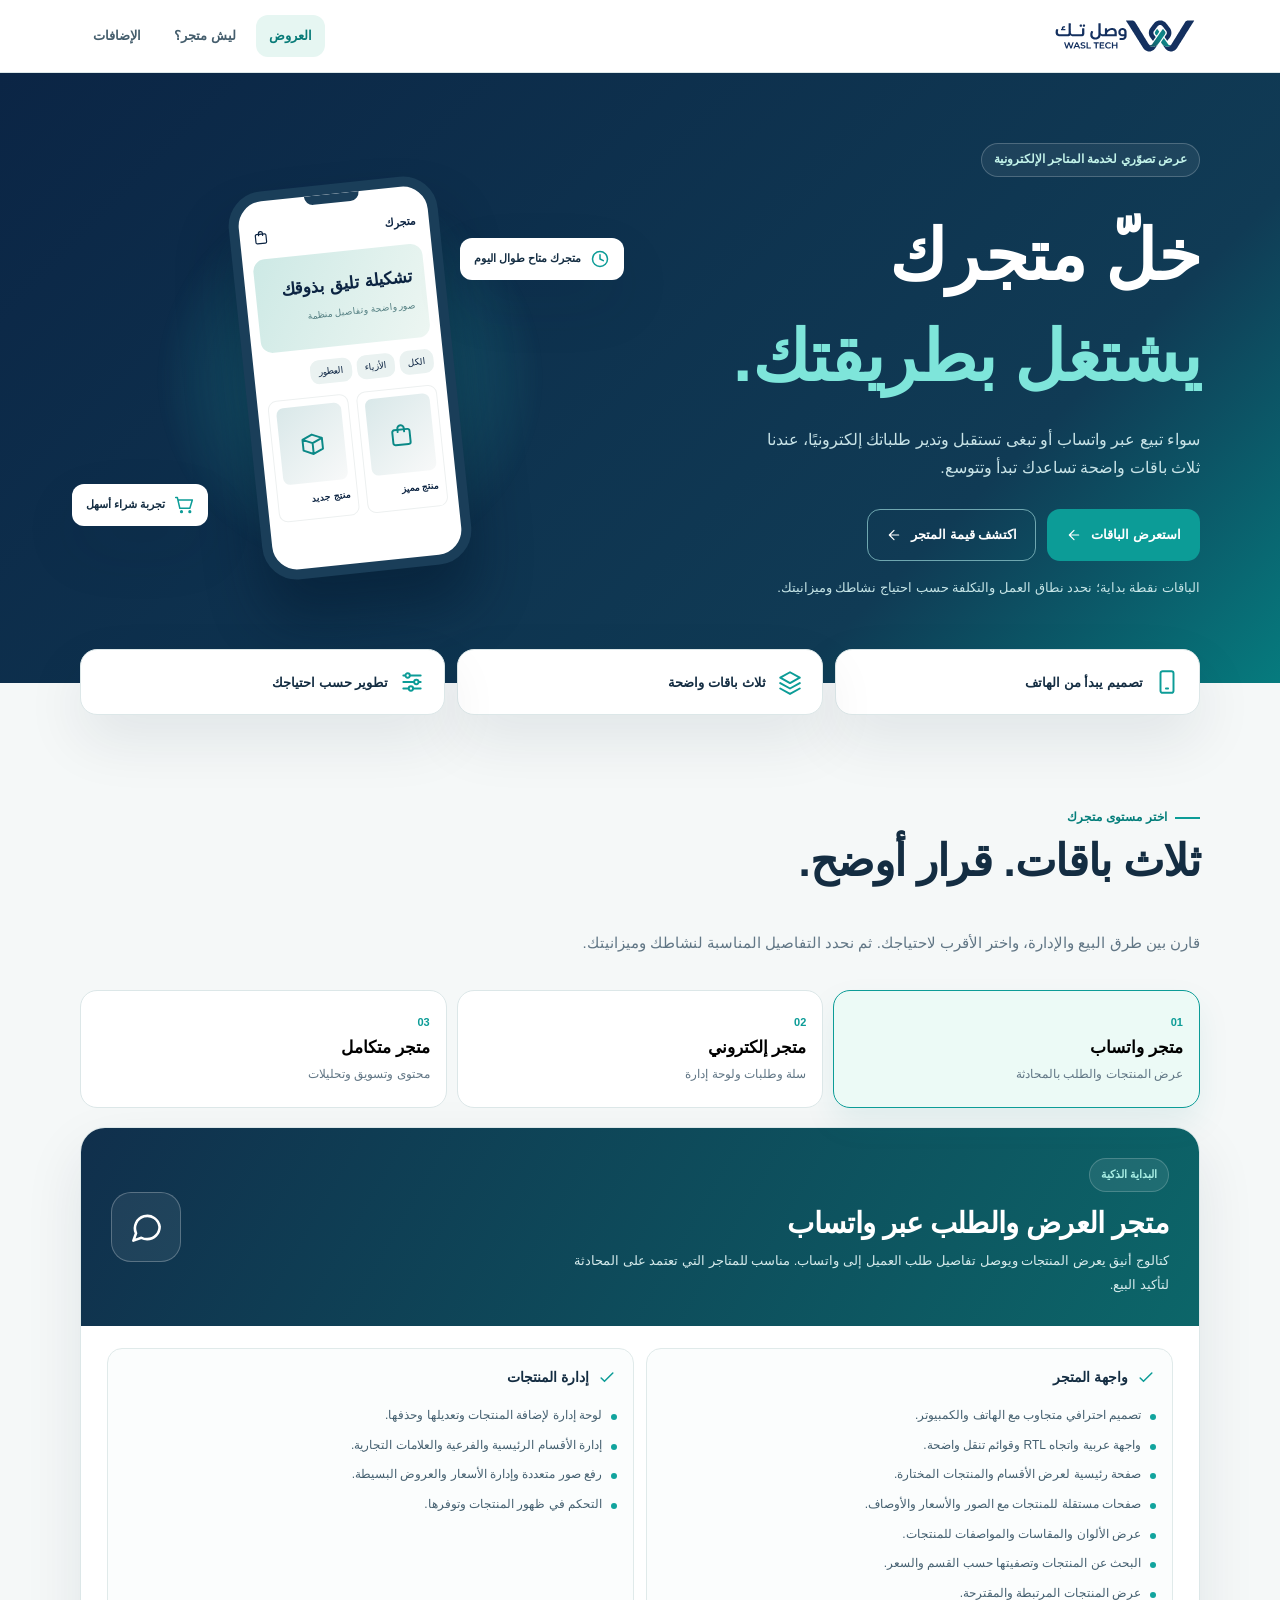
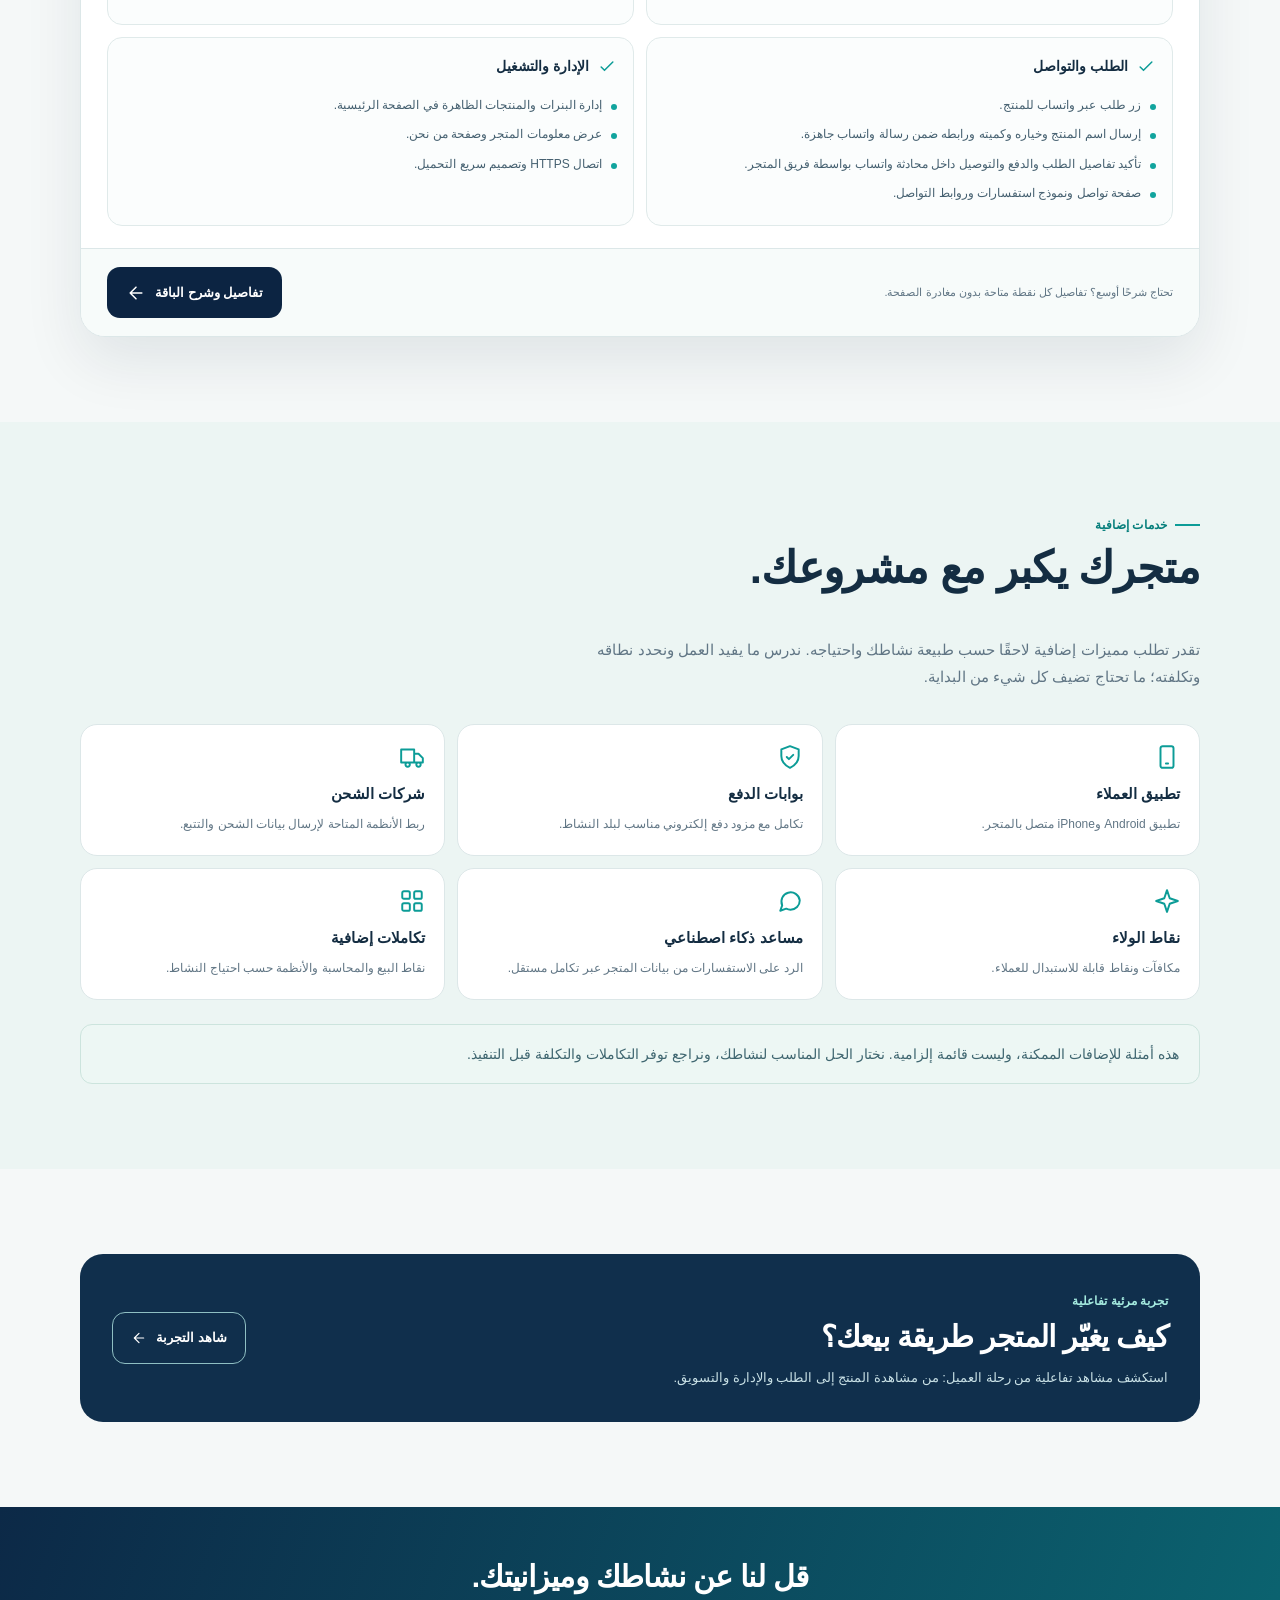
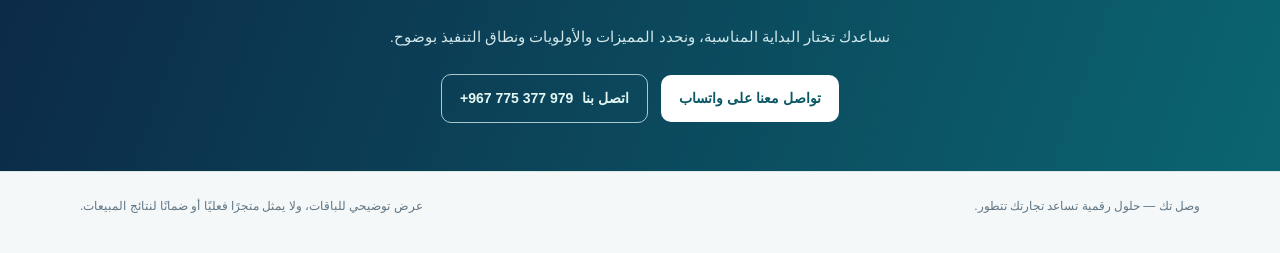
==== commit 36ef8151: "feat: clarify ecommerce service presentation with official identity and meaningful store demonstrati" ====
--- a/عروض-المتاجر/landing/index.html
+++ b/عروض-المتاجر/landing/index.html
@@ -1,4 +1,5 @@
-<!doctype html><html lang="ar" dir="rtl"><head><meta charset="utf-8"><meta name="viewport" content="width=device-width,initial-scale=1"><meta name="theme-color" content="#0c2442"><meta name="description" content="عروض المتاجر الإلكترونية من وصل تك وتجربة توضيحية تفاعلية لأسلوب البيع الرقمي."><title>عروض المتاجر الإلكترونية | وصل تك</title><style>
+<!DOCTYPE html>
+<html lang="ar" dir="rtl"><head><meta charset="utf-8"><meta name="viewport" content="width=device-width,initial-scale=1"><meta name="theme-color" content="#0c2442"><title>باقات المتاجر الإلكترونية — عرض تصوّري | وصل تك</title><style>
 :root{--navy:#0c2442;--deep:#08172e;--teal:#0c9c97;--mint:#ccf7e9;--paper:#fff;--bg:#f5f8f8;--text:#142d42;--muted:#617685;--line:#dce7e8;--gold:#f2d9a9;--shadow:0 24px 60px rgba(8,35,57,.09)}*{box-sizing:border-box}html{scroll-behavior:smooth;scroll-padding-top:88px}body{margin:0;background:var(--bg);color:var(--text);font-family:Tahoma,Arial,sans-serif;direction:rtl;line-height:1.8}button,input{font:inherit}button,a{-webkit-tap-highlight-color:transparent}button{cursor:pointer}a{text-decoration:none;color:inherit}.container{width:min(1120px,calc(100% - 38px));margin:auto}.icon{width:20px;height:20px;display:inline-block;fill:none;stroke:currentColor;stroke-width:1.8;stroke-linecap:round;stroke-linejoin:round;flex:none;vertical-align:middle}.icon.sm{width:16px;height:16px}.icon.lg{width:26px;height:26px}.topbar{position:sticky;top:0;z-index:40;background:rgba(255,255,255,.93);backdrop-filter:blur(18px);border-bottom:1px solid var(--line)}.topline{height:72px;display:flex;align-items:center;justify-content:space-between;gap:15px}.brand{display:flex;align-items:center;gap:9px;font-size:21px;font-weight:900;white-space:nowrap;color:var(--navy)}.brand-mark{width:32px;height:32px;display:grid;place-items:center;border-radius:10px;background:var(--navy);color:#7de5d7;font:bold 19px Arial}.brand small{font-size:9px;font-weight:700;color:var(--teal);display:block;line-height:1.2}.nav{display:flex;gap:7px;align-items:center}.nav a{padding:9px 13px;border-radius:12px;font-size:13px;font-weight:800;color:#455e6d}.nav a:hover,.nav a.active{background:#e6f6f2;color:#087b78}.btn{display:inline-flex;align-items:center;justify-content:center;gap:9px;padding:13px 18px;border:1px solid transparent;border-radius:13px;font-size:13px;font-weight:900;transition:transform .2s,background .2s,color .2s;min-height:46px}.btn:hover{transform:translateY(-2px)}.primary{background:var(--teal);color:white}.dark{background:var(--navy);color:white}.outline{border-color:#c9dedd;background:#fff;color:var(--navy)}.ghost{background:#e7f5f2;color:#086963}.overline{display:inline-flex;gap:8px;align-items:center;color:#057e7b;font-size:12px;font-weight:900;letter-spacing:.1px}.overline .line{height:2px;width:25px;background:var(--teal)}h1,h2,h3,h4,p{margin-top:0}h1,h2,h3{letter-spacing:-.7px;line-height:1.45}h1{font-size:clamp(35px,6vw,70px)}h2{font-size:clamp(26px,4vw,44px)}h3{font-size:21px}.muted{color:var(--muted)}.section{padding:85px 0}.sect-head{max-width:730px;margin-bottom:34px}.sect-head p{color:var(--muted);font-size:15px;max-width:620px}.soft{background:#ecf5f3}.eyebrow{font-size:12px;font-weight:800;color:var(--teal)}.divider{height:1px;background:var(--line);margin:20px 0}.footer{border-top:1px solid var(--line);padding:24px 0 35px;color:var(--muted);font-size:12px}.footer-inner{display:flex;justify-content:space-between;gap:15px;flex-wrap:wrap}.chip{display:inline-flex;align-items:center;gap:6px;padding:6px 11px;border:1px solid #cbe9e2;border-radius:50px;background:#f0fcf9;color:#14766e;font-weight:800;font-size:11px}.center{text-align:center}.sr-only{position:absolute;width:1px;height:1px;overflow:hidden;clip:rect(0,0,0,0)}:focus-visible{outline:3px solid #1b9e9a;outline-offset:3px}@media(max-width:680px){.topline{height:64px}.brand{font-size:17px}.brand-mark{width:29px;height:29px}.nav{gap:0}.nav a{padding:9px;font-size:11px}.nav a.nav-extra{display:none}.section{padding:60px 0}.container{width:min(100% - 28px,1120px)}.btn{min-height:43px;padding:11px 13px}}
 
 .hero{background:linear-gradient(135deg,#0b2545,#103b55 74%,#067b7e);color:#fff;overflow:hidden}.hero-grid{display:grid;grid-template-columns:1fr 1fr;align-items:center;gap:40px;min-height:540px;padding:70px 0}.hero h1{margin:16px 0 17px}.hero h1 em{font-style:normal;color:#7ee5da}.hero p{max-width:465px;color:#c8e3e7;font-size:16px}.hero-actions{display:flex;flex-wrap:wrap;gap:11px;margin-top:26px}.hero .outline{background:transparent;border-color:#6fa7b0;color:#fff}.hero-art{position:relative;min-height:350px;display:grid;place-items:center}.orb{position:absolute;width:390px;height:390px;border-radius:50%;background:radial-gradient(circle,#24a2a68a,transparent 69%);filter:blur(4px)}.demo-phone{position:relative;width:210px;height:390px;border:10px solid #1a3e59;border-radius:35px;background:#fff;color:var(--navy);box-shadow:0 40px 55px #00152870;transform:rotate(-6deg);overflow:hidden;animation:floaty 7s ease-in-out infinite}.demo-phone:before{content:'';position:absolute;top:0;width:55px;height:9px;left:calc(50% - 27px);background:#1a3e59;border-radius:0 0 9px 9px}.demo-head{display:flex;align-items:center;justify-content:space-between;font-size:11px;font-weight:900;padding:26px 13px 12px}.demo-banner{background:linear-gradient(120deg,#cde9e5,#edf6f2);margin:0 10px;border-radius:12px;padding:20px 12px;min-height:90px}.demo-banner strong{display:block;font-size:17px;line-height:1.5}.demo-banner small{color:#527e80;font-size:9px}.demo-pills{display:flex;gap:5px;padding:12px 10px}.demo-pills span{font-size:9px;padding:4px 8px;border-radius:9px;background:#eaf2f1}.demo-products{display:grid;grid-template-columns:1fr 1fr;gap:8px;padding:0 10px}.demo-prod{border:1px solid #edf0f0;border-radius:9px;padding:7px}.demo-prod .art{height:77px;border-radius:7px;background:linear-gradient(140deg,#d9e8e9,#f8f9f9);display:grid;place-items:center;color:#0b8987}.demo-prod strong{font-size:9px}.floating-note{position:absolute;z-index:2;display:flex;align-items:center;gap:9px;background:white;border-radius:12px;padding:11px 14px;color:var(--text);font-size:11px;font-weight:900;box-shadow:var(--shadow)}.n1{right:-4px;top:55px}.n2{left:-8px;bottom:47px}.floating-note .icon{color:var(--teal)}@keyframes floaty{50%{transform:rotate(-3deg) translateY(-10px)}}
@@ -6,12 +7,15 @@
 .pack-picker{display:grid;grid-template-columns:repeat(3,1fr);gap:10px;margin-bottom:19px}.pick{background:#fff;border:1.5px solid var(--line);border-radius:17px;padding:18px 16px;text-align:right;transition:.2s;min-height:118px;display:flex;flex-direction:column;justify-content:center}.pick strong{font-size:17px}.pick small{color:var(--muted);font-size:12px}.pick.active{border-color:var(--teal);background:#ecfaf6;box-shadow:0 15px 32px #0b827a16}.pick .index{font-weight:900;color:var(--teal);font-size:11px}.package-shell{background:#fff;border:1px solid var(--line);border-radius:25px;box-shadow:var(--shadow);overflow:hidden}.package-top{background:linear-gradient(120deg,#102f4c,#0c6669);color:#fff;padding:30px;display:flex;justify-content:space-between;gap:25px;align-items:center}.package-top h3{font-size:29px;margin:10px 0 5px}.package-top p{color:#d6ebec;max-width:610px;font-size:13px;margin:0}.package-top .chip{background:#ffffff14;color:#a8eee4;border-color:#ffffff30}.package-top .symbol{width:70px;height:70px;border:1px solid #ffffff40;border-radius:20px;display:grid;place-items:center;background:#ffffff12}.package-top .symbol .icon{width:35px;height:35px}.package-content{padding:22px 26px}.category-grid{display:grid;grid-template-columns:repeat(2,minmax(0,1fr));gap:12px}.featuregroup{border:1px solid #e0eaea;border-radius:15px;background:#fbfdfd;padding:16px}.featuregroup h4{margin:0 0 11px;font-size:14px;display:flex;align-items:center;gap:8px}.featuregroup h4 .icon{color:var(--teal)}.featuregroup ul,.detail-box ul{padding:0;margin:0;list-style:none}.featuregroup li,.detail-box li{display:flex;align-items:flex-start;gap:9px;font-size:12px;line-height:1.8;padding:4px 0;color:#456070}.featuregroup li:before,.detail-box li:before{content:'';width:6px;height:6px;border-radius:50%;background:#11a49e;flex:none;margin-top:9px}.pack-bottom{border-top:1px solid var(--line);display:flex;gap:11px;align-items:center;justify-content:space-between;margin:22px -26px -22px;padding:18px 26px;background:#f7fbfa}.pack-bottom small{color:var(--muted);font-size:11px}.detail-panel{margin-top:22px;border:1px solid var(--line);border-radius:22px;background:white;overflow:hidden;scroll-margin-top:90px}.detail-panel[hidden]{display:none}.detail-head{padding:24px;border-bottom:1px solid var(--line);display:flex;justify-content:space-between;gap:12px;align-items:center}.detail-head h3{margin:6px 0 0}.accordion-list{padding:12px 18px}.accordion{border-bottom:1px solid var(--line)}.accordion:last-child{border-bottom:0}.accordion button{width:100%;border:0;background:transparent;padding:14px 7px;display:flex;align-items:center;justify-content:space-between;gap:12px;text-align:right;font-weight:900;font-size:13px;color:var(--navy)}.accordion button .icon{transition:transform .2s}.accordion button[aria-expanded="true"] .icon{transform:rotate(180deg)}.detail-box{padding:0 10px 15px;display:none}.accordion button[aria-expanded="true"]+.detail-box{display:block}.detail-box li{font-size:13px;padding:6px 0}.addons-grid{display:grid;grid-template-columns:repeat(3,1fr);gap:12px}.addon{background:#fff;border:1px solid var(--line);padding:19px;border-radius:17px}.addon .icon{color:var(--teal);margin-bottom:10px}.addon strong{display:block;font-size:15px}.addon p{font-size:12px;color:var(--muted);margin:7px 0 0}.story-promo{background:#102f4c;color:white;border-radius:23px;padding:32px;display:flex;align-items:center;justify-content:space-between;gap:20px}.story-promo h2{font-size:30px;margin:0 0 8px}.story-promo p{color:#c9e1e6;margin:0;max-width:580px;font-size:13px}.story-promo .outline{background:transparent;color:white;border-color:#8fbfc3}
 @media(max-width:760px){.hero-grid{grid-template-columns:1fr;gap:4px;padding:55px 0 27px;min-height:0}.hero h1{font-size:43px}.hero-art{min-height:320px}.demo-phone{width:175px;height:320px;border-width:7px}.demo-prod .art{height:45px}.demo-banner{min-height:70px;padding:13px}.intro-strip{grid-template-columns:1fr;gap:8px;margin-top:-9px}.intro-strip article{padding:11px 15px}.pack-picker{gap:6px}.pick{padding:11px 9px;min-height:100px;border-radius:12px}.pick strong{font-size:12px}.pick small{font-size:10px;line-height:1.5;margin-top:4px}.package-top{padding:22px}.package-top h3{font-size:23px}.package-top .symbol{width:49px;height:49px;flex:none}.package-top .symbol .icon{width:25px}.package-content{padding:15px}.category-grid{grid-template-columns:1fr}.pack-bottom{margin:16px -15px -15px;padding:14px 15px;align-items:stretch;flex-direction:column}.featuregroup{padding:14px}.addons-grid{grid-template-columns:1fr 1fr}.story-promo{flex-direction:column;align-items:flex-start;padding:25px}.n1{right:0}.n2{left:0}}@media(max-width:420px){.addons-grid{grid-template-columns:1fr}.hero-actions .btn{flex:1}.pick strong{font-size:11px}}
 @media(prefers-reduced-motion:reduce){*,*:before,*:after{animation:none!important;scroll-behavior:auto!important;transition:none!important}}
-</style></head><body><svg aria-hidden="true" xmlns="http://www.w3.org/2000/svg" style="position:absolute;width:0;height:0;overflow:hidden"><symbol id="i-arrow" viewBox="0 0 24 24"><path d="M19 12H5m7-7-7 7 7 7"/></symbol><symbol id="i-grid" viewBox="0 0 24 24"><rect x="3" y="3" width="7" height="7" rx="1.5"/><rect x="14" y="3" width="7" height="7" rx="1.5"/><rect x="3" y="14" width="7" height="7" rx="1.5"/><rect x="14" y="14" width="7" height="7" rx="1.5"/></symbol><symbol id="i-check" viewBox="0 0 24 24"><path d="m5 12 4 4 10-10"/></symbol><symbol id="i-cart" viewBox="0 0 24 24"><circle cx="9" cy="20" r="1"/><circle cx="19" cy="20" r="1"/><path d="M2 3h2l3 13h12l3-10H5"/></symbol><symbol id="i-bag" viewBox="0 0 24 24"><rect x="4" y="7" width="16" height="14" rx="2"/><path d="M9 9V6a3 3 0 0 1 6 0v3"/></symbol><symbol id="i-chat" viewBox="0 0 24 24"><path d="M21 11.5a8.5 8.5 0 0 1-8.5 8.5 9 9 0 0 1-4-.9L3 21l1.8-5A8.5 8.5 0 1 1 21 11.5Z"/></symbol><symbol id="i-chart" viewBox="0 0 24 24"><path d="M3 20h18M6 16v-5m6 5V5m6 11V9"/></symbol><symbol id="i-menu" viewBox="0 0 24 24"><path d="M4 7h16M4 12h16M4 17h16"/></symbol><symbol id="i-chevron" viewBox="0 0 24 24"><path d="m7 10 5 5 5-5"/></symbol><symbol id="i-search" viewBox="0 0 24 24"><circle cx="11" cy="11" r="7"/><path d="m16 16 5 5"/></symbol><symbol id="i-spark" viewBox="0 0 24 24"><path d="m12 2 2.5 7.5L22 12l-7.5 2.5L12 22l-2.5-7.5L2 12l7.5-2.5Z"/></symbol><symbol id="i-box" viewBox="0 0 24 24"><path d="m3 7 9-4 9 4v10l-9 4-9-4Z M3 7l9 4 9-4M12 11v10"/></symbol><symbol id="i-truck" viewBox="0 0 24 24"><path d="M2 5h12v12H2zM14 9h4l4 4v4h-8M6 19a2 2 0 1 0 4 0 2 2 0 0 0-4 0m10 0a2 2 0 1 0 4 0 2 2 0 0 0-4 0"/></symbol><symbol id="i-clock" viewBox="0 0 24 24"><circle cx="12" cy="12" r="9"/><path d="M12 7v5l4 2"/></symbol><symbol id="i-globe" viewBox="0 0 24 24"><circle cx="12" cy="12" r="9"/><path d="M3 12h18M12 3c5 5 5 13 0 18M12 3c-5 5-5-13 0-18"/></symbol><symbol id="i-phone" viewBox="0 0 24 24"><rect x="6" y="2" width="12" height="20" rx="2"/><path d="M11 18h2"/></symbol><symbol id="i-shield" viewBox="0 0 24 24"><path d="M12 2 4 5v6c0 5 4 9 8 11 4-2 8-6 8-11V5Z"/><path d="m9 12 2 2 4-4"/></symbol><symbol id="i-sliders" viewBox="0 0 24 24"><path d="M4 6h16M4 12h16M4 18h16"/><circle cx="8" cy="6" r="2" fill="var(--paper)"/><circle cx="16" cy="12" r="2" fill="var(--paper)"/><circle cx="11" cy="18" r="2" fill="var(--paper)"/></symbol><symbol id="i-store" viewBox="0 0 24 24"><path d="M3 10 5 3h14l2 7-2 3v8H5v-8l-2-3ZM3 10h18M9 21v-7h6v7"/></symbol><symbol id="i-layers" viewBox="0 0 24 24"><path d="m12 3 9 5-9 5-9-5 9-5Zm-9 10 9 5 9-5M3 18l9 5 9-5"/></symbol></svg><header class="topbar"><div class="container topline"><a class="brand" href="./index.html" aria-label="وصل تك — العروض"><span class="brand-mark">و</span><span>وصل تك<small>Wasl Tech</small></span></a><nav class="nav" aria-label="التنقل الأساسي"><a href="./index.html#offers" class="active">العروض</a><a href="./story.html" class="">ليش متجر؟</a><a href="./index.html#addons" class="nav-extra">الإضافات</a></nav></div></header>
-<main><section class="hero"><div class="container hero-grid"><div><span class="overline" style="color:#8fe5d9"><svg class="icon sm" aria-hidden="true"><use href="#i-spark"></use></svg> حلول تجارة إلكترونية من وصل تك</span><h1>خلّ متجرك<br><em>يشتغل بطريقتك.</em></h1><p>سواء تبيع عبر واتساب أو تبغى تستقبل وتدير طلباتك إلكترونيًا، عندنا ثلاث باقات واضحة تساعدك تبدأ وتتوسع.</p><div class="hero-actions"><a href="#offers" class="btn primary">استعرض الباقات <svg class="icon sm" aria-hidden="true"><use href="#i-arrow"></use></svg></a><a href="./story.html" class="btn outline">اكتشف قيمة المتجر <svg class="icon sm" aria-hidden="true"><use href="#i-arrow"></use></svg></a></div></div><div class="hero-art"><div class="orb"></div><div class="demo-phone"><div class="demo-head">متجرك <svg class="icon sm" aria-hidden="true"><use href="#i-bag"></use></svg></div><div class="demo-banner"><strong>تشكيلة تليق بذوقك</strong><small>صور واضحة وتفاصيل منظمة</small></div><div class="demo-pills"><span>الكل</span><span>الأزياء</span><span>العطور</span></div><div class="demo-products"><div class="demo-prod"><div class="art"><svg class="icon lg" aria-hidden="true"><use href="#i-bag"></use></svg></div><strong>منتج مميز</strong></div><div class="demo-prod"><div class="art"><svg class="icon lg" aria-hidden="true"><use href="#i-box"></use></svg></div><strong>منتج جديد</strong></div></div></div><div class="floating-note n1"><svg class="icon " aria-hidden="true"><use href="#i-clock"></use></svg> متجرك متاح طوال اليوم</div><div class="floating-note n2"><svg class="icon " aria-hidden="true"><use href="#i-cart"></use></svg> تجربة شراء أسهل</div></div></div></section>
+</style><meta name="description" content="عرض تصوّري تفاعلي من وصل تك يوضح قيمة المتجر وتجربة الشراء والباقات الثلاث. نحدد نطاق العمل حسب نشاطك وميزانيتك، ونضيف المميزات عند الحاجة."><meta property="og:type" content="website"><meta property="og:locale" content="ar_YE"><meta property="og:site_name" content="وصل تك — عرض خدمة المتاجر"><meta property="og:title" content="باقات المتاجر الإلكترونية — عرض تصوّري | وصل تك"><meta property="og:description" content="عرض تصوّري تفاعلي من وصل تك يوضح قيمة المتجر وتجربة الشراء والباقات الثلاث. نحدد نطاق العمل حسب نشاطك وميزانيتك، ونضيف المميزات عند الحاجة."><meta property="og:url" content="https://wasl-ecommerce-offers-preview.vercel.app/index.html"><meta property="og:image" content="https://wasl-ecommerce-offers-preview.vercel.app/assets/ecommerce-offer-preview.png"><meta property="og:image:width" content="1200"><meta property="og:image:height" content="630"><meta property="og:image:alt" content="وصل تك — عرض تصوّري لخدمة المتاجر، حسب احتياجك وميزانيتك"><meta name="twitter:card" content="summary_large_image"><meta name="twitter:title" content="باقات المتاجر الإلكترونية — عرض تصوّري | وصل تك"><meta name="twitter:description" content="عرض تصوّري تفاعلي من وصل تك يوضح قيمة المتجر وتجربة الشراء والباقات الثلاث. نحدد نطاق العمل حسب نشاطك وميزانيتك، ونضيف المميزات عند الحاجة."><meta name="twitter:image" content="https://wasl-ecommerce-offers-preview.vercel.app/assets/ecommerce-offer-preview.png"><link rel="icon" href="assets/favicon.svg" type="image/svg+xml"><style>
+/* Official identity and presentation context. */
+.brand .official-logo{width:150px;height:auto;max-height:48px;display:block;object-fit:contain}.presentation-note{display:inline-block;color:#087b7c;font-size:12px;font-weight:700;background:#e8f6f2;border:1px solid #cbe6df;border-radius:30px;padding:5px 12px;margin-bottom:13px}.intro .presentation-note,.hero .presentation-note{color:#c2f2e9;background:#ffffff10;border-color:#ffffff35}.budget-note{font-size:13px!important;line-height:1.9;margin-top:15px!important}.intro .budget-note,.hero .budget-note{color:#c5e4e6!important}.contact-actions{display:flex;align-items:center;justify-content:center;gap:13px;flex-wrap:wrap;margin-top:24px}.contact-actions a{min-height:46px;display:inline-flex;align-items:center;justify-content:center;gap:9px;border-radius:10px;padding:11px 18px;font-size:14px;font-weight:700}.contact-actions .contact-primary{background:#fff;color:#0b5865}.contact-actions .contact-secondary{background:transparent;color:#e1f5f1;border:1px solid #a9c9ce}.contact-actions a:focus-visible{outline:3px solid #80dfce;outline-offset:3px}.future-scope{background:#edf7f4;border:1px solid #cce4dd;border-radius:12px;padding:16px 20px;font-size:14px;color:#3f6670;margin-top:24px;line-height:1.9}.closing-scope{font-size:13px!important;margin-top:14px!important;color:#cae9e7!important}.contact-offer{padding:48px 0;background:linear-gradient(110deg,#0c2947,#0b6571);color:white;text-align:center}.contact-offer h2{font-size:30px}.contact-offer p{max-width:650px;margin:12px auto;color:#d2e8ea;font-size:15px}.contact-offer .container{max-width:1000px}@media(max-width:740px){.brand .official-logo{width:120px;max-height:39px}.presentation-note{font-size:11px;padding:5px 10px}.contact-actions{gap:10px}.contact-actions a{font-size:13px}.budget-note{font-size:12px!important}.future-scope{padding:14px;font-size:13px}.contact-offer{padding:38px 0}.contact-offer h2{font-size:26px}}
+</style><link rel="canonical" href="https://wasl-ecommerce-offers-preview.vercel.app/index.html"></head><body><svg aria-hidden="true" xmlns="http://www.w3.org/2000/svg" style="position:absolute;width:0;height:0;overflow:hidden"><symbol id="i-arrow" viewbox="0 0 24 24"><path d="M19 12H5m7-7-7 7 7 7"></path></symbol><symbol id="i-grid" viewbox="0 0 24 24"><rect x="3" y="3" width="7" height="7" rx="1.5"></rect><rect x="14" y="3" width="7" height="7" rx="1.5"></rect><rect x="3" y="14" width="7" height="7" rx="1.5"></rect><rect x="14" y="14" width="7" height="7" rx="1.5"></rect></symbol><symbol id="i-check" viewbox="0 0 24 24"><path d="m5 12 4 4 10-10"></path></symbol><symbol id="i-cart" viewbox="0 0 24 24"><circle cx="9" cy="20" r="1"></circle><circle cx="19" cy="20" r="1"></circle><path d="M2 3h2l3 13h12l3-10H5"></path></symbol><symbol id="i-bag" viewbox="0 0 24 24"><rect x="4" y="7" width="16" height="14" rx="2"></rect><path d="M9 9V6a3 3 0 0 1 6 0v3"></path></symbol><symbol id="i-chat" viewbox="0 0 24 24"><path d="M21 11.5a8.5 8.5 0 0 1-8.5 8.5 9 9 0 0 1-4-.9L3 21l1.8-5A8.5 8.5 0 1 1 21 11.5Z"></path></symbol><symbol id="i-chart" viewbox="0 0 24 24"><path d="M3 20h18M6 16v-5m6 5V5m6 11V9"></path></symbol><symbol id="i-menu" viewbox="0 0 24 24"><path d="M4 7h16M4 12h16M4 17h16"></path></symbol><symbol id="i-chevron" viewbox="0 0 24 24"><path d="m7 10 5 5 5-5"></path></symbol><symbol id="i-search" viewbox="0 0 24 24"><circle cx="11" cy="11" r="7"></circle><path d="m16 16 5 5"></path></symbol><symbol id="i-spark" viewbox="0 0 24 24"><path d="m12 2 2.5 7.5L22 12l-7.5 2.5L12 22l-2.5-7.5L2 12l7.5-2.5Z"></path></symbol><symbol id="i-box" viewbox="0 0 24 24"><path d="m3 7 9-4 9 4v10l-9 4-9-4Z M3 7l9 4 9-4M12 11v10"></path></symbol><symbol id="i-truck" viewbox="0 0 24 24"><path d="M2 5h12v12H2zM14 9h4l4 4v4h-8M6 19a2 2 0 1 0 4 0 2 2 0 0 0-4 0m10 0a2 2 0 1 0 4 0 2 2 0 0 0-4 0"></path></symbol><symbol id="i-clock" viewbox="0 0 24 24"><circle cx="12" cy="12" r="9"></circle><path d="M12 7v5l4 2"></path></symbol><symbol id="i-globe" viewbox="0 0 24 24"><circle cx="12" cy="12" r="9"></circle><path d="M3 12h18M12 3c5 5 5 13 0 18M12 3c-5 5-5-13 0-18"></path></symbol><symbol id="i-phone" viewbox="0 0 24 24"><rect x="6" y="2" width="12" height="20" rx="2"></rect><path d="M11 18h2"></path></symbol><symbol id="i-shield" viewbox="0 0 24 24"><path d="M12 2 4 5v6c0 5 4 9 8 11 4-2 8-6 8-11V5Z"></path><path d="m9 12 2 2 4-4"></path></symbol><symbol id="i-sliders" viewbox="0 0 24 24"><path d="M4 6h16M4 12h16M4 18h16"></path><circle cx="8" cy="6" r="2" fill="var(--paper)"></circle><circle cx="16" cy="12" r="2" fill="var(--paper)"></circle><circle cx="11" cy="18" r="2" fill="var(--paper)"></circle></symbol><symbol id="i-store" viewbox="0 0 24 24"><path d="M3 10 5 3h14l2 7-2 3v8H5v-8l-2-3ZM3 10h18M9 21v-7h6v7"></path></symbol><symbol id="i-layers" viewbox="0 0 24 24"><path d="m12 3 9 5-9 5-9-5 9-5Zm-9 10 9 5 9-5M3 18l9 5 9-5"></path></symbol></svg><header class="topbar"><div class="container topline"><a class="brand" href="./index.html" aria-label="وصل تك — عرض خدمة المتاجر"><img class="official-logo" src="assets/wasl-tech-logo.svg" alt="وصل تك — نبني حضورك الرقمي باحتراف" width="150" height="48"></a><nav class="nav" aria-label="التنقل الأساسي"><a href="./index.html#offers" class="active">العروض</a><a href="./story.html" class="">ليش متجر؟</a><a href="./index.html#addons" class="nav-extra">الإضافات</a></nav></div></header>
+<main><section class="hero"><div class="container hero-grid"><div><span class="presentation-note">عرض تصوّري لخدمة المتاجر الإلكترونية</span><h1>خلّ متجرك<br><em>يشتغل بطريقتك.</em></h1><p>سواء تبيع عبر واتساب أو تبغى تستقبل وتدير طلباتك إلكترونيًا، عندنا ثلاث باقات واضحة تساعدك تبدأ وتتوسع.</p><div class="hero-actions"><a href="#offers" class="btn primary">استعرض الباقات <svg class="icon sm" aria-hidden="true"><use href="#i-arrow"></use></svg></a><a href="./story.html" class="btn outline">اكتشف قيمة المتجر <svg class="icon sm" aria-hidden="true"><use href="#i-arrow"></use></svg></a></div><p class="budget-note">الباقات نقطة بداية؛ نحدد نطاق العمل والتكلفة حسب احتياج نشاطك وميزانيتك.</p></div><div class="hero-art"><div class="orb"></div><div class="demo-phone"><div class="demo-head">متجرك <svg class="icon sm" aria-hidden="true"><use href="#i-bag"></use></svg></div><div class="demo-banner"><strong>تشكيلة تليق بذوقك</strong><small>صور واضحة وتفاصيل منظمة</small></div><div class="demo-pills"><span>الكل</span><span>الأزياء</span><span>العطور</span></div><div class="demo-products"><div class="demo-prod"><div class="art"><svg class="icon lg" aria-hidden="true"><use href="#i-bag"></use></svg></div><strong>منتج مميز</strong></div><div class="demo-prod"><div class="art"><svg class="icon lg" aria-hidden="true"><use href="#i-box"></use></svg></div><strong>منتج جديد</strong></div></div></div><div class="floating-note n1"><svg class="icon " aria-hidden="true"><use href="#i-clock"></use></svg> متجرك متاح طوال اليوم</div><div class="floating-note n2"><svg class="icon " aria-hidden="true"><use href="#i-cart"></use></svg> تجربة شراء أسهل</div></div></div></section>
 <div class="container intro-strip"><article><svg class="icon lg" aria-hidden="true"><use href="#i-phone"></use></svg> تصميم يبدأ من الهاتف</article><article><svg class="icon lg" aria-hidden="true"><use href="#i-layers"></use></svg> ثلاث باقات واضحة</article><article><svg class="icon lg" aria-hidden="true"><use href="#i-sliders"></use></svg> تطوير حسب احتياجك</article></div>
-<section class="section" id="offers"><div class="container"><div class="sect-head"><span class="overline"><span class="line"></span> اختر مستوى متجرك</span><h2>ثلاث باقات. قرار أوضح.</h2><p>كل باقة معروضة بمميزاتها كاملة، وبإمكانك الانتقال لتفاصيلها بدون مغادرة الصفحة أو قراءة قائمة طويلة دفعة واحدة.</p></div><div class="pack-picker" role="tablist" aria-label="باقات المتاجر"><button class="pick active" type="button" data-pack="0" role="tab" aria-selected="true"><span class="index">01</span><strong>متجر واتساب</strong><small>عرض المنتجات والطلب بالمحادثة</small></button><button class="pick" type="button" data-pack="1" role="tab" aria-selected="false"><span class="index">02</span><strong>متجر إلكتروني</strong><small>سلة وطلبات ولوحة إدارة</small></button><button class="pick" type="button" data-pack="2" role="tab" aria-selected="false"><span class="index">03</span><strong>متجر متكامل</strong><small>محتوى وتسويق وتحليلات</small></button></div><div class="package-shell" id="pack-main" aria-live="polite"></div><section class="detail-panel" id="details" hidden aria-label="تفاصيل الباقة"><div class="detail-head"><div><span class="eyebrow">تفاصيل الباقة المختارة</span><h3 id="details-name"></h3></div><button class="btn ghost" type="button" id="close-details">إغلاق <svg class="icon sm" aria-hidden="true"><use href="#i-chevron"></use></svg></button></div><div class="accordion-list" id="detail-list"></div></section></div></section>
-<section class="section soft" id="addons"><div class="container"><div class="sect-head"><span class="overline"><span class="line"></span> خدمات إضافية</span><h2>متجرك يكبر مع مشروعك.</h2><p>إضافات مستقلة تقدر تطلبها لاحقًا حسب نشاطك، وليست ضمن الباقات الأساسية.</p></div><div class="addons-grid"><article class="addon"><svg class="icon lg" aria-hidden="true"><use href="#i-phone"></use></svg><strong>تطبيق العملاء</strong><p>تطبيق Android وiPhone متصل بالمتجر.</p></article><article class="addon"><svg class="icon lg" aria-hidden="true"><use href="#i-shield"></use></svg><strong>بوابات الدفع</strong><p>تكامل مع مزود دفع إلكتروني مناسب لبلد النشاط.</p></article><article class="addon"><svg class="icon lg" aria-hidden="true"><use href="#i-truck"></use></svg><strong>شركات الشحن</strong><p>ربط الأنظمة المتاحة لإرسال بيانات الشحن والتتبع.</p></article><article class="addon"><svg class="icon lg" aria-hidden="true"><use href="#i-spark"></use></svg><strong>نقاط الولاء</strong><p>مكافآت ونقاط قابلة للاستبدال للعملاء.</p></article><article class="addon"><svg class="icon lg" aria-hidden="true"><use href="#i-chat"></use></svg><strong>مساعد ذكاء اصطناعي</strong><p>الرد على الاستفسارات من بيانات المتجر عبر تكامل مستقل.</p></article><article class="addon"><svg class="icon lg" aria-hidden="true"><use href="#i-grid"></use></svg><strong>تكاملات إضافية</strong><p>نقاط البيع والمحاسبة والأنظمة حسب احتياج النشاط.</p></article></div></div></section>
-<section class="section"><div class="container"><div class="story-promo"><div><span class="overline" style="color:#a4eadf">تجربة مرئية تفاعلية</span><h2>كيف يغيّر المتجر طريقة بيعك؟</h2><p>استكشف مشاهد تفاعلية من رحلة العميل: من مشاهدة المنتج إلى الطلب والإدارة والتسويق.</p></div><a class="btn outline" href="./story.html">شاهد التجربة <svg class="icon sm" aria-hidden="true"><use href="#i-arrow"></use></svg></a></div></div></section></main><footer class="footer"><div class="container footer-inner"><span>وصل تك — حلول رقمية تساعد تجارتك تتطور.</span><span>عرض توضيحي للباقات، ولا يمثل متجرًا فعليًا أو ضمانًا لنتائج المبيعات.</span></div></footer><script>
+<section class="section" id="offers"><div class="container"><div class="sect-head"><span class="overline"><span class="line"></span> اختر مستوى متجرك</span><h2>ثلاث باقات. قرار أوضح.</h2><p>قارن بين طرق البيع والإدارة، واختر الأقرب لاحتياجك. ثم نحدد التفاصيل المناسبة لنشاطك وميزانيتك.</p></div><div class="pack-picker" role="tablist" aria-label="باقات المتاجر"><button class="pick active" type="button" data-pack="0" role="tab" aria-selected="true"><span class="index">01</span><strong>متجر واتساب</strong><small>عرض المنتجات والطلب بالمحادثة</small></button><button class="pick" type="button" data-pack="1" role="tab" aria-selected="false"><span class="index">02</span><strong>متجر إلكتروني</strong><small>سلة وطلبات ولوحة إدارة</small></button><button class="pick" type="button" data-pack="2" role="tab" aria-selected="false"><span class="index">03</span><strong>متجر متكامل</strong><small>محتوى وتسويق وتحليلات</small></button></div><div class="package-shell" id="pack-main" aria-live="polite"></div><section class="detail-panel" id="details" hidden aria-label="تفاصيل الباقة"><div class="detail-head"><div><span class="eyebrow">تفاصيل الباقة المختارة</span><h3 id="details-name"></h3></div><button class="btn ghost" type="button" id="close-details">إغلاق <svg class="icon sm" aria-hidden="true"><use href="#i-chevron"></use></svg></button></div><div class="accordion-list" id="detail-list"></div></section></div></section>
+<section class="section soft" id="addons"><div class="container"><div class="sect-head"><span class="overline"><span class="line"></span> خدمات إضافية</span><h2>متجرك يكبر مع مشروعك.</h2><p>تقدر تطلب مميزات إضافية لاحقًا حسب طبيعة نشاطك واحتياجه. ندرس ما يفيد العمل ونحدد نطاقه وتكلفته؛ ما تحتاج تضيف كل شيء من البداية.</p></div><div class="addons-grid"><article class="addon"><svg class="icon lg" aria-hidden="true"><use href="#i-phone"></use></svg><strong>تطبيق العملاء</strong><p>تطبيق Android وiPhone متصل بالمتجر.</p></article><article class="addon"><svg class="icon lg" aria-hidden="true"><use href="#i-shield"></use></svg><strong>بوابات الدفع</strong><p>تكامل مع مزود دفع إلكتروني مناسب لبلد النشاط.</p></article><article class="addon"><svg class="icon lg" aria-hidden="true"><use href="#i-truck"></use></svg><strong>شركات الشحن</strong><p>ربط الأنظمة المتاحة لإرسال بيانات الشحن والتتبع.</p></article><article class="addon"><svg class="icon lg" aria-hidden="true"><use href="#i-spark"></use></svg><strong>نقاط الولاء</strong><p>مكافآت ونقاط قابلة للاستبدال للعملاء.</p></article><article class="addon"><svg class="icon lg" aria-hidden="true"><use href="#i-chat"></use></svg><strong>مساعد ذكاء اصطناعي</strong><p>الرد على الاستفسارات من بيانات المتجر عبر تكامل مستقل.</p></article><article class="addon"><svg class="icon lg" aria-hidden="true"><use href="#i-grid"></use></svg><strong>تكاملات إضافية</strong><p>نقاط البيع والمحاسبة والأنظمة حسب احتياج النشاط.</p></article></div><div class="future-scope">هذه أمثلة للإضافات الممكنة، وليست قائمة إلزامية. نختار الحل المناسب لنشاطك، ونراجع توفر التكاملات والتكلفة قبل التنفيذ.</div></div></section>
+<section class="section"><div class="container"><div class="story-promo"><div><span class="overline" style="color:#a4eadf">تجربة مرئية تفاعلية</span><h2>كيف يغيّر المتجر طريقة بيعك؟</h2><p>استكشف مشاهد تفاعلية من رحلة العميل: من مشاهدة المنتج إلى الطلب والإدارة والتسويق.</p></div><a class="btn outline" href="./story.html">شاهد التجربة <svg class="icon sm" aria-hidden="true"><use href="#i-arrow"></use></svg></a></div></div></section><section class="contact-offer"><div class="container"><h2>قل لنا عن نشاطك وميزانيتك.</h2><p>نساعدك تختار البداية المناسبة، ونحدد المميزات والأولويات ونطاق التنفيذ بوضوح.</p><div class="contact-actions"><a class="contact-primary" href="https://wa.me/967775377979?text=%D8%A7%D9%84%D8%B3%D9%84%D8%A7%D9%85%20%D8%B9%D9%84%D9%8A%D9%83%D9%85%20%D9%88%D8%B5%D9%84%20%D8%AA%D9%83%D8%8C%20%D8%A7%D8%B7%D9%84%D8%B9%D8%AA%20%D8%B9%D9%84%D9%89%20%D8%A7%D9%84%D8%B9%D8%B1%D8%B6%20%D8%A7%D9%84%D8%AA%D8%B5%D9%88%D9%91%D8%B1%D9%8A%20%D9%84%D8%AE%D8%AF%D9%85%D8%A9%20%D8%A7%D9%84%D9%85%D8%AA%D8%A7%D8%AC%D8%B1.%20%D8%A3%D8%B1%D9%8A%D8%AF%20%D9%85%D9%86%D8%A7%D9%82%D8%B4%D8%A9%20%D9%85%D8%AA%D8%AC%D8%B1%20%D9%85%D9%86%D8%A7%D8%B3%D8%A8%20%D9%84%D9%86%D8%B4%D8%A7%D8%B7%D9%8A%20%D9%88%D9%85%D9%8A%D8%B2%D8%A7%D9%86%D9%8A%D8%AA%D9%8A." target="_blank" rel="noopener">تواصل معنا على واتساب</a><a class="contact-secondary" href="tel:+967775377979">اتصل بنا <span dir="ltr">+967 775 377 979</span></a></div></div></section></main><footer class="footer"><div class="container footer-inner"><span>وصل تك — حلول رقمية تساعد تجارتك تتطور.</span><span>عرض توضيحي للباقات، ولا يمثل متجرًا فعليًا أو ضمانًا لنتائج المبيعات.</span></div></footer><script>
 const packs=[
 {name:'متجر العرض والطلب عبر واتساب',short:'متجر واتساب',tag:'البداية الذكية',desc:'كتالوج أنيق يعرض المنتجات ويوصل تفاصيل طلب العميل إلى واتساب. مناسب للمتاجر التي تعتمد على المحادثة لتأكيد البيع.',chips:['واجهة احترافية','إدارة المنتجات','طلب عبر واتساب'],groups:[
 ['واجهة المتجر',['تصميم احترافي متجاوب مع الهاتف والكمبيوتر.','واجهة عربية واتجاه RTL وقوائم تنقل واضحة.','صفحة رئيسية لعرض الأقسام والمنتجات المختارة.','صفحات مستقلة للمنتجات مع الصور والأسعار والأوصاف.','عرض الألوان والمقاسات والمواصفات للمنتجات.','البحث عن المنتجات وتصفيتها حسب القسم والسعر.','عرض المنتجات المرتبطة والمقترحة.']],
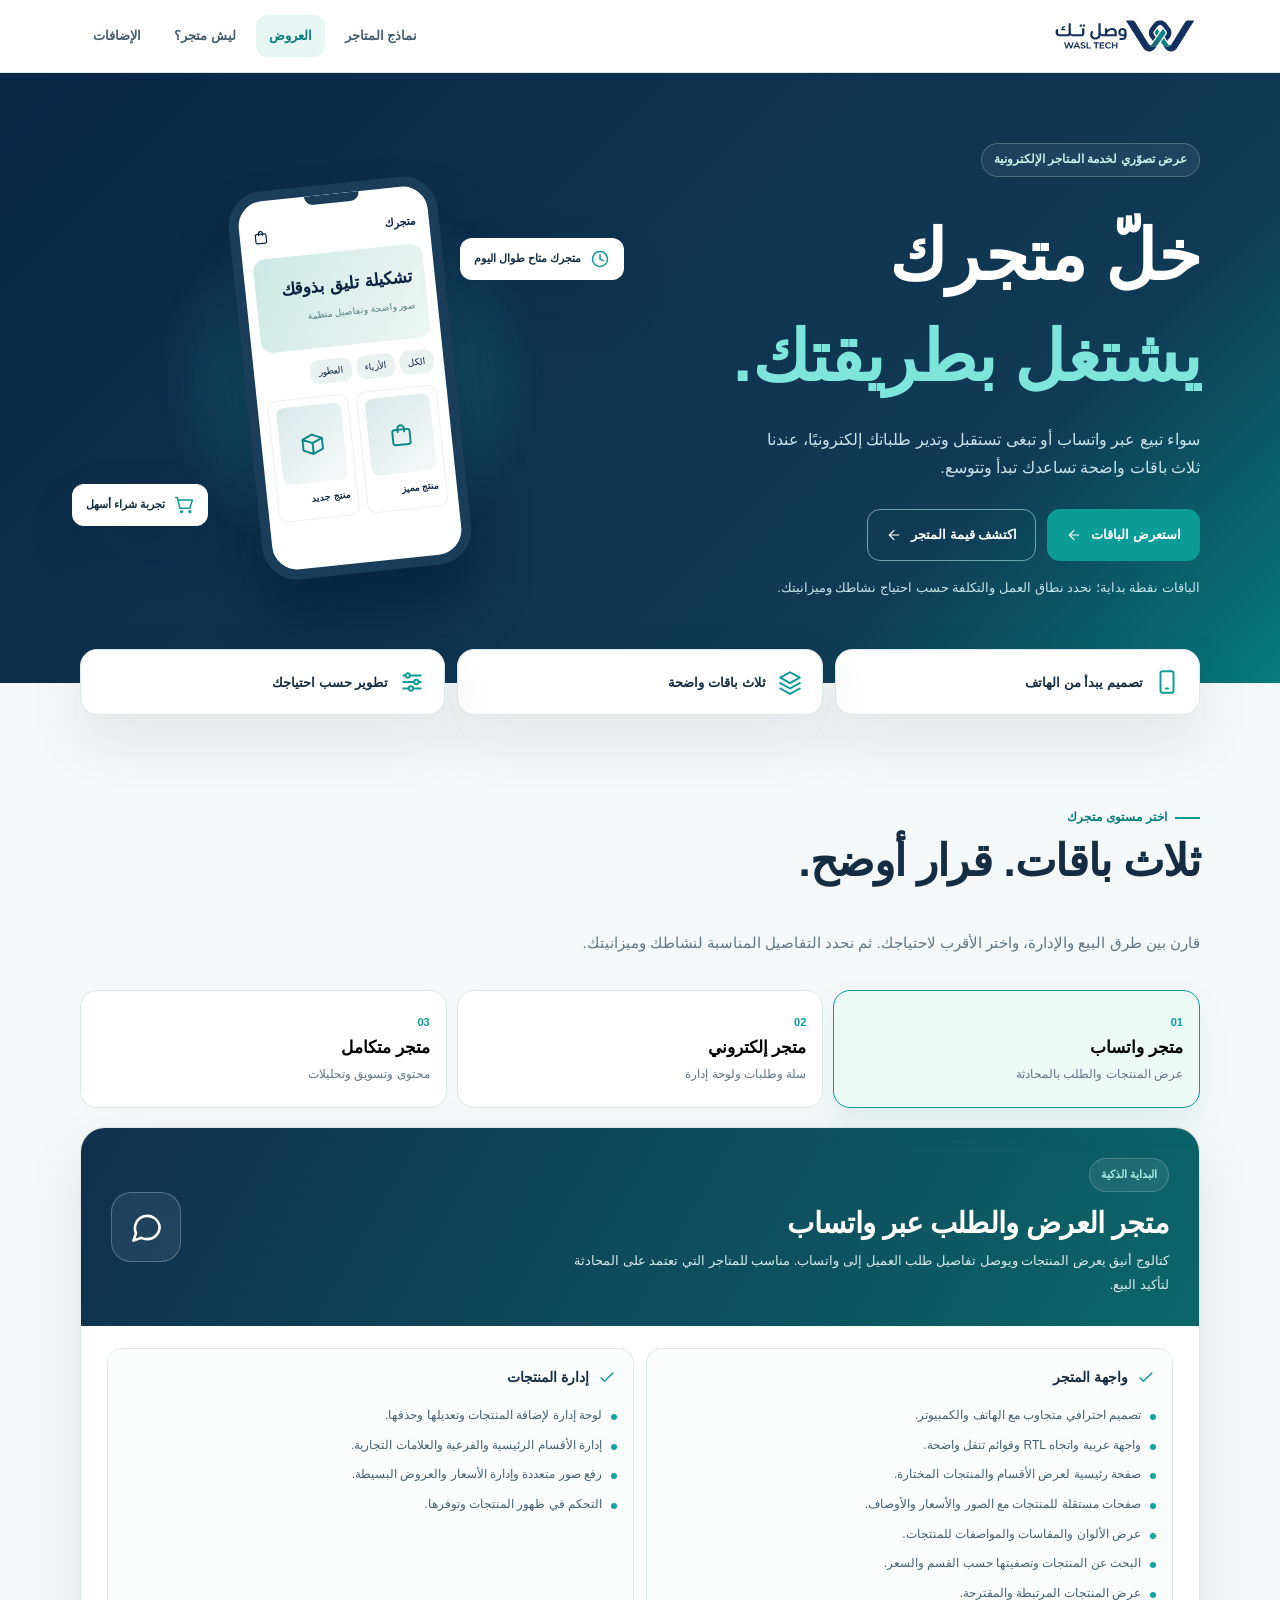
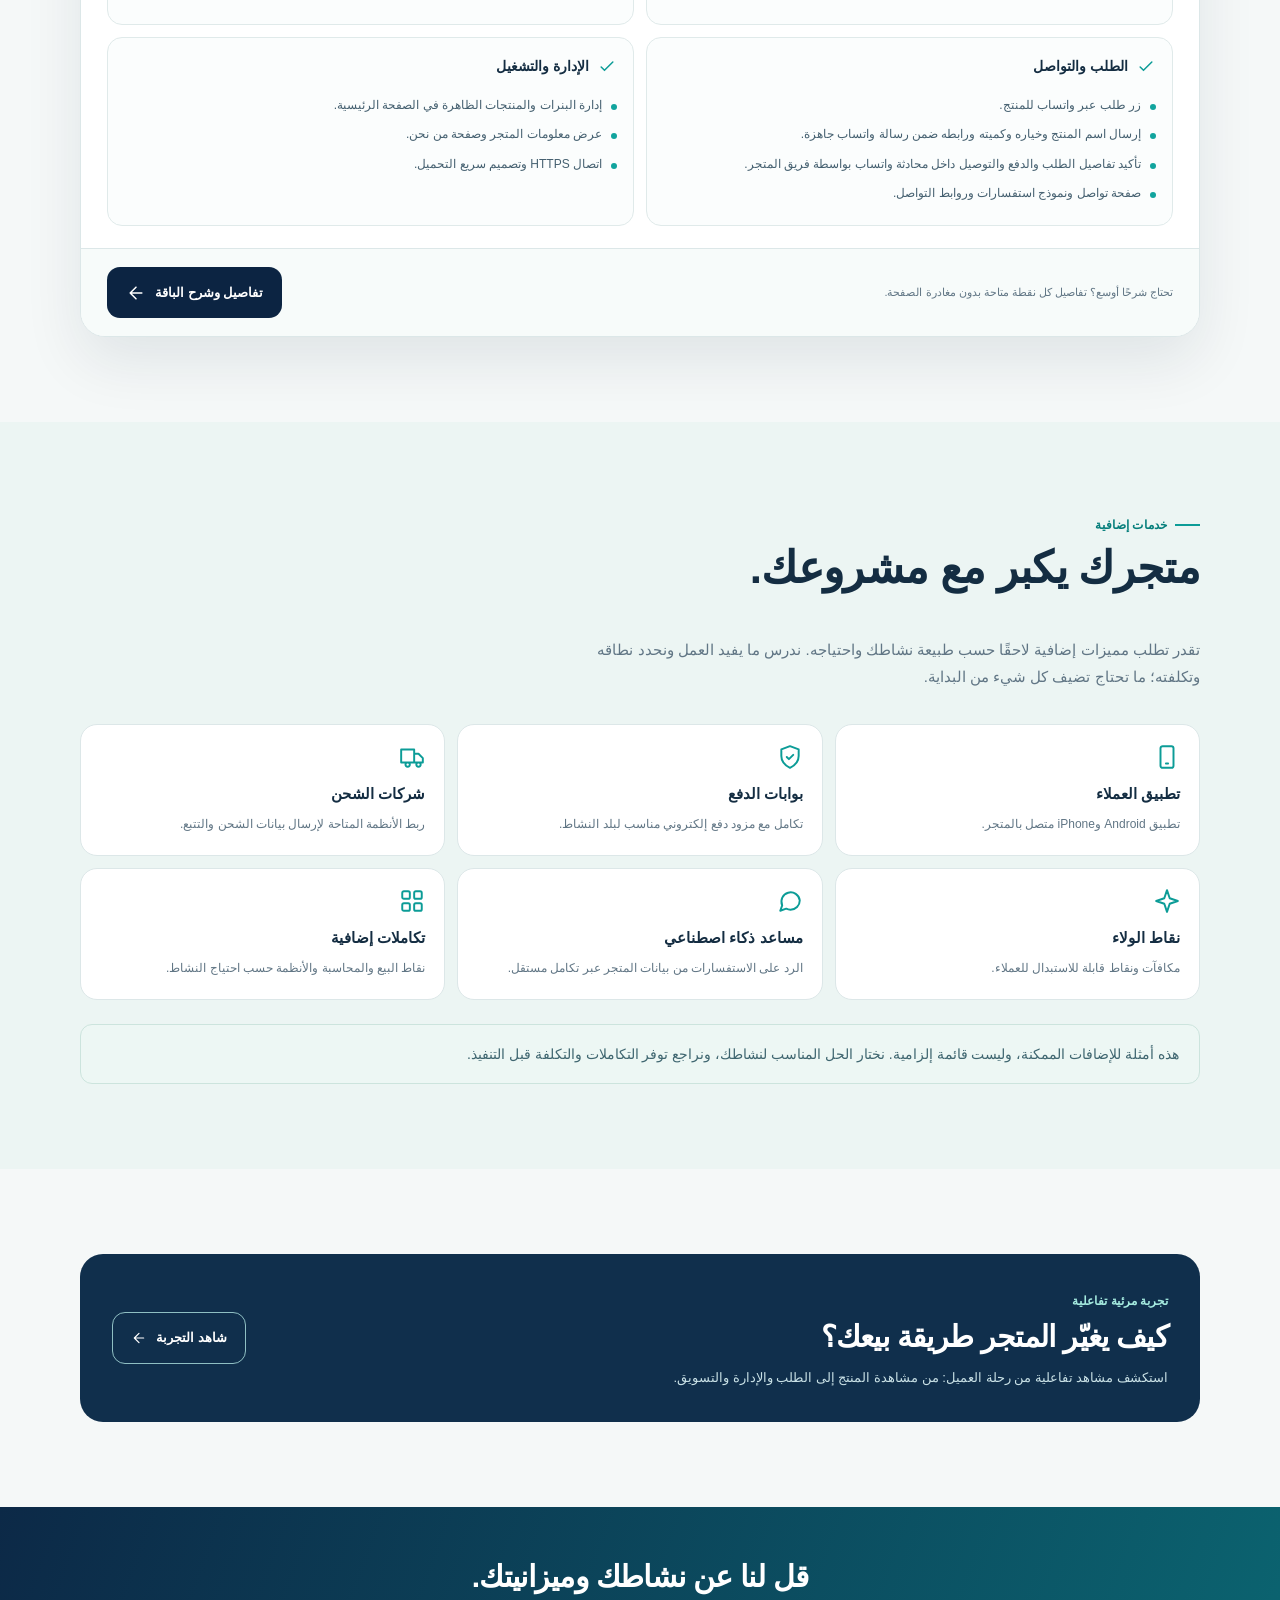
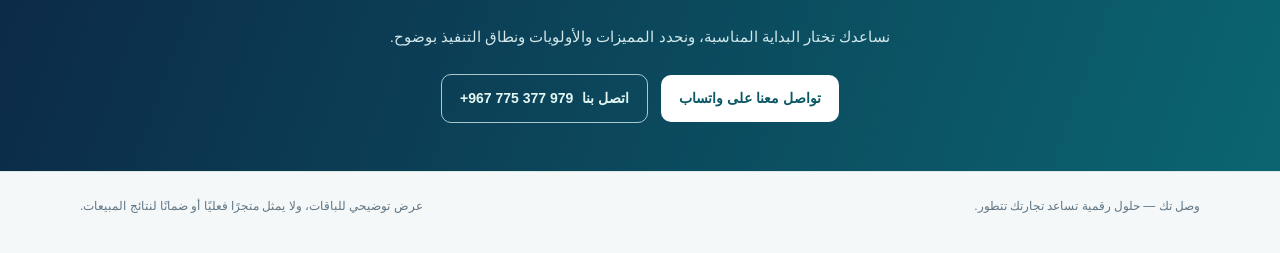
==== commit c1edde0d: "feat: add four-store gallery using Elyas portfolio monitor and stacking motion" ====
--- a/عروض-المتاجر/landing/index.html
+++ b/عروض-المتاجر/landing/index.html
@@ -10,7 +10,7 @@
 </style><meta name="description" content="عرض تصوّري تفاعلي من وصل تك يوضح قيمة المتجر وتجربة الشراء والباقات الثلاث. نحدد نطاق العمل حسب نشاطك وميزانيتك، ونضيف المميزات عند الحاجة."><meta property="og:type" content="website"><meta property="og:locale" content="ar_YE"><meta property="og:site_name" content="وصل تك — عرض خدمة المتاجر"><meta property="og:title" content="باقات المتاجر الإلكترونية — عرض تصوّري | وصل تك"><meta property="og:description" content="عرض تصوّري تفاعلي من وصل تك يوضح قيمة المتجر وتجربة الشراء والباقات الثلاث. نحدد نطاق العمل حسب نشاطك وميزانيتك، ونضيف المميزات عند الحاجة."><meta property="og:url" content="https://wasl-ecommerce-offers-preview.vercel.app/index.html"><meta property="og:image" content="https://wasl-ecommerce-offers-preview.vercel.app/assets/ecommerce-offer-preview.png"><meta property="og:image:width" content="1200"><meta property="og:image:height" content="630"><meta property="og:image:alt" content="وصل تك — عرض تصوّري لخدمة المتاجر، حسب احتياجك وميزانيتك"><meta name="twitter:card" content="summary_large_image"><meta name="twitter:title" content="باقات المتاجر الإلكترونية — عرض تصوّري | وصل تك"><meta name="twitter:description" content="عرض تصوّري تفاعلي من وصل تك يوضح قيمة المتجر وتجربة الشراء والباقات الثلاث. نحدد نطاق العمل حسب نشاطك وميزانيتك، ونضيف المميزات عند الحاجة."><meta name="twitter:image" content="https://wasl-ecommerce-offers-preview.vercel.app/assets/ecommerce-offer-preview.png"><link rel="icon" href="assets/favicon.svg" type="image/svg+xml"><style>
 /* Official identity and presentation context. */
 .brand .official-logo{width:150px;height:auto;max-height:48px;display:block;object-fit:contain}.presentation-note{display:inline-block;color:#087b7c;font-size:12px;font-weight:700;background:#e8f6f2;border:1px solid #cbe6df;border-radius:30px;padding:5px 12px;margin-bottom:13px}.intro .presentation-note,.hero .presentation-note{color:#c2f2e9;background:#ffffff10;border-color:#ffffff35}.budget-note{font-size:13px!important;line-height:1.9;margin-top:15px!important}.intro .budget-note,.hero .budget-note{color:#c5e4e6!important}.contact-actions{display:flex;align-items:center;justify-content:center;gap:13px;flex-wrap:wrap;margin-top:24px}.contact-actions a{min-height:46px;display:inline-flex;align-items:center;justify-content:center;gap:9px;border-radius:10px;padding:11px 18px;font-size:14px;font-weight:700}.contact-actions .contact-primary{background:#fff;color:#0b5865}.contact-actions .contact-secondary{background:transparent;color:#e1f5f1;border:1px solid #a9c9ce}.contact-actions a:focus-visible{outline:3px solid #80dfce;outline-offset:3px}.future-scope{background:#edf7f4;border:1px solid #cce4dd;border-radius:12px;padding:16px 20px;font-size:14px;color:#3f6670;margin-top:24px;line-height:1.9}.closing-scope{font-size:13px!important;margin-top:14px!important;color:#cae9e7!important}.contact-offer{padding:48px 0;background:linear-gradient(110deg,#0c2947,#0b6571);color:white;text-align:center}.contact-offer h2{font-size:30px}.contact-offer p{max-width:650px;margin:12px auto;color:#d2e8ea;font-size:15px}.contact-offer .container{max-width:1000px}@media(max-width:740px){.brand .official-logo{width:120px;max-height:39px}.presentation-note{font-size:11px;padding:5px 10px}.contact-actions{gap:10px}.contact-actions a{font-size:13px}.budget-note{font-size:12px!important}.future-scope{padding:14px;font-size:13px}.contact-offer{padding:38px 0}.contact-offer h2{font-size:26px}}
-</style><link rel="canonical" href="https://wasl-ecommerce-offers-preview.vercel.app/index.html"></head><body><svg aria-hidden="true" xmlns="http://www.w3.org/2000/svg" style="position:absolute;width:0;height:0;overflow:hidden"><symbol id="i-arrow" viewbox="0 0 24 24"><path d="M19 12H5m7-7-7 7 7 7"></path></symbol><symbol id="i-grid" viewbox="0 0 24 24"><rect x="3" y="3" width="7" height="7" rx="1.5"></rect><rect x="14" y="3" width="7" height="7" rx="1.5"></rect><rect x="3" y="14" width="7" height="7" rx="1.5"></rect><rect x="14" y="14" width="7" height="7" rx="1.5"></rect></symbol><symbol id="i-check" viewbox="0 0 24 24"><path d="m5 12 4 4 10-10"></path></symbol><symbol id="i-cart" viewbox="0 0 24 24"><circle cx="9" cy="20" r="1"></circle><circle cx="19" cy="20" r="1"></circle><path d="M2 3h2l3 13h12l3-10H5"></path></symbol><symbol id="i-bag" viewbox="0 0 24 24"><rect x="4" y="7" width="16" height="14" rx="2"></rect><path d="M9 9V6a3 3 0 0 1 6 0v3"></path></symbol><symbol id="i-chat" viewbox="0 0 24 24"><path d="M21 11.5a8.5 8.5 0 0 1-8.5 8.5 9 9 0 0 1-4-.9L3 21l1.8-5A8.5 8.5 0 1 1 21 11.5Z"></path></symbol><symbol id="i-chart" viewbox="0 0 24 24"><path d="M3 20h18M6 16v-5m6 5V5m6 11V9"></path></symbol><symbol id="i-menu" viewbox="0 0 24 24"><path d="M4 7h16M4 12h16M4 17h16"></path></symbol><symbol id="i-chevron" viewbox="0 0 24 24"><path d="m7 10 5 5 5-5"></path></symbol><symbol id="i-search" viewbox="0 0 24 24"><circle cx="11" cy="11" r="7"></circle><path d="m16 16 5 5"></path></symbol><symbol id="i-spark" viewbox="0 0 24 24"><path d="m12 2 2.5 7.5L22 12l-7.5 2.5L12 22l-2.5-7.5L2 12l7.5-2.5Z"></path></symbol><symbol id="i-box" viewbox="0 0 24 24"><path d="m3 7 9-4 9 4v10l-9 4-9-4Z M3 7l9 4 9-4M12 11v10"></path></symbol><symbol id="i-truck" viewbox="0 0 24 24"><path d="M2 5h12v12H2zM14 9h4l4 4v4h-8M6 19a2 2 0 1 0 4 0 2 2 0 0 0-4 0m10 0a2 2 0 1 0 4 0 2 2 0 0 0-4 0"></path></symbol><symbol id="i-clock" viewbox="0 0 24 24"><circle cx="12" cy="12" r="9"></circle><path d="M12 7v5l4 2"></path></symbol><symbol id="i-globe" viewbox="0 0 24 24"><circle cx="12" cy="12" r="9"></circle><path d="M3 12h18M12 3c5 5 5 13 0 18M12 3c-5 5-5-13 0-18"></path></symbol><symbol id="i-phone" viewbox="0 0 24 24"><rect x="6" y="2" width="12" height="20" rx="2"></rect><path d="M11 18h2"></path></symbol><symbol id="i-shield" viewbox="0 0 24 24"><path d="M12 2 4 5v6c0 5 4 9 8 11 4-2 8-6 8-11V5Z"></path><path d="m9 12 2 2 4-4"></path></symbol><symbol id="i-sliders" viewbox="0 0 24 24"><path d="M4 6h16M4 12h16M4 18h16"></path><circle cx="8" cy="6" r="2" fill="var(--paper)"></circle><circle cx="16" cy="12" r="2" fill="var(--paper)"></circle><circle cx="11" cy="18" r="2" fill="var(--paper)"></circle></symbol><symbol id="i-store" viewbox="0 0 24 24"><path d="M3 10 5 3h14l2 7-2 3v8H5v-8l-2-3ZM3 10h18M9 21v-7h6v7"></path></symbol><symbol id="i-layers" viewbox="0 0 24 24"><path d="m12 3 9 5-9 5-9-5 9-5Zm-9 10 9 5 9-5M3 18l9 5 9-5"></path></symbol></svg><header class="topbar"><div class="container topline"><a class="brand" href="./index.html" aria-label="وصل تك — عرض خدمة المتاجر"><img class="official-logo" src="assets/wasl-tech-logo.svg" alt="وصل تك — نبني حضورك الرقمي باحتراف" width="150" height="48"></a><nav class="nav" aria-label="التنقل الأساسي"><a href="./index.html#offers" class="active">العروض</a><a href="./story.html" class="">ليش متجر؟</a><a href="./index.html#addons" class="nav-extra">الإضافات</a></nav></div></header>
+</style><link rel="canonical" href="https://wasl-ecommerce-offers-preview.vercel.app/index.html"></head><body><svg aria-hidden="true" xmlns="http://www.w3.org/2000/svg" style="position:absolute;width:0;height:0;overflow:hidden"><symbol id="i-arrow" viewbox="0 0 24 24"><path d="M19 12H5m7-7-7 7 7 7"></path></symbol><symbol id="i-grid" viewbox="0 0 24 24"><rect x="3" y="3" width="7" height="7" rx="1.5"></rect><rect x="14" y="3" width="7" height="7" rx="1.5"></rect><rect x="3" y="14" width="7" height="7" rx="1.5"></rect><rect x="14" y="14" width="7" height="7" rx="1.5"></rect></symbol><symbol id="i-check" viewbox="0 0 24 24"><path d="m5 12 4 4 10-10"></path></symbol><symbol id="i-cart" viewbox="0 0 24 24"><circle cx="9" cy="20" r="1"></circle><circle cx="19" cy="20" r="1"></circle><path d="M2 3h2l3 13h12l3-10H5"></path></symbol><symbol id="i-bag" viewbox="0 0 24 24"><rect x="4" y="7" width="16" height="14" rx="2"></rect><path d="M9 9V6a3 3 0 0 1 6 0v3"></path></symbol><symbol id="i-chat" viewbox="0 0 24 24"><path d="M21 11.5a8.5 8.5 0 0 1-8.5 8.5 9 9 0 0 1-4-.9L3 21l1.8-5A8.5 8.5 0 1 1 21 11.5Z"></path></symbol><symbol id="i-chart" viewbox="0 0 24 24"><path d="M3 20h18M6 16v-5m6 5V5m6 11V9"></path></symbol><symbol id="i-menu" viewbox="0 0 24 24"><path d="M4 7h16M4 12h16M4 17h16"></path></symbol><symbol id="i-chevron" viewbox="0 0 24 24"><path d="m7 10 5 5 5-5"></path></symbol><symbol id="i-search" viewbox="0 0 24 24"><circle cx="11" cy="11" r="7"></circle><path d="m16 16 5 5"></path></symbol><symbol id="i-spark" viewbox="0 0 24 24"><path d="m12 2 2.5 7.5L22 12l-7.5 2.5L12 22l-2.5-7.5L2 12l7.5-2.5Z"></path></symbol><symbol id="i-box" viewbox="0 0 24 24"><path d="m3 7 9-4 9 4v10l-9 4-9-4Z M3 7l9 4 9-4M12 11v10"></path></symbol><symbol id="i-truck" viewbox="0 0 24 24"><path d="M2 5h12v12H2zM14 9h4l4 4v4h-8M6 19a2 2 0 1 0 4 0 2 2 0 0 0-4 0m10 0a2 2 0 1 0 4 0 2 2 0 0 0-4 0"></path></symbol><symbol id="i-clock" viewbox="0 0 24 24"><circle cx="12" cy="12" r="9"></circle><path d="M12 7v5l4 2"></path></symbol><symbol id="i-globe" viewbox="0 0 24 24"><circle cx="12" cy="12" r="9"></circle><path d="M3 12h18M12 3c5 5 5 13 0 18M12 3c-5 5-5-13 0-18"></path></symbol><symbol id="i-phone" viewbox="0 0 24 24"><rect x="6" y="2" width="12" height="20" rx="2"></rect><path d="M11 18h2"></path></symbol><symbol id="i-shield" viewbox="0 0 24 24"><path d="M12 2 4 5v6c0 5 4 9 8 11 4-2 8-6 8-11V5Z"></path><path d="m9 12 2 2 4-4"></path></symbol><symbol id="i-sliders" viewbox="0 0 24 24"><path d="M4 6h16M4 12h16M4 18h16"></path><circle cx="8" cy="6" r="2" fill="var(--paper)"></circle><circle cx="16" cy="12" r="2" fill="var(--paper)"></circle><circle cx="11" cy="18" r="2" fill="var(--paper)"></circle></symbol><symbol id="i-store" viewbox="0 0 24 24"><path d="M3 10 5 3h14l2 7-2 3v8H5v-8l-2-3ZM3 10h18M9 21v-7h6v7"></path></symbol><symbol id="i-layers" viewbox="0 0 24 24"><path d="m12 3 9 5-9 5-9-5 9-5Zm-9 10 9 5 9-5M3 18l9 5 9-5"></path></symbol></svg><header class="topbar"><div class="container topline"><a class="brand" href="./index.html" aria-label="وصل تك — عرض خدمة المتاجر"><img class="official-logo" src="assets/wasl-tech-logo.svg" alt="وصل تك — نبني حضورك الرقمي باحتراف" width="150" height="48"></a><nav class="nav" aria-label="التنقل الأساسي"><a href="./works.html">نماذج المتاجر</a><a href="./index.html#offers" class="active">العروض</a><a href="./story.html" class="">ليش متجر؟</a><a href="./index.html#addons" class="nav-extra">الإضافات</a></nav></div></header>
 <main><section class="hero"><div class="container hero-grid"><div><span class="presentation-note">عرض تصوّري لخدمة المتاجر الإلكترونية</span><h1>خلّ متجرك<br><em>يشتغل بطريقتك.</em></h1><p>سواء تبيع عبر واتساب أو تبغى تستقبل وتدير طلباتك إلكترونيًا، عندنا ثلاث باقات واضحة تساعدك تبدأ وتتوسع.</p><div class="hero-actions"><a href="#offers" class="btn primary">استعرض الباقات <svg class="icon sm" aria-hidden="true"><use href="#i-arrow"></use></svg></a><a href="./story.html" class="btn outline">اكتشف قيمة المتجر <svg class="icon sm" aria-hidden="true"><use href="#i-arrow"></use></svg></a></div><p class="budget-note">الباقات نقطة بداية؛ نحدد نطاق العمل والتكلفة حسب احتياج نشاطك وميزانيتك.</p></div><div class="hero-art"><div class="orb"></div><div class="demo-phone"><div class="demo-head">متجرك <svg class="icon sm" aria-hidden="true"><use href="#i-bag"></use></svg></div><div class="demo-banner"><strong>تشكيلة تليق بذوقك</strong><small>صور واضحة وتفاصيل منظمة</small></div><div class="demo-pills"><span>الكل</span><span>الأزياء</span><span>العطور</span></div><div class="demo-products"><div class="demo-prod"><div class="art"><svg class="icon lg" aria-hidden="true"><use href="#i-bag"></use></svg></div><strong>منتج مميز</strong></div><div class="demo-prod"><div class="art"><svg class="icon lg" aria-hidden="true"><use href="#i-box"></use></svg></div><strong>منتج جديد</strong></div></div></div><div class="floating-note n1"><svg class="icon " aria-hidden="true"><use href="#i-clock"></use></svg> متجرك متاح طوال اليوم</div><div class="floating-note n2"><svg class="icon " aria-hidden="true"><use href="#i-cart"></use></svg> تجربة شراء أسهل</div></div></div></section>
 <div class="container intro-strip"><article><svg class="icon lg" aria-hidden="true"><use href="#i-phone"></use></svg> تصميم يبدأ من الهاتف</article><article><svg class="icon lg" aria-hidden="true"><use href="#i-layers"></use></svg> ثلاث باقات واضحة</article><article><svg class="icon lg" aria-hidden="true"><use href="#i-sliders"></use></svg> تطوير حسب احتياجك</article></div>
 <section class="section" id="offers"><div class="container"><div class="sect-head"><span class="overline"><span class="line"></span> اختر مستوى متجرك</span><h2>ثلاث باقات. قرار أوضح.</h2><p>قارن بين طرق البيع والإدارة، واختر الأقرب لاحتياجك. ثم نحدد التفاصيل المناسبة لنشاطك وميزانيتك.</p></div><div class="pack-picker" role="tablist" aria-label="باقات المتاجر"><button class="pick active" type="button" data-pack="0" role="tab" aria-selected="true"><span class="index">01</span><strong>متجر واتساب</strong><small>عرض المنتجات والطلب بالمحادثة</small></button><button class="pick" type="button" data-pack="1" role="tab" aria-selected="false"><span class="index">02</span><strong>متجر إلكتروني</strong><small>سلة وطلبات ولوحة إدارة</small></button><button class="pick" type="button" data-pack="2" role="tab" aria-selected="false"><span class="index">03</span><strong>متجر متكامل</strong><small>محتوى وتسويق وتحليلات</small></button></div><div class="package-shell" id="pack-main" aria-live="polite"></div><section class="detail-panel" id="details" hidden aria-label="تفاصيل الباقة"><div class="detail-head"><div><span class="eyebrow">تفاصيل الباقة المختارة</span><h3 id="details-name"></h3></div><button class="btn ghost" type="button" id="close-details">إغلاق <svg class="icon sm" aria-hidden="true"><use href="#i-chevron"></use></svg></button></div><div class="accordion-list" id="detail-list"></div></section></div></section>
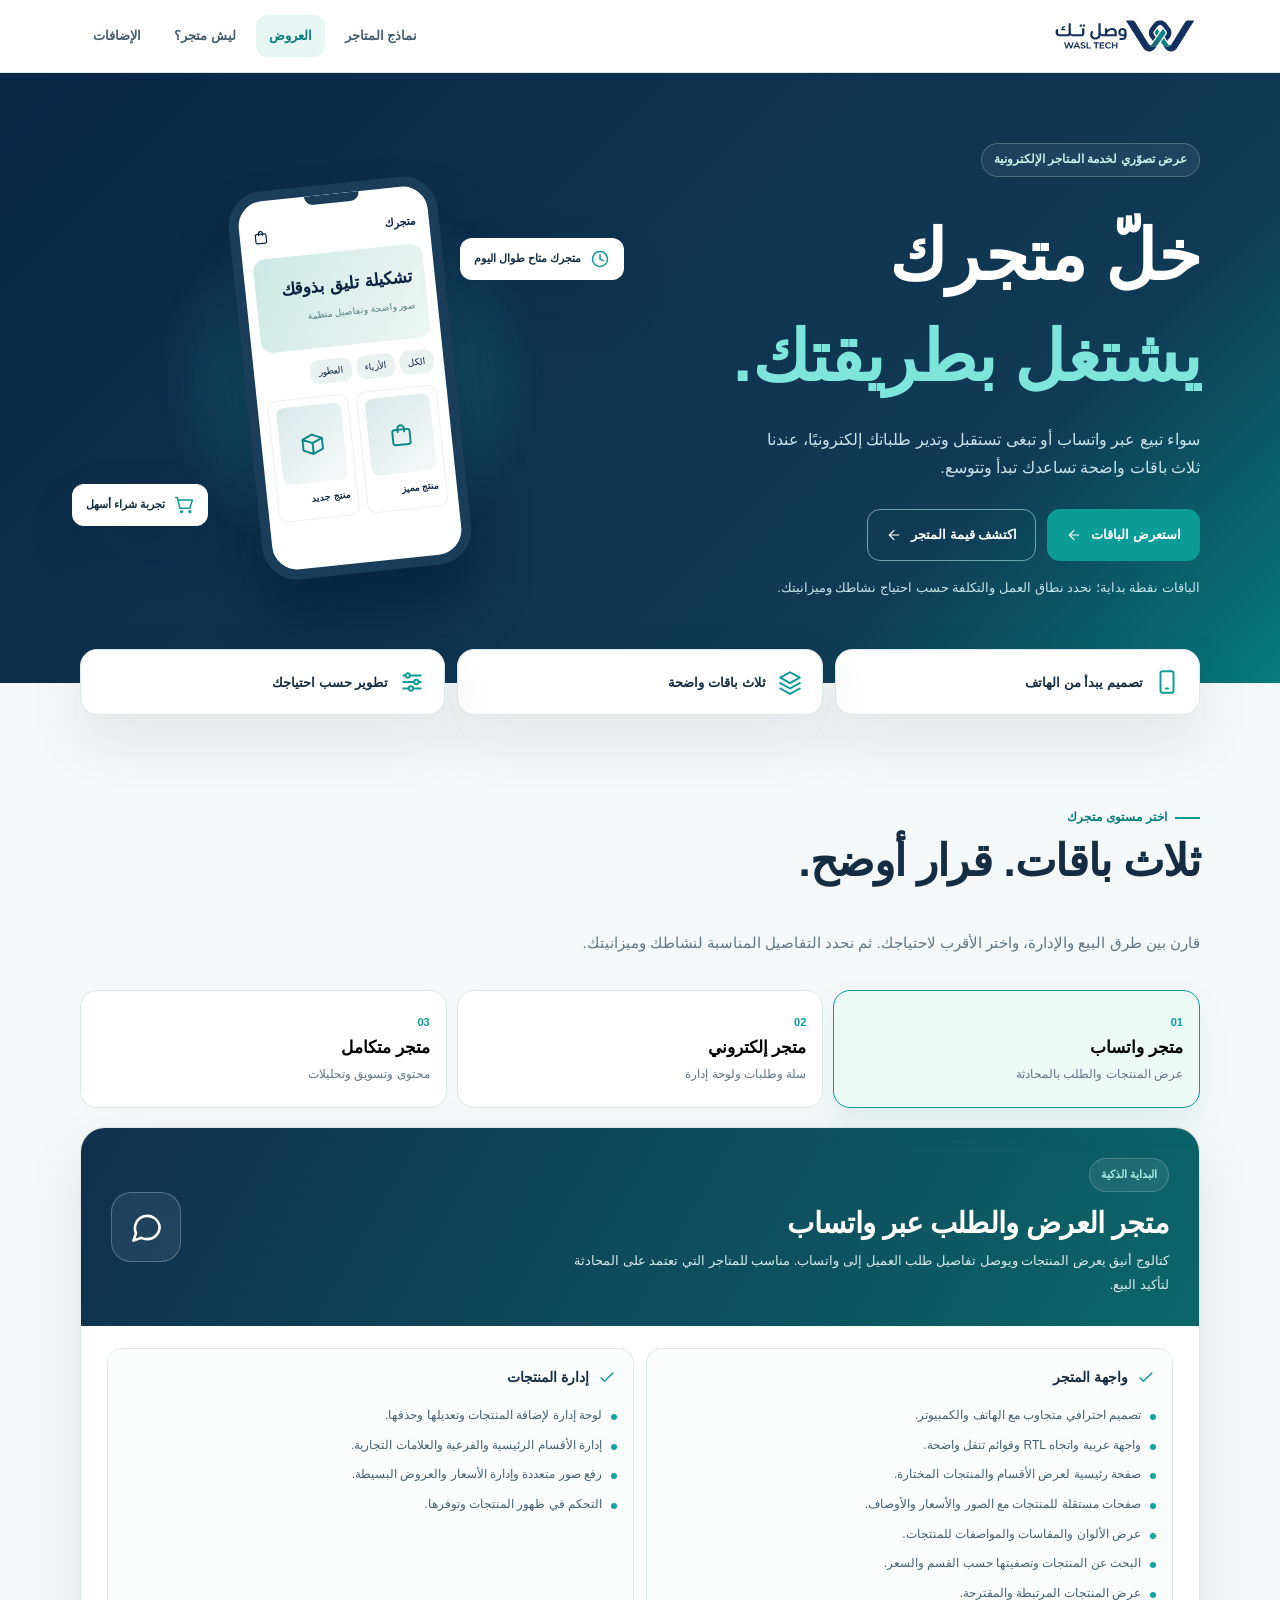
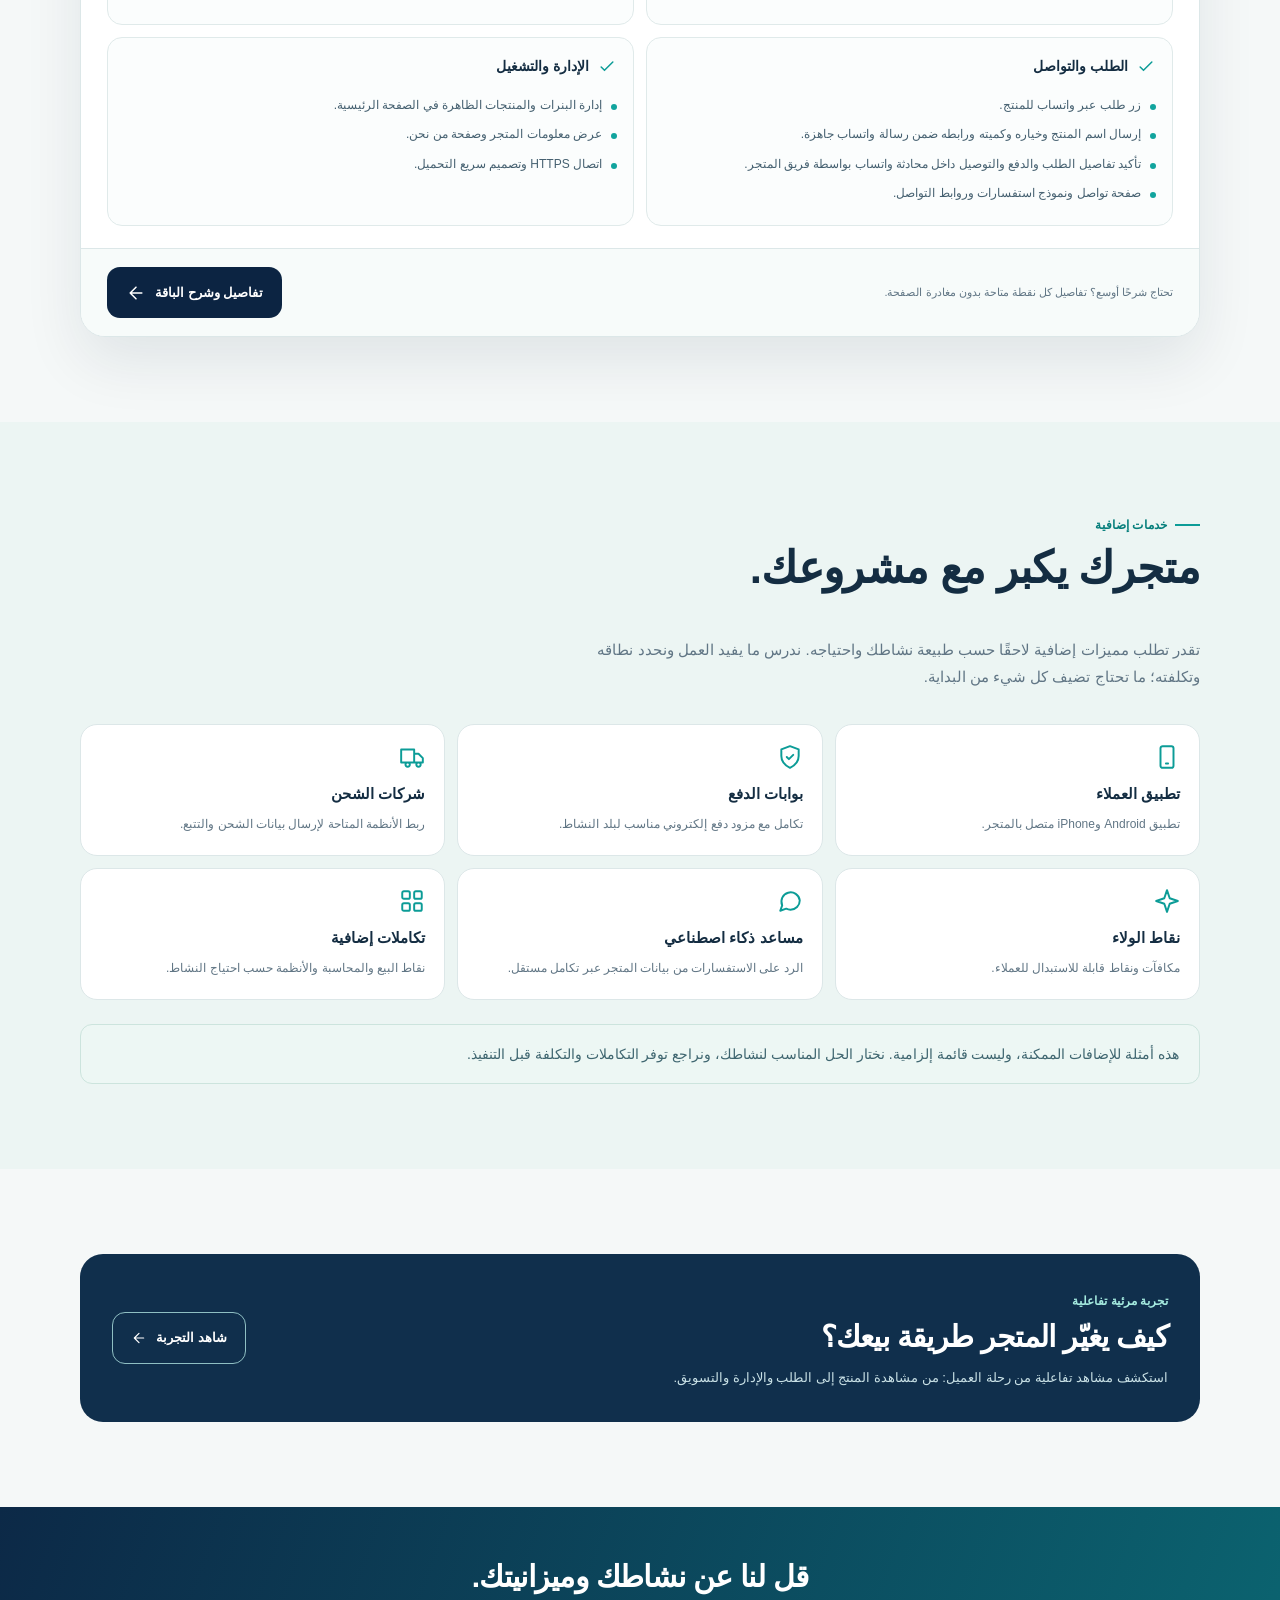
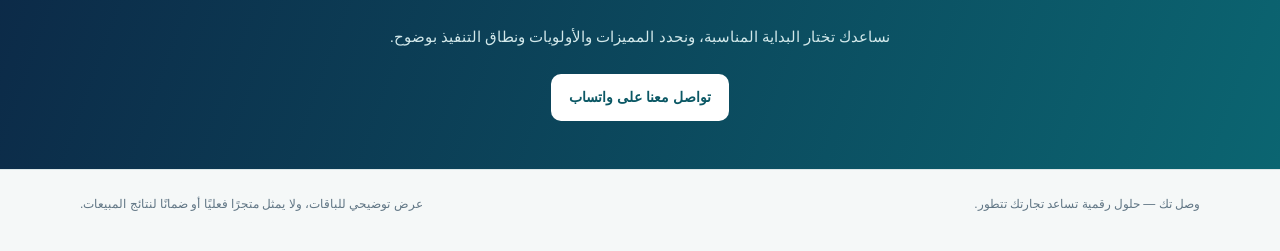
==== commit 7ae98c76: "fix: keep WhatsApp as the only contact action" ====
--- a/عروض-المتاجر/landing/index.html
+++ b/عروض-المتاجر/landing/index.html
@@ -9,13 +9,13 @@
 @media(prefers-reduced-motion:reduce){*,*:before,*:after{animation:none!important;scroll-behavior:auto!important;transition:none!important}}
 </style><meta name="description" content="عرض تصوّري تفاعلي من وصل تك يوضح قيمة المتجر وتجربة الشراء والباقات الثلاث. نحدد نطاق العمل حسب نشاطك وميزانيتك، ونضيف المميزات عند الحاجة."><meta property="og:type" content="website"><meta property="og:locale" content="ar_YE"><meta property="og:site_name" content="وصل تك — عرض خدمة المتاجر"><meta property="og:title" content="باقات المتاجر الإلكترونية — عرض تصوّري | وصل تك"><meta property="og:description" content="عرض تصوّري تفاعلي من وصل تك يوضح قيمة المتجر وتجربة الشراء والباقات الثلاث. نحدد نطاق العمل حسب نشاطك وميزانيتك، ونضيف المميزات عند الحاجة."><meta property="og:url" content="https://wasl-ecommerce-offers-preview.vercel.app/index.html"><meta property="og:image" content="https://wasl-ecommerce-offers-preview.vercel.app/assets/ecommerce-offer-preview.png"><meta property="og:image:width" content="1200"><meta property="og:image:height" content="630"><meta property="og:image:alt" content="وصل تك — عرض تصوّري لخدمة المتاجر، حسب احتياجك وميزانيتك"><meta name="twitter:card" content="summary_large_image"><meta name="twitter:title" content="باقات المتاجر الإلكترونية — عرض تصوّري | وصل تك"><meta name="twitter:description" content="عرض تصوّري تفاعلي من وصل تك يوضح قيمة المتجر وتجربة الشراء والباقات الثلاث. نحدد نطاق العمل حسب نشاطك وميزانيتك، ونضيف المميزات عند الحاجة."><meta name="twitter:image" content="https://wasl-ecommerce-offers-preview.vercel.app/assets/ecommerce-offer-preview.png"><link rel="icon" href="assets/favicon.svg" type="image/svg+xml"><style>
 /* Official identity and presentation context. */
-.brand .official-logo{width:150px;height:auto;max-height:48px;display:block;object-fit:contain}.presentation-note{display:inline-block;color:#087b7c;font-size:12px;font-weight:700;background:#e8f6f2;border:1px solid #cbe6df;border-radius:30px;padding:5px 12px;margin-bottom:13px}.intro .presentation-note,.hero .presentation-note{color:#c2f2e9;background:#ffffff10;border-color:#ffffff35}.budget-note{font-size:13px!important;line-height:1.9;margin-top:15px!important}.intro .budget-note,.hero .budget-note{color:#c5e4e6!important}.contact-actions{display:flex;align-items:center;justify-content:center;gap:13px;flex-wrap:wrap;margin-top:24px}.contact-actions a{min-height:46px;display:inline-flex;align-items:center;justify-content:center;gap:9px;border-radius:10px;padding:11px 18px;font-size:14px;font-weight:700}.contact-actions .contact-primary{background:#fff;color:#0b5865}.contact-actions .contact-secondary{background:transparent;color:#e1f5f1;border:1px solid #a9c9ce}.contact-actions a:focus-visible{outline:3px solid #80dfce;outline-offset:3px}.future-scope{background:#edf7f4;border:1px solid #cce4dd;border-radius:12px;padding:16px 20px;font-size:14px;color:#3f6670;margin-top:24px;line-height:1.9}.closing-scope{font-size:13px!important;margin-top:14px!important;color:#cae9e7!important}.contact-offer{padding:48px 0;background:linear-gradient(110deg,#0c2947,#0b6571);color:white;text-align:center}.contact-offer h2{font-size:30px}.contact-offer p{max-width:650px;margin:12px auto;color:#d2e8ea;font-size:15px}.contact-offer .container{max-width:1000px}@media(max-width:740px){.brand .official-logo{width:120px;max-height:39px}.presentation-note{font-size:11px;padding:5px 10px}.contact-actions{gap:10px}.contact-actions a{font-size:13px}.budget-note{font-size:12px!important}.future-scope{padding:14px;font-size:13px}.contact-offer{padding:38px 0}.contact-offer h2{font-size:26px}}
+.brand .official-logo{width:150px;height:auto;max-height:48px;display:block;object-fit:contain}.presentation-note{display:inline-block;color:#087b7c;font-size:12px;font-weight:700;background:#e8f6f2;border:1px solid #cbe6df;border-radius:30px;padding:5px 12px;margin-bottom:13px}.intro .presentation-note,.hero .presentation-note{color:#c2f2e9;background:#ffffff10;border-color:#ffffff35}.budget-note{font-size:13px!important;line-height:1.9;margin-top:15px!important}.intro .budget-note,.hero .budget-note{color:#c5e4e6!important}.contact-actions{display:flex;align-items:center;justify-content:center;gap:13px;flex-wrap:wrap;margin-top:24px}.contact-actions a{min-height:46px;display:inline-flex;align-items:center;justify-content:center;gap:9px;border-radius:10px;padding:11px 18px;font-size:14px;font-weight:700}.contact-actions .contact-primary{background:#fff;color:#0b5865}.contact-actions a:focus-visible{outline:3px solid #80dfce;outline-offset:3px}.future-scope{background:#edf7f4;border:1px solid #cce4dd;border-radius:12px;padding:16px 20px;font-size:14px;color:#3f6670;margin-top:24px;line-height:1.9}.closing-scope{font-size:13px!important;margin-top:14px!important;color:#cae9e7!important}.contact-offer{padding:48px 0;background:linear-gradient(110deg,#0c2947,#0b6571);color:white;text-align:center}.contact-offer h2{font-size:30px}.contact-offer p{max-width:650px;margin:12px auto;color:#d2e8ea;font-size:15px}.contact-offer .container{max-width:1000px}@media(max-width:740px){.brand .official-logo{width:120px;max-height:39px}.presentation-note{font-size:11px;padding:5px 10px}.contact-actions{gap:10px}.contact-actions a{font-size:13px}.budget-note{font-size:12px!important}.future-scope{padding:14px;font-size:13px}.contact-offer{padding:38px 0}.contact-offer h2{font-size:26px}}
 </style><link rel="canonical" href="https://wasl-ecommerce-offers-preview.vercel.app/index.html"></head><body><svg aria-hidden="true" xmlns="http://www.w3.org/2000/svg" style="position:absolute;width:0;height:0;overflow:hidden"><symbol id="i-arrow" viewbox="0 0 24 24"><path d="M19 12H5m7-7-7 7 7 7"></path></symbol><symbol id="i-grid" viewbox="0 0 24 24"><rect x="3" y="3" width="7" height="7" rx="1.5"></rect><rect x="14" y="3" width="7" height="7" rx="1.5"></rect><rect x="3" y="14" width="7" height="7" rx="1.5"></rect><rect x="14" y="14" width="7" height="7" rx="1.5"></rect></symbol><symbol id="i-check" viewbox="0 0 24 24"><path d="m5 12 4 4 10-10"></path></symbol><symbol id="i-cart" viewbox="0 0 24 24"><circle cx="9" cy="20" r="1"></circle><circle cx="19" cy="20" r="1"></circle><path d="M2 3h2l3 13h12l3-10H5"></path></symbol><symbol id="i-bag" viewbox="0 0 24 24"><rect x="4" y="7" width="16" height="14" rx="2"></rect><path d="M9 9V6a3 3 0 0 1 6 0v3"></path></symbol><symbol id="i-chat" viewbox="0 0 24 24"><path d="M21 11.5a8.5 8.5 0 0 1-8.5 8.5 9 9 0 0 1-4-.9L3 21l1.8-5A8.5 8.5 0 1 1 21 11.5Z"></path></symbol><symbol id="i-chart" viewbox="0 0 24 24"><path d="M3 20h18M6 16v-5m6 5V5m6 11V9"></path></symbol><symbol id="i-menu" viewbox="0 0 24 24"><path d="M4 7h16M4 12h16M4 17h16"></path></symbol><symbol id="i-chevron" viewbox="0 0 24 24"><path d="m7 10 5 5 5-5"></path></symbol><symbol id="i-search" viewbox="0 0 24 24"><circle cx="11" cy="11" r="7"></circle><path d="m16 16 5 5"></path></symbol><symbol id="i-spark" viewbox="0 0 24 24"><path d="m12 2 2.5 7.5L22 12l-7.5 2.5L12 22l-2.5-7.5L2 12l7.5-2.5Z"></path></symbol><symbol id="i-box" viewbox="0 0 24 24"><path d="m3 7 9-4 9 4v10l-9 4-9-4Z M3 7l9 4 9-4M12 11v10"></path></symbol><symbol id="i-truck" viewbox="0 0 24 24"><path d="M2 5h12v12H2zM14 9h4l4 4v4h-8M6 19a2 2 0 1 0 4 0 2 2 0 0 0-4 0m10 0a2 2 0 1 0 4 0 2 2 0 0 0-4 0"></path></symbol><symbol id="i-clock" viewbox="0 0 24 24"><circle cx="12" cy="12" r="9"></circle><path d="M12 7v5l4 2"></path></symbol><symbol id="i-globe" viewbox="0 0 24 24"><circle cx="12" cy="12" r="9"></circle><path d="M3 12h18M12 3c5 5 5 13 0 18M12 3c-5 5-5-13 0-18"></path></symbol><symbol id="i-phone" viewbox="0 0 24 24"><rect x="6" y="2" width="12" height="20" rx="2"></rect><path d="M11 18h2"></path></symbol><symbol id="i-shield" viewbox="0 0 24 24"><path d="M12 2 4 5v6c0 5 4 9 8 11 4-2 8-6 8-11V5Z"></path><path d="m9 12 2 2 4-4"></path></symbol><symbol id="i-sliders" viewbox="0 0 24 24"><path d="M4 6h16M4 12h16M4 18h16"></path><circle cx="8" cy="6" r="2" fill="var(--paper)"></circle><circle cx="16" cy="12" r="2" fill="var(--paper)"></circle><circle cx="11" cy="18" r="2" fill="var(--paper)"></circle></symbol><symbol id="i-store" viewbox="0 0 24 24"><path d="M3 10 5 3h14l2 7-2 3v8H5v-8l-2-3ZM3 10h18M9 21v-7h6v7"></path></symbol><symbol id="i-layers" viewbox="0 0 24 24"><path d="m12 3 9 5-9 5-9-5 9-5Zm-9 10 9 5 9-5M3 18l9 5 9-5"></path></symbol></svg><header class="topbar"><div class="container topline"><a class="brand" href="./index.html" aria-label="وصل تك — عرض خدمة المتاجر"><img class="official-logo" src="assets/wasl-tech-logo.svg" alt="وصل تك — نبني حضورك الرقمي باحتراف" width="150" height="48"></a><nav class="nav" aria-label="التنقل الأساسي"><a href="./works.html">نماذج المتاجر</a><a href="./index.html#offers" class="active">العروض</a><a href="./story.html" class="">ليش متجر؟</a><a href="./index.html#addons" class="nav-extra">الإضافات</a></nav></div></header>
 <main><section class="hero"><div class="container hero-grid"><div><span class="presentation-note">عرض تصوّري لخدمة المتاجر الإلكترونية</span><h1>خلّ متجرك<br><em>يشتغل بطريقتك.</em></h1><p>سواء تبيع عبر واتساب أو تبغى تستقبل وتدير طلباتك إلكترونيًا، عندنا ثلاث باقات واضحة تساعدك تبدأ وتتوسع.</p><div class="hero-actions"><a href="#offers" class="btn primary">استعرض الباقات <svg class="icon sm" aria-hidden="true"><use href="#i-arrow"></use></svg></a><a href="./story.html" class="btn outline">اكتشف قيمة المتجر <svg class="icon sm" aria-hidden="true"><use href="#i-arrow"></use></svg></a></div><p class="budget-note">الباقات نقطة بداية؛ نحدد نطاق العمل والتكلفة حسب احتياج نشاطك وميزانيتك.</p></div><div class="hero-art"><div class="orb"></div><div class="demo-phone"><div class="demo-head">متجرك <svg class="icon sm" aria-hidden="true"><use href="#i-bag"></use></svg></div><div class="demo-banner"><strong>تشكيلة تليق بذوقك</strong><small>صور واضحة وتفاصيل منظمة</small></div><div class="demo-pills"><span>الكل</span><span>الأزياء</span><span>العطور</span></div><div class="demo-products"><div class="demo-prod"><div class="art"><svg class="icon lg" aria-hidden="true"><use href="#i-bag"></use></svg></div><strong>منتج مميز</strong></div><div class="demo-prod"><div class="art"><svg class="icon lg" aria-hidden="true"><use href="#i-box"></use></svg></div><strong>منتج جديد</strong></div></div></div><div class="floating-note n1"><svg class="icon " aria-hidden="true"><use href="#i-clock"></use></svg> متجرك متاح طوال اليوم</div><div class="floating-note n2"><svg class="icon " aria-hidden="true"><use href="#i-cart"></use></svg> تجربة شراء أسهل</div></div></div></section>
 <div class="container intro-strip"><article><svg class="icon lg" aria-hidden="true"><use href="#i-phone"></use></svg> تصميم يبدأ من الهاتف</article><article><svg class="icon lg" aria-hidden="true"><use href="#i-layers"></use></svg> ثلاث باقات واضحة</article><article><svg class="icon lg" aria-hidden="true"><use href="#i-sliders"></use></svg> تطوير حسب احتياجك</article></div>
 <section class="section" id="offers"><div class="container"><div class="sect-head"><span class="overline"><span class="line"></span> اختر مستوى متجرك</span><h2>ثلاث باقات. قرار أوضح.</h2><p>قارن بين طرق البيع والإدارة، واختر الأقرب لاحتياجك. ثم نحدد التفاصيل المناسبة لنشاطك وميزانيتك.</p></div><div class="pack-picker" role="tablist" aria-label="باقات المتاجر"><button class="pick active" type="button" data-pack="0" role="tab" aria-selected="true"><span class="index">01</span><strong>متجر واتساب</strong><small>عرض المنتجات والطلب بالمحادثة</small></button><button class="pick" type="button" data-pack="1" role="tab" aria-selected="false"><span class="index">02</span><strong>متجر إلكتروني</strong><small>سلة وطلبات ولوحة إدارة</small></button><button class="pick" type="button" data-pack="2" role="tab" aria-selected="false"><span class="index">03</span><strong>متجر متكامل</strong><small>محتوى وتسويق وتحليلات</small></button></div><div class="package-shell" id="pack-main" aria-live="polite"></div><section class="detail-panel" id="details" hidden aria-label="تفاصيل الباقة"><div class="detail-head"><div><span class="eyebrow">تفاصيل الباقة المختارة</span><h3 id="details-name"></h3></div><button class="btn ghost" type="button" id="close-details">إغلاق <svg class="icon sm" aria-hidden="true"><use href="#i-chevron"></use></svg></button></div><div class="accordion-list" id="detail-list"></div></section></div></section>
 <section class="section soft" id="addons"><div class="container"><div class="sect-head"><span class="overline"><span class="line"></span> خدمات إضافية</span><h2>متجرك يكبر مع مشروعك.</h2><p>تقدر تطلب مميزات إضافية لاحقًا حسب طبيعة نشاطك واحتياجه. ندرس ما يفيد العمل ونحدد نطاقه وتكلفته؛ ما تحتاج تضيف كل شيء من البداية.</p></div><div class="addons-grid"><article class="addon"><svg class="icon lg" aria-hidden="true"><use href="#i-phone"></use></svg><strong>تطبيق العملاء</strong><p>تطبيق Android وiPhone متصل بالمتجر.</p></article><article class="addon"><svg class="icon lg" aria-hidden="true"><use href="#i-shield"></use></svg><strong>بوابات الدفع</strong><p>تكامل مع مزود دفع إلكتروني مناسب لبلد النشاط.</p></article><article class="addon"><svg class="icon lg" aria-hidden="true"><use href="#i-truck"></use></svg><strong>شركات الشحن</strong><p>ربط الأنظمة المتاحة لإرسال بيانات الشحن والتتبع.</p></article><article class="addon"><svg class="icon lg" aria-hidden="true"><use href="#i-spark"></use></svg><strong>نقاط الولاء</strong><p>مكافآت ونقاط قابلة للاستبدال للعملاء.</p></article><article class="addon"><svg class="icon lg" aria-hidden="true"><use href="#i-chat"></use></svg><strong>مساعد ذكاء اصطناعي</strong><p>الرد على الاستفسارات من بيانات المتجر عبر تكامل مستقل.</p></article><article class="addon"><svg class="icon lg" aria-hidden="true"><use href="#i-grid"></use></svg><strong>تكاملات إضافية</strong><p>نقاط البيع والمحاسبة والأنظمة حسب احتياج النشاط.</p></article></div><div class="future-scope">هذه أمثلة للإضافات الممكنة، وليست قائمة إلزامية. نختار الحل المناسب لنشاطك، ونراجع توفر التكاملات والتكلفة قبل التنفيذ.</div></div></section>
-<section class="section"><div class="container"><div class="story-promo"><div><span class="overline" style="color:#a4eadf">تجربة مرئية تفاعلية</span><h2>كيف يغيّر المتجر طريقة بيعك؟</h2><p>استكشف مشاهد تفاعلية من رحلة العميل: من مشاهدة المنتج إلى الطلب والإدارة والتسويق.</p></div><a class="btn outline" href="./story.html">شاهد التجربة <svg class="icon sm" aria-hidden="true"><use href="#i-arrow"></use></svg></a></div></div></section><section class="contact-offer"><div class="container"><h2>قل لنا عن نشاطك وميزانيتك.</h2><p>نساعدك تختار البداية المناسبة، ونحدد المميزات والأولويات ونطاق التنفيذ بوضوح.</p><div class="contact-actions"><a class="contact-primary" href="https://wa.me/967775377979?text=%D8%A7%D9%84%D8%B3%D9%84%D8%A7%D9%85%20%D8%B9%D9%84%D9%8A%D9%83%D9%85%20%D9%88%D8%B5%D9%84%20%D8%AA%D9%83%D8%8C%20%D8%A7%D8%B7%D9%84%D8%B9%D8%AA%20%D8%B9%D9%84%D9%89%20%D8%A7%D9%84%D8%B9%D8%B1%D8%B6%20%D8%A7%D9%84%D8%AA%D8%B5%D9%88%D9%91%D8%B1%D9%8A%20%D9%84%D8%AE%D8%AF%D9%85%D8%A9%20%D8%A7%D9%84%D9%85%D8%AA%D8%A7%D8%AC%D8%B1.%20%D8%A3%D8%B1%D9%8A%D8%AF%20%D9%85%D9%86%D8%A7%D9%82%D8%B4%D8%A9%20%D9%85%D8%AA%D8%AC%D8%B1%20%D9%85%D9%86%D8%A7%D8%B3%D8%A8%20%D9%84%D9%86%D8%B4%D8%A7%D8%B7%D9%8A%20%D9%88%D9%85%D9%8A%D8%B2%D8%A7%D9%86%D9%8A%D8%AA%D9%8A." target="_blank" rel="noopener">تواصل معنا على واتساب</a><a class="contact-secondary" href="tel:+967775377979">اتصل بنا <span dir="ltr">+967 775 377 979</span></a></div></div></section></main><footer class="footer"><div class="container footer-inner"><span>وصل تك — حلول رقمية تساعد تجارتك تتطور.</span><span>عرض توضيحي للباقات، ولا يمثل متجرًا فعليًا أو ضمانًا لنتائج المبيعات.</span></div></footer><script>
+<section class="section"><div class="container"><div class="story-promo"><div><span class="overline" style="color:#a4eadf">تجربة مرئية تفاعلية</span><h2>كيف يغيّر المتجر طريقة بيعك؟</h2><p>استكشف مشاهد تفاعلية من رحلة العميل: من مشاهدة المنتج إلى الطلب والإدارة والتسويق.</p></div><a class="btn outline" href="./story.html">شاهد التجربة <svg class="icon sm" aria-hidden="true"><use href="#i-arrow"></use></svg></a></div></div></section><section class="contact-offer"><div class="container"><h2>قل لنا عن نشاطك وميزانيتك.</h2><p>نساعدك تختار البداية المناسبة، ونحدد المميزات والأولويات ونطاق التنفيذ بوضوح.</p><div class="contact-actions"><a class="contact-primary" href="https://wa.me/967775377979?text=%D8%A7%D9%84%D8%B3%D9%84%D8%A7%D9%85%20%D8%B9%D9%84%D9%8A%D9%83%D9%85%20%D9%88%D8%B5%D9%84%20%D8%AA%D9%83%D8%8C%20%D8%A7%D8%B7%D9%84%D8%B9%D8%AA%20%D8%B9%D9%84%D9%89%20%D8%A7%D9%84%D8%B9%D8%B1%D8%B6%20%D8%A7%D9%84%D8%AA%D8%B5%D9%88%D9%91%D8%B1%D9%8A%20%D9%84%D8%AE%D8%AF%D9%85%D8%A9%20%D8%A7%D9%84%D9%85%D8%AA%D8%A7%D8%AC%D8%B1.%20%D8%A3%D8%B1%D9%8A%D8%AF%20%D9%85%D9%86%D8%A7%D9%82%D8%B4%D8%A9%20%D9%85%D8%AA%D8%AC%D8%B1%20%D9%85%D9%86%D8%A7%D8%B3%D8%A8%20%D9%84%D9%86%D8%B4%D8%A7%D8%B7%D9%8A%20%D9%88%D9%85%D9%8A%D8%B2%D8%A7%D9%86%D9%8A%D8%AA%D9%8A." target="_blank" rel="noopener">تواصل معنا على واتساب</a></div></div></section></main><footer class="footer"><div class="container footer-inner"><span>وصل تك — حلول رقمية تساعد تجارتك تتطور.</span><span>عرض توضيحي للباقات، ولا يمثل متجرًا فعليًا أو ضمانًا لنتائج المبيعات.</span></div></footer><script>
 const packs=[
 {name:'متجر العرض والطلب عبر واتساب',short:'متجر واتساب',tag:'البداية الذكية',desc:'كتالوج أنيق يعرض المنتجات ويوصل تفاصيل طلب العميل إلى واتساب. مناسب للمتاجر التي تعتمد على المحادثة لتأكيد البيع.',chips:['واجهة احترافية','إدارة المنتجات','طلب عبر واتساب'],groups:[
 ['واجهة المتجر',['تصميم احترافي متجاوب مع الهاتف والكمبيوتر.','واجهة عربية واتجاه RTL وقوائم تنقل واضحة.','صفحة رئيسية لعرض الأقسام والمنتجات المختارة.','صفحات مستقلة للمنتجات مع الصور والأسعار والأوصاف.','عرض الألوان والمقاسات والمواصفات للمنتجات.','البحث عن المنتجات وتصفيتها حسب القسم والسعر.','عرض المنتجات المرتبطة والمقترحة.']],
